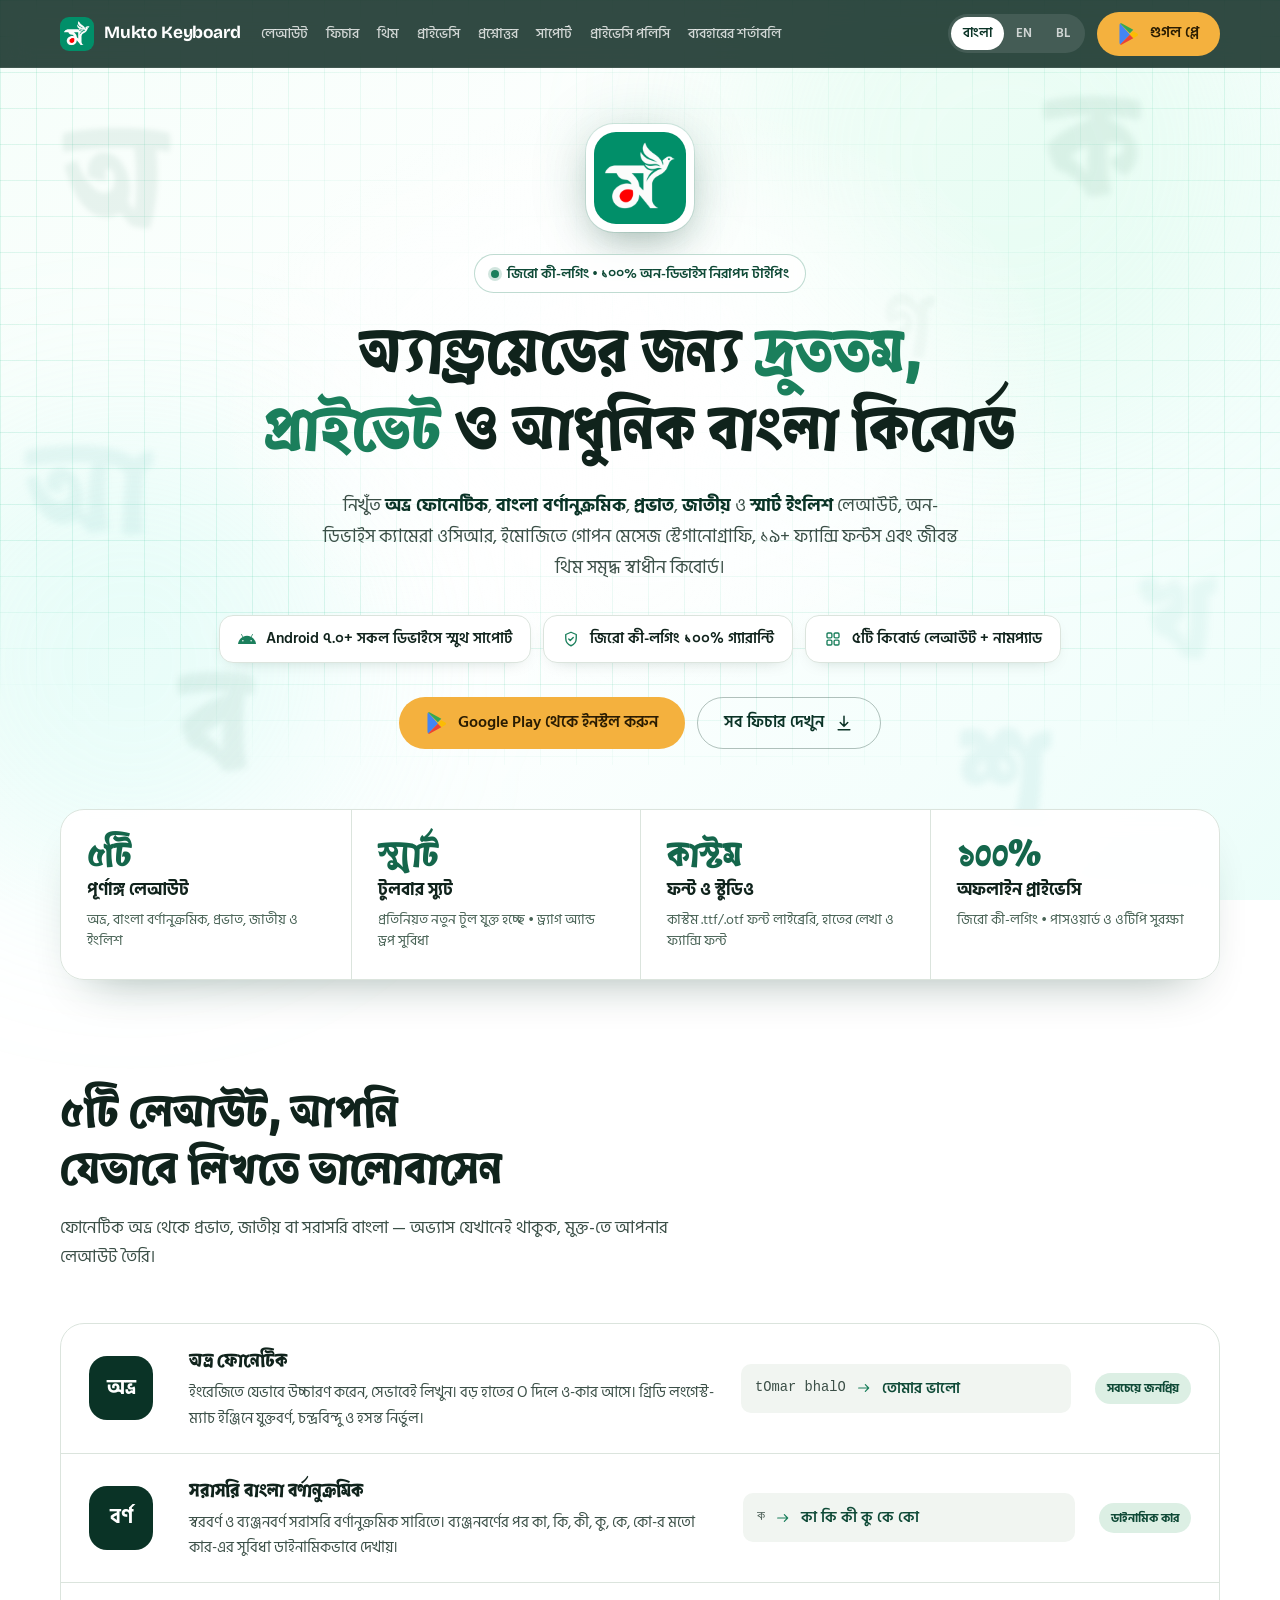
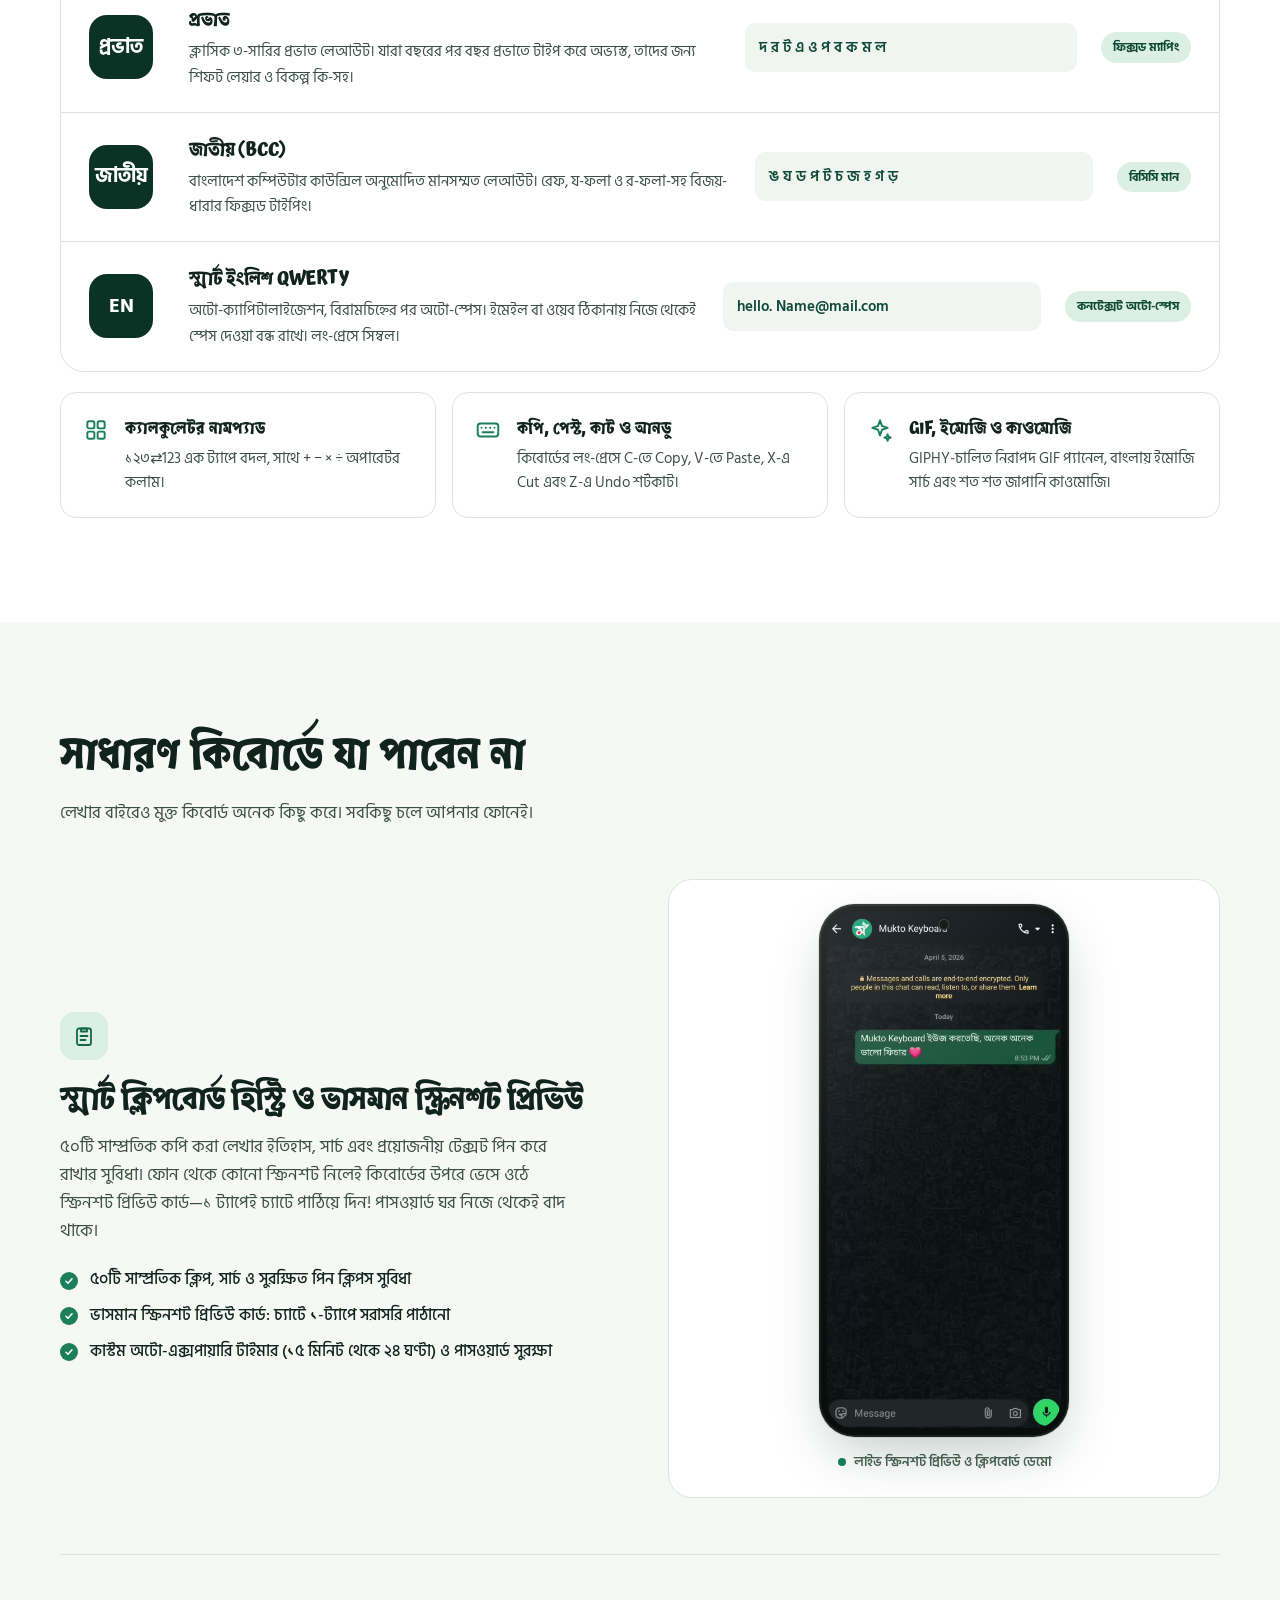
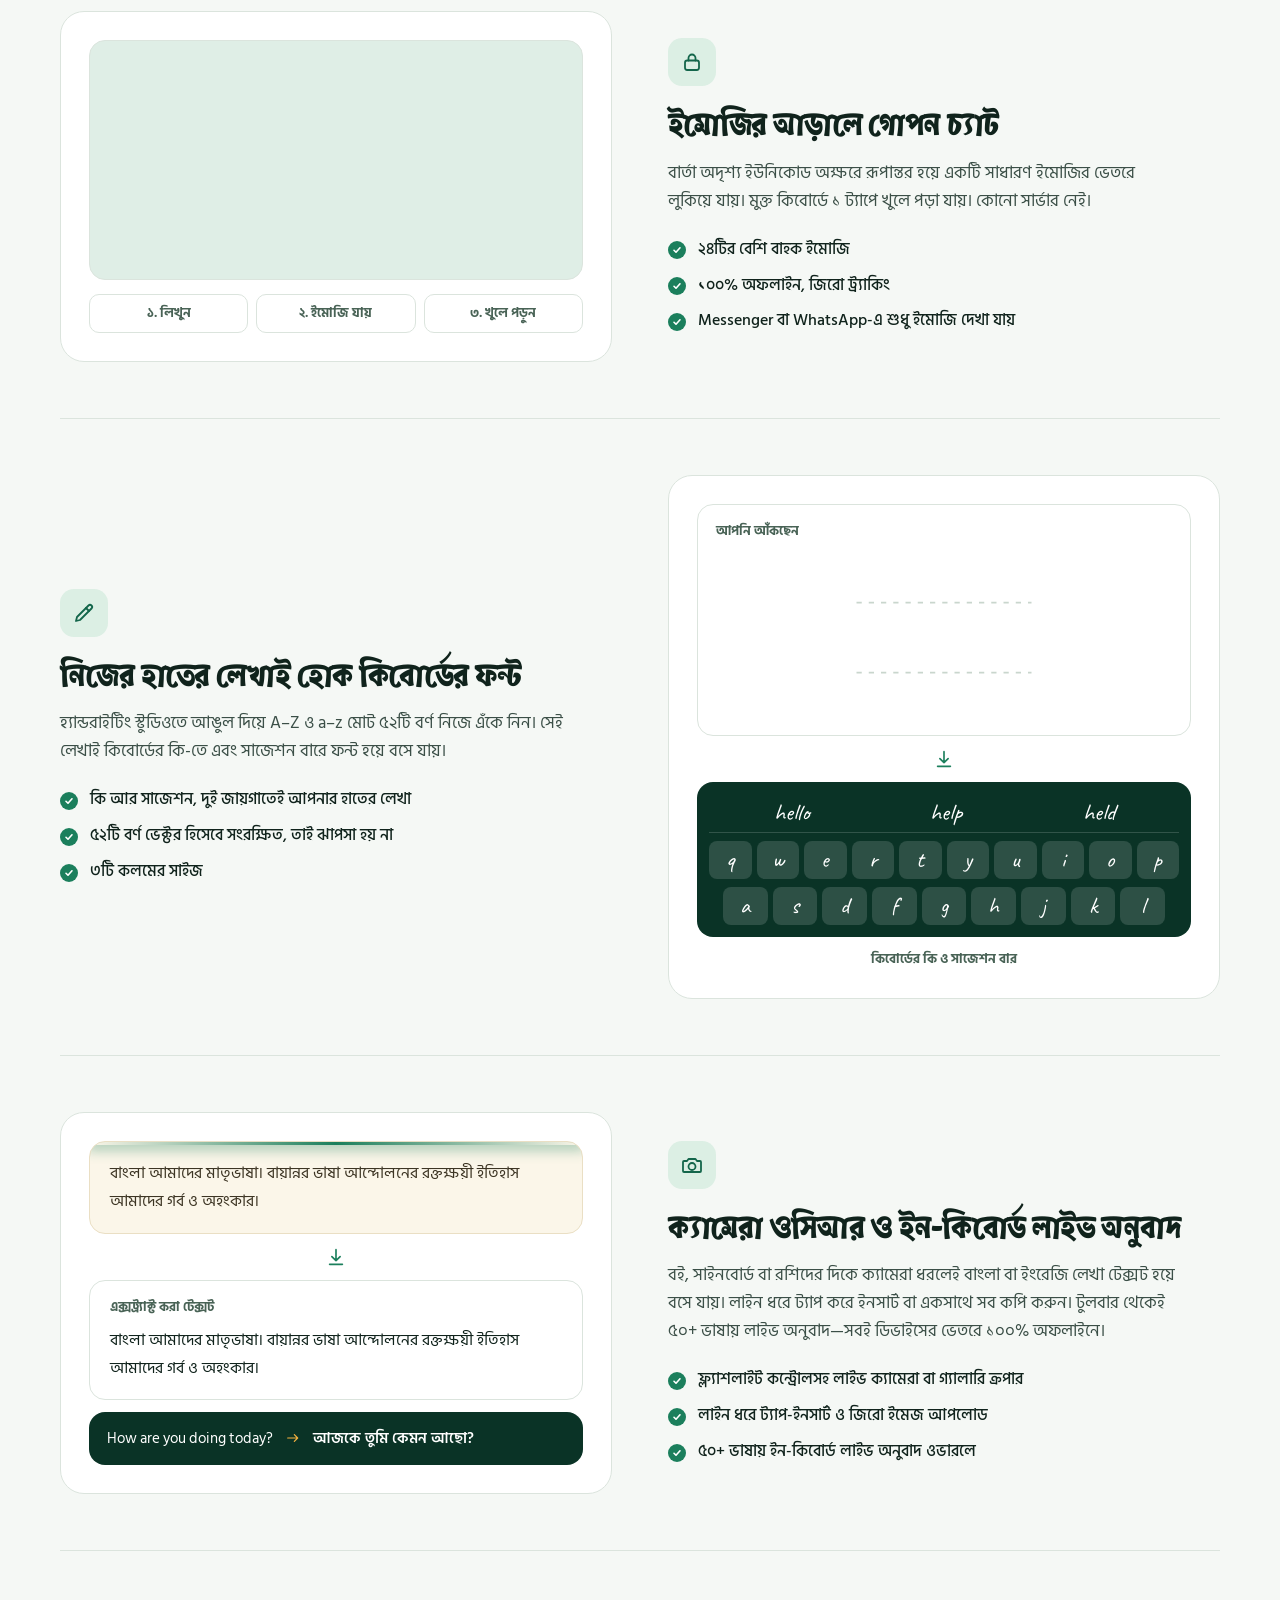
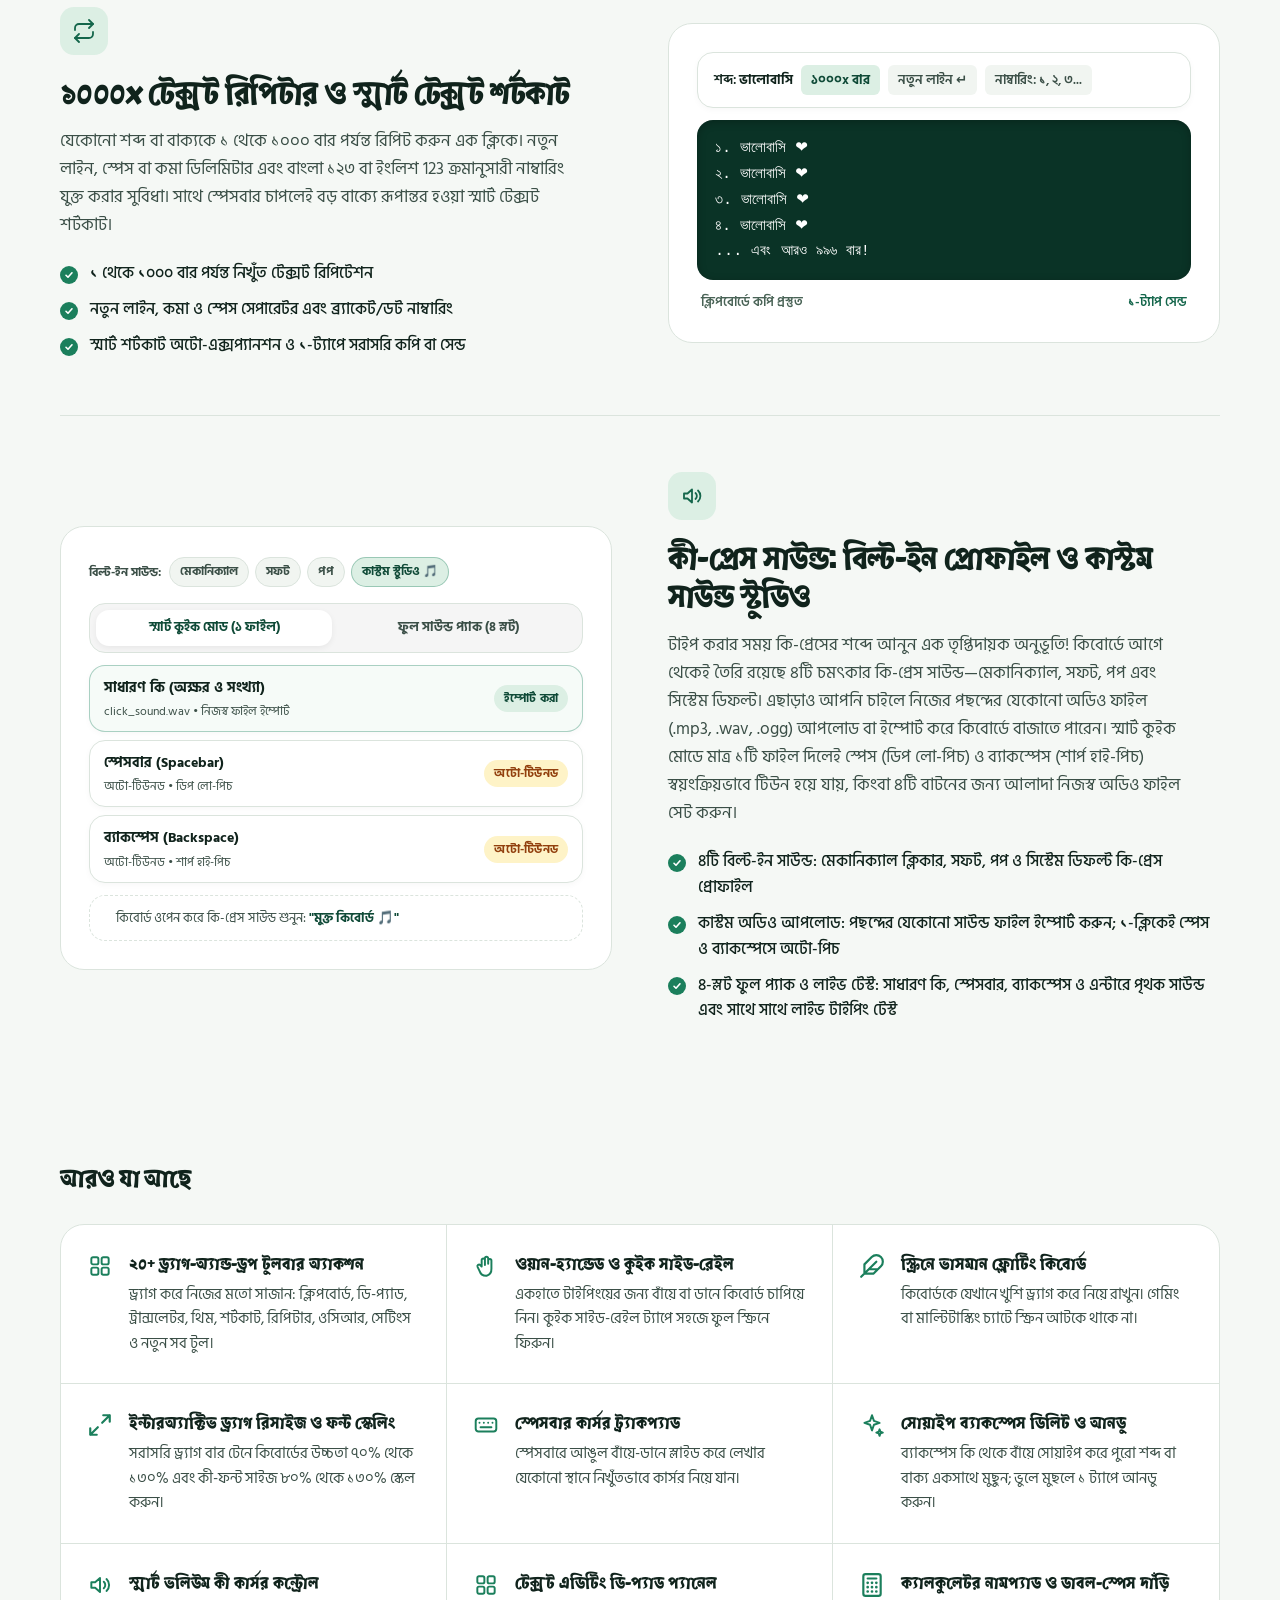
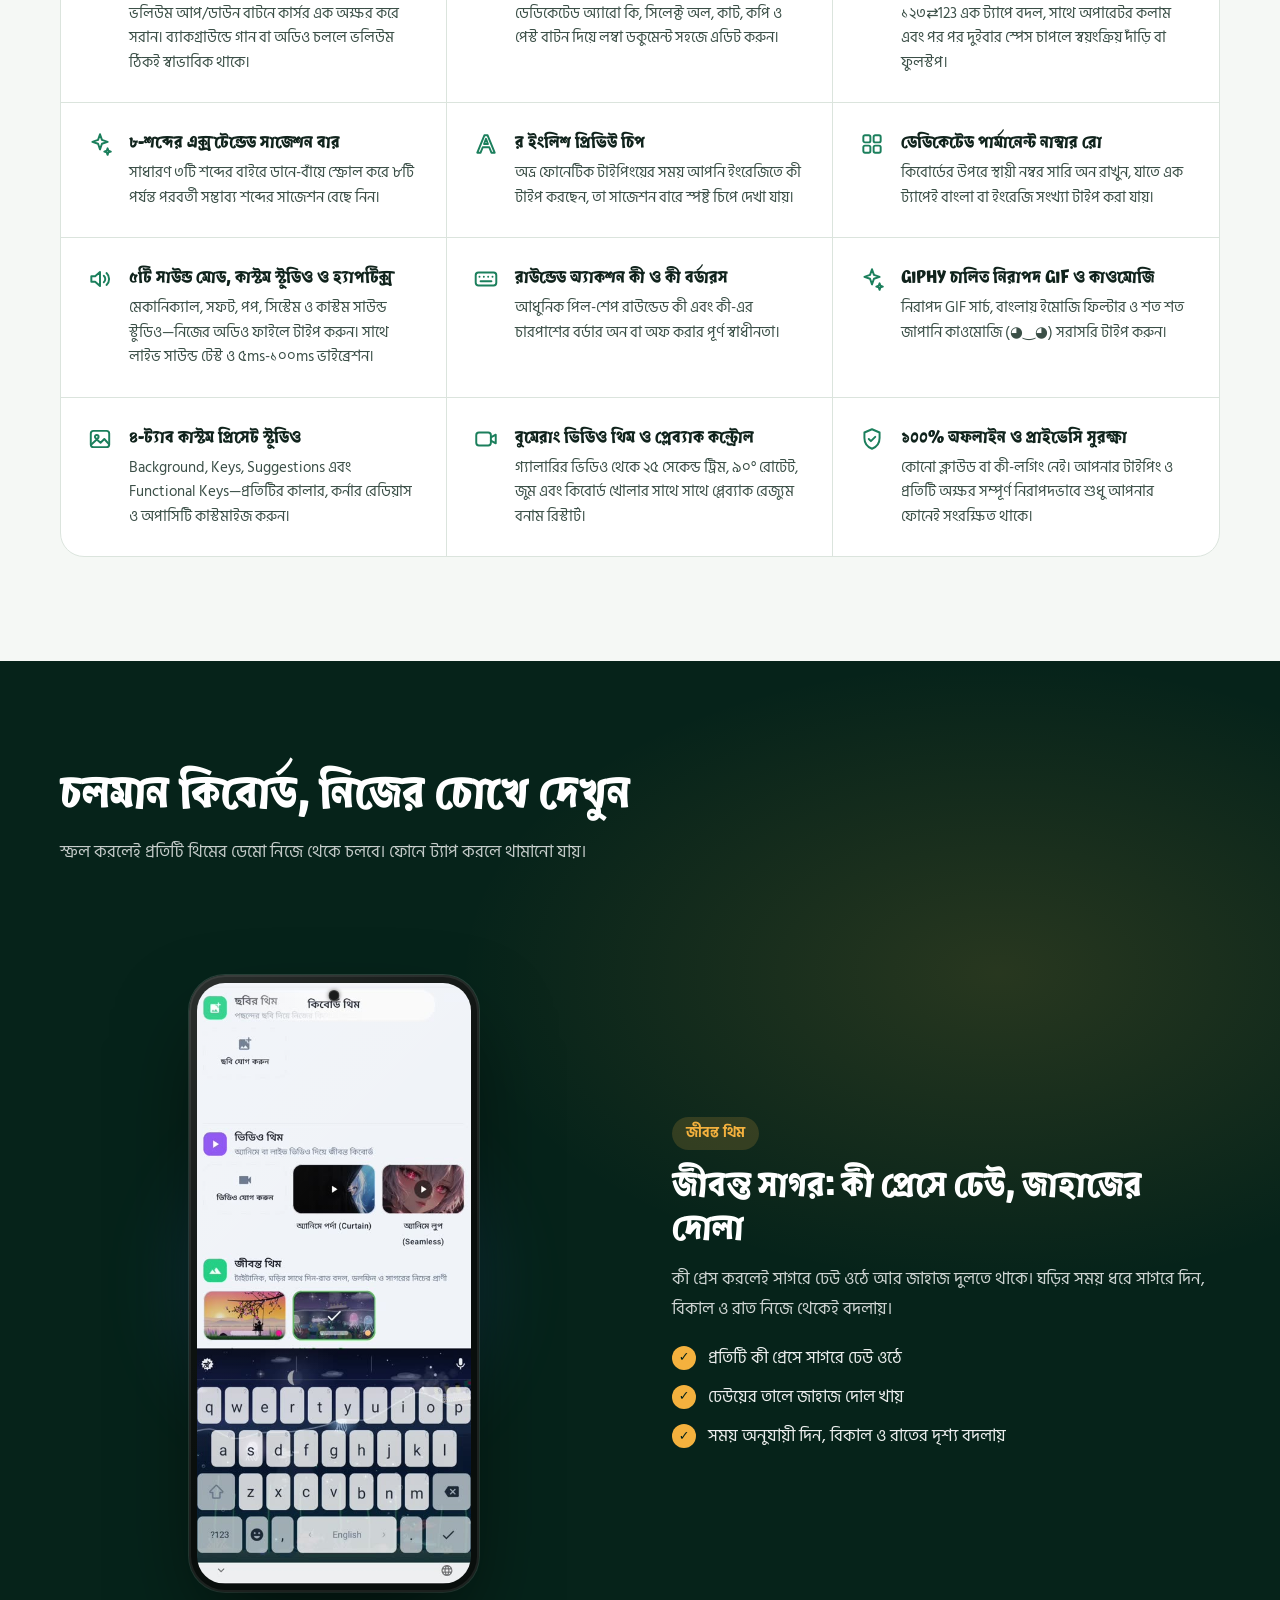
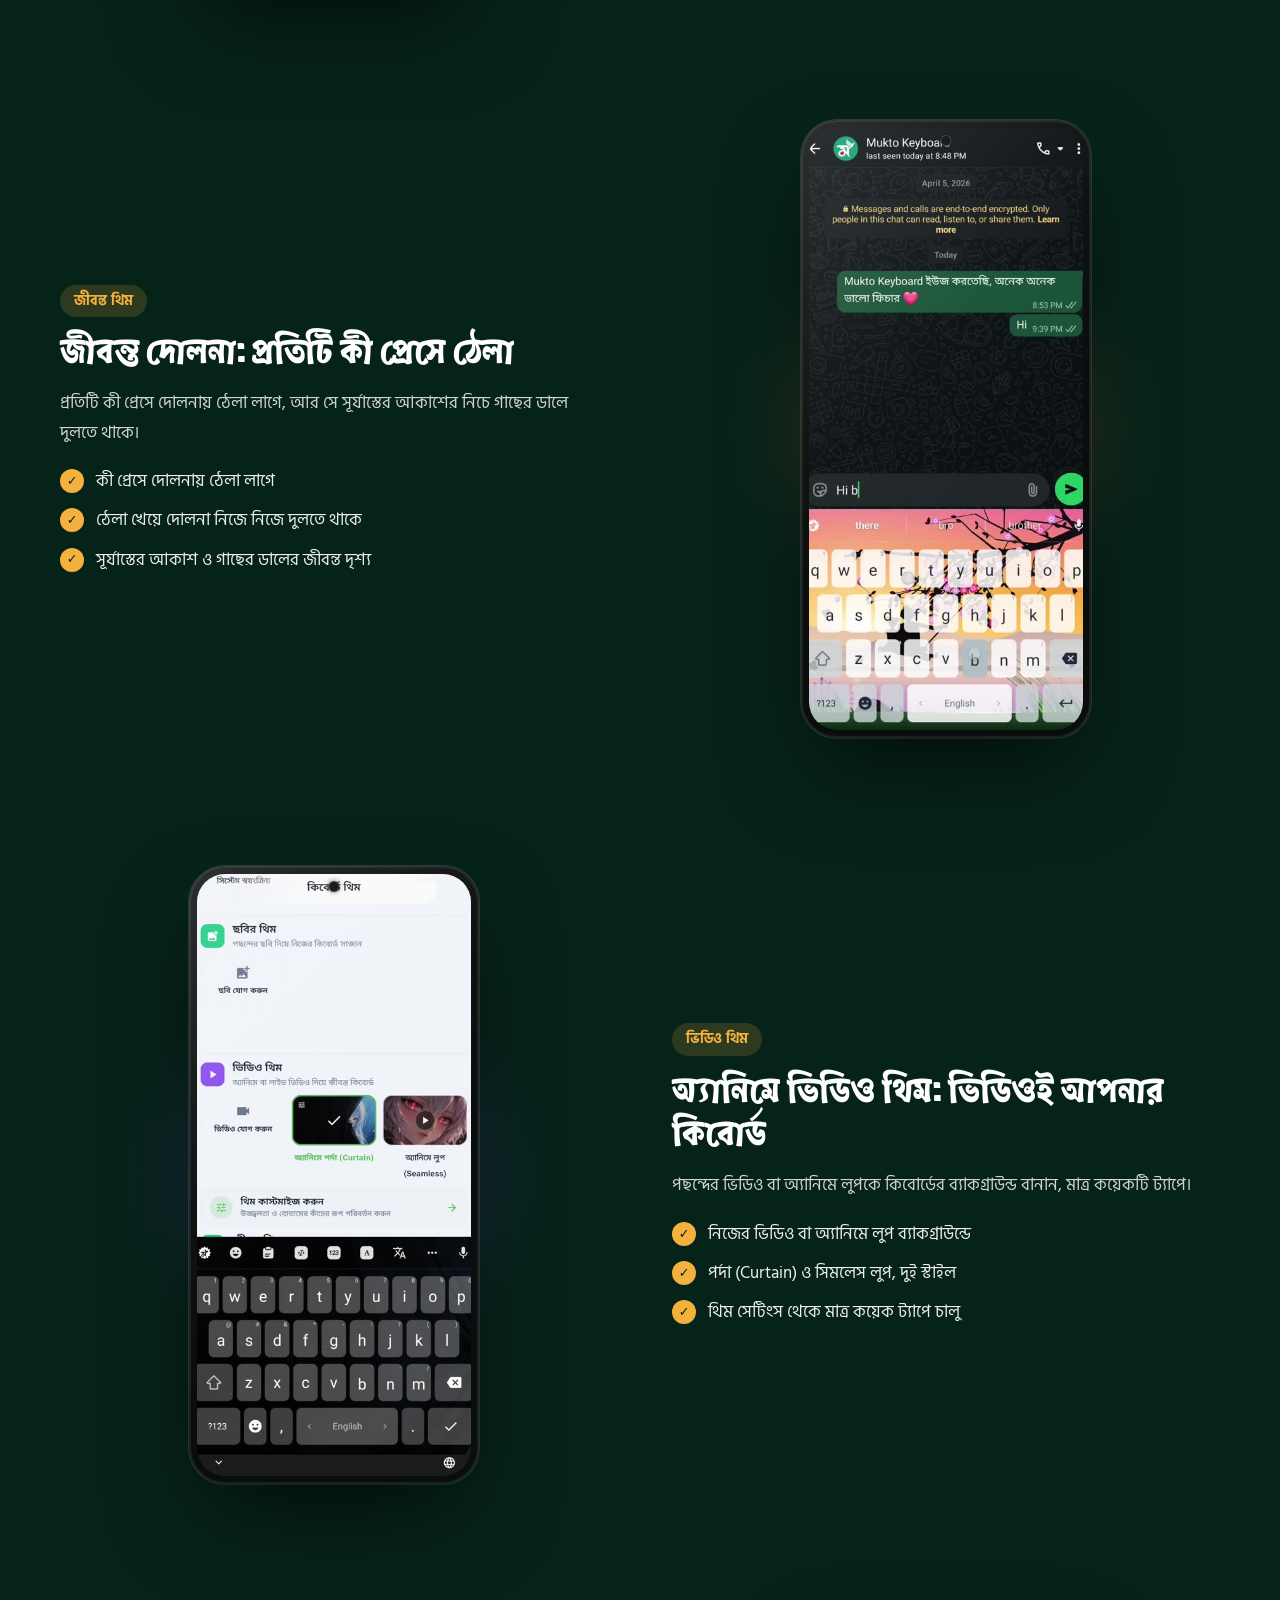
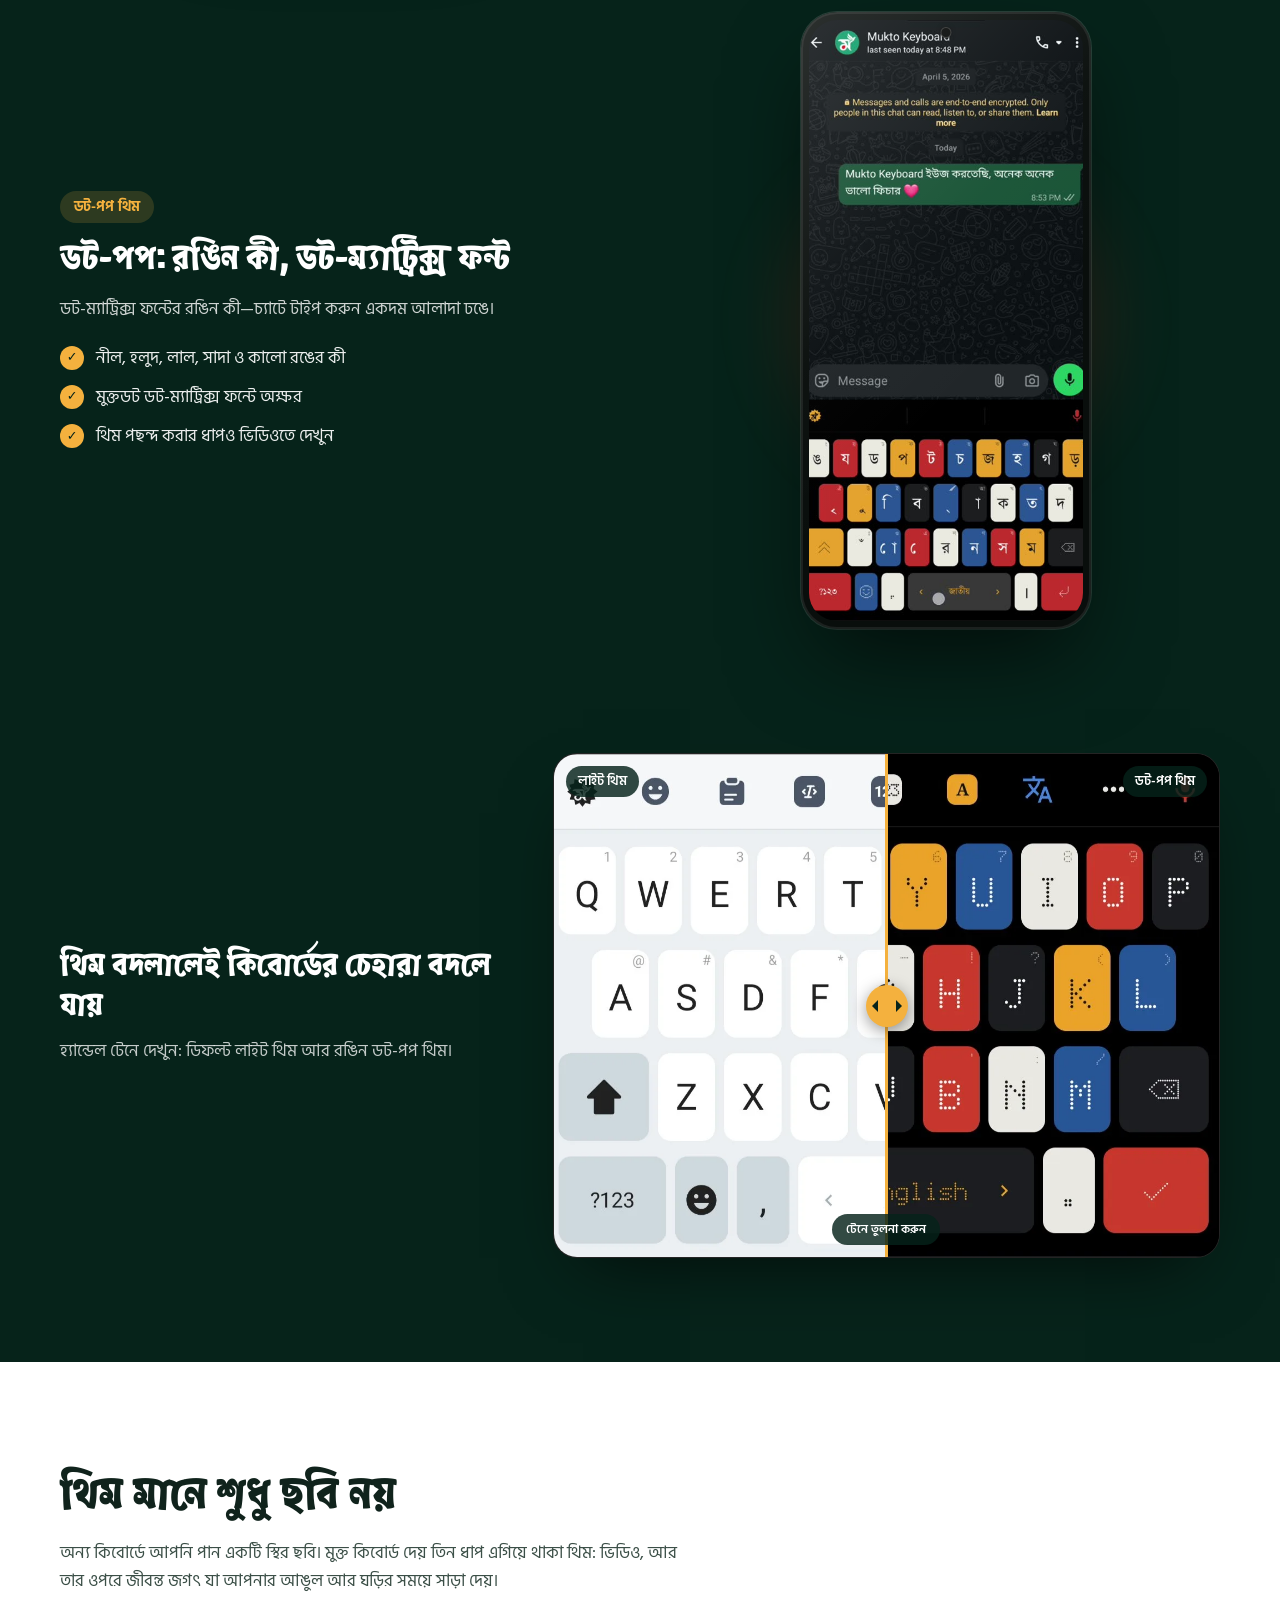
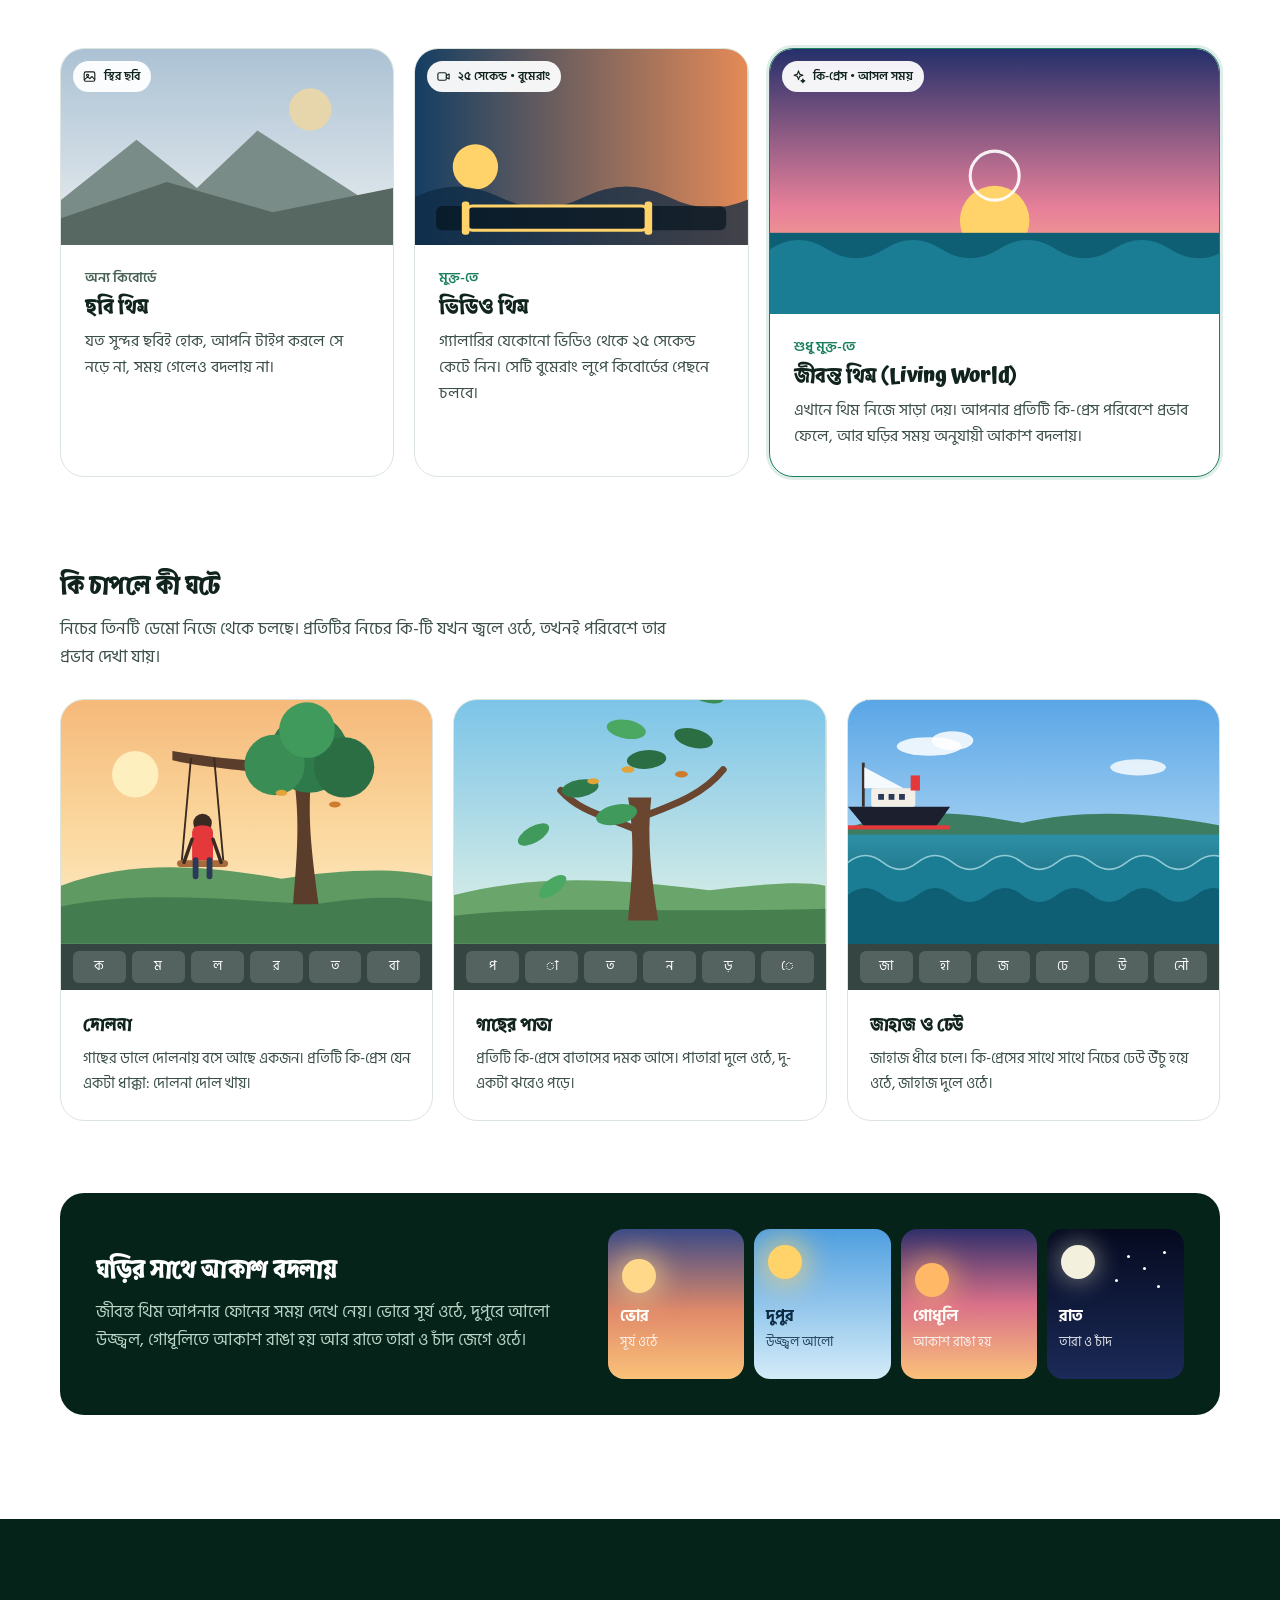
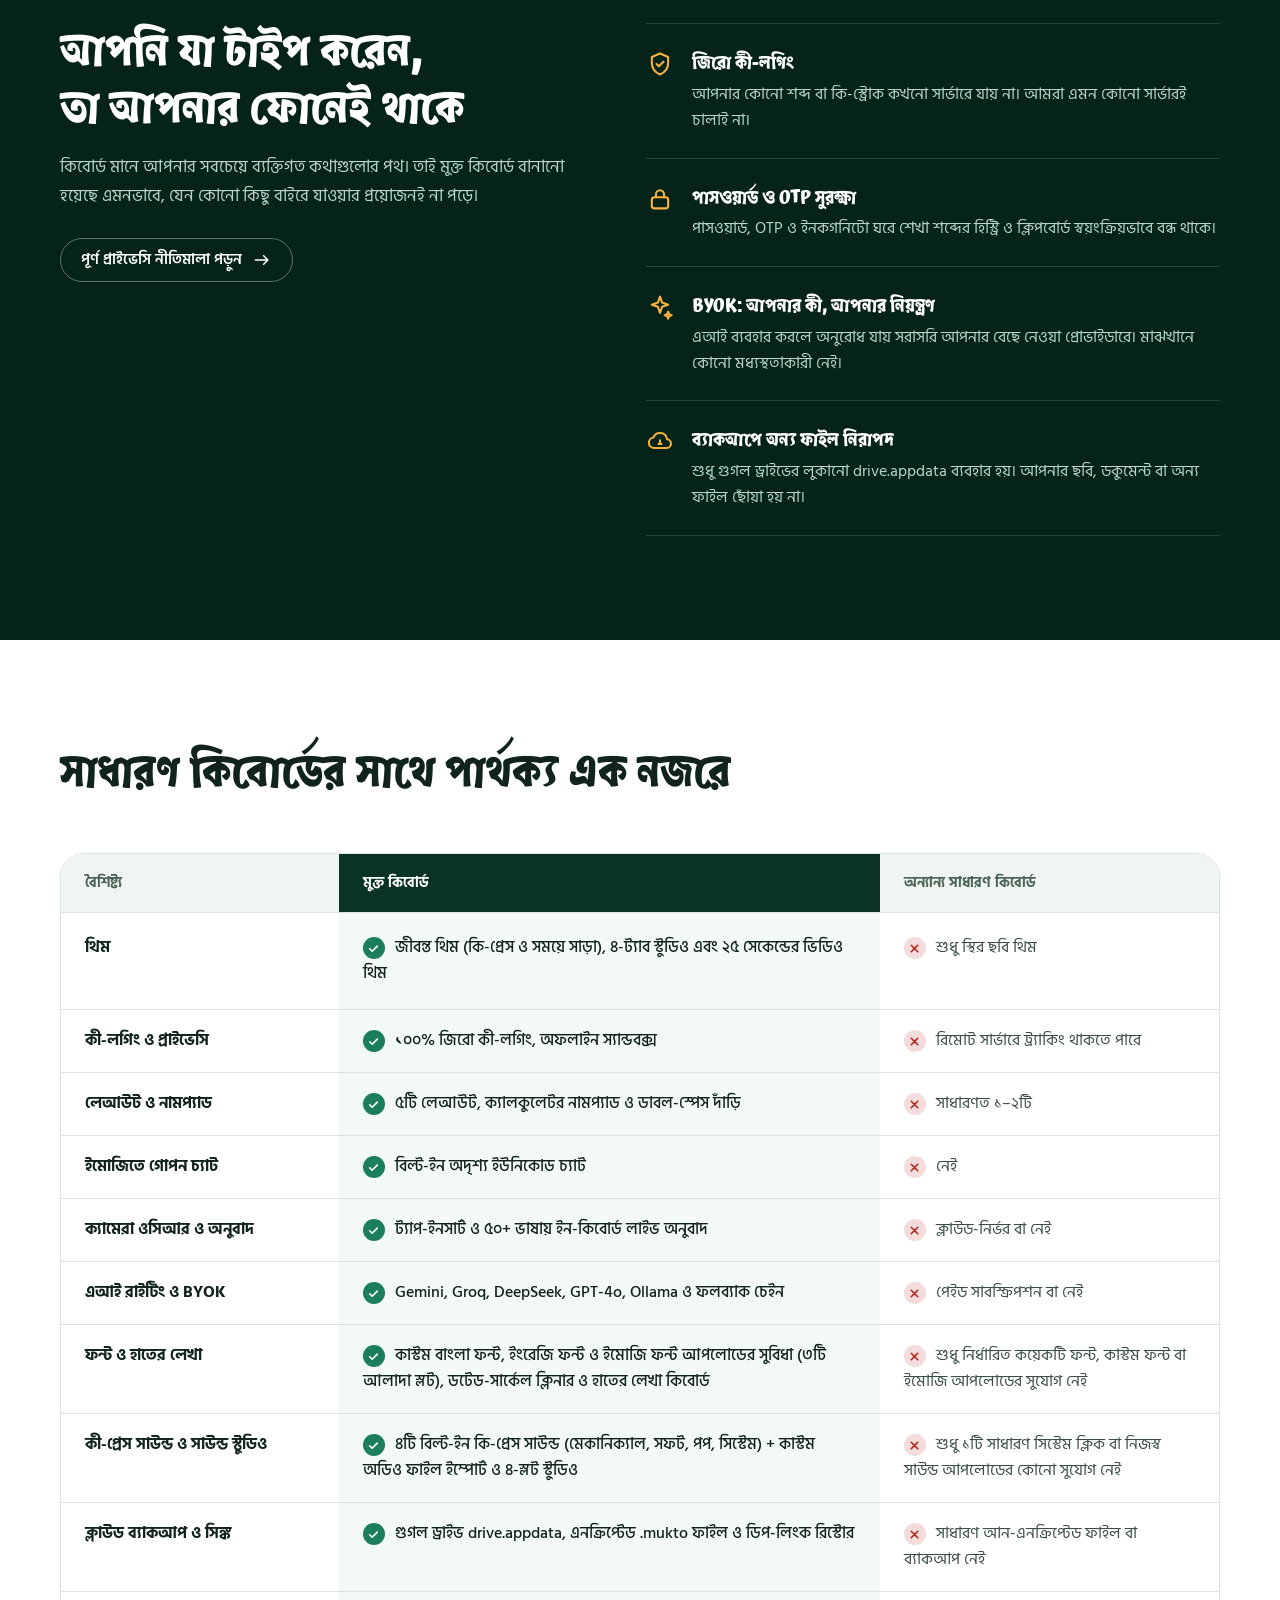
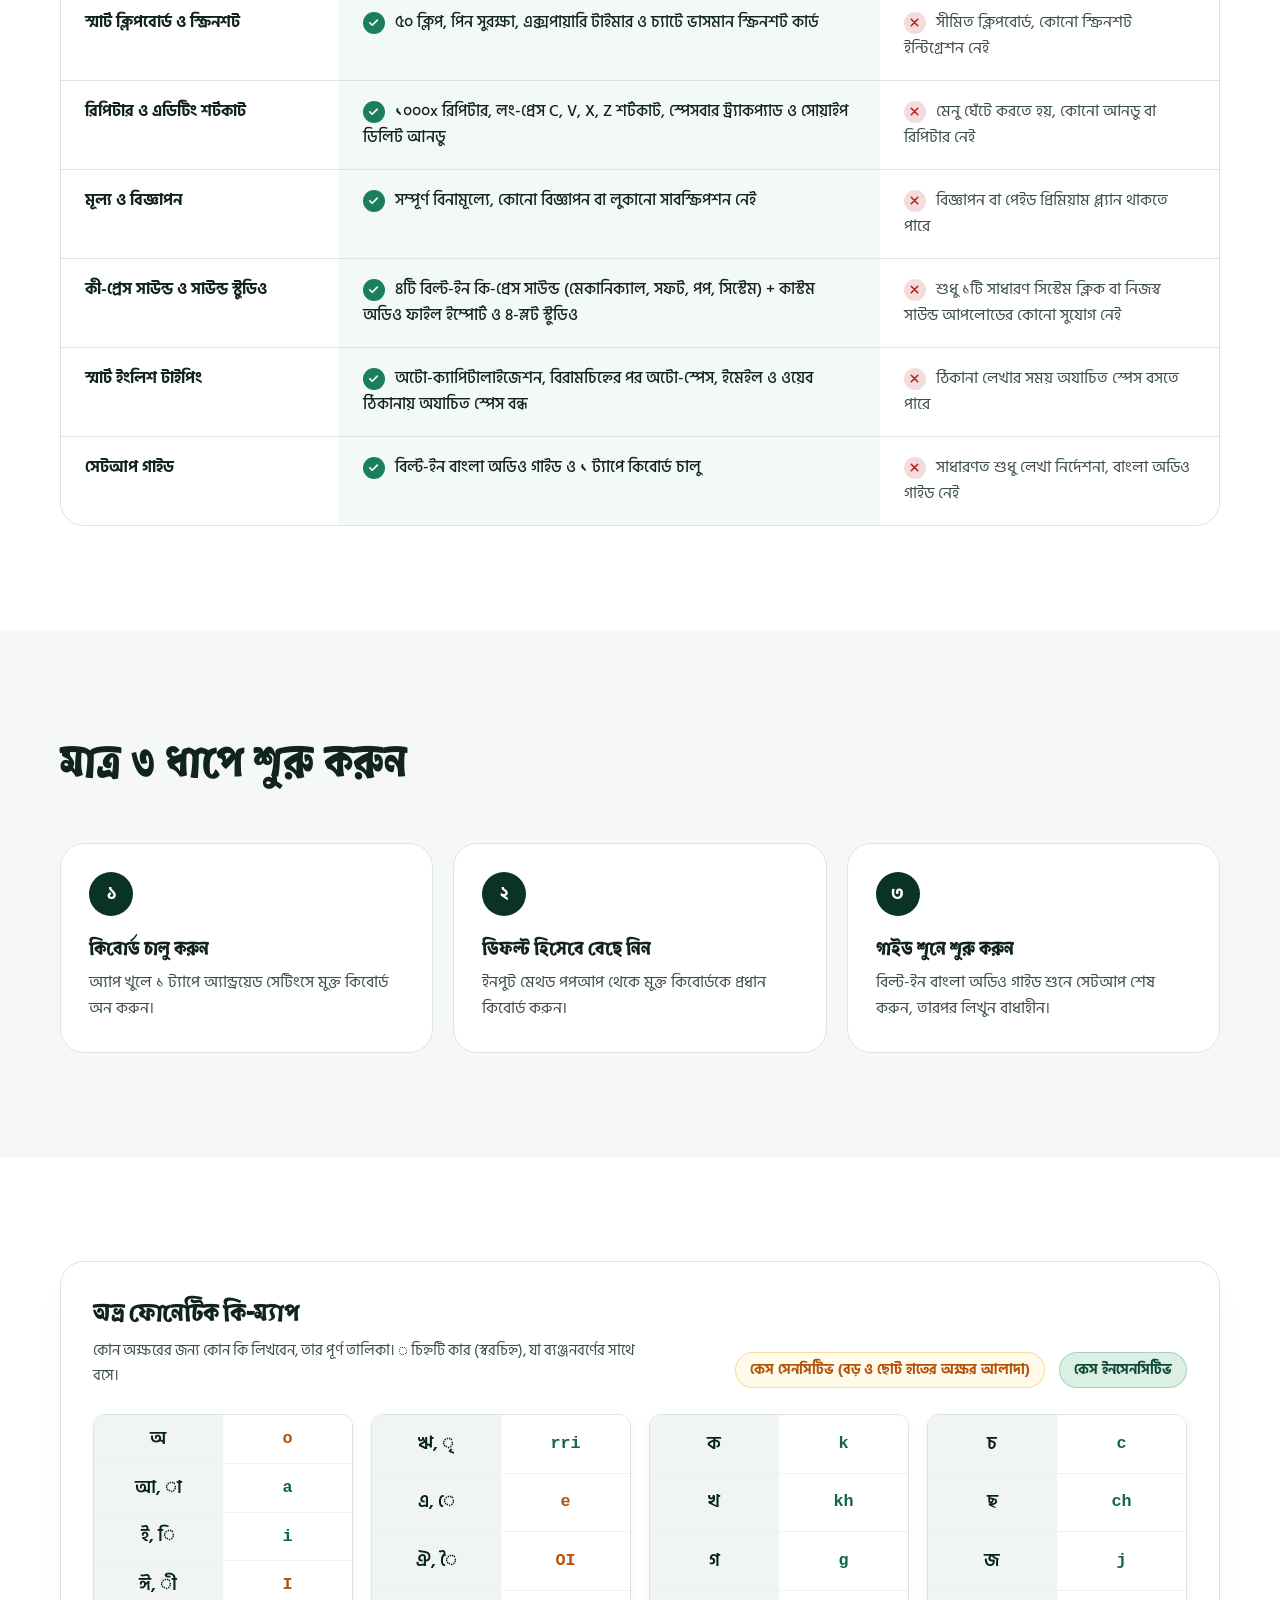
==== index.html @ de5d24ef "fix(mobile): prevent button text overflow on mobile screens" ====
<!DOCTYPE html>
<html lang="bn" data-lang="bn">

<head>
    <meta charset="UTF-8" />
    <meta name="viewport" content="width=device-width, initial-scale=1.0" />
    <title>Mukto Keyboard (মুক্ত কিবোর্ড) — অফিশিয়াল মুক্ত অ্যাপ (Mukto App / Mukto BD)</title>
    <meta name="description"
        content="মুক্ত কিবোর্ড — অ্যান্ড্রয়েডের জন্য অফিশিয়াল মুক্ত অ্যাপ (Mukto App / Mukto BD)। জিরো কী-লগিং, নিখুঁত অভ্র ফোনেটিক, ৫টি লেআউট, অন-ডিভাইস ক্যামেরা ওসিআর ও জীবন্ত থিম সমৃদ্ধ স্বাধীন বাংলা কিবোর্ড।" />
    <meta name="keywords"
        content="Mukto App, মুক্ত অ্যাপ, Mukto BD, মুক্ত বিডি, mukto.bd, Mukto, মুক্ত, Mukto Keyboard, মুক্ত কিবোর্ড, Bangla Keyboard, Avro Keyboard Android, Living World theme, video theme keyboard, Probhat, Jatiya, Offline OCR Keyboard, Zero Keylogging" />
    <meta name="author" content="Md Mobassher Ahmed Sowrov — JS Organization" />
    <meta name="robots" content="index, follow, max-snippet:-1, max-image-preview:large" />
    <meta name="theme-color" content="#0a3326" />
    <link rel="canonical" href="https://mukto.bd/" />

    <meta property="og:type" content="website" />
    <meta property="og:site_name" content="Mukto Keyboard" />
    <meta property="og:locale" content="bn_BD" />
    <meta property="og:locale:alternate" content="en_US" />
    <meta property="og:title" content="Mukto Keyboard (মুক্ত কিবোর্ড) — দ্রুততম ও ১০০% প্রাইভেট বাংলা কিবোর্ড" />
    <meta property="og:description"
        content="নিখুঁত অভ্র ফোনেটিক, ৫টি পূর্ণাঙ্গ লেআউট, অন-ডিভাইস ক্যামেরা ওসিআর, গোপন চ্যাট ও জিরো কী-লগিং — আপনার ফোনেই, ১০০% প্রাইভেট।" />
    <meta property="og:url" content="https://mukto.bd/" />
    <meta property="og:image" content="https://mukto.bd/assets/logo.png" />
    <meta property="og:image:type" content="image/png" />
    <meta property="og:image:width" content="512" />
    <meta property="og:image:height" content="512" />
    <meta property="og:image:alt" content="Mukto Keyboard Logo — মুক্ত কিবোর্ড" />
    <meta name="twitter:card" content="summary_large_image" />
    <meta name="twitter:title" content="Mukto Keyboard (মুক্ত কিবোর্ড)" />
    <meta name="twitter:description"
        content="The fast, smart and 100% private Bengali keyboard for Android: Avro phonetic, 5 layouts, on-device OCR, secret chat and Living World themes." />
    <meta name="twitter:image" content="https://mukto.bd/assets/logo.png" />
    <meta name="twitter:image:alt" content="Mukto Keyboard Logo — মুক্ত কিবোর্ড" />

    <link rel="icon" type="image/png" href="assets/logo.png" />
    <link rel="apple-touch-icon" href="assets/logo.png" />
    <link rel="manifest" href="manifest.json" />
    <link rel="preconnect" href="https://fonts.googleapis.com" />
    <link rel="preconnect" href="https://fonts.gstatic.com" crossorigin />
    <link
        href="https://fonts.googleapis.com/css2?family=Atma:wght@300;400;500;600;700&amp;family=Bricolage+Grotesque:opsz,wght@12..96,400..800&amp;family=Hind+Siliguri:wght@400;500;600;700&amp;family=Caveat:wght@600&amp;display=swap"
        rel="stylesheet" />
    <link rel="stylesheet" href="style.css?v=20261107v4" />

    <script type="application/json" id="page-meta">
    {
      "bn": { "title": "Mukto Keyboard (মুক্ত কিবোর্ড) — অফিশিয়াল মুক্ত অ্যাপ (Mukto App / Mukto BD)",
              "description": "মুক্ত কিবোর্ড — অ্যান্ড্রয়েডের জন্য অফিশিয়াল মুক্ত অ্যাপ (Mukto App / Mukto BD)। জিরো কী-লগিং, নিখুঁত অভ্র ফোনেটিক, ৫টি লেআউট, অন-ডিভাইস ক্যামেরা ওসিআর ও জীবন্ত থিম সমৃদ্ধ স্বাধীন বাংলা কিবোর্ড।" },
      "en": { "title": "Mukto Keyboard (Mukto App) — Fast, Smart & 100% Private Bengali Keyboard | mukto.bd",
              "description": "Official Mukto App (Mukto BD / mukto.bd) for Android: authentic Avro phonetic, 5 full layouts, on-device Camera OCR, secret chat, 19+ fancy fonts and Living World themes. Zero keylogging." },
      "bl": { "title": "Mukto Keyboard (Mukto App / Mukto BD) — Fast, Smart o 100% Private Bangla Keyboard",
              "description": "Android-er jonno official Mukto App (Mukto BD / mukto.bd): nikhut Avro phonetic, 5-ti layout, on-device Camera OCR, gopon chat, 19+ fancy font ebong Living World theme. Zero keylogging." }
    }
    </script>

    <script type="application/ld+json">
    {
  "@context": "https://schema.org",
  "@graph": [
    {
      "@type": "SoftwareApplication",
      "name": "Mukto Keyboard",
      "alternateName": ["Mukto App", "মুক্ত অ্যাপ", "Mukto BD", "মুক্ত বিডি", "Mukto", "মুক্ত", "মুক্ত কিবোর্ড"],
      "applicationCategory": "UtilitiesApplication",
      "operatingSystem": "Android",
      "offers": {
        "@type": "Offer",
        "price": "0",
        "priceCurrency": "BDT"
      },
      "url": "https://mukto.bd/",
      "image": "https://mukto.bd/assets/logo.png",
      "description": "Private Bengali and English Android keyboard with Living World themes that react to key presses and the time of day, video themes, Avro phonetic engine, on-device OCR, BYOK AI writer and secret chat.",
      "author": {
        "@type": "Person",
        "name": "Md Mobassher Ahmed Sowrov"
      },
      "publisher": {
        "@type": "Organization",
        "name": "JS Organization",
        "email": "jsorganization.official@gmail.com",
        "sameAs": ["https://www.facebook.com/profile.php?id=61596055357784", "https://www.facebook.com/groups/1678428126970058", "https://t.me/JSOrganization", "https://youtube.com/channel/UCpMq9ITrRfIGK2dxVv5R_kw"],
        "contactPoint": {
          "@type": "ContactPoint",
          "contactType": "customer support",
          "email": "jsorganization.official@gmail.com",
          "url": "https://t.me/MuktoKeyboard",
          "availableLanguage": ["bn", "en"]
        }
      }
    },
    {
      "@type": "WebSite",
      "name": "Mukto BD",
      "alternateName": ["Mukto", "Mukto App", "মুক্ত", "মুক্ত অ্যাপ", "মুক্ত বিডি", "Mukto Keyboard", "মুক্ত কিবোর্ড"],
      "url": "https://mukto.bd/"
    },
    {
      "@type": "FAQPage",
      "mainEntity": [
        {
          "@type": "Question",
          "name": "অভ্র ফোনেটিক মোডে ও/ো-কার কীভাবে টাইপ করব?",
          "acceptedAnswer": {
            "@type": "Answer",
            "text": "বড় হাতের O চাপলে ও/ো-কার পাওয়া যায়। যেমন: tOmar লিখলে 'তোমার', sOnar লিখলে 'সোনার', bhalO লিখলে 'ভালো'।"
          }
        },
        {
          "@type": "Question",
          "name": "মুক্ত কিবোর্ড কি ব্যবহারকারীর ব্যক্তিগত টাইপিং বা পাসওয়ার্ড ট্র্যাক করে?",
          "acceptedAnswer": {
            "@type": "Answer",
            "text": "না, মুক্ত কিবোর্ড জিরো কী-লগিং নীতিতে চলে। পাসওয়ার্ড, ওটিপি ও ক্রেডিট কার্ডের ঘরে শেখা শব্দের হিস্ট্রি স্বয়ংক্রিয়ভাবে বন্ধ থাকে এবং কোনো কি-স্ট্রোক সার্ভারে যায় না।"
          }
        },
        {
          "@type": "Question",
          "name": "ক্যামেরা ওসিআর (OCR) কি ইন্টারনেট ছাড়া অফলাইনে চলে?",
          "acceptedAnswer": {
            "@type": "Answer",
            "text": "হ্যাঁ, ক্যামেরা ওসিআর ও ইন-কিবোর্ড অনুবাদক সম্পূর্ণ অন-ডিভাইসে চলে। ছবি বা টেক্সট আপলোড হয় না।"
          }
        },
        {
          "@type": "Question",
          "name": "জীবন্ত থিম (Living World) কী, আর ভিডিও থিম থেকে আলাদা কোথায়?",
          "acceptedAnswer": {
            "@type": "Answer",
            "text": "ভিডিও থিম আপনার বেছে নেওয়া একটি ক্লিপ ঘুরিয়ে চালায়। জীবন্ত থিম সাড়া দেয়: কি-প্রেসে দোলনা দোলে, পাতা নড়ে, জাহাজের নিচে ঢেউ ওঠে, আর ঘড়ির সময় অনুযায়ী দিন-রাত বদলায়।"
          }
        }
      ]
    }
  ]
}
    </script>
</head>

<body class="lang-bn">

    <div class="bg-grid-pattern" aria-hidden="true"></div>

    <div class="glyphs-layer" aria-hidden="true">
        <span class="glyph glyph-1 float-glyph-1">অ</span>
        <span class="glyph glyph-2 float-glyph-2">আ</span>
        <span class="glyph glyph-3 float-glyph-3">ক</span>
        <span class="glyph glyph-4 float-glyph-1">খ</span>
        <span class="glyph glyph-5 float-glyph-4">গ</span>
        <span class="glyph glyph-6 float-glyph-2">ব</span>
        <span class="glyph glyph-7 float-glyph-3">শ</span>
    </div>

    <div class="ambient-glow-1" aria-hidden="true"></div>
    <div class="ambient-glow-2" aria-hidden="true"></div>

    <svg width="0" height="0" style="position:absolute" aria-hidden="true" focusable="false">
        <defs>
            <symbol id="i-shield" viewBox="0 0 24 24">
                <path d="M12 3l7 3v5c0 4.6-3 8.4-7 10-4-1.6-7-5.4-7-10V6l7-3z" />
                <path d="M9 12l2 2 4-4" />
            </symbol>
            <symbol id="i-keyboard" viewBox="0 0 24 24">
                <rect x="2.5" y="6" width="19" height="12" rx="2.5" />
                <path d="M6 10h.01M10 10h.01M14 10h.01M18 10h.01M7 14h10" />
            </symbol>
            <symbol id="i-camera" viewBox="0 0 24 24">
                <path d="M4 8h3l1.5-2h7L17 8h3a1 1 0 011 1v9a1 1 0 01-1 1H4a1 1 0 01-1-1V9a1 1 0 011-1z" />
                <circle cx="12" cy="13.5" r="3.5" />
            </symbol>
            <symbol id="i-spark" viewBox="0 0 24 24">
                <path d="M12 3l1.8 5.2L19 10l-5.2 1.8L12 17l-1.8-5.2L5 10l5.2-1.8L12 3z" />
                <path d="M19 16l.8 2.2L22 19l-2.2.8L19 22l-.8-2.2L16 19l2.2-.8L19 16z" />
            </symbol>
            <symbol id="i-pen" viewBox="0 0 24 24">
                <path d="M4 20l1-4L16.5 4.5a2.1 2.1 0 013 3L8 19l-4 1z" />
                <path d="M14 7l3 3" />
            </symbol>
            <symbol id="i-grid" viewBox="0 0 24 24">
                <rect x="4" y="4" width="6.5" height="6.5" rx="1.5" />
                <rect x="13.5" y="4" width="6.5" height="6.5" rx="1.5" />
                <rect x="4" y="13.5" width="6.5" height="6.5" rx="1.5" />
                <rect x="13.5" y="13.5" width="6.5" height="6.5" rx="1.5" />
            </symbol>
            <symbol id="i-clip" viewBox="0 0 24 24">
                <rect x="5" y="4.5" width="14" height="16.5" rx="2" />
                <path d="M9 4.5h6v3H9z" />
                <path d="M8.5 12h7M8.5 16h5" />
            </symbol>
            <symbol id="i-cloud" viewBox="0 0 24 24">
                <path d="M7 18a4.5 4.5 0 01-.6-8.96A6 6 0 0118 10.5 3.75 3.75 0 0117.25 18H7z" />
                <path d="M12 11.5v3M10.8 14.5h2.4" />
            </symbol>
            <symbol id="i-hand" viewBox="0 0 24 24">
                <path
                    d="M8 12V6.5a1.5 1.5 0 013 0V11m0-1.5V5a1.5 1.5 0 013 0v5m0-3a1.5 1.5 0 013 0v7.5A6.5 6.5 0 0112.5 21 6.5 6.5 0 016 16.5L4.2 12.8a1.5 1.5 0 012.4-1.7L8 12.5" />
            </symbol>
            <symbol id="i-brain" viewBox="0 0 24 24">
                <path
                    d="M9 4a3 3 0 00-3 3 3 3 0 00-2 2.8A3 3 0 005 15a3 3 0 004 3 3 3 0 006 0 3 3 0 004-3 3 3 0 001-5.2A3 3 0 0018 7a3 3 0 00-3-3 3 3 0 00-3 1.5A3 3 0 009 4z" />
                <path d="M12 5.5V19" />
            </symbol>
            <symbol id="i-wave" viewBox="0 0 24 24">
                <path
                    d="M3 9c2.2-2.4 4.4-2.4 6.5 0s4.3 2.4 6.5 0 3-1.6 5-.2M3 15c2.2-2.4 4.4-2.4 6.5 0s4.3 2.4 6.5 0 3-1.6 5-.2" />
            </symbol>
            <symbol id="i-image" viewBox="0 0 24 24">
                <rect x="3.5" y="4.5" width="17" height="15" rx="2.5" />
                <circle cx="9" cy="10" r="1.7" />
                <path d="M4 17l5-4.5 3.5 3L16 12l4 4.5" />
            </symbol>
            <symbol id="i-video" viewBox="0 0 24 24">
                <rect x="3" y="6" width="13.5" height="12" rx="2.5" />
                <path d="M16.5 10.5L21 8v8l-4.5-2.5" />
            </symbol>
            <symbol id="i-sound" viewBox="0 0 24 24">
                <path d="M4 9.5v5h3.5L12 18.5v-13L7.5 9.5H4z" />
                <path d="M15.5 9a4 4 0 010 6M18 6.5a7.5 7.5 0 010 11" />
            </symbol>
            <symbol id="i-lock" viewBox="0 0 24 24">
                <rect x="5" y="10.5" width="14" height="9.5" rx="2.2" />
                <path d="M8.5 10.5V8a3.5 3.5 0 017 0v2.5" />
            </symbol>
            <symbol id="i-play" viewBox="0 0 24 24">
                <path d="M6 4.5l13 7.5-13 7.5v-15z" fill="currentColor" stroke="none" />
            </symbol>
            <symbol id="i-down" viewBox="0 0 24 24">
                <path d="M12 4v12m0 0l-4.5-4.5M12 16l4.5-4.5M5 20h14" />
            </symbol>
            <symbol id="i-chev" viewBox="0 0 24 24">
                <path d="M6 9l6 6 6-6" />
            </symbol>
            <symbol id="i-check" viewBox="0 0 24 24">
                <path d="M5 12.5l4.5 4.5L19 7.5" />
            </symbol>
            <symbol id="i-x" viewBox="0 0 24 24">
                <path d="M6 6l12 12M18 6L6 18" />
            </symbol>
            <symbol id="i-menu" viewBox="0 0 24 24">
                <path d="M4 7h16M4 12h16M4 17h16" />
            </symbol>
            <symbol id="i-arrow" viewBox="0 0 24 24">
                <path d="M4 12h15m0 0l-5-5m5 5l-5 5" />
            </symbol>
            <symbol id="i-mic" viewBox="0 0 24 24">
                <rect x="9" y="3" width="6" height="11" rx="3" />
                <path d="M5.5 11.5a6.5 6.5 0 0013 0M12 18v3" />
            </symbol>
            <symbol id="i-sun" viewBox="0 0 24 24">
                <circle cx="12" cy="12" r="4" />
                <path
                    d="M12 3v2.2M12 18.8V21M3 12h2.2M18.8 12H21M5.6 5.6l1.6 1.6M16.8 16.8l1.6 1.6M18.4 5.6l-1.6 1.6M7.2 16.8l-1.6 1.6" />
            </symbol>
            <symbol id="i-moon" viewBox="0 0 24 24">
                <path d="M20 14.5A8 8 0 019.5 4a8 8 0 1010.5 10.5z" />
            </symbol>
            <symbol id="i-fb" viewBox="0 0 24 24">
                <path d="M18 2h-3a5 5 0 00-5 5v3H7v4h3v8h4v-8h3l1-4h-4V7a1 1 0 011-1h3z" />
            </symbol>
            <symbol id="i-tg" viewBox="0 0 24 24">
                <path d="M22 2L11 13M22 2l-7 20-4-9-9-4 20-7z" />
            </symbol>
            <symbol id="i-bell" viewBox="0 0 24 24">
                <path d="M18 8A6 6 0 006 8c0 7-3 9-3 9h18s-3-2-3-9M13.73 21a2 2 0 01-3.46 0" />
            </symbol>
            <symbol id="i-yt" viewBox="0 0 24 24">
                <rect x="2" y="5" width="20" height="14" rx="4" />
                <path d="M10 9l5 3-5 3z" />
            </symbol>
            <symbol id="i-mail" viewBox="0 0 24 24">
                <rect x="3" y="5" width="18" height="14" rx="2" />
                <path d="M3 7l9 6 9-6" />
            </symbol>
            <symbol id="i-users" viewBox="0 0 24 24">
                <path d="M17 21v-2a4 4 0 00-4-4H5a4 4 0 00-4 4v2" />
                <circle cx="9" cy="7" r="4" />
                <path d="M23 21v-2a4 4 0 00-3-3.87M16 3.13a4 4 0 010 7.75" />
            </symbol>
            <symbol id="i-android" viewBox="0 0 24 24">
                <path fill="currentColor" stroke="none"
                    d="M17.5 15.3a1 1 0 110-2 1 1 0 010 2m-11 0a1 1 0 110-2 1 1 0 010 2m11.4-6l2-3.46a.42.42 0 00-.72-.42l-2.03 3.5a12.4 12.4 0 00-10.3 0L4.82 5.43a.42.42 0 00-.72.42l2 3.46C2.69 11.19.34 14.66 0 18.76h24c-.34-4.1-2.69-7.57-6.1-9.45" />
            </symbol>
            <symbol id="i-play-store" viewBox="0 0 512 512">
                <path fill="#4285F4"
                    d="M48.7 13.9c-9.2 9.9-14.5 24.7-14.5 42.5v399.2c0 17.8 5.3 32.6 14.5 42.5l2.4 2.3L275.6 275.9v-5.8L51.1 11.6l-2.4 2.3z" />
                <path fill="#FBBC04"
                    d="M353.4 353.8l-77.8-77.9v-5.8l77.8-77.9 1.8 1 92.1 52.3c26.3 14.9 26.3 39.4 0 54.4l-92.1 52.3-1.8 1.6z" />
                <path fill="#EA4335" d="M355.2 352.2L275.6 273 51.1 497.5c8.7 9.2 23 10.3 39.1 1.2l265-146.5" />
                <path fill="#34A853" d="M355.2 159.8L90.2 13.3c-16.1-9.1-30.4-8-39.1 1.2L275.6 239l79.6-79.2z" />
            </symbol>
            <symbol id="i-repeat" viewBox="0 0 24 24">
                <path d="M17 1l4 4-4 4" />
                <path d="M3 11V9a4 4 0 014-4h14" />
                <path d="M7 23l-4-4 4-4" />
                <path d="M21 13v2a4 4 0 01-4 4H3" />
            </symbol>
            <symbol id="i-sync" viewBox="0 0 24 24">
                <path d="M21.5 2v6h-6M21.34 15.57a10 10 0 11-.57-8.38l5.67-5.19" />
            </symbol>
            <symbol id="i-chart" viewBox="0 0 24 24">
                <path d="M18 20V10M12 20V4M6 20v-6" />
            </symbol>
            <symbol id="i-font" viewBox="0 0 24 24">
                <path d="M4 20h3l2-5h6l2 5h3L13.5 4h-3L4 20zM10.2 12L12 7.2l1.8 4.8h-3.6z" />
            </symbol>
            <symbol id="i-feather" viewBox="0 0 24 24">
                <path d="M20.24 12.24a6 6 0 0 0-8.49-8.49L5 10.5V19h8.5zM16 8 2 22M17.5 15H9" fill="none"
                    stroke="currentColor" stroke-width="2" stroke-linecap="round" stroke-linejoin="round" />
            </symbol>
            <symbol id="i-resize" viewBox="0 0 24 24">
                <path d="M15 3h6v6M9 21H3v-6M21 3l-7 7M3 21l7-7" fill="none" stroke="currentColor" stroke-width="2"
                    stroke-linecap="round" stroke-linejoin="round" />
            </symbol>
            <symbol id="i-bolt" viewBox="0 0 24 24">
                <polygon points="13 2 3 14 12 14 11 22 21 10 12 10 13 2" fill="none" stroke="currentColor"
                    stroke-width="2" stroke-linecap="round" stroke-linejoin="round" />
            </symbol>
            <symbol id="i-calc" viewBox="0 0 24 24">
                <rect x="4" y="2" width="16" height="20" rx="2" fill="none" stroke="currentColor" stroke-width="2" />
                <line x1="8" y1="6" x2="16" y2="6" stroke="currentColor" stroke-width="2" stroke-linecap="round" />
                <path d="M8 10h.01M12 10h.01M16 10h.01M8 14h.01M12 14h.01M16 14h.01M8 18h.01M12 18h.01M16 18h.01"
                    stroke="currentColor" stroke-width="2.5" stroke-linecap="round" />
            </symbol>
        </defs>
    </svg>

    <a class="skip-link" href="#main" data-i18n="nav.skip">মূল কনটেন্টে যান</a>

    <header class="nav" id="top">
        <div class="wrap nav-inner">
            <a class="brand" href="#top" aria-label="Mukto Keyboard">
                <img src="assets/logo.png" alt="Mukto Keyboard Logo" width="34" height="34" />
                <span class="brand-name">Mukto Keyboard</span>
            </a>

            <nav class="nav-links" id="navLinks" aria-label="Primary">
                <a href="#layouts" data-i18n="nav.layouts">লেআউট</a>
                <a href="#features" data-i18n="nav.features">ফিচার</a>
                <a href="#themes" data-i18n="nav.living">থিম</a>
                <a href="#privacy" data-i18n="nav.privacy">প্রাইভেসি</a>
                <a href="#faq" data-i18n="nav.faq">প্রশ্নোত্তর</a>
                <a href="#support" data-i18n="nav.support">সাপোর্ট</a>
                <a href="privacy-policy.html" data-i18n="nav.privacyPolicy">প্রাইভেসি পলিসি</a>
                <a href="terms-of-use.html" data-i18n="nav.terms">ব্যবহারের শর্তাবলি</a>
            </nav>

            <div class="nav-tools">
                <div class="lang-switch" role="group" data-i18n-attr="aria-label:lang.label" aria-label="ভাষা">
                    <button type="button" data-lang-btn="bn" class="font-bn">বাংলা</button>
                    <button type="button" data-lang-btn="en">EN</button>
                    <button type="button" data-lang-btn="bl">BL</button>
                </div>
                <a class="btn btn-sun nav-cta" href="https://play.google.com/store/apps/details?id=com.mukto.keyboard" target="_blank" rel="noopener noreferrer"><svg class="ic ic-fill"><use href="#i-play-store" /></svg> <span class="lang-bn">গুগল প্লে</span><span class="lang-en">Google Play</span><span class="lang-bl">Google Play</span></a>
                <button type="button" class="nav-burger" id="navBurger" aria-expanded="false" aria-controls="navLinks"
                    data-i18n-attr="aria-label:nav.menu" aria-label="মেনু">
                    <svg class="ic">
                        <use href="#i-menu" />
                    </svg>
                </button>
            </div>
        </div>
    </header>

    <main id="main">

        <section class="hero">
            <div class="hero-center-spotlight" aria-hidden="true"></div>
            <div class="wrap hero-inner">
                <div class="hero-logo"><img src="assets/logo.png" alt="Mukto Keyboard" width="112" height="112" /></div>
                <p class="hero-badge"><span class="dot"></span><span data-i18n="hero.badge">জিরো কী-লগিং • ১০০%
                        অন-ডিভাইস নিরাপদ টাইপিং</span></p>
                <h1 data-i18n="hero.title">অ্যান্ড্রয়েডের জন্য <span class="accent">দ্রুততম, প্রাইভেট</span> ও আধুনিক
                    বাংলা কিবোর্ড</h1>
                <p class="hero-sub" data-i18n="hero.sub">নিখুঁত <strong>অভ্র ফোনেটিক</strong>, <strong>বাংলা
                        বর্ণানুক্রমিক</strong>, <strong>প্রভাত</strong>, <strong>জাতীয়</strong> ও <strong>স্মার্ট
                        ইংলিশ</strong> লেআউট, অন-ডিভাইস ক্যামেরা ওসিআর, ইমোজিতে গোপন মেসেজ স্টেগানোগ্রাফি, ১৯+ ফ্যান্সি
                    ফন্টস এবং জীবন্ত থিম সমৃদ্ধ স্বাধীন কিবোর্ড।</p>
                <ul class="hero-pills">
                    <li><svg class="ic">
                            <use href="#i-android" />
                        </svg><span data-i18n="hero.pill1">Android ৭.০+ সকল ডিভাইসে স্মুথ সাপোর্ট</span></li>
                    <li><svg class="ic">
                            <use href="#i-shield" />
                        </svg><span data-i18n="hero.pill2">জিরো কী-লগিং ১০০% গ্যারান্টি</span></li>
                    <li><svg class="ic">
                            <use href="#i-grid" />
                        </svg><span data-i18n="hero.pill3">৫টি কিবোর্ড লেআউট + নামপ্যাড</span></li>
                </ul>
                <div class="hero-actions">
                    <a class="btn btn-sun btn-lg"
                        href="https://play.google.com/store/apps/details?id=com.mukto.keyboard" target="_blank"
                        rel="noopener noreferrer">
                        <svg class="ic ic-fill">
                            <use href="#i-play-store" />
                        </svg>
                        <span class="lang-bn">Google Play থেকে ইনস্টল করুন</span>
                        <span class="lang-en">Get it on Google Play</span>
                        <span class="lang-bl">Google Play theke nin</span>
                    </a>
                    <a class="btn btn-outline btn-lg" href="#features"><span data-i18n="hero.more">সব ফিচার
                            দেখুন</span><svg class="ic">
                            <use href="#i-down" />
                        </svg></a>
                </div>
            </div>
        </section>

        <section class="stats-wrap" aria-label="Highlights">
            <div class="wrap">
                <ul class="stats">
                    <li><strong data-i18n="s1.n">৫টি</strong><span data-i18n="s1.t">পূর্ণাঙ্গ লেআউট</span><em
                            data-i18n="s1.d">অভ্র, বাংলা বর্ণানুক্রমিক, প্রভাত, জাতীয় ও ইংলিশ</em></li>
                    <li><strong data-i18n="s2.n">স্মার্ট</strong><span data-i18n="s2.t">টুলবার স্যুট</span><em
                            data-i18n="s2.d">প্রতিনিয়ত নতুন টুল যুক্ত হচ্ছে • ড্র্যাগ অ্যান্ড ড্রপ সুবিধা</em></li>
                    <li><strong data-i18n="s3.n">কাস্টম</strong><span data-i18n="s3.t">ফন্ট ও স্টুডিও</span><em
                            data-i18n="s3.d">কাস্টম .ttf/.otf ফন্ট লাইব্রেরি, হাতের লেখা ও ফ্যান্সি ফন্ট</em></li>
                    <li><strong data-i18n="s4.n">১০০%</strong><span data-i18n="s4.t">অফলাইন প্রাইভেসি</span><em
                            data-i18n="s4.d">জিরো কী-লগিং • পাসওয়ার্ড ও ওটিপি সুরক্ষা</em></li>
                </ul>
            </div>
        </section>

        <section class="section" id="layouts">
            <div class="wrap">
                <header class="section-head">
                    <h2 data-i18n="lay.title">৫টি লেআউট, আপনি যেভাবে লিখতে ভালোবাসেন</h2>
                    <p data-i18n="lay.lead">ফোনেটিক অভ্র থেকে প্রভাত, জাতীয় বা সরাসরি বাংলা — অভ্যাস যেখানেই থাকুক,
                        মুক্ত-তে আপনার লেআউট তৈরি।</p>
                </header>

                <ul class="layout-list">
                    <li>
                        <span class="lk font-bn">অভ্র</span>
                        <div class="l-body">
                            <h3 data-i18n="lay.1.t">অভ্র ফোনেটিক</h3>
                            <p data-i18n="lay.1.d">ইংরেজিতে যেভাবে উচ্চারণ করেন, সেভাবেই লিখুন। বড় হাতের O দিলে ও-কার
                                আসে। গ্রিডি লংগেস্ট-ম্যাচ ইঞ্জিনে যুক্তবর্ণ, চন্দ্রবিন্দু ও হসন্ত নির্ভুল।</p>
                        </div>
                        <div class="l-sample">
                            <span class="s-in">tOmar bhalO</span><svg class="ic">
                                <use href="#i-arrow" />
                            </svg><span class="s-out font-bn">তোমার ভালো</span>
                        </div>
                        <span class="l-tag" data-i18n="lay.1.tag">সবচেয়ে জনপ্রিয়</span>
                    </li>
                    <li>
                        <span class="lk font-bn">বর্ণ</span>
                        <div class="l-body">
                            <h3 data-i18n="lay.2.t">সরাসরি বাংলা বর্ণানুক্রমিক</h3>
                            <p data-i18n="lay.2.d">স্বরবর্ণ ও ব্যঞ্জনবর্ণ সরাসরি বর্ণানুক্রমিক সারিতে। ব্যঞ্জনবর্ণের পর
                                কা, কি, কী, কু, কে, কো-র মতো কার-এর সুবিধা ডাইনামিকভাবে দেখায়।</p>
                        </div>
                        <div class="l-sample">
                            <span class="s-in font-bn">ক</span><svg class="ic">
                                <use href="#i-arrow" />
                            </svg><span class="s-out font-bn">কা কি কী কু কে কো</span>
                        </div>
                        <span class="l-tag" data-i18n="lay.2.tag">ডাইনামিক কার</span>
                    </li>
                    <li>
                        <span class="lk font-bn">প্রভাত</span>
                        <div class="l-body">
                            <h3 data-i18n="lay.3.t">প্রভাত</h3>
                            <p data-i18n="lay.3.d">ক্লাসিক ৩-সারির প্রভাত লেআউট। যারা বছরের পর বছর প্রভাতে টাইপ করে
                                অভ্যস্ত, তাদের জন্য শিফট লেয়ার ও বিকল্প কি-সহ।</p>
                        </div>
                        <div class="l-sample">
                            <span class="s-out font-bn">দ র ট এ ও প ব ক ম ল</span>
                        </div>
                        <span class="l-tag" data-i18n="lay.3.tag">ফিক্সড ম্যাপিং</span>
                    </li>
                    <li>
                        <span class="lk font-bn">জাতীয়</span>
                        <div class="l-body">
                            <h3 data-i18n="lay.4.t">জাতীয় (BCC)</h3>
                            <p data-i18n="lay.4.d">বাংলাদেশ কম্পিউটার কাউন্সিল অনুমোদিত মানসম্মত লেআউট। রেফ, য-ফলা ও
                                র-ফলা-সহ বিজয়-ধারার ফিক্সড টাইপিং।</p>
                        </div>
                        <div class="l-sample">
                            <span class="s-out font-bn">ঙ য ড প ট চ জ হ গ ড়</span>
                        </div>
                        <span class="l-tag" data-i18n="lay.4.tag">বিসিসি মান</span>
                    </li>
                    <li>
                        <span class="lk">EN</span>
                        <div class="l-body">
                            <h3 data-i18n="lay.5.t">স্মার্ট ইংলিশ QWERTY</h3>
                            <p data-i18n="lay.5.d">অটো-ক্যাপিটালাইজেশন, বিরামচিহ্নের পর অটো-স্পেস। ইমেইল বা ওয়েব
                                ঠিকানায় নিজে থেকেই স্পেস দেওয়া বন্ধ রাখে। লং-প্রেসে সিম্বল।</p>
                        </div>
                        <div class="l-sample">
                            <span class="s-out">hello. Name@mail.com</span>
                        </div>
                        <span class="l-tag" data-i18n="lay.5.tag">কনটেক্সট অটো-স্পেস</span>
                    </li>
                </ul>

                <div class="panel-row">
                    <div class="panel-item">
                        <svg class="ic">
                            <use href="#i-grid" />
                        </svg>
                        <div>
                            <h3 data-i18n="pan.1.t">ক্যালকুলেটর নামপ্যাড</h3>
                            <p data-i18n="pan.1.d">১২৩⇄123 এক ট্যাপে বদল, সাথে + − × ÷ অপারেটর কলাম।</p>
                        </div>
                    </div>
                    <div class="panel-item">
                        <svg class="ic">
                            <use href="#i-keyboard" />
                        </svg>
                        <div>
                            <h3 data-i18n="pan.2.t">কপি, পেস্ট, কাট ও আনডু</h3>
                            <p data-i18n="pan.2.d">কিবোর্ডের লং-প্রেসে C-তে Copy, V-তে Paste, X-এ Cut এবং Z-এ Undo
                                শর্টকাট।</p>
                        </div>
                    </div>
                    <div class="panel-item">
                        <svg class="ic">
                            <use href="#i-spark" />
                        </svg>
                        <div>
                            <h3 data-i18n="pan.3.t">GIF, ইমোজি ও কাওমোজি</h3>
                            <p data-i18n="pan.3.d">GIPHY-চালিত নিরাপদ GIF প্যানেল, বাংলায় ইমোজি সার্চ এবং শত শত জাপানি
                                কাওমোজি।</p>
                        </div>
                    </div>
                </div>
            </div>
        </section>

        <section class="section section-tint" id="features">
            <div class="wrap">
                <header class="section-head">
                    <h2 data-i18n="feat.title">সাধারণ কিবোর্ডে যা পাবেন না</h2>
                    <p data-i18n="feat.lead">লেখার বাইরেও মুক্ত কিবোর্ড অনেক কিছু করে। সবকিছু চলে আপনার ফোনেই।</p>
                </header>

                <article class="band">
                    <div class="band-text">
                        <span class="band-ic"><svg class="ic">
                                <use href="#i-clip" />
                            </svg></span>
                        <h3 data-i18n="b6.t">স্মার্ট ক্লিপবোর্ড হিস্ট্রি ও ভাসমান স্ক্রিনশট প্রিভিউ</h3>
                        <p data-i18n="b6.d">৫০টি সাম্প্রতিক কপি করা লেখার ইতিহাস, সার্চ এবং প্রয়োজনীয় টেক্সট পিন করে
                            রাখার সুবিধা। ফোন থেকে কোনো স্ক্রিনশট নিলেই কিবোর্ডের উপরে ভেসে ওঠে স্ক্রিনশট প্রিভিউ
                            কার্ড—১ ট্যাপেই চ্যাটে পাঠিয়ে দিন! পাসওয়ার্ড ঘর নিজে থেকেই বাদ থাকে।</p>
                        <ul class="ticks">
                            <li data-i18n="b6.l1">৫০টি সাম্প্রতিক ক্লিপ, সার্চ ও সুরক্ষিত পিন ক্লিপস সুবিধা</li>
                            <li data-i18n="b6.l2">ভাসমান স্ক্রিনশট প্রিভিউ কার্ড: চ্যাটে ১-ট্যাপে সরাসরি পাঠানো</li>
                            <li data-i18n="b6.l3">কাস্টম অটো-এক্সপায়ারি টাইমার (১৫ মিনিট থেকে ২৪ ঘণ্টা) ও পাসওয়ার্ড
                                সুরক্ষা</li>
                        </ul>
                    </div>
                    <div class="band-demo demo-clip" role="region" data-i18n-attr="aria-label:b6.alt"
                        aria-label="স্মার্ট ক্লিপবোর্ড ও ভাসমান স্ক্রিনশট প্রিভিউ ডেমো">
                        <div class="phone-mockup" title="ট্যাপ করে প্লে বা পজ করুন">
                            <div class="phone-camera-dot" aria-hidden="true"></div>
                            <video class="phone-video" src="assets/MPsLUi.mp4" poster="assets/clip-demo-poster.jpg"
                                autoplay loop muted playsinline preload="metadata" data-i18n-attr="aria-label:b6.alt"
                                aria-label="স্মার্ট ক্লিপবোর্ড ও ভাসমান স্ক্রিনশট প্রিভিউ ডেমো"></video>
                            <div class="phone-reflection" aria-hidden="true"></div>
                            <div class="phone-play-badge" aria-hidden="true"><svg class="ic" viewBox="0 0 24 24">
                                    <polygon points="6 4 20 12 6 20 6 4" fill="currentColor" />
                                </svg></div>
                        </div>
                        <div class="phone-caption">
                            <span class="live-dot" aria-hidden="true"></span>
                            <span data-i18n="b6.cap">লাইভ স্ক্রিনশট প্রিভিউ ও ক্লিপবোর্ড ডেমো</span>
                        </div>
                    </div>
                </article>

                <article class="band band-flip">
                    <div class="band-text">
                        <span class="band-ic"><svg class="ic">
                                <use href="#i-lock" />
                            </svg></span>
                        <h3 data-i18n="b1.t">ইমোজির আড়ালে গোপন চ্যাট</h3>
                        <p data-i18n="b1.d">বার্তা অদৃশ্য ইউনিকোড অক্ষরে রূপান্তর হয়ে একটি সাধারণ ইমোজির ভেতরে লুকিয়ে
                            যায়। মুক্ত কিবোর্ডে ১ ট্যাপে খুলে পড়া যায়। কোনো সার্ভার নেই।</p>
                        <ul class="ticks">
                            <li data-i18n="b1.l1">২৪টির বেশি বাহক ইমোজি</li>
                            <li data-i18n="b1.l2">১০০% অফলাইন, জিরো ট্র্যাকিং</li>
                            <li data-i18n="b1.l3">Messenger বা WhatsApp-এ শুধু ইমোজি দেখা যায়</li>
                        </ul>
                    </div>
                    <div class="band-demo demo-chat" role="img" data-i18n-attr="aria-label:b1.alt"
                        aria-label="গোপন চ্যাটের ডেমো: মুক্ত কিবোর্ডে বার্তা পড়া যায়, অন্য অ্যাপে শুধু একটি ইমোজি দেখা যায়">
                        <div class="sc-stage" aria-hidden="true">
                            <div class="sc-pane sc-p1">
                                <div class="sc-tabs"><b data-i18n="sc2.enc">এনকোড</b><i data-i18n="sc2.dec">ডিকোড</i>
                                </div>
                                <div class="sc-carriers"><em data-i18n="sc2.carrier">বাহক:</em><span>🙂</span><span
                                        class="on">😎</span><span>🥰</span><span>😂</span><span>🤔</span></div>
                                <div class="sc-field"><span class="sc-typed font-bn" data-i18n="sc2.msg">কালকে দেখা
                                        হবে</span><span class="sc-caret"></span><span class="sc-send"><svg class="ic"
                                            viewBox="0 0 24 24">
                                            <path d="M3 11.5 21 3l-8.5 18-2-7.5z" />
                                        </svg></span></div>
                            </div>
                            <div class="sc-pane sc-p2">
                                <p class="sc-app" data-i18n="sc2.app">যেকোনো মেসেজিং অ্যাপ</p>
                                <div class="sc-msg sc-out"><span>😎</span></div>
                                <p class="sc-note" data-i18n="sc2.only">অন্যরা শুধু একটি ইমোজি দেখে</p>
                            </div>
                            <div class="sc-pane sc-p3">
                                <div class="sc-tabs"><i data-i18n="sc2.enc">এনকোড</i><b data-i18n="sc2.dec">ডিকোড</b>
                                </div>
                                <div class="sc-found"><span class="sc-found-h"><svg class="ic">
                                            <use href="#i-lock" />
                                        </svg><span data-i18n="sc2.found">গোপন বার্তা পাওয়া গেছে</span></span>
                                    <div class="sc-found-b"><small data-i18n="sc2.secret">গোপন বার্তা:</small><strong
                                            class="font-bn" data-i18n="sc2.msg">কালকে দেখা হবে</strong></div>
                                    <small class="sc-found-c"><span data-i18n="sc2.car">বাহক:</span> 😎</small>
                                </div>
                            </div>
                        </div>
                        <ol class="sc-steps" aria-hidden="true">
                            <li class="s1"><span data-i18n="sc2.s1">১. লিখুন</span></li>
                            <li class="s2"><span data-i18n="sc2.s2">২. ইমোজি যায়</span></li>
                            <li class="s3"><span data-i18n="sc2.s3">৩. খুলে পড়ুন</span></li>
                        </ol>
                    </div>
                </article>

                <article class="band" id="handwriting">
                    <div class="band-text">
                        <span class="band-ic"><svg class="ic">
                                <use href="#i-pen" />
                            </svg></span>
                        <h3 data-i18n="hw.t">নিজের হাতের লেখাই হোক কিবোর্ডের ফন্ট</h3>
                        <p data-i18n="hw.d">হ্যান্ডরাইটিং স্টুডিওতে আঙুল দিয়ে A–Z ও a–z মোট ৫২টি বর্ণ নিজে এঁকে নিন।
                            সেই লেখাই কিবোর্ডের কি-তে এবং সাজেশন বারে ফন্ট হয়ে বসে যায়।</p>
                        <ul class="ticks">
                            <li data-i18n="hw.l1">কি আর সাজেশন, দুই জায়গাতেই আপনার হাতের লেখা</li>
                            <li data-i18n="hw.l2">৫২টি বর্ণ ভেক্টর হিসেবে সংরক্ষিত, তাই ঝাপসা হয় না</li>
                            <li data-i18n="hw.l3">৩টি কলমের সাইজ</li>
                        </ul>
                    </div>
                    <div class="band-demo demo-hand" role="img" data-i18n-attr="aria-label:hw.alt"
                        aria-label="হ্যান্ডরাইটিং ডেমো: আঙুলে আঁকা অক্ষর কিবোর্ডের কি ও সাজেশনে নিজের হাতের লেখা হয়ে বসছে">
                        <div class="hand-pad">
                            <p class="demo-cap" data-i18n="hw.draw">আপনি আঁকছেন</p>
                            <svg viewBox="0 0 120 100" class="hand-svg" aria-hidden="true">
                                <path d="M10 70H110M10 30H110" stroke="#c9d6cd" stroke-width="1"
                                    stroke-dasharray="3 4" />
                                <path class="hand-stroke"
                                    d="M80 38 C68 28 44 34 42 58 C41 80 66 86 79 66 C81 58 81 48 80 38 M80 40 C80 56 80 68 86 76"
                                    fill="none" stroke="#10231c" stroke-width="5" stroke-linecap="round"
                                    stroke-linejoin="round" />
                            </svg>
                        </div>
                        <svg class="ic demo-arrow" aria-hidden="true">
                            <use href="#i-down" />
                        </svg>
                        <div class="hand-kb" aria-hidden="true">
                            <div class="hand-sugg"><span>hello</span><span>help</span><span>held</span></div>
                            <div class="hand-keys">
                                <i>q</i><i>w</i><i>e</i><i>r</i><i>t</i><i>y</i><i>u</i><i>i</i><i>o</i><i>p</i>
                            </div>
                            <div class="hand-keys hand-keys-2">
                                <i>a</i><i>s</i><i>d</i><i>f</i><i>g</i><i>h</i><i>j</i><i>k</i><i>l</i>
                            </div>
                        </div>
                        <p class="demo-cap demo-cap-end" data-i18n="hw.keys">কিবোর্ডের কি ও সাজেশন বার</p>
                    </div>
                </article>

                <article class="band band-flip">
                    <div class="band-text">
                        <span class="band-ic"><svg class="ic">
                                <use href="#i-camera" />
                            </svg></span>
                        <h3 data-i18n="b2.t">ক্যামেরা ওসিআর ও ইন-কিবোর্ড লাইভ অনুবাদ</h3>
                        <p data-i18n="b2.d">বই, সাইনবোর্ড বা রশিদের দিকে ক্যামেরা ধরলেই বাংলা বা ইংরেজি লেখা টেক্সট হয়ে
                            বসে যায়। লাইন ধরে ট্যাপ করে ইনসার্ট বা একসাথে সব কপি করুন। টুলবার থেকেই ৫০+ ভাষায় লাইভ
                            অনুবাদ—সবই ডিভাইসের ভেতরে ১০০% অফলাইনে।</p>
                        <ul class="ticks">
                            <li data-i18n="b2.l1">ফ্ল্যাশলাইট কন্ট্রোলসহ লাইভ ক্যামেরা বা গ্যালারি ক্রপার</li>
                            <li data-i18n="b2.l2">লাইন ধরে ট্যাপ-ইনসার্ট ও জিরো ইমেজ আপলোড</li>
                            <li data-i18n="b2.l3">৫০+ ভাষায় ইন-কিবোর্ড লাইভ অনুবাদ ওভারলে</li>
                        </ul>
                    </div>
                    <div class="band-demo demo-ocr" role="img" data-i18n-attr="aria-label:b2.alt"
                        aria-label="ওসিআর ডেমো: বইয়ের পাতার বাংলা লেখা স্ক্যান হয়ে টেক্সট হয়ে যাচ্ছে, এবং ইংরেজি বাক্যের বাংলা অনুবাদ">
                        <div class="ocr-page">
                            <span class="scanline"></span>
                            <p class="font-bn">বাংলা আমাদের মাতৃভাষা। বায়ান্নর ভাষা আন্দোলনের রক্তক্ষয়ী ইতিহাস আমাদের
                                গর্ব ও অহংকার।</p>
                        </div>
                        <svg class="ic demo-arrow">
                            <use href="#i-down" />
                        </svg>
                        <div class="ocr-out">
                            <p class="demo-cap" data-i18n="b2.out">এক্সট্র্যাক্ট করা টেক্সট</p>
                            <p class="font-bn">বাংলা আমাদের মাতৃভাষা। বায়ান্নর ভাষা আন্দোলনের রক্তক্ষয়ী ইতিহাস আমাদের
                                গর্ব ও অহংকার।</p>
                        </div>
                        <div class="trans-row">
                            <span>How are you doing today?</span><svg class="ic">
                                <use href="#i-arrow" />
                            </svg><span class="font-bn">আজকে তুমি কেমন আছো?</span>
                        </div>
                    </div>
                </article>

                <article class="band">
                    <div class="band-text">
                        <span class="band-ic"><svg class="ic">
                                <use href="#i-repeat" />
                            </svg></span>
                        <h3 data-i18n="b7.t">১০০০x টেক্সট রিপিটার ও স্মার্ট টেক্সট শর্টকাট</h3>
                        <p data-i18n="b7.d">যেকোনো শব্দ বা বাক্যকে ১ থেকে ১০০০ বার পর্যন্ত রিপিট করুন এক ক্লিকে। নতুন
                            লাইন, স্পেস বা কমা ডিলিমিটার এবং বাংলা ১২৩ বা ইংলিশ 123 ক্রমানুসারী নাম্বারিং যুক্ত করার
                            সুবিধা। সাথে স্পেসবার চাপলেই বড় বাক্যে রূপান্তর হওয়া স্মার্ট টেক্সট শর্টকাট।</p>
                        <ul class="ticks">
                            <li data-i18n="b7.l1">১ থেকে ১০০০ বার পর্যন্ত নিখুঁত টেক্সট রিপিটেশন</li>
                            <li data-i18n="b7.l2">নতুন লাইন, কমা ও স্পেস সেপারেটর এবং ব্র্যাকেট/ডট নাম্বারিং</li>
                            <li data-i18n="b7.l3">স্মার্ট শর্টকাট অটো-এক্সপ্যানশন ও ১-ট্যাপে সরাসরি কপি বা সেন্ড</li>
                        </ul>
                    </div>
                    <div class="band-demo demo-repeat" role="img" data-i18n-attr="aria-label:b7.alt"
                        aria-label="টেক্সট রিপিটার ও শর্টকাট ডেমো">
                        <div class="repeat-controls">
                            <span>শব্দ: <strong>ভালোবাসি</strong></span>
                            <span class="repeat-count-chip">১০০০x বার</span>
                            <span class="repeat-sep-chip">নতুন লাইন ↵</span>
                            <span class="repeat-sep-chip">নাম্বারিং: ১, ২, ৩...</span>
                        </div>
                        <div class="repeat-chat-box font-bn">
                            ১. ভালোবাসি ❤️<br>
                            ২. ভালোবাসি ❤️<br>
                            ৩. ভালোবাসি ❤️<br>
                            ৪. ভালোবাসি ❤️<br>
                            ... এবং আরও ৯৯৬ বার!
                        </div>
                        <div class="repeat-footer">
                            <span>ক্লিপবোর্ডে কপি প্রস্তুত</span>
                            <span style="color:var(--green-700);">১-ট্যাপ সেন্ড</span>
                        </div>
                    </div>
                </article>

                <article class="band band-flip" id="sound-studio">
                    <div class="band-text">
                        <span class="band-ic"><svg class="ic">
                                <use href="#i-sound" />
                            </svg></span>
                        <h3 data-i18n="b8.t">কী-প্রেস সাউন্ড: বিল্ট-ইন প্রোফাইল ও কাস্টম সাউন্ড স্টুডিও</h3>
                        <p data-i18n="b8.d">টাইপ করার সময় কি-প্রেসের শব্দে আনুন এক তৃপ্তিদায়ক অনুভূতি! কিবোর্ডে আগে
                            থেকেই তৈরি রয়েছে ৪টি চমৎকার কি-প্রেস সাউন্ড—মেকানিক্যাল, সফট, পপ এবং সিস্টেম ডিফল্ট। এছাড়াও
                            আপনি চাইলে নিজের পছন্দের যেকোনো অডিও ফাইল (.mp3, .wav, .ogg) আপলোড বা ইম্পোর্ট করে কিবোর্ডে
                            বাজাতে পারেন। স্মার্ট কুইক মোডে মাত্র ১টি ফাইল দিলেই স্পেস (ডিপ লো-পিচ) ও ব্যাকস্পেস (শার্প
                            হাই-পিচ) স্বয়ংক্রিয়ভাবে টিউন হয়ে যায়, কিংবা ৪টি বাটনের জন্য আলাদা নিজস্ব অডিও ফাইল সেট করুন।
                        </p>
                        <ul class="ticks">
                            <li data-i18n="b8.l1">৪টি বিল্ট-ইন সাউন্ড: মেকানিক্যাল ক্লিকার, সফট, পপ ও সিস্টেম ডিফল্ট
                                কি-প্রেস প্রোফাইল</li>
                            <li data-i18n="b8.l2">কাস্টম অডিও আপলোড: পছন্দের যেকোনো সাউন্ড ফাইল ইম্পোর্ট করুন; ১-ক্লিকেই
                                স্পেস ও ব্যাকস্পেসে অটো-পিচ</li>
                            <li data-i18n="b8.l3">৪-স্লট ফুল প্যাক ও লাইভ টেস্ট: সাধারণ কি, স্পেসবার, ব্যাকস্পেস ও
                                এন্টারে পৃথক সাউন্ড এবং সাথে সাথে লাইভ টাইপিং টেস্ট</li>
                        </ul>
                    </div>
                    <div class="band-demo demo-sound" role="img" data-i18n-attr="aria-label:b8.alt"
                        aria-label="কী-প্রেস সাউন্ড প্রোফাইল, কাস্টম সাউন্ড ইম্পোর্ট ও লাইভ সাউন্ড টেস্ট ডেমো">
                        <div class="sound-studio-box">
                            <div class="sound-presets-bar">
                                <span class="preset-label">বিল্ট-ইন সাউন্ড:</span>
                                <span class="preset-chip">মেকানিক্যাল</span>
                                <span class="preset-chip">সফট</span>
                                <span class="preset-chip">পপ</span>
                                <span class="preset-chip active">কাস্টম স্টুডিও 🎵</span>
                            </div>
                            <div class="sound-mode-switch">
                                <span class="active">স্মার্ট কুইক মোড (১ ফাইল)</span>
                                <span>ফুল সাউন্ড প্যাক (৪ স্লট)</span>
                            </div>
                            <div class="sound-slot-list">
                                <div class="sound-slot active">
                                    <div class="slot-info">
                                        <strong>সাধারণ কি (অক্ষর ও সংখ্যা)</strong>
                                        <small>click_sound.wav • নিজস্ব ফাইল ইম্পোর্ট</small>
                                    </div>
                                    <span class="slot-badge ready">ইম্পোর্ট করা</span>
                                </div>
                                <div class="sound-slot auto">
                                    <div class="slot-info">
                                        <strong>স্পেসবার (Spacebar)</strong>
                                        <small>অটো-টিউনড • ডিপ লো-পিচ</small>
                                    </div>
                                    <span class="slot-badge auto">অটো-টিউনড</span>
                                </div>
                                <div class="sound-slot auto">
                                    <div class="slot-info">
                                        <strong>ব্যাকস্পেস (Backspace)</strong>
                                        <small>অটো-টিউনড • শার্প হাই-পিচ</small>
                                    </div>
                                    <span class="slot-badge auto">অটো-টিউনড</span>
                                </div>
                            </div>
                            <div class="sound-test-bar">
                                <span class="live-dot" aria-hidden="true"></span>
                                <span>কিবোর্ড ওপেন করে কি-প্রেস সাউন্ড শুনুন: <em>"মুক্ত কিবোর্ড 🎵"</em></span>
                            </div>
                        </div>
                    </div>
                </article>

                <h3 class="subhead" data-i18n="more.title">আরও যা আছে</h3>
                <ul class="more-grid">
                    <li><svg class="ic">
                            <use href="#i-grid" />
                        </svg>
                        <div>
                            <h4 data-i18n="m1.t">২০+ ড্র্যাগ-অ্যান্ড-ড্রপ টুলবার অ্যাকশন</h4>
                            <p data-i18n="m1.d">ড্র্যাগ করে নিজের মতো সাজান: ক্লিপবোর্ড, ডি-প্যাড, ট্রান্সলেটর, থিম,
                                শর্টকাট, রিপিটার, ওসিআর, সেটিংস ও নতুন সব টুল।</p>
                        </div>
                    </li>
                    <li><svg class="ic">
                            <use href="#i-hand" />
                        </svg>
                        <div>
                            <h4 data-i18n="m2.t">ওয়ান-হ্যান্ডেড ও কুইক সাইড-রেইল</h4>
                            <p data-i18n="m2.d">একহাতে টাইপিংয়ের জন্য বাঁয়ে বা ডানে কিবোর্ড চাপিয়ে নিন। কুইক সাইড-রেইল
                                ট্যাপে সহজে ফুল স্ক্রিনে ফিরুন।</p>
                        </div>
                    </li>
                    <li><svg class="ic">
                            <use href="#i-feather" />
                        </svg>
                        <div>
                            <h4 data-i18n="m3.t">স্ক্রিনে ভাসমান ফ্লোটিং কিবোর্ড</h4>
                            <p data-i18n="m3.d">কিবোর্ডকে যেখানে খুশি ড্র্যাগ করে নিয়ে রাখুন। গেমিং বা মাল্টিটাস্কিং
                                চ্যাটে স্ক্রিন আটকে থাকে না।</p>
                        </div>
                    </li>
                    <li><svg class="ic">
                            <use href="#i-resize" />
                        </svg>
                        <div>
                            <h4 data-i18n="m4.t">ইন্টারঅ্যাক্টিভ ড্র্যাগ রিসাইজ ও ফন্ট স্কেলিং</h4>
                            <p data-i18n="m4.d">সরাসরি ড্র্যাগ বার টেনে কিবোর্ডের উচ্চতা ৭০% থেকে ১৩০% এবং কী-ফন্ট সাইজ
                                ৮০% থেকে ১৩০% স্কেল করুন।</p>
                        </div>
                    </li>
                    <li><svg class="ic">
                            <use href="#i-keyboard" />
                        </svg>
                        <div>
                            <h4 data-i18n="m5.t">স্পেসবার কার্সর ট্র্যাকপ্যাড</h4>
                            <p data-i18n="m5.d">স্পেসবারে আঙুল বাঁয়ে-ডানে স্লাইড করে লেখার যেকোনো স্থানে নিখুঁতভাবে
                                কার্সর নিয়ে যান।</p>
                        </div>
                    </li>
                    <li><svg class="ic">
                            <use href="#i-spark" />
                        </svg>
                        <div>
                            <h4 data-i18n="m6.t">সোয়াইপ ব্যাকস্পেস ডিলিট ও আনডু</h4>
                            <p data-i18n="m6.d">ব্যাকস্পেস কি থেকে বাঁয়ে সোয়াইপ করে পুরো শব্দ বা বাক্য একসাথে মুছুন;
                                ভুলে মুছলে ১ ট্যাপে আনডু করুন।</p>
                        </div>
                    </li>
                    <li><svg class="ic">
                            <use href="#i-sound" />
                        </svg>
                        <div>
                            <h4 data-i18n="m7.t">স্মার্ট ভলিউম কী কার্সর কন্ট্রোল</h4>
                            <p data-i18n="m7.d">ভলিউম আপ/ডাউন বাটনে কার্সর এক অক্ষর করে সরান। ব্যাকগ্রাউন্ডে গান বা অডিও
                                চললে ভলিউম ঠিকই স্বাভাবিক থাকে।</p>
                        </div>
                    </li>
                    <li><svg class="ic">
                            <use href="#i-grid" />
                        </svg>
                        <div>
                            <h4 data-i18n="m8.t">টেক্সট এডিটিং ডি-প্যাড প্যানেল</h4>
                            <p data-i18n="m8.d">ডেডিকেটেড অ্যারো কি, সিলেক্ট অল, কাট, কপি ও পেস্ট বাটন দিয়ে লম্বা
                                ডকুমেন্ট সহজে এডিট করুন।</p>
                        </div>
                    </li>
                    <li><svg class="ic">
                            <use href="#i-calc" />
                        </svg>
                        <div>
                            <h4 data-i18n="m9.t">ক্যালকুলেটর নামপ্যাড ও ডাবল-স্পেস দাঁড়ি</h4>
                            <p data-i18n="m9.d">১২৩⇄123 এক ট্যাপে বদল, সাথে অপারেটর কলাম এবং পর পর দুইবার স্পেস চাপলে
                                স্বয়ংক্রিয় দাঁড়ি বা ফুলস্টপ।</p>
                        </div>
                    </li>
                    <li><svg class="ic">
                            <use href="#i-spark" />
                        </svg>
                        <div>
                            <h4 data-i18n="m10.t">৮-শব্দের এক্সটেন্ডেড সাজেশন বার</h4>
                            <p data-i18n="m10.d">সাধারণ ৩টি শব্দের বাইরে ডানে-বাঁয়ে স্ক্রোল করে ৮টি পর্যন্ত পরবর্তী
                                সম্ভাব্য শব্দের সাজেশন বেছে নিন।</p>
                        </div>
                    </li>
                    <li><svg class="ic">
                            <use href="#i-font" />
                        </svg>
                        <div>
                            <h4 data-i18n="m11.t">র ইংলিশ প্রিভিউ চিপ</h4>
                            <p data-i18n="m11.d">অভ্র ফোনেটিক টাইপিংয়ের সময় আপনি ইংরেজিতে কী টাইপ করছেন, তা সাজেশন বারে
                                স্পষ্ট চিপে দেখা যায়।</p>
                        </div>
                    </li>
                    <li><svg class="ic">
                            <use href="#i-grid" />
                        </svg>
                        <div>
                            <h4 data-i18n="m12.t">ডেডিকেটেড পার্মানেন্ট নাম্বার রো</h4>
                            <p data-i18n="m12.d">কিবোর্ডের উপরে স্থায়ী নম্বর সারি অন রাখুন, যাতে এক ট্যাপেই বাংলা বা
                                ইংরেজি সংখ্যা টাইপ করা যায়।</p>
                        </div>
                    </li>
                    <li><svg class="ic">
                            <use href="#i-sound" />
                        </svg>
                        <div>
                            <h4 data-i18n="m13.t">৫টি সাউন্ড মোড, কাস্টম স্টুডিও ও হ্যাপটিক্স</h4>
                            <p data-i18n="m13.d">মেকানিক্যাল, সফট, পপ, সিস্টেম ও কাস্টম সাউন্ড স্টুডিও—নিজের অডিও ফাইলে
                                টাইপ করুন। সাথে লাইভ সাউন্ড টেস্ট ও ৫ms-১০০ms ভাইব্রেশন।</p>
                        </div>
                    </li>
                    <li><svg class="ic">
                            <use href="#i-keyboard" />
                        </svg>
                        <div>
                            <h4 data-i18n="m14.t">রাউন্ডেড অ্যাকশন কী ও কী বর্ডারস</h4>
                            <p data-i18n="m14.d">আধুনিক পিল-শেপ রাউন্ডেড কী এবং কী-এর চারপাশের বর্ডার অন বা অফ করার
                                পূর্ণ স্বাধীনতা।</p>
                        </div>
                    </li>
                    <li><svg class="ic">
                            <use href="#i-spark" />
                        </svg>
                        <div>
                            <h4 data-i18n="m15.t">GIPHY চালিত নিরাপদ GIF ও কাওমোজি</h4>
                            <p data-i18n="m15.d">নিরাপদ GIF সার্চ, বাংলায় ইমোজি ফিল্টার ও শত শত জাপানি কাওমোজি (◕‿◕)
                                সরাসরি টাইপ করুন।</p>
                        </div>
                    </li>
                    <li><svg class="ic">
                            <use href="#i-image" />
                        </svg>
                        <div>
                            <h4 data-i18n="m16.t">৪-ট্যাব কাস্টম প্রিসেট স্টুডিও</h4>
                            <p data-i18n="m16.d">Background, Keys, Suggestions এবং Functional Keys—প্রতিটির কালার,
                                কর্নার রেডিয়াস ও অপাসিটি কাস্টমাইজ করুন।</p>
                        </div>
                    </li>
                    <li><svg class="ic">
                            <use href="#i-video" />
                        </svg>
                        <div>
                            <h4 data-i18n="m17.t">বুমেরাং ভিডিও থিম ও প্লেব্যাক কন্ট্রোল</h4>
                            <p data-i18n="m17.d">গ্যালারির ভিডিও থেকে ২৫ সেকেন্ড ট্রিম, ৯০° রোটেট, জুম এবং কিবোর্ড খোলার
                                সাথে সাথে প্লেব্যাক রেজ্যুম বনাম রিস্টার্ট।</p>
                        </div>
                    </li>
                    <li><svg class="ic">
                            <use href="#i-shield" />
                        </svg>
                        <div>
                            <h4 data-i18n="m18.t">১০০% অফলাইন ও প্রাইভেসি সুরক্ষা</h4>
                            <p data-i18n="m18.d">কোনো ক্লাউড বা কী-লগিং নেই। আপনার টাইপিং ও প্রতিটি অক্ষর সম্পূর্ণ
                                নিরাপদভাবে শুধু আপনার ফোনেই সংরক্ষিত থাকে।</p>
                        </div>
                    </li>
                </ul>
            </div>
        </section>

        <section class="section demo-show" id="showcase" aria-labelledby="showTitle">
            <div class="wrap">
                <header class="section-head">
                    <h2 id="showTitle" data-i18n="sh.title">চলমান কিবোর্ড, নিজের চোখে দেখুন</h2>
                    <p data-i18n="sh.lead">স্ক্রল করলেই প্রতিটি থিমের ডেমো নিজে থেকে চলবে। ফোনে ট্যাপ করলে থামানো যায়।
                    </p>
                </header>
                <article class="vrow" style="--g:#2f7fd8">
                    <div class="show-stage">
                        <div class="show-glow" aria-hidden="true"></div>
                        <div class="phone-mockup show-phone" title="ট্যাপ করে প্লে বা পজ করুন">
                            <div class="phone-camera-dot" aria-hidden="true"></div>
                            <video class="show-video" poster="assets/web/ocean.jpg" data-src="assets/web/ocean.mp4"
                                muted loop playsinline preload="none"
                                aria-label="জীবন্ত সাগর: কী প্রেসে ঢেউ, জাহাজের দোলা"></video>
                            <div class="phone-reflection" aria-hidden="true"></div>
                            <div class="phone-play-badge" aria-hidden="true"><svg class="ic" viewBox="0 0 24 24">
                                    <polygon points="6 4 20 12 6 20 6 4" fill="currentColor" />
                                </svg></div>
                        </div>
                    </div>
                    <div class="vp-text"><span class="vp-kick" data-i18n="sh.k1">জীবন্ত থিম</span>
                        <h3 data-i18n="sh.t1">জীবন্ত সাগর: কী প্রেসে ঢেউ, জাহাজের দোলা</h3>
                        <p data-i18n="sh.p1">কী প্রেস করলেই সাগরে ঢেউ ওঠে আর জাহাজ দুলতে থাকে। ঘড়ির সময় ধরে সাগরে দিন,
                            বিকাল ও রাত নিজে থেকেই বদলায়।</p>
                        <ul class="vp-list">
                            <li data-i18n="sh.b1a">প্রতিটি কী প্রেসে সাগরে ঢেউ ওঠে</li>
                            <li data-i18n="sh.b1b">ঢেউয়ের তালে জাহাজ দোল খায়</li>
                            <li data-i18n="sh.b1c">সময় অনুযায়ী দিন, বিকাল ও রাতের দৃশ্য বদলায়</li>
                        </ul>
                    </div>
                </article>
                <article class="vrow rev" style="--g:#f08a4b">
                    <div class="show-stage">
                        <div class="show-glow" aria-hidden="true"></div>
                        <div class="phone-mockup show-phone" title="ট্যাপ করে প্লে বা পজ করুন">
                            <div class="phone-camera-dot" aria-hidden="true"></div>
                            <video class="show-video" poster="assets/web/swing.jpg" data-src="assets/web/swing.mp4"
                                muted loop playsinline preload="none"
                                aria-label="জীবন্ত দোলনা: প্রতিটি কী প্রেসে ঠেলা"></video>
                            <div class="phone-reflection" aria-hidden="true"></div>
                            <div class="phone-play-badge" aria-hidden="true"><svg class="ic" viewBox="0 0 24 24">
                                    <polygon points="6 4 20 12 6 20 6 4" fill="currentColor" />
                                </svg></div>
                        </div>
                    </div>
                    <div class="vp-text"><span class="vp-kick" data-i18n="sh.k2">জীবন্ত থিম</span>
                        <h3 data-i18n="sh.t2">জীবন্ত দোলনা: প্রতিটি কী প্রেসে ঠেলা</h3>
                        <p data-i18n="sh.p2">প্রতিটি কী প্রেসে দোলনায় ঠেলা লাগে, আর সে সূর্যাস্তের আকাশের নিচে গাছের
                            ডালে দুলতে থাকে।</p>
                        <ul class="vp-list">
                            <li data-i18n="sh.b2a">কী প্রেসে দোলনায় ঠেলা লাগে</li>
                            <li data-i18n="sh.b2b">ঠেলা খেয়ে দোলনা নিজে নিজে দুলতে থাকে</li>
                            <li data-i18n="sh.b2c">সূর্যাস্তের আকাশ ও গাছের ডালের জীবন্ত দৃশ্য</li>
                        </ul>
                    </div>
                </article>
                <article class="vrow" style="--g:#8b5cf6">
                    <div class="show-stage">
                        <div class="show-glow" aria-hidden="true"></div>
                        <div class="phone-mockup show-phone" title="ট্যাপ করে প্লে বা পজ করুন">
                            <div class="phone-camera-dot" aria-hidden="true"></div>
                            <video class="show-video" poster="assets/web/anime.jpg" data-src="assets/web/anime.mp4"
                                muted loop playsinline preload="none"
                                aria-label="অ্যানিমে ভিডিও থিম: ভিডিওই আপনার কিবোর্ড"></video>
                            <div class="phone-reflection" aria-hidden="true"></div>
                            <div class="phone-play-badge" aria-hidden="true"><svg class="ic" viewBox="0 0 24 24">
                                    <polygon points="6 4 20 12 6 20 6 4" fill="currentColor" />
                                </svg></div>
                        </div>
                    </div>
                    <div class="vp-text"><span class="vp-kick" data-i18n="sh.k3">ভিডিও থিম</span>
                        <h3 data-i18n="sh.t3">অ্যানিমে ভিডিও থিম: ভিডিওই আপনার কিবোর্ড</h3>
                        <p data-i18n="sh.p3">পছন্দের ভিডিও বা অ্যানিমে লুপকে কিবোর্ডের ব্যাকগ্রাউন্ড বানান, মাত্র
                            কয়েকটি ট্যাপে।</p>
                        <ul class="vp-list">
                            <li data-i18n="sh.b3a">নিজের ভিডিও বা অ্যানিমে লুপ ব্যাকগ্রাউন্ডে</li>
                            <li data-i18n="sh.b3b">পর্দা (Curtain) ও সিমলেস লুপ, দুই স্টাইল</li>
                            <li data-i18n="sh.b3c">থিম সেটিংস থেকে মাত্র কয়েক ট্যাপে চালু</li>
                        </ul>
                    </div>
                </article>
                <article class="vrow rev" style="--g:#e0412f">
                    <div class="show-stage">
                        <div class="show-glow" aria-hidden="true"></div>
                        <div class="phone-mockup show-phone" title="ট্যাপ করে প্লে বা পজ করুন">
                            <div class="phone-camera-dot" aria-hidden="true"></div>
                            <video class="show-video" poster="assets/web/dotpop.jpg" data-src="assets/web/dotpop.mp4"
                                muted loop playsinline preload="none"
                                aria-label="ডট-পপ: রঙিন কী, ডট-ম্যাট্রিক্স ফন্ট"></video>
                            <div class="phone-reflection" aria-hidden="true"></div>
                            <div class="phone-play-badge" aria-hidden="true"><svg class="ic" viewBox="0 0 24 24">
                                    <polygon points="6 4 20 12 6 20 6 4" fill="currentColor" />
                                </svg></div>
                        </div>
                    </div>
                    <div class="vp-text"><span class="vp-kick" data-i18n="sh.k4">ডট-পপ থিম</span>
                        <h3 data-i18n="sh.t4">ডট-পপ: রঙিন কী, ডট-ম্যাট্রিক্স ফন্ট</h3>
                        <p data-i18n="sh.p4">ডট-ম্যাট্রিক্স ফন্টের রঙিন কী—চ্যাটে টাইপ করুন একদম আলাদা ঢঙে।</p>
                        <ul class="vp-list">
                            <li data-i18n="sh.b4a">নীল, হলুদ, লাল, সাদা ও কালো রঙের কী</li>
                            <li data-i18n="sh.b4b">মুক্তডট ডট-ম্যাট্রিক্স ফন্টে অক্ষর</li>
                            <li data-i18n="sh.b4c">থিম পছন্দ করার ধাপও ভিডিওতে দেখুন</li>
                        </ul>
                    </div>
                </article>
                <div class="mkc">
                    <div class="mkc-text">
                        <h3 data-i18n="sh.cmp.t">থিম বদলালেই কিবোর্ডের চেহারা বদলে যায়</h3>
                        <p data-i18n="sh.cmp.d">হ্যান্ডেল টেনে দেখুন: ডিফল্ট লাইট থিম আর রঙিন ডট-পপ থিম।</p>
                    </div>
                    <div class="mkc-box" style="--pos:50%">
                        <img src="assets/web/dotpop-keys.webp" alt="" width="1220" height="923" loading="lazy"
                            decoding="async" />
                        <img class="mkc-top" src="assets/web/default-light-theme.webp" alt="" width="1220" height="906"
                            loading="lazy" decoding="async" />
                        <span class="mkc-tag mkc-a" data-i18n="sh.cmp.a">লাইট থিম</span>
                        <span class="mkc-tag mkc-b" data-i18n="sh.cmp.b">ডট-পপ থিম</span>
                        <span class="mkc-line" aria-hidden="true"><b></b></span>
                        <span class="mkc-hint" aria-hidden="true" data-i18n="sh.cmp.hint">টেনে তুলনা করুন</span>
                        <input type="range" min="0" max="100" value="50" aria-label="লাইট থিম ও ডট-পপ থিম তুলনা"
                            data-i18n-attr="aria-label:sh.cmp.aria" />
                    </div>
                </div>
            </div>
        </section>

        <section class="section" id="themes">
            <div class="wrap">
                <header class="section-head">
                    <h2 data-i18n="liv.title">থিম মানে শুধু ছবি নয়</h2>
                    <p data-i18n="liv.lead">অন্য কিবোর্ডে আপনি পান একটি স্থির ছবি। মুক্ত কিবোর্ড দেয় তিন ধাপ এগিয়ে
                        থাকা থিম: ভিডিও, আর তার ওপরে জীবন্ত জগৎ যা আপনার আঙুল আর ঘড়ির সময়ে সাড়া দেয়।</p>
                </header>

                <ol class="ladder">
                    <li class="rung">
                        <div class="rung-art art-image" aria-hidden="true">
                            <svg viewBox="0 0 220 130">
                                <defs>
                                    <linearGradient id="lgImg" x1="0" y1="0" x2="0" y2="1">
                                        <stop offset="0" stop-color="#9cc5e6" />
                                        <stop offset="1" stop-color="#e6eef2" />
                                    </linearGradient>
                                </defs>
                                <rect width="220" height="130" fill="url(#lgImg)" />
                                <circle cx="165" cy="40" r="14" fill="#f4d58a" />
                                <path d="M0 100 L50 60 L90 92 L130 54 L220 112 V130 H0Z" fill="#6f8f86" />
                                <path d="M0 112 L70 88 L140 108 L220 92 V130 H0Z" fill="#4c6b62" />
                            </svg>
                            <span class="art-label"><svg class="ic">
                                    <use href="#i-image" />
                                </svg><span data-i18n="liv.r1.tag">স্থির ছবি</span></span>
                        </div>
                        <div class="rung-body">
                            <p class="rung-who" data-i18n="liv.r1.who">অন্য কিবোর্ডে</p>
                            <h3 data-i18n="liv.r1.t">ছবি থিম</h3>
                            <p data-i18n="liv.r1.d">যত সুন্দর ছবিই হোক, আপনি টাইপ করলে সে নড়ে না, সময় গেলেও বদলায় না।
                            </p>
                        </div>
                    </li>
                    <li class="rung">
                        <div class="rung-art art-video" aria-hidden="true">
                            <svg viewBox="0 0 220 130">
                                <defs>
                                    <linearGradient id="lgVid" x1="0" y1="0" x2="1" y2="0">
                                        <stop offset="0" stop-color="#143e63" />
                                        <stop offset="1" stop-color="#e48a57" />
                                    </linearGradient>
                                </defs>
                                <rect width="220" height="130" fill="url(#lgVid)" />
                                <circle class="boom-sun" cx="40" cy="78" r="15" fill="#ffd36a" />
                                <path d="M0 98 q28 -14 56 0 t56 0 t56 0 t56 0 V130 H0Z" fill="#0c2a44" opacity=".75" />
                                <rect x="14" y="104" width="192" height="16" rx="4" fill="#06141f" opacity=".7" />
                                <rect x="34" y="104" width="120" height="16" rx="4" fill="none" stroke="#ffd36a"
                                    stroke-width="2" />
                                <rect x="31" y="101" width="5" height="22" rx="2" fill="#ffd36a" />
                                <rect x="152" y="101" width="5" height="22" rx="2" fill="#ffd36a" />
                            </svg>
                            <span class="art-label"><svg class="ic">
                                    <use href="#i-video" />
                                </svg><span data-i18n="liv.r2.tag">২৫ সেকেন্ড • বুমেরাং</span></span>
                        </div>
                        <div class="rung-body">
                            <p class="rung-who rung-mukto" data-i18n="liv.r2.who">মুক্ত-তে</p>
                            <h3 data-i18n="liv.r2.t">ভিডিও থিম</h3>
                            <p data-i18n="liv.r2.d">গ্যালারির যেকোনো ভিডিও থেকে ২৫ সেকেন্ড কেটে নিন। সেটি বুমেরাং লুপে
                                কিবোর্ডের পেছনে চলবে।</p>
                        </div>
                    </li>
                    <li class="rung rung-top">
                        <div class="rung-art art-live" aria-hidden="true">
                            <svg viewBox="0 0 220 130">
                                <defs>
                                    <linearGradient id="lgLive" x1="0" y1="0" x2="0" y2="1">
                                        <stop offset="0" stop-color="#25306a" />
                                        <stop offset=".6" stop-color="#e8809a" />
                                        <stop offset="1" stop-color="#fbc279" />
                                    </linearGradient>
                                </defs>
                                <rect width="220" height="130" fill="url(#lgLive)" />
                                <circle cx="110" cy="84" r="17" fill="#ffd36a" />
                                <rect y="90" width="220" height="40" fill="#0f5f74" />
                                <g class="live-ring">
                                    <circle cx="110" cy="62" r="12" fill="none" stroke="#fff" stroke-width="1.5"
                                        opacity=".9" />
                                </g>
                                <path d="M0 98 q14 -9 28 0 t28 0 t28 0 t28 0 t28 0 t28 0 t28 0 t28 0 V130 H0Z"
                                    fill="#1a7d93" />
                            </svg>
                            <span class="art-label"><svg class="ic">
                                    <use href="#i-spark" />
                                </svg><span data-i18n="liv.r3.tag">কি-প্রেস • আসল সময়</span></span>
                        </div>
                        <div class="rung-body">
                            <p class="rung-who rung-mukto" data-i18n="liv.r3.who">শুধু মুক্ত-তে</p>
                            <h3 data-i18n="liv.r3.t">জীবন্ত থিম (Living World)</h3>
                            <p data-i18n="liv.r3.d">এখানে থিম নিজে সাড়া দেয়। আপনার প্রতিটি কি-প্রেস পরিবেশে প্রভাব
                                ফেলে, আর ঘড়ির সময় অনুযায়ী আকাশ বদলায়।</p>
                        </div>
                    </li>
                </ol>

                <div class="scene-head">
                    <h3 data-i18n="sc.title">কি চাপলে কী ঘটে</h3>
                    <p data-i18n="sc.lead">নিচের তিনটি ডেমো নিজে থেকে চলছে। প্রতিটির নিচের কি-টি যখন জ্বলে ওঠে, তখনই
                        পরিবেশে তার প্রভাব দেখা যায়।</p>
                </div>

                <div class="scene-grid">
                    <article class="scene-card">
                        <div class="scene-frame">
                            <svg class="scene scene-card-svg" viewBox="0 0 320 210" preserveAspectRatio="xMidYMid slice"
                                role="img" data-i18n-attr="aria-label:sc.swing.alt"
                                aria-label="গাছের ডালে বাঁধা দোলনায় বসে থাকা শিশু, কি-প্রেসে দোল খাচ্ছে">
                                <defs>
                                    <linearGradient id="swSky" x1="0" y1="0" x2="0" y2="1">
                                        <stop offset="0" stop-color="#f5b97a" />
                                        <stop offset=".55" stop-color="#fbd9a0" />
                                        <stop offset="1" stop-color="#fdeccb" />
                                    </linearGradient>
                                </defs>
                                <rect width="320" height="210" fill="url(#swSky)" />
                                <circle cx="64" cy="64" r="20" fill="#fff3c4" opacity=".9" />
                                <path d="M0 160 C60 138 120 142 190 154 C240 146 290 144 320 152 V210 H0Z"
                                    fill="#5f9a62" />
                                <path d="M0 178 C70 164 140 172 220 176 C270 168 300 170 320 174 V210 H0Z"
                                    fill="#437d4f" />
                                <path d="M200 176 C204 130 206 100 200 62 L216 62 C212 100 216 132 222 176Z"
                                    fill="#5a3d2b" />
                                <path d="M205 66 C170 62 120 58 96 52 L96 44 C130 50 180 54 214 56Z" fill="#5a3d2b" />
                                <g class="canopy sway-slow">
                                    <circle cx="214" cy="46" r="34" fill="#2f7a4a" />
                                    <circle cx="184" cy="56" r="26" fill="#3a8d55" />
                                    <circle cx="244" cy="58" r="26" fill="#2b6e43" />
                                    <circle cx="212" cy="26" r="24" fill="#3f9a5c" />
                                </g>
                                <g class="swing-g">
                                    <line x1="112" y1="50" x2="104" y2="140" stroke="#3b2a1e" stroke-width="1.6" />
                                    <line x1="132" y1="50" x2="140" y2="140" stroke="#3b2a1e" stroke-width="1.6" />
                                    <rect x="100" y="138" width="44" height="6" rx="3" fill="#a76a3a" />
                                    <g class="kid">
                                        <circle cx="122" cy="106" r="8" fill="#3a2a22" />
                                        <path d="M113 138 v-24 q0 -6 9 -6 q9 0 9 6 v24z" fill="#e5383b" />
                                        <path d="M113 120 L106 140 M131 120 L138 140" stroke="#3a2a22" stroke-width="3"
                                            stroke-linecap="round" fill="none" />
                                        <path class="legs" d="M116 138 v14 M128 138 v14" stroke="#2a3a58"
                                            stroke-width="5" stroke-linecap="round" />
                                    </g>
                                </g>
                                <g class="fall-leaf l1" fill="#e0a43a">
                                    <ellipse cx="190" cy="80" rx="5" ry="2.6" />
                                </g>
                                <g class="fall-leaf l2" fill="#cf7b2e">
                                    <ellipse cx="236" cy="90" rx="5" ry="2.6" />
                                </g>
                            </svg>
                            <div class="mini-kb" aria-hidden="true"><i>ক</i><i>ম</i><i
                                    class="hit">ল</i><i>র</i><i>ত</i><i>বা</i></div>
                        </div>
                        <div class="scene-text">
                            <h4 data-i18n="sc.swing.t">দোলনা</h4>
                            <p data-i18n="sc.swing.d">গাছের ডালে দোলনায় বসে আছে একজন। প্রতিটি কি-প্রেস যেন একটা ধাক্কা:
                                দোলনা দোল খায়।</p>
                        </div>
                    </article>

                    <article class="scene-card">
                        <div class="scene-frame">
                            <svg class="scene scene-card-svg" viewBox="0 0 320 210" preserveAspectRatio="xMidYMid slice"
                                role="img" data-i18n-attr="aria-label:sc.leaf.alt"
                                aria-label="গাছের পাতা, কি-প্রেসে বাতাসে দুলছে আর ঝরে পড়ছে">
                                <defs>
                                    <linearGradient id="lfSky" x1="0" y1="0" x2="0" y2="1">
                                        <stop offset="0" stop-color="#7cc4e8" />
                                        <stop offset="1" stop-color="#e3f3e6" />
                                    </linearGradient>
                                </defs>
                                <rect width="320" height="210" fill="url(#lfSky)" />
                                <path d="M0 168 C80 148 150 156 220 164 C270 158 300 156 320 160 V210 H0Z"
                                    fill="#6aa66c" />
                                <path d="M0 186 C90 176 170 184 320 180 V210 H0Z" fill="#477f4e" />
                                <path d="M150 190 C154 150 156 120 150 84 L170 84 C166 120 170 152 176 190Z"
                                    fill="#6a4630" />
                                <path d="M158 112 C130 100 108 96 92 78 M164 100 C190 90 214 82 232 60" stroke="#6a4630"
                                    stroke-width="6" stroke-linecap="round" fill="none" />
                                <g class="gust">
                                    <g class="leaf" style="--d:0s">
                                        <ellipse cx="90" cy="70" rx="15" ry="7" transform="rotate(-30 90 70)"
                                            fill="#3f9a5c" />
                                    </g>
                                    <g class="leaf" style="--d:.3s">
                                        <ellipse cx="116" cy="58" rx="16" ry="7.5" transform="rotate(-10 116 58)"
                                            fill="#2f7a4a" />
                                    </g>
                                    <g class="leaf" style="--d:.15s">
                                        <ellipse cx="140" cy="46" rx="17" ry="8" transform="rotate(10 140 46)"
                                            fill="#4aa862" />
                                    </g>
                                    <g class="leaf" style="--d:.45s">
                                        <ellipse cx="168" cy="38" rx="17" ry="8" transform="rotate(-5 168 38)"
                                            fill="#2b6e43" />
                                    </g>
                                    <g class="leaf" style="--d:.1s">
                                        <ellipse cx="196" cy="48" rx="16" ry="7.5" transform="rotate(18 196 48)"
                                            fill="#3a8d55" />
                                    </g>
                                    <g class="leaf" style="--d:.35s">
                                        <ellipse cx="222" cy="60" rx="15" ry="7" transform="rotate(32 222 60)"
                                            fill="#4aa862" />
                                    </g>
                                    <g class="leaf" style="--d:.2s">
                                        <ellipse cx="236" cy="80" rx="13" ry="6.5" transform="rotate(48 236 80)"
                                            fill="#2f7a4a" />
                                    </g>
                                    <g class="leaf" style="--d:.5s">
                                        <ellipse cx="150" cy="70" rx="18" ry="8.5" transform="rotate(-12 150 70)"
                                            fill="#3f9a5c" />
                                    </g>
                                    <g class="leaf" style="--d:.25s">
                                        <ellipse cx="186" cy="72" rx="17" ry="8" transform="rotate(14 186 72)"
                                            fill="#2b6e43" />
                                    </g>
                                    <g class="leaf" style="--d:.4s">
                                        <ellipse cx="112" cy="84" rx="14" ry="6.5" transform="rotate(-38 112 84)"
                                            fill="#4aa862" />
                                    </g>
                                </g>
                                <g class="fall-leaf l1" fill="#e0a43a">
                                    <ellipse cx="150" cy="60" rx="5.5" ry="2.8" />
                                </g>
                                <g class="fall-leaf l2" fill="#cf7b2e">
                                    <ellipse cx="196" cy="64" rx="5.5" ry="2.8" />
                                </g>
                                <g class="fall-leaf l3" fill="#e0a43a">
                                    <ellipse cx="120" cy="70" rx="5" ry="2.6" />
                                </g>
                            </svg>
                            <div class="mini-kb" aria-hidden="true"><i>প</i><i
                                    class="hit">া</i><i>ত</i><i>ন</i><i>ড়</i><i>ে</i></div>
                        </div>
                        <div class="scene-text">
                            <h4 data-i18n="sc.leaf.t">গাছের পাতা</h4>
                            <p data-i18n="sc.leaf.d">প্রতিটি কি-প্রেসে বাতাসের দমক আসে। পাতারা দুলে ওঠে, দু-একটা ঝরেও
                                পড়ে।</p>
                        </div>
                    </article>

                    <article class="scene-card">
                        <div class="scene-frame">
                            <svg class="scene scene-card-svg" viewBox="0 0 320 210" preserveAspectRatio="xMidYMid slice"
                                role="img" data-i18n-attr="aria-label:sc.ship.alt"
                                aria-label="নদীতে চলমান জাহাজ, কি-প্রেসে নিচের ঢেউ উঁচু হয়ে ওঠে">
                                <defs>
                                    <linearGradient id="shSky" x1="0" y1="0" x2="0" y2="1">
                                        <stop offset="0" stop-color="#5aa6e6" />
                                        <stop offset="1" stop-color="#d6eefa" />
                                    </linearGradient>
                                    <linearGradient id="shSea" x1="0" y1="0" x2="0" y2="1">
                                        <stop offset="0" stop-color="#2d90a6" />
                                        <stop offset="1" stop-color="#0d4d5e" />
                                    </linearGradient>
                                </defs>
                                <rect width="320" height="210" fill="url(#shSky)" />
                                <ellipse cx="70" cy="40" rx="28" ry="8" fill="#fff" opacity=".85" />
                                <ellipse cx="90" cy="35" rx="18" ry="8" fill="#fff" opacity=".85" />
                                <ellipse cx="250" cy="58" rx="24" ry="7" fill="#fff" opacity=".8" />
                                <path d="M0 110 C50 92 100 96 150 106 C200 94 260 96 320 108 V130 H0Z" fill="#3d7d62" />
                                <rect y="116" width="320" height="100" fill="url(#shSea)" />
                                <g class="ship-run-card">
                                    <g class="ship-bob">
                                        <path d="M0 0 h88 l-13 18 h-60 z" fill="#1b1f2e" transform="translate(0,92)" />
                                        <rect x="0" y="108" width="88" height="3.5" fill="#e5383b" />
                                        <rect x="20" y="76" width="38" height="16" rx="2" fill="#f4efe6" />
                                        <rect x="26" y="81" width="5" height="5" fill="#2a3a58" />
                                        <rect x="35" y="81" width="5" height="5" fill="#2a3a58" />
                                        <rect x="44" y="81" width="5" height="5" fill="#2a3a58" />
                                        <rect x="54" y="65" width="8" height="13" fill="#e5383b" />
                                        <rect x="12" y="54" width="2.4" height="38" fill="#3a2f2a" />
                                        <path d="M14 58 L48 76 L14 76 Z" fill="#fff" opacity=".92" />
                                    </g>
                                </g>
                                <g class="bird b3" fill="none" stroke="#2a3a48" stroke-width="1.5"
                                    stroke-linecap="round">
                                    <path class="flap" d="M0 0 q4 -4 8 0 q4 -4 8 0" />
                                </g>
                                <g class="wave-lift-card">
                                    <g class="slide-fast">
                                        <path
                                            d="M-60 140 q15 -12 30 0 t30 0 t30 0 t30 0 t30 0 t30 0 t30 0 t30 0 t30 0 t30 0 t30 0 t30 0 t30 0 V220 H-60Z"
                                            fill="#1a7d93" />
                                        <path
                                            d="M-60 140 q15 -12 30 0 t30 0 t30 0 t30 0 t30 0 t30 0 t30 0 t30 0 t30 0 t30 0 t30 0 t30 0 t30 0"
                                            fill="none" stroke="#bfeaf1" stroke-width="1.4" opacity=".7" />
                                    </g>
                                </g>
                                <g class="wave-lift-card-2">
                                    <g class="slide-fast-2">
                                        <path
                                            d="M-60 168 q15 -12 30 0 t30 0 t30 0 t30 0 t30 0 t30 0 t30 0 t30 0 t30 0 t30 0 t30 0 t30 0 t30 0 V220 H-60Z"
                                            fill="#0f5f74" />
                                    </g>
                                </g>
                            </svg>
                            <div class="mini-kb" aria-hidden="true"><i>জা</i><i>হা</i><i
                                    class="hit">জ</i><i>ঢে</i><i>উ</i><i>নৌ</i></div>
                        </div>
                        <div class="scene-text">
                            <h4 data-i18n="sc.ship.t">জাহাজ ও ঢেউ</h4>
                            <p data-i18n="sc.ship.d">জাহাজ ধীরে চলে। কি-প্রেসের সাথে সাথে নিচের ঢেউ উঁচু হয়ে ওঠে, জাহাজ
                                দুলে ওঠে।</p>
                        </div>
                    </article>
                </div>

                <div class="day-block">
                    <div class="day-text">
                        <h3 data-i18n="day.title">ঘড়ির সাথে আকাশ বদলায়</h3>
                        <p data-i18n="day.lead">জীবন্ত থিম আপনার ফোনের সময় দেখে নেয়। ভোরে সূর্য ওঠে, দুপুরে আলো
                            উজ্জ্বল, গোধূলিতে আকাশ রাঙা হয় আর রাতে তারা ও চাঁদ জেগে ওঠে।</p>
                    </div>
                    <ul class="day-strip">
                        <li class="d-dawn"><span class="d-orb"></span><strong data-i18n="day.dawn">ভোর</strong><em
                                data-i18n="day.dawn.t">সূর্য ওঠে</em></li>
                        <li class="d-noon"><span class="d-orb"></span><strong data-i18n="day.noon">দুপুর</strong><em
                                data-i18n="day.noon.t">উজ্জ্বল আলো</em></li>
                        <li class="d-dusk"><span class="d-orb"></span><strong data-i18n="day.dusk">গোধূলি</strong><em
                                data-i18n="day.dusk.t">আকাশ রাঙা হয়</em></li>
                        <li class="d-night"><span class="d-orb"></span><strong data-i18n="day.night">রাত</strong><em
                                data-i18n="day.night.t">তারা ও চাঁদ</em></li>
                    </ul>
                </div>
            </div>
        </section>

        <section class="section section-dark" id="privacy">
            <div class="wrap privacy-grid">
                <header class="section-head">
                    <h2 data-i18n="pr.title">আপনি যা টাইপ করেন, তা আপনার ফোনেই থাকে</h2>
                    <p data-i18n="pr.lead">কিবোর্ড মানে আপনার সবচেয়ে ব্যক্তিগত কথাগুলোর পথ। তাই মুক্ত কিবোর্ড বানানো
                        হয়েছে এমনভাবে, যেন কোনো কিছু বাইরে যাওয়ার প্রয়োজনই না পড়ে।</p>
                    <a class="btn btn-ghost-light" href="privacy-policy.html"><span data-i18n="pr.link">পূর্ণ প্রাইভেসি
                            নীতিমালা পড়ুন</span><svg class="ic">
                            <use href="#i-arrow" />
                        </svg></a>
                </header>
                <ul class="pr-list">
                    <li><svg class="ic">
                            <use href="#i-shield" />
                        </svg>
                        <div>
                            <h3 data-i18n="pr.1.t">জিরো কী-লগিং</h3>
                            <p data-i18n="pr.1.d">আপনার কোনো শব্দ বা কি-স্ট্রোক কখনো সার্ভারে যায় না। আমরা এমন কোনো
                                সার্ভারই চালাই না।</p>
                        </div>
                    </li>
                    <li><svg class="ic">
                            <use href="#i-lock" />
                        </svg>
                        <div>
                            <h3 data-i18n="pr.2.t">পাসওয়ার্ড ও OTP সুরক্ষা</h3>
                            <p data-i18n="pr.2.d">পাসওয়ার্ড, OTP ও ইনকগনিটো ঘরে শেখা শব্দের হিস্ট্রি ও ক্লিপবোর্ড
                                স্বয়ংক্রিয়ভাবে বন্ধ থাকে।</p>
                        </div>
                    </li>
                    <li><svg class="ic">
                            <use href="#i-spark" />
                        </svg>
                        <div>
                            <h3 data-i18n="pr.3.t">BYOK: আপনার কী, আপনার নিয়ন্ত্রণ</h3>
                            <p data-i18n="pr.3.d">এআই ব্যবহার করলে অনুরোধ যায় সরাসরি আপনার বেছে নেওয়া প্রোভাইডারে।
                                মাঝখানে কোনো মধ্যস্থতাকারী নেই।</p>
                        </div>
                    </li>
                    <li><svg class="ic">
                            <use href="#i-cloud" />
                        </svg>
                        <div>
                            <h3 data-i18n="pr.4.t">ব্যাকআপে অন্য ফাইল নিরাপদ</h3>
                            <p data-i18n="pr.4.d">শুধু গুগল ড্রাইভের লুকানো drive.appdata ব্যবহার হয়। আপনার ছবি,
                                ডকুমেন্ট বা অন্য ফাইল ছোঁয়া হয় না।</p>
                        </div>
                    </li>
                </ul>
            </div>
        </section>

        <section class="section" id="compare">
            <div class="wrap">
                <header class="section-head">
                    <h2 data-i18n="cmp.title">সাধারণ কিবোর্ডের সাথে পার্থক্য এক নজরে</h2>
                </header>
                <div class="table-scroll" tabindex="0" role="region" data-i18n-attr="aria-label:cmp.region"
                    aria-label="তুলনার টেবিল">
                    <table class="cmp">
                        <thead>
                            <tr>
                                <th scope="col" data-i18n="cmp.h0">বৈশিষ্ট্য</th>
                                <th scope="col" class="cmp-mukto" data-i18n="cmp.h1">মুক্ত কিবোর্ড</th>
                                <th scope="col" data-i18n="cmp.h2">অন্যান্য সাধারণ কিবোর্ড</th>
                            </tr>
                        </thead>
                        <tbody>
                            <tr class="cmp-key">
                                <th scope="row" data-i18n="cmp.r1">থিম</th>
                                <td class="cmp-mukto"><span class="yes"><svg class="ic">
                                            <use href="#i-check" />
                                        </svg></span><span data-i18n="cmp.r1a">জীবন্ত থিম (কি-প্রেস ও সময়ে সাড়া),
                                        ৪-ট্যাব স্টুডিও এবং ২৫ সেকেন্ডের ভিডিও থিম</span></td>
                                <td><span class="no"><svg class="ic">
                                            <use href="#i-x" />
                                        </svg></span><span data-i18n="cmp.r1b">শুধু স্থির ছবি থিম</span></td>
                            </tr>
                            <tr>
                                <th scope="row" data-i18n="cmp.r2">কী-লগিং ও প্রাইভেসি</th>
                                <td class="cmp-mukto"><span class="yes"><svg class="ic">
                                            <use href="#i-check" />
                                        </svg></span><span data-i18n="cmp.r2a">১০০% জিরো কী-লগিং, অফলাইন
                                        স্যান্ডবক্স</span></td>
                                <td><span class="no"><svg class="ic">
                                            <use href="#i-x" />
                                        </svg></span><span data-i18n="cmp.r2b">রিমোট সার্ভারে ট্র্যাকিং থাকতে
                                        পারে</span></td>
                            </tr>
                            <tr>
                                <th scope="row" data-i18n="cmp.r3">লেআউট ও নামপ্যাড</th>
                                <td class="cmp-mukto"><span class="yes"><svg class="ic">
                                            <use href="#i-check" />
                                        </svg></span><span data-i18n="cmp.r3a">৫টি লেআউট, ক্যালকুলেটর নামপ্যাড ও
                                        ডাবল-স্পেস দাঁড়ি</span></td>
                                <td><span class="no"><svg class="ic">
                                            <use href="#i-x" />
                                        </svg></span><span data-i18n="cmp.r3b">সাধারণত ১–২টি</span></td>
                            </tr>
                            <tr>
                                <th scope="row" data-i18n="cmp.r4">ইমোজিতে গোপন চ্যাট</th>
                                <td class="cmp-mukto"><span class="yes"><svg class="ic">
                                            <use href="#i-check" />
                                        </svg></span><span data-i18n="cmp.r4a">বিল্ট-ইন অদৃশ্য ইউনিকোড চ্যাট</span></td>
                                <td><span class="no"><svg class="ic">
                                            <use href="#i-x" />
                                        </svg></span><span data-i18n="cmp.r4b">নেই</span></td>
                            </tr>
                            <tr>
                                <th scope="row" data-i18n="cmp.r5">ক্যামেরা ওসিআর ও অনুবাদ</th>
                                <td class="cmp-mukto"><span class="yes"><svg class="ic">
                                            <use href="#i-check" />
                                        </svg></span><span data-i18n="cmp.r5a">ট্যাপ-ইনসার্ট ও ৫০+ ভাষায় ইন-কিবোর্ড লাইভ
                                        অনুবাদ</span></td>
                                <td><span class="no"><svg class="ic">
                                            <use href="#i-x" />
                                        </svg></span><span data-i18n="cmp.r5b">ক্লাউড-নির্ভর বা নেই</span></td>
                            </tr>
                            <tr>
                                <th scope="row" data-i18n="cmp.r6">এআই রাইটিং ও BYOK</th>
                                <td class="cmp-mukto"><span class="yes"><svg class="ic">
                                            <use href="#i-check" />
                                        </svg></span><span data-i18n="cmp.r6a">Gemini, Groq, DeepSeek, GPT-4o, Ollama ও
                                        ফলব্যাক চেইন</span></td>
                                <td><span class="no"><svg class="ic">
                                            <use href="#i-x" />
                                        </svg></span><span data-i18n="cmp.r6b">পেইড সাবস্ক্রিপশন বা নেই</span></td>
                            </tr>
                            <tr>
                                <th scope="row" data-i18n="cmp.r8">ফন্ট ও হাতের লেখা</th>
                                <td class="cmp-mukto"><span class="yes"><svg class="ic">
                                            <use href="#i-check" />
                                        </svg></span><span data-i18n="cmp.r8a">কাস্টম বাংলা ফন্ট, ইংরেজি ফন্ট ও ইমোজি
                                        ফন্ট আপলোডের সুবিধা (৩টি আলাদা স্লট), ডটেড-সার্কেল ক্লিনার ও হাতের লেখা
                                        কিবোর্ড</span></td>
                                <td><span class="no"><svg class="ic">
                                            <use href="#i-x" />
                                        </svg></span><span data-i18n="cmp.r8b">শুধু নির্ধারিত কয়েকটি ফন্ট, কাস্টম ফন্ট
                                        বা ইমোজি আপলোডের সুযোগ নেই</span></td>
                            </tr>
                            <tr>
                                <th scope="row" data-i18n="cmp.sound">কী-প্রেস সাউন্ড ও সাউন্ড স্টুডিও</th>
                                <td class="cmp-mukto"><span class="yes"><svg class="ic">
                                            <use href="#i-check" />
                                        </svg></span><span data-i18n="cmp.sound.a">৪টি বিল্ট-ইন কি-প্রেস সাউন্ড
                                        (মেকানিক্যাল, সফট, পপ, সিস্টেম) + কাস্টম অডিও ফাইল ইম্পোর্ট ও ৪-স্লট
                                        স্টুডিও</span></td>
                                <td><span class="no"><svg class="ic">
                                            <use href="#i-x" />
                                        </svg></span><span data-i18n="cmp.sound.b">শুধু ১টি সাধারণ সিস্টেম ক্লিক বা
                                        নিজস্ব সাউন্ড আপলোডের কোনো সুযোগ নেই</span></td>
                            </tr>
                            <tr>
                                <th scope="row" data-i18n="cmp.r7">ক্লাউড ব্যাকআপ ও সিঙ্ক</th>
                                <td class="cmp-mukto"><span class="yes"><svg class="ic">
                                            <use href="#i-check" />
                                        </svg></span><span data-i18n="cmp.r7a">গুগল ড্রাইভ drive.appdata, এনক্রিপ্টেড
                                        .mukto
                                        ফাইল ও ডিপ-লিংক রিস্টোর</span></td>
                                <td><span class="no"><svg class="ic">
                                            <use href="#i-x" />
                                        </svg></span><span data-i18n="cmp.r7b">সাধারণ আন-এনক্রিপ্টেড ফাইল বা ব্যাকআপ
                                        নেই</span></td>
                            </tr>
                            <tr>
                                <th scope="row" data-i18n="cmp.r10">স্মার্ট ক্লিপবোর্ড ও স্ক্রিনশট</th>
                                <td class="cmp-mukto"><span class="yes"><svg class="ic">
                                            <use href="#i-check" />
                                        </svg></span><span data-i18n="cmp.r10a">৫০ ক্লিপ, পিন সুরক্ষা, এক্সপায়ারি
                                        টাইমার ও চ্যাটে ভাসমান স্ক্রিনশট কার্ড</span></td>
                                <td><span class="no"><svg class="ic">
                                            <use href="#i-x" />
                                        </svg></span><span data-i18n="cmp.r10b">সীমিত ক্লিপবোর্ড, কোনো স্ক্রিনশট
                                        ইন্টিগ্রেশন নেই</span></td>
                            </tr>
                            <tr>
                                <th scope="row" data-i18n="cmp.r9">রিপিটার ও এডিটিং শর্টকাট</th>
                                <td class="cmp-mukto"><span class="yes"><svg class="ic">
                                            <use href="#i-check" />
                                        </svg></span><span data-i18n="cmp.r9a">১০০০x রিপিটার, লং-প্রেস C, V, X, Z
                                        শর্টকাট, স্পেসবার ট্র্যাকপ্যাড ও সোয়াইপ ডিলিট আনডু</span></td>
                                <td><span class="no"><svg class="ic">
                                            <use href="#i-x" />
                                        </svg></span><span data-i18n="cmp.r9b">মেনু ঘেঁটে করতে হয়, কোনো আনডু বা রিপিটার
                                        নেই</span></td>
                            </tr>
                            <tr>
                                <th scope="row" data-i18n="cmp.r11">মূল্য ও বিজ্ঞাপন</th>
                                <td class="cmp-mukto"><span class="yes"><svg class="ic">
                                            <use href="#i-check" />
                                        </svg></span><span data-i18n="cmp.r11a">সম্পূর্ণ বিনামূল্যে, কোনো বিজ্ঞাপন বা
                                        লুকানো সাবস্ক্রিপশন নেই</span></td>
                                <td><span class="no"><svg class="ic">
                                            <use href="#i-x" />
                                        </svg></span><span data-i18n="cmp.r11b">বিজ্ঞাপন বা পেইড প্রিমিয়াম প্ল্যান
                                        থাকতে পারে</span></td>
                            </tr>
                            <tr>
                                <th scope="row" data-i18n="cmp.sound">বাংলা টাইপিং ইঞ্জিন</th>
                                <td class="cmp-mukto"><span class="yes"><svg class="ic">
                                            <use href="#i-check" />
                                        </svg></span><span data-i18n="cmp.sound.a">অভ্র ফোনেটিক, প্রভাত ও জাতীয় (BCC)
                                        লেআউট, যুক্তাক্ষর, চন্দ্রবিন্দু ও হসন্ত নির্ভুল</span></td>
                                <td><span class="no"><svg class="ic">
                                            <use href="#i-x" />
                                        </svg></span><span data-i18n="cmp.sound.b">সীমিত বাংলা লেআউট, জটিল যুক্তাক্ষরে
                                        ঝামেলা হতে পারে</span></td>
                            </tr>
                            <tr>
                                <th scope="row" data-i18n="cmp.r13">স্মার্ট ইংলিশ টাইপিং</th>
                                <td class="cmp-mukto"><span class="yes"><svg class="ic">
                                            <use href="#i-check" />
                                        </svg></span><span data-i18n="cmp.r13a">অটো-ক্যাপিটালাইজেশন, বিরামচিহ্নের পর
                                        অটো-স্পেস, ইমেইল ও ওয়েব ঠিকানায় অযাচিত স্পেস বন্ধ</span></td>
                                <td><span class="no"><svg class="ic">
                                            <use href="#i-x" />
                                        </svg></span><span data-i18n="cmp.r13b">ঠিকানা লেখার সময় অযাচিত স্পেস বসতে
                                        পারে</span></td>
                            </tr>
                            <tr>
                                <th scope="row" data-i18n="cmp.r14">সেটআপ গাইড</th>
                                <td class="cmp-mukto"><span class="yes"><svg class="ic">
                                            <use href="#i-check" />
                                        </svg></span><span data-i18n="cmp.r14a">বিল্ট-ইন বাংলা অডিও গাইড ও ১ ট্যাপে
                                        কিবোর্ড চালু</span></td>
                                <td><span class="no"><svg class="ic">
                                            <use href="#i-x" />
                                        </svg></span><span data-i18n="cmp.r14b">সাধারণত শুধু লেখা নির্দেশনা, বাংলা অডিও
                                        গাইড নেই</span></td>
                            </tr>
                        </tbody>
                    </table>
                </div>
            </div>
        </section>

        <section class="section section-tint" id="start">
            <div class="wrap">
                <header class="section-head">
                    <h2 data-i18n="st.title">মাত্র ৩ ধাপে শুরু করুন</h2>
                </header>
                <ol class="steps">
                    <li><span class="step-n" aria-hidden="true"></span>
                        <h3 data-i18n="st.1.t">কিবোর্ড চালু করুন</h3>
                        <p data-i18n="st.1.d">অ্যাপ খুলে ১ ট্যাপে অ্যান্ড্রয়েড সেটিংসে মুক্ত কিবোর্ড অন করুন।</p>
                    </li>
                    <li><span class="step-n" aria-hidden="true"></span>
                        <h3 data-i18n="st.2.t">ডিফল্ট হিসেবে বেছে নিন</h3>
                        <p data-i18n="st.2.d">ইনপুট মেথড পপআপ থেকে মুক্ত কিবোর্ডকে প্রধান কিবোর্ড করুন।</p>
                    </li>
                    <li><span class="step-n" aria-hidden="true"></span>
                        <h3 data-i18n="st.3.t">গাইড শুনে শুরু করুন</h3>
                        <p data-i18n="st.3.d">বিল্ট-ইন বাংলা অডিও গাইড শুনে সেটআপ শেষ করুন, তারপর লিখুন বাধাহীন।</p>
                    </li>
                </ol>
            </div>
        </section>

        <section class="section" id="avro-keymap">
            <div class="wrap">
                <div class="keymap" id="avro-map" style="margin-top: 0;">
                    <div class="km-head">
                        <div>
                            <h3 data-i18n="km.title">অভ্র ফোনেটিক কি-ম্যাপ</h3>
                            <p data-i18n="km.lead">কোন অক্ষরের জন্য কোন কি লিখবেন, তার পূর্ণ তালিকা। ◌ চিহ্নটি কার
                                (স্বরচিহ্ন), যা ব্যঞ্জনবর্ণের সাথে বসে।</p>
                        </div>
                        <p class="km-legend"><span class="km-key k-o" data-i18n="km.sens">কেস সেনসিটিভ (বড় ও ছোট হাতের
                                অক্ষর আলাদা)</span><span class="km-key k-g" data-i18n="km.insens">কেস ইনসেনসিটিভ</span>
                        </p>
                    </div>
                    <div class="km-grid font-bn-keys">
                        <table class="km-table">
                            <tbody>
                                <tr>
                                    <th scope="row" class="font-bn">অ</th>
                                    <td class="k-o">o</td>
                                </tr>
                                <tr>
                                    <th scope="row" class="font-bn">আ, ◌া</th>
                                    <td class="k-g">a</td>
                                </tr>
                                <tr>
                                    <th scope="row" class="font-bn">ই, ◌ি</th>
                                    <td class="k-g">i</td>
                                </tr>
                                <tr>
                                    <th scope="row" class="font-bn">ঈ, ◌ী</th>
                                    <td class="k-o">I</td>
                                </tr>
                                <tr>
                                    <th scope="row" class="font-bn">উ, ◌ু</th>
                                    <td class="k-g">u</td>
                                </tr>
                                <tr>
                                    <th scope="row" class="font-bn">ঊ, ◌ূ</th>
                                    <td class="k-o">U</td>
                                </tr>
                            </tbody>
                        </table>
                        <table class="km-table">
                            <tbody>
                                <tr>
                                    <th scope="row" class="font-bn">ঋ, ◌ৃ</th>
                                    <td class="k-g">rri</td>
                                </tr>
                                <tr>
                                    <th scope="row" class="font-bn">এ, ◌ে</th>
                                    <td class="k-o">e</td>
                                </tr>
                                <tr>
                                    <th scope="row" class="font-bn">ঐ, ◌ৈ</th>
                                    <td class="k-o">OI</td>
                                </tr>
                                <tr>
                                    <th scope="row" class="font-bn">ও, ◌ো</th>
                                    <td class="k-o">O</td>
                                </tr>
                                <tr>
                                    <th scope="row" class="font-bn">ঔ, ◌ৌ</th>
                                    <td class="k-o">OU</td>
                                </tr>
                            </tbody>
                        </table>
                        <table class="km-table">
                            <tbody>
                                <tr>
                                    <th scope="row" class="font-bn">ক</th>
                                    <td class="k-g">k</td>
                                </tr>
                                <tr>
                                    <th scope="row" class="font-bn">খ</th>
                                    <td class="k-g">kh</td>
                                </tr>
                                <tr>
                                    <th scope="row" class="font-bn">গ</th>
                                    <td class="k-g">g</td>
                                </tr>
                                <tr>
                                    <th scope="row" class="font-bn">ঘ</th>
                                    <td class="k-g">gh</td>
                                </tr>
                                <tr>
                                    <th scope="row" class="font-bn">ঙ</th>
                                    <td class="k-o">Ng</td>
                                </tr>
                            </tbody>
                        </table>
                        <table class="km-table">
                            <tbody>
                                <tr>
                                    <th scope="row" class="font-bn">চ</th>
                                    <td class="k-g">c</td>
                                </tr>
                                <tr>
                                    <th scope="row" class="font-bn">ছ</th>
                                    <td class="k-g">ch</td>
                                </tr>
                                <tr>
                                    <th scope="row" class="font-bn">জ</th>
                                    <td class="k-g">j</td>
                                </tr>
                                <tr>
                                    <th scope="row" class="font-bn">ঝ</th>
                                    <td class="k-o">jh</td>
                                </tr>
                                <tr>
                                    <th scope="row" class="font-bn">ঞ</th>
                                    <td class="k-o">NG</td>
                                </tr>
                            </tbody>
                        </table>
                        <table class="km-table">
                            <tbody>
                                <tr>
                                    <th scope="row" class="font-bn">ট</th>
                                    <td class="k-o">T</td>
                                </tr>
                                <tr>
                                    <th scope="row" class="font-bn">ঠ</th>
                                    <td class="k-o">Th</td>
                                </tr>
                                <tr>
                                    <th scope="row" class="font-bn">ড</th>
                                    <td class="k-o">D</td>
                                </tr>
                                <tr>
                                    <th scope="row" class="font-bn">ঢ</th>
                                    <td class="k-o">Dh</td>
                                </tr>
                                <tr>
                                    <th scope="row" class="font-bn">ণ</th>
                                    <td class="k-o">N</td>
                                </tr>
                            </tbody>
                        </table>
                        <table class="km-table">
                            <tbody>
                                <tr>
                                    <th scope="row" class="font-bn">ত</th>
                                    <td class="k-g">t</td>
                                </tr>
                                <tr>
                                    <th scope="row" class="font-bn">থ</th>
                                    <td class="k-g">th</td>
                                </tr>
                                <tr>
                                    <th scope="row" class="font-bn">দ</th>
                                    <td class="k-g">d</td>
                                </tr>
                                <tr>
                                    <th scope="row" class="font-bn">ধ</th>
                                    <td class="k-g">dh</td>
                                </tr>
                                <tr>
                                    <th scope="row" class="font-bn">ন</th>
                                    <td class="k-g">n</td>
                                </tr>
                            </tbody>
                        </table>
                        <table class="km-table">
                            <tbody>
                                <tr>
                                    <th scope="row" class="font-bn">প</th>
                                    <td class="k-g">p</td>
                                </tr>
                                <tr>
                                    <th scope="row" class="font-bn">ফ</th>
                                    <td class="k-g">f, ph</td>
                                </tr>
                                <tr>
                                    <th scope="row" class="font-bn">ব</th>
                                    <td class="k-g">b</td>
                                </tr>
                                <tr>
                                    <th scope="row" class="font-bn">ভ</th>
                                    <td class="k-g">v, bh</td>
                                </tr>
                                <tr>
                                    <th scope="row" class="font-bn">ম</th>
                                    <td class="k-g">m</td>
                                </tr>
                            </tbody>
                        </table>
                        <table class="km-table">
                            <tbody>
                                <tr>
                                    <th scope="row" class="font-bn">য</th>
                                    <td class="k-g">z</td>
                                </tr>
                                <tr>
                                    <th scope="row" class="font-bn">র</th>
                                    <td class="k-g">r</td>
                                </tr>
                                <tr>
                                    <th scope="row" class="font-bn">ল</th>
                                    <td class="k-g">l</td>
                                </tr>
                                <tr>
                                    <th scope="row" class="font-bn">শ</th>
                                    <td class="k-o">S, sh</td>
                                </tr>
                                <tr>
                                    <th scope="row" class="font-bn">ষ</th>
                                    <td class="k-o">Sh</td>
                                </tr>
                            </tbody>
                        </table>
                        <table class="km-table">
                            <tbody>
                                <tr>
                                    <th scope="row" class="font-bn">স</th>
                                    <td class="k-o">s</td>
                                </tr>
                                <tr>
                                    <th scope="row" class="font-bn">হ</th>
                                    <td class="k-g">h</td>
                                </tr>
                                <tr>
                                    <th scope="row" class="font-bn">ড়</th>
                                    <td class="k-o">R</td>
                                </tr>
                                <tr>
                                    <th scope="row" class="font-bn">ঢ়</th>
                                    <td class="k-o">Rh</td>
                                </tr>
                                <tr>
                                    <th scope="row" class="font-bn">য়</th>
                                    <td class="k-g">y</td>
                                </tr>
                            </tbody>
                        </table>
                        <table class="km-table">
                            <tbody>
                                <tr>
                                    <th scope="row" class="font-bn">ৎ</th>
                                    <td class="k-o">TH</td>
                                </tr>
                                <tr>
                                    <th scope="row" class="font-bn">ং</th>
                                    <td class="k-g">ng</td>
                                </tr>
                                <tr>
                                    <th scope="row" class="font-bn">ঃ</th>
                                    <td class="k-o">HH</td>
                                </tr>
                                <tr>
                                    <th scope="row" class="font-bn">◌ঁ</th>
                                    <td class="k-g">qq, cb</td>
                                </tr>
                                <tr>
                                    <th scope="row" class="font-bn">◌্</th>
                                    <td class="k-g">hs</td>
                                </tr>
                            </tbody>
                        </table>
                        <table class="km-table">
                            <tbody>
                                <tr>
                                    <th scope="row" class="font-bn">ক্ষ</th>
                                    <td class="k-g">kkh</td>
                                </tr>
                                <tr>
                                    <th scope="row" class="font-bn">জ্ঞ</th>
                                    <td class="k-g">gg</td>
                                </tr>
                            </tbody>
                        </table>
                    </div>
                </div>
            </div>
        </section>

        <section class="section" id="faq">
            <div class="wrap faq-wrap">
                <header class="section-head">
                    <h2 data-i18n="faq.title">সাধারণ প্রশ্নোত্তর</h2>
                </header>
                <div class="faq-list">
                    <div class="faq-item open">
                        <button type="button" class="faq-q" aria-expanded="true"><span data-i18n="faq.3.q">অভ্র ফোনেটিক
                                মোডে ও/ো-কার কীভাবে টাইপ করব?</span><svg class="ic">
                                <use href="#i-chev" />
                            </svg></button>
                        <div class="faq-a">
                            <p data-i18n="faq.3.a">বড় হাতের O চাপলে ও/ো-কার পাওয়া যায়। যেমন: <code>tOmar</code> →
                                তোমার, <code>sOnar</code> → সোনার, <code>bhalO</code> → ভালো।</p>
                        </div>
                    </div>
                    <div class="faq-item">
                        <button type="button" class="faq-q" aria-expanded="false"><span data-i18n="faq.4.q">মুক্ত
                                কিবোর্ড কি সত্যিই কী-লগিং করে না?</span><svg class="ic">
                                <use href="#i-chev" />
                            </svg></button>
                        <div class="faq-a">
                            <p data-i18n="faq.4.a">না। কিবোর্ড পুরোপুরি আপনার ফোনের লোকাল স্যান্ডবক্সে কাজ করে এবং আমরা
                                ব্যবহারকারীর লেখা জমা রাখার মতো কোনো সার্ভারই চালাই না। পাসওয়ার্ড, OTP ও কার্ডের ঘরে
                                হিস্ট্রি স্বয়ংক্রিয়ভাবে বন্ধ থাকে।</p>
                        </div>
                    </div>
                    <div class="faq-item">
                        <button type="button" class="faq-q" aria-expanded="false"><span data-i18n="faq.5.q">ইমোজিতে গোপন
                                মেসেজ কীভাবে কাজ করে?</span><svg class="ic">
                                <use href="#i-chev" />
                            </svg></button>
                        <div class="faq-a">
                            <p data-i18n="faq.5.a">মুক্ত কিবোর্ড আপনার বার্তাকে অদৃশ্য ইউনিকোড অক্ষরে (Variation
                                Selectors) বদলে একটি সাধারণ বাহক ইমোজির ভেতরে জুড়ে দেয়। অন্য অ্যাপে শুধু ইমোজিটি দেখা
                                যায়। মুক্ত কিবোর্ডে ১ ট্যাপে আসল বার্তা খুলে যায়।</p>
                        </div>
                    </div>
                    <div class="faq-item">
                        <button type="button" class="faq-q" aria-expanded="false"><span data-i18n="faq.6.q">গুগল ড্রাইভ
                                ব্যাকআপে কি আমার অন্য ফাইল ঝুঁকিতে পড়ে?</span><svg class="ic">
                                <use href="#i-chev" />
                            </svg></button>
                        <div class="faq-a">
                            <p data-i18n="faq.6.a">না। মুক্ত কিবোর্ড শুধু গুগল ড্রাইভের লুকানো drive.appdata স্কোপ
                                ব্যবহার করে। তাই আপনার ব্যক্তিগত ছবি, ডকুমেন্ট বা অন্য কোনো ফাইল দেখা বা বদলানো যায় না।
                            </p>
                        </div>
                    </div>
                    <div class="faq-item">
                        <button type="button" class="faq-q" aria-expanded="false"><span data-i18n="faq.1.q">জীবন্ত থিম
                                (Living World) কী, আর ভিডিও থিম থেকে আলাদা কোথায়?</span><svg class="ic">
                                <use href="#i-chev" />
                            </svg></button>
                        <div class="faq-a">
                            <p data-i18n="faq.1.a">ভিডিও থিম আপনার বেছে নেওয়া একটি ক্লিপ ঘুরিয়ে চালায়। জীবন্ত থিম
                                সাড়া দেয়: কি-প্রেসে দোলনা দোলে, পাতা নড়ে, জাহাজের নিচে ঢেউ ওঠে, আর ঘড়ির সময়
                                অনুযায়ী দিন-রাত বদলায়।</p>
                        </div>
                    </div>
                    <div class="faq-item">
                        <button type="button" class="faq-q" aria-expanded="false"><span data-i18n="faq.2.q">নিজের ভিডিও
                                থিম কীভাবে বানাব?</span><svg class="ic">
                                <use href="#i-chev" />
                            </svg></button>
                        <div class="faq-a">
                            <p data-i18n="faq.2.a">ফোনের গ্যালারি থেকে যেকোনো ভিডিও বেছে ২৫ সেকেন্ড কেটে নিন। সেটি
                                বুমেরাং (সামনে-পিছনে) লুপে কিবোর্ডের পেছনে চলবে।</p>
                        </div>
                    </div>
                    <div class="faq-item">
                        <button type="button" class="faq-q" aria-expanded="false"><span data-i18n="faq.7.q">কিবোর্ডের
                                ভেতরে এআই ব্যবহারের জন্য কোন প্রোভাইডার কাজ করে?</span><svg class="ic">
                                <use href="#i-chev" />
                            </svg></button>
                        <div class="faq-a">
                            <p data-i18n="faq.7.a">মুক্ত কিবোর্ডে BYOK মডেলের মাধ্যমে Gemini (1.5/2.0), Groq (Llama 3.3
                                70B), DeepSeek, OpenAI (GPT-4o) এবং লোকাল Ollama/vLLM সাপোর্ট করে। একাধিক কী যোগ করলে
                                একটিতে রেট-লিমিট এলে স্বয়ংক্রিয় ফলব্যাক চেইন পরেরটিতে রিকোয়েস্ট পাঠায়।</p>
                        </div>
                    </div>
                    <div class="faq-item">
                        <button type="button" class="faq-q" aria-expanded="false"><span data-i18n="faq.8.q">.mukto
                                ব্যাকআপ ফাইল কি অন্য ফোনে ট্রান্সফার করা যায়?</span><svg class="ic">
                                <use href="#i-chev" />
                            </svg></button>
                        <div class="faq-a">
                            <p data-i18n="faq.8.a">হ্যাঁ! ব্যাকআপ মেনু থেকে অফলাইন এনক্রিপ্টেড .mukto ফাইল
                                এক্সপোর্ট করুন। WhatsApp বা Telegram-এ নতুন ফোনে পাঠিয়ে ফাইলে ক্লিক করলেই সরাসরি মুক্ত
                                কিবোর্ড ওপেন হয়ে নিখুঁতভাবে রিস্টোর হবে।</p>
                        </div>
                    </div>
                    <div class="faq-item">
                        <button type="button" class="faq-q" aria-expanded="false"><span data-i18n="faq.9.q">ক্যামেরা
                                ওসিআর কি ইন্টারনেট ছাড়া বই বা কাগজ পড়তে পারে?</span><svg class="ic">
                                <use href="#i-chev" />
                            </svg></button>
                        <div class="faq-a">
                            <p data-i18n="faq.9.a">হ্যাঁ! Google MLKit অন-ডিভাইস ভিশন ইঞ্জিনের মাধ্যমে কোনো ছবি ক্লাউডে
                                আপলোড ছাড়াই সম্পূর্ণ অফলাইনে বাংলা ও ইংরেজি টেক্সট তাৎক্ষণিকভাবে স্ক্যান হয়। লাইন ধরে
                                ট্যাপ-ইনসার্ট সুবিধাও রয়েছে।</p>
                        </div>
                    </div>
                    <div class="faq-item">
                        <button type="button" class="faq-q" aria-expanded="false"><span data-i18n="faq.10.q">কাস্টম ফন্ট
                                স্টুডিওতে কি ধরনের ফাইল ব্যবহার করা যায়?</span><svg class="ic">
                                <use href="#i-chev" />
                            </svg></button>
                        <div class="faq-a">
                            <p data-i18n="faq.10.a">যেকোনো কাস্টম .ttf, .otf কিংবা .zip ফাইল সরাসরি আপলোড ও ইমপোর্ট করতে
                                পারবেন। কাস্টম বাংলা ফন্ট, কাস্টম ইংরেজি ফন্ট এবং কাস্টম ইমোজি ফন্ট—তিনটির জন্যই রয়েছে
                                সম্পূর্ণ আলাদা ও স্বাধীন আপলোড স্লট। ভাঙা অক্ষরের ক্ষেত্রে অটোমেটিক ডটেড-সার্কেল (◌)
                                ক্লিনার যুক্তাক্ষর সুন্দর রাখে।</p>
                        </div>
                    </div>
                    <div class="faq-item">
                        <button type="button" class="faq-q" aria-expanded="false"><span data-i18n="faq.11.q">১০০০x
                                টেক্সট রিপিটার দিয়ে কী কী সুবিধা পাওয়া যায়?</span><svg class="ic">
                                <use href="#i-chev" />
                            </svg></button>
                        <div class="faq-a">
                            <p data-i18n="faq.11.a">যেকোনো শব্দ বা বাক্যকে ১ থেকে ১০০০ বার পর্যন্ত রিপিট করা যায়। নতুন
                                লাইন, স্পেস বা কমা সেপারেটর এবং বাংলা (১, ২, ৩) বা ইংরেজি (1, 2, 3) নাম্বারিং যোগ করে
                                ১-ট্যাপে সরাসরি কপি বা পাঠানো যায়।</p>
                        </div>
                    </div>

                </div>
            </div>
        </section>

        <section class="section section-tint" id="support">
            <div class="wrap">
                <header class="section-head">
                    <h2 data-i18n="sup.title">কমিউনিটি ও সাপোর্ট</h2>
                    <p data-i18n="sup.lead">সাহায্য দরকার, মতামত দিতে চান বা নতুন কিছু জানতে চান? আমাদের অফিশিয়াল
                        চ্যানেলগুলোর যেকোনোটিতে যুক্ত হোন।</p>
                </header>
                <div class="support-grid">
                    <a class="sup-card" href="https://t.me/MuktoKeyboard" target="_blank" rel="noopener noreferrer">
                        <span class="sup-ic sup-tg"><svg class="ic" aria-hidden="true">
                                <use href="#i-tg" />
                            </svg></span>
                        <span class="sup-body">
                            <h3 data-i18n="sup.tg.t">টেলিগ্রাম সাপোর্ট গ্রুপ</h3>
                            <p data-i18n="sup.tg.d">সেটআপ বা ব্যবহারে সমস্যা? সরাসরি গ্রুপে জানান, দ্রুত সহায়তা পান।
                            </p>
                            <span class="sup-handle">@MuktoKeyboard</span>
                        </span>
                    </a>
                    <a class="sup-card" href="mailto:jsorganization.official@gmail.com">
                        <span class="sup-ic sup-mail"><svg class="ic" aria-hidden="true">
                                <use href="#i-mail" />
                            </svg></span>
                        <span class="sup-body">
                            <h3 data-i18n="sup.mail.t">সাপোর্ট ইমেইল</h3>
                            <p data-i18n="sup.mail.d">ব্যক্তিগত, ব্যবসায়িক বা আনুষ্ঠানিক যেকোনো বিষয়ে সরাসরি ইমেইল
                                করুন।</p>
                            <span class="sup-handle">jsorganization.official@gmail.com</span>
                        </span>
                    </a>
                    <a class="sup-card" href="https://www.facebook.com/groups/1678428126970058" target="_blank"
                        rel="noopener noreferrer">
                        <span class="sup-ic sup-fb"><svg class="ic" aria-hidden="true">
                                <use href="#i-users" />
                            </svg></span>
                        <span class="sup-body">
                            <h3 data-i18n="sup.fbg.t">ফেসবুক কমিউনিটি গ্রুপ</h3>
                            <p data-i18n="sup.fbg.d">ফিডব্যাক, আইডিয়া ও আলোচনার জন্য ব্যবহারকারীদের অফিশিয়াল কমিউনিটি।
                            </p>
                            <span class="sup-handle">Mukto Keyboard Community</span>
                        </span>
                    </a>
                    <a class="sup-card" href="https://www.facebook.com/profile.php?id=61596055357784" target="_blank"
                        rel="noopener noreferrer">
                        <span class="sup-ic sup-fb"><svg class="ic" aria-hidden="true">
                                <use href="#i-fb" />
                            </svg></span>
                        <span class="sup-body">
                            <h3 data-i18n="sup.fbp.t">ফেসবুক পেজ</h3>
                            <p data-i18n="sup.fbp.d">অ্যাপের অফিশিয়াল পেজ: নতুন আপডেট ও ঘোষণা সবার আগে এখানে।</p>
                            <span class="sup-handle">Mukto Keyboard</span>
                        </span>
                    </a>
                    <a class="sup-card" href="https://t.me/JSOrganization" target="_blank" rel="noopener noreferrer">
                        <span class="sup-ic sup-tg"><svg class="ic" aria-hidden="true">
                                <use href="#i-bell" />
                            </svg></span>
                        <span class="sup-body">
                            <h3 data-i18n="sup.ch.t">টেলিগ্রাম আপডেট চ্যানেল</h3>
                            <p data-i18n="sup.ch.d">অফিশিয়াল আপডেট, রিলিজ নোট ও গুরুত্বপূর্ণ নোটিশ।</p>
                            <span class="sup-handle">@JSOrganization</span>
                        </span>
                    </a>
                    <a class="sup-card" href="https://youtube.com/channel/UCpMq9ITrRfIGK2dxVv5R_kw" target="_blank"
                        rel="noopener noreferrer">
                        <span class="sup-ic sup-yt"><svg class="ic" aria-hidden="true">
                                <use href="#i-yt" />
                            </svg></span>
                        <span class="sup-body">
                            <h3 data-i18n="sup.yt.t">ইউটিউব চ্যানেল</h3>
                            <p data-i18n="sup.yt.d">টিউটোরিয়াল, ফিচার ডেমো ও অফিশিয়াল ভিডিও।</p>
                            <span class="sup-handle">JS Organization</span>
                        </span>
                    </a>
                </div>
                <p class="sup-note" data-i18n="sup.note">দ্রুত সহায়তার জন্য টেলিগ্রাম সাপোর্ট গ্রুপ সবচেয়ে কার্যকর।
                    ব্যক্তিগত বিষয়ে ইমেইল করুন।</p>
            </div>
        </section>

        <section class="section section-end" id="download">
            <div class="wrap">
                <div class="cta">
                    <div class="cta-text">
                        <h2 data-i18n="cta.title">স্বাধীন ও নিরাপদ টাইপিংয়ে যোগ দিন</h2>
                        <p data-i18n="cta.lead">এখনই গুগল প্লে স্টোর থেকে মুক্ত কিবোর্ড ইনস্টল করুন। সম্পূর্ণ বিনামূল্যে, ১০০% অফলাইন ও কোনো লুকানো বিজ্ঞাপন বা ট্র্যাকিং ছাড়া।</p>
                    </div>
                    <div class="cta-actions">
                        <a class="btn btn-sun btn-lg"
                            href="https://play.google.com/store/apps/details?id=com.mukto.keyboard" target="_blank"
                            rel="noopener noreferrer"><svg class="ic ic-fill">
                                <use href="#i-play-store" />
                            </svg><span data-i18n="cta.apk">Google Play থেকে ডাউনলোড করুন</span></a>
                    </div>
                    <p class="cta-meta">Package: <code>com.mukto.keyboard</code> · <code>mukto.bd</code></p>
                </div>
            </div>
        </section>

    </main>

    <footer class="footer">
        <div class="wrap footer-inner">
            <div class="footer-brand">
                <img src="assets/logo.png" alt="Mukto Keyboard" width="28" height="28" />
                <span>Mukto Keyboard</span>
            </div>
            <nav class="footer-links" aria-label="Footer">
                <a href="download.html"><span class="lang-bn">ডাউনলোড নির্দেশিকা</span><span class="lang-en">Download Info</span><span class="lang-bl">Download Info</span></a>
                <a href="privacy-policy.html" data-i18n="ft.privacy">গোপনীয়তা নীতিমালা</a>
                <a href="terms-of-use.html" data-i18n="ft.terms">ব্যবহারের শর্তাবলি</a>
                <a href="#support" data-i18n="ft.community">কমিউনিটি ও সাপোর্ট</a>
                <a href="https://www.facebook.com/profile.php?id=61596055357784" target="_blank"
                    rel="noopener noreferrer">Facebook</a>
                <a href="https://t.me/MuktoKeyboard" target="_blank" rel="noopener noreferrer">Telegram</a>
                <a href="https://youtube.com/channel/UCpMq9ITrRfIGK2dxVv5R_kw" target="_blank"
                    rel="noopener noreferrer">YouTube</a>
                <a href="mailto:jsorganization.official@gmail.com" data-i18n="ft.contact">সাপোর্ট ইমেইল</a>
            </nav>
            <p class="footer-copy" data-i18n="ft.copy">© ২০২৬ <strong>জেএস অর্গানাইজেশন</strong> • নির্মাণে <strong>মোঃ
                    মোবাশ্বের আহমেদ সৌরভ</strong>। সর্বস্বত্ব সংরক্ষিত।</p>
        </div>
    </footer>

    <button id="backToTop" type="button" class="to-top" data-i18n-attr="aria-label:ft.top" aria-label="উপরে যান"><svg
            class="ic" style="transform:rotate(180deg)">
            <use href="#i-chev" />
        </svg></button>

    <script src="i18n.js?v=20261107v2"></script>
    <script src="lang.js?v=20261107v2"></script>
    <script src="main.js?v=20261107v2"></script>
    <script src="countdown.js?v=20261107v2"></script>
</body>

</html>
---- style.css ----
:root {
    --ink: #10231c;
    --ink-2: #3b4f47;
    --mute: #496356;
    --paper: #ffffff;
    --mist: #f1f5f1;
    --line: #dbe4dd;
    --green-950: #06231a;
    --green-900: #0a3326;
    --green-800: #0f4a37;
    --green-700: #14664b;
    --green-600: #1b7f5c;
    --green-100: #dcefe4;
    --sun: #f4b13e;
    --sun-600: #e39b22;
    --flag: #e5383b;
    --night: #0b1330;

    --font-latin: 'Bricolage Grotesque', system-ui, -apple-system, 'Segoe UI', Roboto, sans-serif;
    --font-bn: 'Hind Siliguri', 'Bricolage Grotesque', system-ui, sans-serif;
    --font-title-bn: 'Atma', 'Hind Siliguri', 'Bricolage Grotesque', system-ui, sans-serif;

    --r-sm: 10px;
    --r-md: 16px;
    --r-lg: 24px;
    --wrap: 1160px;
    --gutter: 24px;
    --nav-h: 68px;
    color-scheme: light;
}

*, *::before, *::after { box-sizing: border-box; }
html { scroll-behavior: smooth; scroll-padding-top: calc(var(--nav-h) + 16px); -webkit-text-size-adjust: 100%; }
body {
    margin: 0;
    font-family: var(--font-latin);
    font-size: 17px;
    line-height: 1.65;
    color: var(--ink);
    background: linear-gradient(135deg, rgba(236, 253, 245, 0.5) 0%, #ffffff 48%, rgba(204, 251, 241, 0.38) 100%);
    background-attachment: fixed;
    -webkit-font-smoothing: antialiased;
    overflow-x: hidden;
    position: relative;
    min-height: 100vh;
}
body.lang-bn { font-family: var(--font-bn); }
.font-bn { font-family: var(--font-bn); }
body:not(.lang-en) .lang-en,
body:not(.lang-bn) .lang-bn,
body:not(.lang-bl) .lang-bl {
    display: none !important;
}
img, svg { display: block; max-width: 100%; }
a { color: inherit; }
code { font-family: ui-monospace, SFMono-Regular, Menlo, Consolas, monospace; font-size: .88em; background: var(--green-100); color: var(--green-900); padding: .1em .45em; border-radius: 6px; }
h1, h2, h3, h4, h5, h6, p, ul, ol { margin: 0; }
h1, h2, h3, h4, h5, h6 { font-family: var(--font-latin); }

/* Titles and large display text for Bengali */
html[data-lang="bn"] h1,
html[data-lang="bn"] h2,
html[data-lang="bn"] h3,
html[data-lang="bn"] h4,
html[data-lang="bn"] h5,
html[data-lang="bn"] h6,
body.lang-bn h1,
body.lang-bn h2,
body.lang-bn h3,
body.lang-bn h4,
body.lang-bn h5,
body.lang-bn h6,
.font-title-bn,
h1 .lang-bn,
h2 .lang-bn,
h3 .lang-bn,
h4 .lang-bn,
html[data-lang="bn"] .stats strong,
body.lang-bn .stats strong,
html[data-lang="bn"] .ps-unit b,
body.lang-bn .ps-unit b {
    font-family: var(--font-title-bn);
}
ul, ol { padding: 0; list-style: none; }
button { font: inherit; color: inherit; cursor: pointer; }

.ic { width: 20px; height: 20px; flex: none; fill: none; stroke: currentColor; stroke-width: 1.8; stroke-linecap: round; stroke-linejoin: round; }
.ic-fill { fill: initial; stroke: none; width: 22px; height: 22px; }

.wrap { width: 100%; max-width: calc(var(--wrap) + var(--gutter) * 2); margin: 0 auto; padding: 0 var(--gutter); }

.skip-link { position: absolute; left: 12px; top: -60px; z-index: 200; background: var(--ink); color: #fff; padding: 10px 16px; border-radius: 8px; text-decoration: none; }
.skip-link:focus { top: 12px; }

:focus-visible { outline: 3px solid var(--sun); outline-offset: 3px; border-radius: 6px; }

.btn {
    display: inline-flex; align-items: center; justify-content: center; gap: 10px;
    min-height: 44px; padding: 10px 20px; border-radius: 999px; border: 1.5px solid transparent;
    font-weight: 600; font-size: .95rem; line-height: 1.2; text-decoration: none; white-space: nowrap;
    transition: background-color .18s, border-color .18s, color .18s, transform .18s;
}
.btn-lg { min-height: 52px; padding: 12px 26px; font-size: 1rem; }
.btn-sun { background: var(--sun); color: #2a1c02; }
.btn-sun:hover { background: #ffc15a; }
.btn-dark { background: var(--green-900); color: #fff; }
.btn-dark:hover { background: var(--green-800); }
.btn-outline { background: transparent; color: var(--green-900); border-color: rgba(10,51,38,.3); }
.btn-outline:hover { background: rgba(10,51,38,.06); border-color: var(--green-900); }
.btn-ghost { background: transparent; color: #fff; border-color: rgba(255,255,255,.4); }
.btn-ghost:hover { background: rgba(255,255,255,.1); border-color: rgba(255,255,255,.7); }
.btn-ghost-light { background: transparent; color: #fff; border-color: rgba(255,255,255,.35); }
.btn-ghost-light:hover { background: rgba(255,255,255,.1); border-color: rgba(255,255,255,.7); }
.btn:active { transform: translateY(1px); }

.nav { position: fixed; inset: 0 0 auto 0; z-index: 100; height: var(--nav-h); background: rgba(6,35,26,.82); backdrop-filter: blur(14px); -webkit-backdrop-filter: blur(14px); border-bottom: 1px solid rgba(255,255,255,.08); transition: background-color .2s; }
.nav-inner { height: 100%; display: flex; align-items: center; gap: 28px; }
.brand { display: flex; align-items: center; gap: 10px; text-decoration: none; color: #fff; }
.brand img { border-radius: 9px; }
.brand { flex-shrink: 0; }
.brand-name { white-space: nowrap; font-family: var(--font-latin); font-weight: 700; font-size: 1.08rem; letter-spacing: -.01em; }
.nav-links { display: flex; align-items: center; gap: 4px; margin-left: 8px; }
.nav-links a { white-space: nowrap; color: rgba(255,255,255,.78); text-decoration: none; font-weight: 500; font-size: .95rem; padding: 8px 12px; border-radius: 999px; transition: color .15s, background-color .15s; }
.nav-links a:hover { color: #fff; background: rgba(255,255,255,.08); }
.nav-tools { margin-left: auto; display: flex; align-items: center; gap: 12px; }
.lang-switch { display: inline-flex; padding: 3px; border-radius: 999px; background: rgba(255,255,255,.1); }
.lang-switch button { border: 0; background: transparent; color: rgba(255,255,255,.75); font-size: .82rem; font-weight: 600; padding: 6px 12px; border-radius: 999px; min-height: 32px; transition: background-color .15s, color .15s; }
.lang-switch button:hover { color: #fff; }
.lang-switch button.active { background: #fff; color: var(--green-900); }
.nav-burger { display: none; width: 44px; height: 44px; border: 0; border-radius: 12px; background: rgba(255,255,255,.1); color: #fff; align-items: center; justify-content: center; }

.bg-grid-pattern {
    position: absolute;
    top: 0;
    left: 0;
    right: 0;
    height: clamp(650px, 85vh, 920px);
    pointer-events: none;
    z-index: 0;
    background-size: 36px 36px;
    background-image:
        linear-gradient(to right, rgba(16, 185, 129, 0.14) 1px, transparent 1px),
        linear-gradient(to bottom, rgba(16, 185, 129, 0.14) 1px, transparent 1px);
    mask-image: radial-gradient(ellipse 95% 580px at 50% 240px, rgba(0, 0, 0, 0.1) 0%, rgba(0, 0, 0, 0.35) 26%, rgba(0, 0, 0, 0.9) 56%, black 72%, transparent 96%);
    -webkit-mask-image: radial-gradient(ellipse 95% 580px at 50% 240px, rgba(0, 0, 0, 0.1) 0%, rgba(0, 0, 0, 0.35) 26%, rgba(0, 0, 0, 0.9) 56%, black 72%, transparent 96%);
}

.glyphs-layer {
    position: fixed;
    inset: 0;
    pointer-events: none;
    z-index: 1;
    overflow: hidden;
    user-select: none;
    -webkit-user-select: none;
}

.glyph {
    position: absolute;
    font-family: var(--font-title-bn);
    font-weight: 700;
    line-height: 1;
    pointer-events: none;
    will-change: transform;
}

.glyph-1 { top: 7rem; left: 5%; font-size: clamp(5.5rem, 11vw, 9.5rem); color: rgba(6, 78, 59, 0.07); filter: blur(2.5px); }
.glyph-2 { top: 48%; left: 2%; font-size: clamp(4.5rem, 9.5vw, 8.5rem); color: rgba(13, 148, 136, 0.07); filter: blur(3px); }
.glyph-3 { top: 5rem; right: 11%; font-size: clamp(5.5rem, 11vw, 9.5rem); color: rgba(6, 78, 59, 0.07); filter: blur(3px); }
.glyph-4 { top: 62%; right: 5%; font-size: clamp(4.5rem, 9.5vw, 8rem); color: rgba(13, 148, 136, 0.06); filter: blur(3.5px); }
.glyph-5 { top: 31%; right: 27%; font-size: clamp(3.8rem, 7.5vw, 6.5rem); font-weight: 600; color: rgba(6, 78, 59, 0.06); filter: blur(2px); }
.glyph-6 { bottom: 6.5rem; left: 14%; font-size: clamp(5.5rem, 11vw, 9.5rem); color: rgba(6, 78, 59, 0.07); filter: blur(3px); }
.glyph-7 { bottom: 3.5rem; right: 18%; font-size: clamp(5rem, 10.5vw, 8.8rem); color: rgba(13, 148, 136, 0.07); filter: blur(3px); }

@keyframes floatGlyph1 {
    0%, 100% { transform: translateY(0) rotate(0deg); }
    50% { transform: translateY(-20px) rotate(3deg); }
}
@keyframes floatGlyph2 {
    0%, 100% { transform: translateY(0) rotate(0deg); }
    50% { transform: translateY(22px) rotate(-4deg); }
}
@keyframes floatGlyph3 {
    0%, 100% { transform: translateY(0) rotate(0deg); }
    50% { transform: translateY(-16px) rotate(2.5deg); }
}
@keyframes floatGlyph4 {
    0%, 100% { transform: translateY(0) rotate(0deg); }
    50% { transform: translateY(18px) rotate(-3deg); }
}

.float-glyph-1 { animation: floatGlyph1 18s ease-in-out infinite; }
.float-glyph-2 { animation: floatGlyph2 22s ease-in-out infinite; }
.float-glyph-3 { animation: floatGlyph3 20s ease-in-out infinite; }
.float-glyph-4 { animation: floatGlyph4 25s ease-in-out infinite; }

.ambient-glow-1 {
    position: fixed;
    top: -120px;
    right: 0;
    width: clamp(360px, 45vw, 550px);
    height: clamp(360px, 45vw, 550px);
    background: rgba(167, 243, 208, 0.22);
    border-radius: 50%;
    filter: blur(90px);
    pointer-events: none;
    z-index: 0;
    animation: subtlePulse 12s ease-in-out infinite;
}

.ambient-glow-2 {
    position: fixed;
    top: 48%;
    left: -100px;
    width: clamp(320px, 38vw, 460px);
    height: clamp(320px, 38vw, 460px);
    background: rgba(153, 246, 228, 0.2);
    border-radius: 50%;
    filter: blur(90px);
    pointer-events: none;
    z-index: 0;
}

@keyframes subtlePulse {
    0%, 100% { opacity: 0.6; transform: scale(1); }
    50% { opacity: 0.9; transform: scale(1.08); }
}

.hero-center-spotlight {
    position: absolute;
    top: 45%;
    left: 50%;
    transform: translate(-50%, -50%);
    width: clamp(380px, 65vw, 860px);
    height: clamp(300px, 48vw, 580px);
    background: radial-gradient(ellipse at center, rgba(255, 255, 255, 0.9) 0%, rgba(255, 255, 255, 0.48) 48%, transparent 75%);
    border-radius: 50%;
    pointer-events: none;
    z-index: 0;
}

.hero { position: relative; overflow: hidden; text-align: center; padding: calc(var(--nav-h) + 56px) 0 132px; background: transparent; }
.hero-inner { position: relative; display: flex; flex-direction: column; align-items: center; z-index: 1; }
.hero-logo { display: inline-flex; align-items: center; justify-content: center; padding: 8px; border-radius: 28px; background: #fff; box-shadow: 0 0 0 1px rgba(27,127,92,.14), 0 16px 40px -12px rgba(10,51,38,.35), 0 0 60px rgba(27,127,92,.16); transition: transform 0.25s ease; }
.hero-logo:hover { transform: translateY(-2px) scale(1.02); }
.hero-logo img { width: 92px; height: 92px; aspect-ratio: 1 / 1; object-fit: cover; display: block; border-radius: 22px; }
.hero-badge { display: inline-flex; align-items: center; gap: 8px; margin-top: 22px; padding: 7px 16px; border-radius: 999px; background: rgba(255,255,255,.75); backdrop-filter: blur(8px); -webkit-backdrop-filter: blur(8px); border: 1px solid rgba(27,127,92,.28); color: var(--green-800); font-size: .88rem; font-weight: 600; white-space: nowrap; max-width: 100%; }
.hero-badge .dot { width: 8px; height: 8px; flex-shrink: 0; border-radius: 50%; background: var(--green-600); box-shadow: 0 0 0 3px rgba(27,127,92,.2); }
.hero h1 { margin-top: 22px; max-width: 18em; font-size: clamp(2.2rem, 5vw, 3.7rem); line-height: 1.1; font-weight: 800; letter-spacing: -.03em; text-wrap: balance; }
html[data-lang="bn"] .hero h1 { line-height: 1.3; letter-spacing: 0; font-weight: 700; }
.hero h1 .accent { color: var(--green-600); }
.hero-sub { margin-top: 22px; max-width: 40rem; font-size: 1.1rem; line-height: 1.75; color: var(--ink-2); }
.hero-sub strong { color: var(--green-900); font-weight: 700; }
.hero-pills { display: flex; flex-wrap: wrap; justify-content: center; gap: 12px; margin-top: 32px; }
.hero-pills li { display: inline-flex; align-items: center; gap: 10px; padding: 10px 18px; border-radius: 14px; background: #fff; border: 1px solid var(--line); font-weight: 600; font-size: .95rem; box-shadow: 0 6px 18px -12px rgba(10,51,38,.35); }
.hero-pills .ic { width: 18px; height: 18px; color: var(--green-600); }
.hero-actions { display: flex; flex-wrap: wrap; justify-content: center; gap: 12px; margin-top: 34px; }

.stats-wrap { position: relative; margin-top: -72px; z-index: 2; }
.stats { display: grid; grid-template-columns: repeat(4, minmax(0, 1fr)); border: 1px solid var(--line); border-radius: var(--r-lg); background: rgba(255, 255, 255, 0.94); backdrop-filter: blur(12px); -webkit-backdrop-filter: blur(12px); box-shadow: 0 24px 50px -30px rgba(10,51,38,.45); overflow: hidden; }
.stats li { display: flex; flex-direction: column; gap: 2px; padding: 26px 26px 28px; }
.stats li + li { border-left: 1px solid var(--line); }
.stats strong { font-size: 2.1rem; line-height: 1.15; font-weight: 800; letter-spacing: -.02em; color: var(--green-700); }
.stats span { font-weight: 700; }
.stats em { margin-top: 4px; font-style: normal; font-size: .88rem; line-height: 1.45; color: var(--mute); }

#main { position: relative; z-index: 1; }

.section { padding: 104px 0; position: relative; z-index: 1; }
.section-tint { background: rgba(241, 245, 241, 0.72); backdrop-filter: blur(8px); -webkit-backdrop-filter: blur(8px); }
.section-dark { background: var(--green-950); color: #fff; position: relative; z-index: 1; }
.section-end { padding-top: 0; }
.section-head { max-width: 46rem; margin-bottom: 52px; }
.section-head h2 { font-size: clamp(1.8rem, 3.4vw, 2.7rem); line-height: 1.16; font-weight: 800; letter-spacing: -.025em; text-wrap: balance; }
html[data-lang="bn"] .section-head h2 { line-height: 1.32; letter-spacing: 0; font-weight: 700; }
.section-head p { margin-top: 16px; font-size: 1.08rem; color: var(--ink-2); max-width: 40rem; }
.section-dark .section-head p { color: #b9d4c7; }
.subhead { font-size: 1.5rem; font-weight: 800; letter-spacing: -.02em; margin: 80px 0 24px; }

.ladder { display: grid; grid-template-columns: 1fr 1fr 1.35fr; gap: 20px; align-items: stretch; counter-reset: rung; }
.rung { display: flex; flex-direction: column; border: 1px solid var(--line); border-radius: var(--r-lg); overflow: hidden; background: var(--paper); }
.rung-top { border-color: var(--green-600); box-shadow: 0 0 0 3px rgba(27,127,92,.14); }
.rung-art { position: relative; aspect-ratio: 220 / 130; background: var(--mist); }
.rung-art svg { width: 100%; height: 100%; }
.art-image svg { filter: saturate(.55); }
.art-label { position: absolute; left: 12px; top: 12px; display: inline-flex; align-items: center; gap: 7px; padding: 5px 11px 5px 9px; border-radius: 999px; background: rgba(255,255,255,.94); color: var(--ink); font-size: .78rem; font-weight: 600; }
.art-label .ic { width: 15px; height: 15px; }
.rung-body { padding: 22px 24px 26px; }
.rung-who { font-size: .85rem; font-weight: 600; color: var(--mute); margin-bottom: 4px; }
.rung-mukto { color: var(--green-600); }
.rung h3 { font-size: 1.3rem; font-weight: 800; letter-spacing: -.015em; line-height: 1.3; }
.rung-body p:last-child { margin-top: 8px; color: var(--ink-2); font-size: .98rem; }

.scene-head { margin: 88px 0 28px; max-width: 40rem; }
.scene-head h3 { font-size: 1.6rem; font-weight: 800; letter-spacing: -.02em; }
.scene-head p { margin-top: 8px; color: var(--ink-2); }

.scene-grid { display: grid; grid-template-columns: repeat(3, 1fr); gap: 20px; }
.scene-card { border: 1px solid var(--line); border-radius: var(--r-lg); overflow: hidden; background: var(--paper); display: flex; flex-direction: column; }
.scene-frame { position: relative; aspect-ratio: 320 / 250; background: #cfe3ea; }
.scene-frame .scene-card-svg { height: 84%; top: 0; }
.mini-kb { position: absolute; left: 0; right: 0; bottom: 0; height: 16%; display: flex; gap: 6px; padding: 7px 12px; background: rgba(10,25,20,.78); }
.mini-kb i { flex: 1; display: grid; place-items: center; border-radius: 6px; background: rgba(255,255,255,.16); color: #fff; font-style: normal; font-size: .8rem; font-family: var(--font-bn); }
.mini-kb i.hit { animation: key-hit-card 1.6s ease-out infinite; }
.scene-card:nth-child(2) .mini-kb i.hit { animation-duration: 2.4s; }
.scene-card:nth-child(3) .mini-kb i.hit { animation-duration: 2.4s; }
.scene-text { padding: 20px 22px 24px; }
.scene-text h4 { font-size: 1.12rem; font-weight: 800; letter-spacing: -.01em; }
.scene-text p { margin-top: 6px; font-size: .96rem; color: var(--ink-2); }

.day-block { margin-top: 72px; display: grid; grid-template-columns: minmax(0, .9fr) minmax(0, 1.1fr); gap: 40px; align-items: center; padding: 36px; border-radius: var(--r-lg); background: var(--green-950); color: #fff; }
.day-text h3 { font-size: 1.6rem; font-weight: 800; letter-spacing: -.02em; line-height: 1.25; }
.day-text p { margin-top: 12px; color: #b9d4c7; }
.day-strip { display: grid; grid-template-columns: repeat(4, 1fr); gap: 10px; }
.day-strip li { position: relative; overflow: hidden; border-radius: var(--r-md); padding: 74px 12px 14px; display: flex; flex-direction: column; gap: 2px; min-height: 150px; }
.day-strip strong { font-size: 1rem; font-weight: 800; }
.day-strip em { font-style: normal; font-size: .82rem; opacity: .85; }
.d-orb { position: absolute; left: 14px; top: 16px; width: 34px; height: 34px; border-radius: 50%; }
.d-dawn { background: linear-gradient(to top, #fbc279 0%, #e08a6a 45%, #3b4a86 100%); }
.d-dawn .d-orb { background: #ffd88a; top: 30px; box-shadow: 0 0 26px 8px rgba(255,216,138,.55); }
.d-noon { background: linear-gradient(to top, #d4ecf8, #4f9fe0); color: #0a2a42; }
.d-noon .d-orb { background: #ffd36a; box-shadow: 0 0 26px 8px rgba(255,211,106,.6); }
.d-dusk { background: linear-gradient(to top, #fbc279 0%, #d9708a 50%, #2f2f6b 100%); }
.d-dusk .d-orb { background: #ffb866; top: 34px; box-shadow: 0 0 26px 8px rgba(255,184,102,.5); }
.d-night { background: linear-gradient(to top, #1b2a58, #050a1f); }
.d-night .d-orb { background: #f3f1de; box-shadow: 0 0 22px 5px rgba(243,241,222,.35); }
.d-night::after { content: ""; position: absolute; right: 18px; top: 22px; width: 3px; height: 3px; border-radius: 50%; background: #fff; box-shadow: -20px 16px 0 #fff, -36px 4px 0 #fff, -6px 34px 0 #fff, -48px 28px 0 #fff; }

.layout-list { border: 1px solid var(--line); border-radius: var(--r-lg); background: var(--paper); overflow: hidden; }
.layout-list li { display: grid; grid-template-columns: 76px minmax(0, 1.6fr) minmax(0, 1fr) auto; gap: 24px; align-items: center; padding: 22px 28px; }
.layout-list li + li { border-top: 1px solid var(--line); }
.lk { display: grid; place-items: center; width: 64px; height: 64px; border-radius: 18px; background: var(--green-900); color: #fff; font-weight: 800; font-size: 1.25rem; }
.l-body h3 { font-size: 1.15rem; font-weight: 800; letter-spacing: -.01em; }
.l-body p { margin-top: 4px; font-size: .95rem; color: var(--ink-2); }
.l-sample { display: flex; align-items: center; flex-wrap: wrap; gap: 8px 10px; padding: 12px 14px; border-radius: var(--r-sm); background: var(--mist); font-size: .95rem; }
.l-sample .ic { width: 16px; height: 16px; color: var(--green-600); }
.s-in { font-family: ui-monospace, SFMono-Regular, Menlo, monospace; font-size: .86rem; color: var(--ink-2); }
.s-out { font-weight: 600; color: var(--green-800); }
.l-tag { justify-self: end; padding: 5px 12px; border-radius: 999px; background: var(--green-100); color: var(--green-800); font-size: .78rem; font-weight: 700; white-space: nowrap; }

.panel-row { display: grid; grid-template-columns: repeat(3, 1fr); gap: 16px; margin-top: 20px; }
.panel-item { display: flex; gap: 16px; padding: 22px; border-radius: var(--r-md); border: 1px solid var(--line); background: var(--paper); }
.panel-item .ic { width: 26px; height: 26px; margin-top: 2px; color: var(--green-600); }
.panel-item h3 { font-size: 1.02rem; font-weight: 800; }
.panel-item p { margin-top: 4px; font-size: .93rem; color: var(--ink-2); }

.cheat { margin-top: 20px; border: 1px solid var(--line); border-radius: var(--r-md); background: var(--paper); }
.cheat summary { display: flex; align-items: center; justify-content: space-between; gap: 12px; padding: 16px 22px; font-weight: 700; cursor: pointer; list-style: none; border-radius: var(--r-md); }
.cheat summary::-webkit-details-marker { display: none; }
.cheat summary .ic { transition: transform .2s; }
.cheat[open] summary .ic { transform: rotate(180deg); }
.cheat-grid { display: grid; grid-template-columns: repeat(5, 1fr); gap: 10px; padding: 0 22px 22px; }
.cheat-grid div { display: flex; align-items: center; justify-content: space-between; gap: 10px; padding: 10px 14px; border-radius: var(--r-sm); background: var(--mist); }
.cheat-grid span { font-weight: 600; color: var(--green-800); }

.keymap {
    margin-top: 56px;
    padding: 32px;
    border-radius: var(--r-lg);
    background: rgba(255, 255, 255, 0.94);
    backdrop-filter: blur(12px);
    -webkit-backdrop-filter: blur(12px);
    border: 1px solid var(--line);
    box-shadow: 0 16px 42px -16px rgba(10, 51, 38, 0.08);
    color: var(--ink);
}
.km-head {
    display: flex;
    flex-wrap: wrap;
    align-items: flex-end;
    justify-content: space-between;
    gap: 18px 32px;
    margin-bottom: 26px;
}
.km-head h3 {
    font-size: 1.5rem;
    font-weight: 800;
    letter-spacing: -.02em;
    color: var(--ink);
}
.km-head p {
    margin-top: 6px;
    max-width: 34rem;
    color: var(--ink-2);
    font-size: .95rem;
    line-height: 1.6;
}
.km-head .km-legend {
    display: flex;
    flex-wrap: wrap;
    gap: 10px 14px;
    margin: 0;
    max-width: none;
}
.km-legend .km-key {
    display: inline-flex;
    align-items: center;
    gap: 8px;
    padding: 6px 14px;
    border-radius: 999px;
    font-weight: 700;
    font-size: .86rem;
    border: 1px solid var(--line);
}
.km-legend .k-o {
    background: #fffbeb;
    border-color: rgba(245, 158, 11, 0.35);
    color: #b45309;
}
.km-legend .k-g {
    background: var(--green-100);
    border-color: rgba(27, 127, 92, 0.28);
    color: var(--green-800);
}
.k-o {
    color: #b45309;
}
.k-g {
    color: var(--green-700);
}
.km-grid {
    display: grid;
    grid-template-columns: repeat(4, minmax(0, 1fr));
    gap: 18px;
}
.km-table {
    width: 100%;
    border-collapse: separate;
    border-spacing: 0;
    border: 1px solid var(--line);
    border-radius: 12px;
    background: #ffffff;
    box-shadow: 0 2px 8px rgba(10, 51, 38, 0.04);
    overflow: hidden;
    transition: transform 0.2s ease, box-shadow 0.2s ease, border-color 0.2s ease;
}
.km-table:hover {
    transform: translateY(-2px);
    box-shadow: 0 6px 16px rgba(10, 51, 38, 0.08);
    border-color: rgba(27, 127, 92, 0.32);
}
.km-table th, .km-table td {
    padding: 10px 12px;
    text-align: center;
    border-bottom: 1px solid #eef3ef;
}
.km-table tr:last-child > * {
    border-bottom: 0;
}
.km-table th {
    width: 50%;
    font-weight: 600;
    font-size: 1.15rem;
    line-height: 1.3;
    color: var(--green-950);
    background: var(--mist);
    border-right: 1px solid #eef3ef;
}
.km-table td {
    font-weight: 800;
    font-size: 1.05rem;
    font-family: ui-monospace, SFMono-Regular, Menlo, Consolas, monospace;
    background: #ffffff;
}

.band { display: grid; grid-template-columns: minmax(0, 1fr) minmax(0, 1fr); gap: 56px; align-items: center; padding: 56px 0; }
.section-head + .band { padding-top: 0; }
.band + .band { border-top: 1px solid var(--line); }
.band-flip .band-text { order: 2; }
.band-ic { display: grid; place-items: center; width: 48px; height: 48px; border-radius: 14px; background: var(--green-100); color: var(--green-700); margin-bottom: 20px; }
.band-ic .ic { width: 24px; height: 24px; }
.band-text h3 { font-size: clamp(1.5rem, 2.4vw, 1.95rem); font-weight: 800; letter-spacing: -.02em; line-height: 1.25; }
.band-text > p { margin-top: 14px; color: var(--ink-2); max-width: 32rem; }
.ticks { margin-top: 22px; display: grid; gap: 10px; }
.ticks li { position: relative; padding-left: 30px; font-weight: 500; font-size: .98rem; }
.ticks li::before { content: ""; position: absolute; left: 0; top: .3em; width: 18px; height: 18px; border-radius: 50%; background: var(--green-600) url("data:image/svg+xml,%3Csvg xmlns='http://www.w3.org/2000/svg' viewBox='0 0 24 24' fill='none' stroke='white' stroke-width='3.2' stroke-linecap='round' stroke-linejoin='round'%3E%3Cpath d='M6 12.5l4 4 8-9'/%3E%3C/svg%3E") center / 12px no-repeat; }

.section-tint .band-demo { background: #fff; }
.band-demo { border-radius: var(--r-lg); background: var(--mist); border: 1px solid var(--line); padding: 28px; }
.demo-cap { font-size: .8rem; font-weight: 700; color: var(--mute); margin-bottom: 8px; }

.demo-chat { display: grid; grid-template-columns: 1fr 1fr; gap: 16px; background: linear-gradient(160deg, #e9f3ec, #f4f8f4); }
.chat-who { display: flex; align-items: center; gap: 7px; font-size: .82rem; font-weight: 700; color: var(--green-700); margin-bottom: 12px; }
.chat-who .ic { width: 16px; height: 16px; }
.chat-who-other { color: var(--mute); }
.bubble { display: flex; flex-direction: column; align-items: flex-start; gap: 10px; padding: 16px 18px; border-radius: 18px 18px 18px 6px; background: #fff; border: 1px solid var(--line); box-shadow: 0 8px 20px -14px rgba(10,51,38,.4); }
.bubble .carrier { font-size: 2rem; line-height: 1; }
.bubble-out { background: var(--green-900); color: #fff; border-color: transparent; border-radius: 18px 18px 6px 18px; }
.bubble-out .secret { font-size: .98rem; line-height: 1.55; padding-top: 10px; border-top: 1px dashed rgba(255,255,255,.3); }

.demo-chat { display: block; }
.sc-stage { position: relative; height: 240px; border-radius: 16px; background: #dfeee6; border: 1px solid var(--line); overflow: hidden; }
.sc-pane { position: absolute; inset: 0; padding: 18px; display: flex; flex-direction: column; gap: 12px; opacity: 0; animation: sc-pane 12s infinite; }
.sc-p1 { animation-name: sc-p1; } .sc-p2 { animation-name: sc-p2; } .sc-p3 { animation-name: sc-p3; }
@keyframes sc-p1 { 0%,30% { opacity: 1; transform: none; } 34%,100% { opacity: 0; transform: translateY(-8px); } }
@keyframes sc-p2 { 0%,32% { opacity: 0; transform: translateY(8px); } 36%,63% { opacity: 1; transform: none; } 67%,100% { opacity: 0; transform: translateY(-8px); } }
@keyframes sc-p3 { 0%,65% { opacity: 0; transform: translateY(8px); } 69%,96% { opacity: 1; transform: none; } 100% { opacity: 0; } }
.sc-tabs { align-self: flex-start; display: inline-flex; padding: 3px; border-radius: 999px; background: #fff; font-size: .8rem; }
.sc-tabs b, .sc-tabs i { font-style: normal; padding: 5px 14px; border-radius: 999px; color: var(--mute); font-weight: 600; }
.sc-tabs b { background: var(--green-700); color: #fff; }
.sc-carriers { display: flex; align-items: center; gap: 8px; font-size: 1.25rem; }
.sc-carriers em { font-style: normal; font-size: .8rem; font-weight: 700; color: var(--ink-2); margin-right: 2px; }
.sc-carriers span { display: grid; place-items: center; width: 36px; height: 36px; border-radius: 50%; background: #fff; }
.sc-carriers span.on { box-shadow: 0 0 0 2px var(--green-600); animation: sc-pick 12s infinite; }
@keyframes sc-pick { 0%,4% { transform: scale(1); } 8% { transform: scale(1.18); } 12%,100% { transform: scale(1); } }
.sc-field { display: flex; align-items: center; gap: 4px; padding: 8px 8px 8px 16px; border-radius: 999px; background: #fff; border: 1px solid var(--line); font-size: 1rem; min-height: 52px; }
.sc-typed { display: inline-block; overflow: hidden; white-space: nowrap; max-width: 0; animation: sc-type 12s infinite; }
@keyframes sc-type { 0%,6% { max-width: 0; } 20%,100% { max-width: 16em; } }
.sc-caret { width: 2px; height: 1.2em; background: var(--green-700); animation: sc-blink 1s steps(1) infinite; }
@keyframes sc-blink { 50% { opacity: 0; } }
.sc-send { margin-left: auto; display: grid; place-items: center; width: 36px; height: 36px; border-radius: 50%; background: var(--green-700); color: #fff; animation: sc-tap 12s infinite; }
.sc-send .ic { width: 16px; height: 16px; fill: currentColor; stroke: none; }
@keyframes sc-tap { 0%,23% { transform: scale(1); } 26% { transform: scale(.82); } 29%,100% { transform: scale(1); } }
.sc-app { font-size: .78rem; font-weight: 700; color: var(--mute); text-align: center; }
.sc-msg { align-self: flex-end; padding: 10px 16px; border-radius: 18px 18px 6px 18px; background: var(--green-900); font-size: 2rem; line-height: 1; }
.sc-note { margin-top: auto; text-align: center; font-size: .85rem; font-weight: 700; color: var(--ink-2); }
.sc-found { padding: 14px; border-radius: 14px; background: #fff; display: flex; flex-direction: column; gap: 8px; }
.sc-found-h { display: flex; align-items: center; gap: 6px; font-size: .8rem; font-weight: 700; color: var(--green-700); }
.sc-found-h .ic { width: 15px; height: 15px; }
.sc-found-b { display: flex; flex-direction: column; gap: 2px; padding: 10px 12px; border-radius: 10px; background: #e6f3ec; }
.sc-found-b small, .sc-found-c { font-size: .75rem; color: var(--mute); }
.sc-found-b strong { font-size: 1.1rem; color: var(--green-900); }
.sc-steps { display: grid; grid-template-columns: repeat(3, 1fr); gap: 8px; margin-top: 14px; }
.sc-steps li { padding: 8px 6px; border-radius: 10px; background: #fff; border: 1px solid var(--line); text-align: center; font-size: .8rem; font-weight: 700; color: var(--mute); animation: sc-step 12s infinite; }
.sc-steps .s2 { animation-delay: 4s; } .sc-steps .s3 { animation-delay: 8s; }
@keyframes sc-step { 0%,30% { background: var(--green-700); color: #fff; border-color: var(--green-700); } 34%,100% { background: #fff; color: var(--mute); border-color: var(--line); } }

.demo-ocr { display: flex; flex-direction: column; gap: 12px; }
.ocr-page { position: relative; overflow: hidden; padding: 18px 20px; border-radius: var(--r-md); background: #fbf6e9; border: 1px solid #eadfc4; color: #3d3524; font-size: 1.02rem; line-height: 1.7; }
.scanline { position: absolute; left: 0; right: 0; top: 0; height: 3px; background: linear-gradient(to right, transparent, var(--green-600), transparent); box-shadow: 0 0 14px 4px rgba(27,127,92,.45); animation: scan 3.2s ease-in-out infinite; }
.demo-arrow { align-self: center; width: 22px; height: 22px; color: var(--green-600); }
.ocr-out { padding: 16px 20px; border-radius: var(--r-md); background: #fff; border: 1px solid var(--line); font-size: 1.02rem; line-height: 1.7; }
.trans-row { display: flex; align-items: center; flex-wrap: wrap; gap: 8px 12px; padding: 14px 18px; border-radius: var(--r-md); background: var(--green-900); color: #fff; font-size: .95rem; }
.trans-row .ic { width: 16px; height: 16px; color: var(--sun); }
.trans-row .font-bn { font-weight: 600; }

.demo-ai { display: flex; flex-direction: column; gap: 10px; }
.ai-box { padding: 16px 18px; border-radius: var(--r-md); font-size: 1.02rem; line-height: 1.7; }
.ai-before { background: #fff; border: 1px solid var(--line); color: var(--ink-2); }
.ai-after { background: var(--green-900); color: #fff; }
.ai-action { align-self: center; display: inline-flex; align-items: center; gap: 8px; padding: 7px 16px; border-radius: 999px; background: var(--sun); color: #2a1c02; font-size: .85rem; font-weight: 700; }
.ai-action .ic { width: 16px; height: 16px; }
.ai-providers { align-self: flex-end; margin-top: 4px; font-size: .8rem; font-weight: 600; color: var(--mute); }

.demo-fonts { display: grid; gap: 20px; }
.font-samples { display: grid; grid-template-columns: 1fr 1fr; gap: 10px; }
.font-samples li { display: flex; flex-direction: column; gap: 2px; padding: 12px 16px; border-radius: var(--r-sm); background: #fff; border: 1px solid var(--line); min-width: 0; }
.fs-name { font-size: .72rem; font-weight: 700; color: var(--mute); }
.fs-text { font-size: 1.02rem; font-family: 'Segoe UI Symbol', 'Noto Sans Math', 'Noto Sans Symbols 2', var(--font-latin), sans-serif; overflow-wrap: anywhere; }
.shortcuts { display: grid; gap: 8px; }
.shortcuts li { display: flex; align-items: center; gap: 12px; padding: 11px 16px; border-radius: var(--r-sm); background: var(--green-900); color: #fff; font-size: .95rem; }
.shortcuts code { background: rgba(255,255,255,.14); color: var(--sun); }
.shortcuts .ic { width: 16px; height: 16px; color: rgba(255,255,255,.6); }

/* Demo Backup & Sync */
.demo-backup { display: flex; flex-direction: column; gap: 14px; background: #f6faf7; }
.backup-card { padding: 16px 18px; border-radius: var(--r-md); background: #fff; border: 1px solid var(--line); display: flex; flex-direction: column; gap: 10px; box-shadow: 0 4px 14px rgba(10,51,38,.04); }
.backup-head { display: flex; align-items: center; justify-content: space-between; gap: 8px; }
.backup-pill { display: inline-flex; align-items: center; gap: 6px; padding: 4px 12px; border-radius: 999px; background: var(--green-100); color: var(--green-700); font-size: .8rem; font-weight: 700; }
.backup-pill .ic { width: 14px; height: 14px; }
.backup-date { font-size: .78rem; color: var(--mute); font-weight: 600; }
.backup-table { width: 100%; border-collapse: collapse; font-size: .86rem; margin-top: 4px; }
.backup-table td { padding: 7px 4px; border-bottom: 1px solid var(--line-faint, rgba(0,0,0,.06)); }
.backup-table tr:last-child td { border-bottom: 0; }
.backup-table .col-r { text-align: right; font-weight: 700; color: var(--green-700); }
.backup-cats { display: flex; flex-wrap: wrap; gap: 6px; margin-top: 4px; }
.backup-cat-chip { display: inline-flex; align-items: center; gap: 4px; padding: 4px 10px; border-radius: 6px; background: var(--mist); font-size: .78rem; font-weight: 600; color: var(--ink-2); }
.backup-archive { display: flex; align-items: center; justify-content: space-between; padding: 12px 16px; border-radius: var(--r-md); background: var(--green-900); color: #fff; font-size: .88rem; font-weight: 600; }
.backup-archive .badge-enc { display: inline-flex; align-items: center; gap: 6px; font-size: .76rem; padding: 3px 10px; border-radius: 999px; background: rgba(255,255,255,.16); color: var(--sun); }

/* Demo Clipboard & Live Video Showcase */
.demo-clip { display: flex; flex-direction: column; align-items: center; justify-content: center; background: #fbfdfc; padding: 24px 16px; min-height: 480px; }
.phone-mockup {
    position: relative;
    width: 100%;
    max-width: 250px;
    aspect-ratio: 864 / 1840;
    background: #090e0c;
    border-radius: 36px;
    padding: 8px;
    box-shadow: 0 22px 55px -12px rgba(10,51,38,.28), 0 0 0 1px rgba(10,51,38,.08), inset 0 0 0 2px rgba(255,255,255,.08);
    overflow: hidden;
    cursor: pointer;
    user-select: none;
    transition: transform .25s cubic-bezier(.16,1,.3,1), box-shadow .25s ease;
}
.phone-mockup:hover {
    transform: translateY(-4px);
    box-shadow: 0 28px 65px -12px rgba(10,51,38,.34), 0 0 0 1px rgba(10,51,38,.12);
}
.phone-video {
    width: 100%;
    height: 100%;
    object-fit: cover;
    border-radius: 28px;
    display: block;
    background: #000;
}
.phone-camera-dot {
    position: absolute;
    top: 15px;
    left: 50%;
    transform: translateX(-50%);
    width: 11px;
    height: 11px;
    border-radius: 50%;
    background: #050706;
    border: 1.5px solid rgba(255,255,255,.18);
    z-index: 4;
    pointer-events: none;
    box-shadow: 0 0 4px rgba(0,0,0,.6);
}
.phone-reflection {
    position: absolute;
    top: 0;
    right: 0;
    bottom: 0;
    left: 0;
    border-radius: 36px;
    background: linear-gradient(135deg, rgba(255,255,255,.14) 0%, rgba(255,255,255,.02) 40%, transparent 60%);
    pointer-events: none;
    z-index: 5;
}
.phone-play-badge {
    position: absolute;
    top: 50%;
    left: 50%;
    transform: translate(-50%, -50%) scale(.8);
    width: 52px;
    height: 52px;
    border-radius: 50%;
    background: rgba(10, 51, 38, .85);
    backdrop-filter: blur(8px);
    color: #fff;
    display: grid;
    place-items: center;
    opacity: 0;
    pointer-events: none;
    z-index: 6;
    transition: opacity .2s ease, transform .2s ease;
}
.phone-play-badge .ic {
    width: 24px;
    height: 24px;
    margin-left: 2px;
}
.phone-mockup.paused .phone-play-badge {
    opacity: 1;
    transform: translate(-50%, -50%) scale(1);
}
.phone-caption {
    margin-top: 14px;
    font-size: .84rem;
    font-weight: 600;
    color: var(--mute);
    display: inline-flex;
    align-items: center;
    gap: 8px;
}
.phone-caption .live-dot {
    width: 8px;
    height: 8px;
    border-radius: 50%;
    background: var(--green-600);
    display: inline-block;
    box-shadow: 0 0 8px var(--green-500);
    animation: pulse-dot 2s infinite ease-in-out;
}
@keyframes pulse-dot {
    0%, 100% { opacity: 1; transform: scale(1); }
    50% { opacity: .4; transform: scale(.8); }
}

/* Demo Text Repeater */
.demo-repeat { display: flex; flex-direction: column; gap: 12px; background: #fbfdfc; }
.repeat-controls { display: flex; flex-wrap: wrap; gap: 8px; align-items: center; padding: 12px 16px; border-radius: var(--r-md); background: #fff; border: 1px solid var(--line); font-size: .84rem; font-weight: 600; box-shadow: 0 2px 6px rgba(0,0,0,.03); }
.repeat-count-chip { padding: 4px 10px; border-radius: 6px; background: var(--green-100); color: var(--green-800); font-weight: 800; }
.repeat-sep-chip { padding: 4px 10px; border-radius: 6px; background: var(--mist); color: var(--ink-2); }
.repeat-chat-box { padding: 16px 18px; border-radius: var(--r-md); background: var(--green-900); color: #fff; font-size: .95rem; line-height: 1.7; max-height: 160px; overflow-y: auto; font-family: monospace, var(--font-latin), sans-serif; box-shadow: inset 0 2px 8px rgba(0,0,0,.25); }
.repeat-footer { display: flex; justify-content: space-between; align-items: center; font-size: .82rem; color: var(--mute); font-weight: 600; padding: 0 4px; }

/* Demo Custom Sound Studio */
.sound-presets-bar { display: flex; align-items: center; flex-wrap: wrap; gap: 6px; padding: 2px 0 4px; }
.preset-label { font-size: .78rem; font-weight: 700; color: var(--ink-2); margin-right: 2px; }
.preset-chip { font-size: .75rem; font-weight: 700; padding: 4px 10px; border-radius: 999px; background: var(--mist); color: var(--ink-2); border: 1px solid var(--line); }
.preset-chip.active { background: var(--green-100); color: var(--green-800); border-color: rgba(27,127,92,.35); }
.demo-sound { display: flex; flex-direction: column; gap: 14px; background: #fbfdfc; }
.sound-studio-box { display: flex; flex-direction: column; gap: 12px; width: 100%; }
.sound-mode-switch { display: flex; gap: 8px; padding: 6px; border-radius: var(--r-md); background: rgba(0,0,0,.04); border: 1px solid var(--line); font-size: .82rem; font-weight: 700; }
.sound-mode-switch span { flex: 1; text-align: center; padding: 7px 10px; border-radius: calc(var(--r-md) - 3px); color: var(--ink-2); transition: all .2s; }
.sound-mode-switch span.active { background: #fff; color: var(--green-800); box-shadow: 0 2px 6px rgba(0,0,0,.06); }
.sound-slot-list { display: flex; flex-direction: column; gap: 8px; }
.sound-slot { display: flex; align-items: center; justify-content: space-between; padding: 10px 14px; border-radius: var(--r-md); background: #fff; border: 1px solid var(--line); box-shadow: 0 2px 6px rgba(0,0,0,.03); }
.sound-slot.active { border-color: rgba(27,127,92,.35); background: #f6fbf8; }
.slot-info strong { display: block; font-size: .88rem; color: var(--ink); font-weight: 700; }
.slot-info small { display: block; font-size: .76rem; color: var(--ink-2); margin-top: 2px; }
.slot-badge { font-size: .72rem; font-weight: 700; padding: 4px 10px; border-radius: 999px; text-transform: uppercase; letter-spacing: .02em; }
.slot-badge.ready { background: var(--green-100); color: var(--green-800); }
.slot-badge.auto { background: #fef3c7; color: #92400e; }
.sound-test-bar { display: flex; align-items: center; gap: 10px; padding: 11px 16px; border-radius: var(--r-md); background: #fff; border: 1px dashed var(--line); font-size: .84rem; color: var(--ink-2); }
.sound-test-bar em { font-style: normal; color: var(--green-800); font-weight: 700; }


.more-grid { display: grid; grid-template-columns: repeat(3, 1fr); gap: 0; border: 1px solid var(--line); border-radius: var(--r-lg); overflow: hidden; background: var(--paper); }
.more-grid li { display: flex; gap: 16px; padding: 26px 26px 28px; border-right: 1px solid var(--line); border-bottom: 1px solid var(--line); }
.more-grid li:nth-child(3n) { border-right: 0; }
.more-grid li:nth-last-child(-n+3) { border-bottom: 0; }
.more-grid .ic { width: 26px; height: 26px; margin-top: 2px; color: var(--green-600); }
.more-grid h4 { font-size: 1.02rem; font-weight: 800; }
.more-grid p { margin-top: 4px; font-size: .93rem; color: var(--ink-2); }

.privacy-grid { display: grid; grid-template-columns: minmax(0, 1fr) minmax(0, 1.1fr); gap: 64px; align-items: start; }
.privacy-grid .section-head { margin-bottom: 0; }
.privacy-grid .section-head .btn { margin-top: 28px; }
.pr-list { display: grid; gap: 0; border-top: 1px solid rgba(255,255,255,.14); }
.pr-list li { display: flex; gap: 18px; padding: 24px 0; border-bottom: 1px solid rgba(255,255,255,.14); }
.pr-list .ic { width: 28px; height: 28px; margin-top: 2px; color: var(--sun); }
.pr-list h3 { font-size: 1.12rem; font-weight: 800; }
.pr-list p { margin-top: 4px; color: #b9d4c7; font-size: .98rem; }

.table-scroll { overflow-x: auto; border: 1px solid var(--line); border-radius: var(--r-lg); background: var(--paper); }
.cmp { width: 100%; border-collapse: collapse; min-width: 640px; }
.cmp th, .cmp td { padding: 18px 24px; text-align: left; vertical-align: top; border-bottom: 1px solid var(--line); font-size: .98rem; }
.cmp tbody tr:last-child > * { border-bottom: 0; }
.cmp thead th { font-size: .85rem; font-weight: 700; color: var(--mute); background: var(--mist); }
.cmp thead th.cmp-mukto { color: #fff; background: var(--green-900); }
.cmp tbody th { font-weight: 700; width: 24%; }
.cmp td { color: var(--ink-2); }
.cmp td > span { vertical-align: middle; }
.cmp td.cmp-mukto { background: #f3f9f5; color: var(--ink); font-weight: 500; }
.cmp td .yes, .cmp td .no { display: inline-grid; place-items: center; width: 22px; height: 22px; margin-right: 10px; border-radius: 50%; }
.cmp td .yes { background: var(--green-600); color: #fff; }
.cmp td .no { background: #f4dcdc; color: #b3261e; }
.cmp td .ic { width: 13px; height: 13px; stroke-width: 3; }
.cmp-key th, .cmp-key td { padding-top: 22px; padding-bottom: 22px; }

.steps { display: grid; grid-template-columns: repeat(3, 1fr); gap: 20px; counter-reset: step; }
.steps li { counter-increment: step; position: relative; padding: 28px 28px 30px; border-radius: var(--r-lg); background: var(--paper); border: 1px solid var(--line); }
.step-n { display: grid; place-items: center; width: 44px; height: 44px; margin-bottom: 18px; border-radius: 50%; background: var(--green-900); color: #fff; font-weight: 800; font-size: 1.1rem; }
.step-n::before { content: counter(step, decimal); }
html[data-lang="bn"] .step-n::before { content: counter(step, bengali); }
.steps h3 { font-size: 1.15rem; font-weight: 800; }
.steps p { margin-top: 6px; color: var(--ink-2); font-size: .98rem; }

.faq-wrap { max-width: 860px; }
.faq-list { border-top: 1px solid var(--line); }
.faq-item { border-bottom: 1px solid var(--line); }
.faq-q { width: 100%; display: flex; align-items: center; justify-content: space-between; gap: 20px; padding: 22px 0; border: 0; background: none; text-align: left; font-size: 1.08rem; font-weight: 700; line-height: 1.45; }
.faq-q .ic { transition: transform .2s; color: var(--mute); }
.faq-item.open .faq-q .ic { transform: rotate(180deg); color: var(--green-600); }
.faq-a { display: grid; grid-template-rows: 0fr; transition: grid-template-rows .25s ease; }
.faq-a > p { overflow: hidden; color: var(--ink-2); font-size: 1rem; max-width: 46rem; }
.faq-item.open .faq-a { grid-template-rows: 1fr; }
.faq-item.open .faq-a > p { padding-bottom: 24px; }

.cta { position: relative; overflow: hidden; display: grid; gap: 28px; padding: 56px; border-radius: 32px; background: radial-gradient(600px 300px at 90% 0%, rgba(244,177,62,.22), transparent 70%), var(--green-900); color: #fff; }
.cta h2 { font-size: clamp(1.8rem, 3.4vw, 2.6rem); font-weight: 800; line-height: 1.2; letter-spacing: -.025em; max-width: 24ch; }
html[data-lang="bn"] .cta h2 { line-height: 1.32; letter-spacing: 0; }
.cta-text p { margin-top: 14px; color: #cfe5da; max-width: 34rem; }
.cta-actions { display: flex; flex-wrap: wrap; gap: 12px; }
.cta-meta { font-size: .85rem; color: #9fc2b2; }
.cta-meta code { background: rgba(255,255,255,.12); color: #fff; }

.footer { border-top: 1px solid var(--line); padding: 36px 0 44px; background: rgba(255, 255, 255, 0.72); backdrop-filter: blur(8px); -webkit-backdrop-filter: blur(8px); position: relative; z-index: 1; }
.footer-inner { display: grid; gap: 18px; }
.footer-brand { display: flex; align-items: center; gap: 10px; font-weight: 700; }
.footer-brand img { border-radius: 8px; }
.footer-links { display: flex; flex-wrap: wrap; gap: 6px 24px; }
.footer-links a { color: var(--ink-2); text-decoration: none; font-size: .95rem; }
.footer-links a:hover { color: var(--green-700); text-decoration: underline; }
.footer-copy { font-size: .88rem; color: var(--mute); }

.to-top { position: fixed; right: 20px; bottom: 20px; z-index: 90; width: 46px; height: 46px; display: grid; place-items: center; border: 0; border-radius: 50%; background: var(--green-900); color: #fff; box-shadow: 0 10px 26px -8px rgba(0,0,0,.45); opacity: 0; transform: translateY(12px); pointer-events: none; transition: opacity .2s, transform .2s; }
.to-top.visible { opacity: 1; transform: none; pointer-events: auto; }

.scene *, .rung-art svg * { transform-box: fill-box; }

@keyframes key-hit {
    0%   { background: rgba(255,255,255,.7); transform: translateY(1px) scale(.96); color: #10231c; text-shadow: none; }
    35%  { background: rgba(255,255,255,.2); transform: none; color: #fff; }
    100% { background: rgba(255,255,255,.2); }
}
@keyframes key-hit-sun {
    0%   { background: var(--sun); border-color: var(--sun); transform: translateY(1px) scale(.95); color: #2a1c02; text-shadow: none; box-shadow: 0 0 18px rgba(244,177,62,.8); }
    40%  { background: rgba(255,255,255,.2); transform: none; box-shadow: none; color: #fff; }
    100% { background: rgba(255,255,255,.2); }
}
@keyframes key-hit-card {
    0%   { background: var(--sun); color: #2a1c02; transform: translateY(1px) scale(.94); box-shadow: 0 0 14px rgba(244,177,62,.8); }
    45%  { background: rgba(255,255,255,.16); color: #fff; transform: none; box-shadow: none; }
    100% { background: rgba(255,255,255,.16); }
}
@keyframes blink { 50% { opacity: 0; } }
@keyframes scan { 0% { top: 0; opacity: 0; } 10% { opacity: 1; } 90% { opacity: 1; } 100% { top: calc(100% - 3px); opacity: 0; } }

@keyframes slide-right { from { transform: translateX(0); } to { transform: translateX(60px); } }
.slide-slow   { animation: slide-right 9s linear infinite; }
.slide-fast   { animation: slide-right 4.5s linear infinite; }
.slide-fast-2 { animation: slide-right 6.5s linear infinite reverse; }
@keyframes bob { 0%,100% { transform: translateY(0) rotate(-1.2deg); } 50% { transform: translateY(2.5px) rotate(1.2deg); } }
.ship-bob { animation: bob 3.4s ease-in-out infinite; transform-box: view-box; transform-origin: 50% 60%; }
@keyframes lift { 0% { transform: translateY(0); } 14% { transform: translateY(-9px); } 45%, 100% { transform: translateY(0); } }
.wave-lift, .wave-lift-card { animation: lift 2.4s ease-in-out infinite; }
.wave-lift-2, .wave-lift-card-2 { animation: lift 2.4s ease-in-out .18s infinite; }
@keyframes flap { 0%,100% { transform: scaleY(1); } 50% { transform: scaleY(-.6); } }
.flap { animation: flap .9s ease-in-out infinite; transform-origin: center; }

.live-ring { animation: ring 2.4s ease-out infinite; transform-origin: center; }
@keyframes ring { 0% { transform: scale(.4); opacity: 1; } 100% { transform: scale(2.4); opacity: 0; } }
.boom-sun { animation: boom 3s ease-in-out infinite alternate; }
@keyframes boom { from { transform: translateX(0); } to { transform: translateX(120px); } }

.swing-g { transform-box: view-box; transform-origin: 122px 50px; animation: swing 3.2s ease-in-out infinite; }
@keyframes swing { 0%, 100% { transform: rotate(-20deg); } 50% { transform: rotate(20deg); } }
.legs { animation: legs 3.2s ease-in-out infinite; transform-box: fill-box; transform-origin: top center; }
@keyframes legs { 0%, 100% { transform: rotate(14deg); } 50% { transform: rotate(-14deg); } }
.sway-slow { animation: sway 4s ease-in-out infinite alternate; transform-origin: 50% 100%; }
@keyframes sway { from { transform: rotate(-1.2deg); } to { transform: rotate(1.2deg); } }

.gust { animation: gust 2.4s ease-in-out infinite; transform-box: view-box; transform-origin: 160px 110px; }
@keyframes gust { 0% { transform: rotate(0); } 18% { transform: rotate(2.6deg); } 40% { transform: rotate(-1.2deg); } 70%, 100% { transform: rotate(0); } }
.leaf { animation: leaf-flutter 2.4s ease-in-out infinite; animation-delay: var(--d, 0s); transform-origin: 50% 100%; }
@keyframes leaf-flutter { 0%, 100% { transform: rotate(0); } 20% { transform: rotate(9deg); } 45% { transform: rotate(-6deg); } 70% { transform: rotate(2deg); } }
.fall-leaf { animation: fall 7s ease-in infinite; }
.fall-leaf.l2 { animation-duration: 8.5s; animation-delay: 2.4s; }
.fall-leaf.l3 { animation-duration: 6.4s; animation-delay: 4.2s; }
@keyframes fall {
    0%   { transform: translate(0, 0) rotate(0); opacity: 0; }
    8%   { opacity: 1; }
    30%  { transform: translate(-18px, 38px) rotate(70deg); }
    55%  { transform: translate(14px, 82px) rotate(150deg); }
    80%  { transform: translate(-10px, 118px) rotate(230deg); opacity: 1; }
    100% { transform: translate(8px, 134px) rotate(290deg); opacity: 0; }
}

.ship-run-card { animation: sail-card 22s linear -7s infinite; }
@keyframes sail-card { from { transform: translateX(-100px); } to { transform: translateX(340px); } }
.b3 { animation: fly-c 16s linear infinite; }
@keyframes fly-c { from { transform: translate(-20px, 44px); } to { transform: translate(340px, 30px); } }

.demo-hand { display: flex; flex-direction: column; gap: 12px; }
.hand-pad { padding: 16px 18px 10px; border-radius: var(--r-md); background: #fff; border: 1px solid var(--line); }
.hand-svg { width: 100%; max-width: 210px; margin: 0 auto; }
.hand-stroke { stroke-dasharray: 260; stroke-dashoffset: 260; animation: draw 4.2s ease-in-out infinite; }
@keyframes draw { 0% { stroke-dashoffset: 260; } 55%, 85% { stroke-dashoffset: 0; } 100% { stroke-dashoffset: 0; opacity: 0; } }
.hand-kb { padding: 12px; border-radius: var(--r-md); background: var(--green-900); display: grid; gap: 8px; font-family: 'Caveat', 'Segoe Print', 'Bradley Hand', cursive; }
.hand-sugg { display: flex; justify-content: space-around; padding: 6px 4px 8px; border-bottom: 1px solid rgba(255,255,255,.16); color: #fff; font-size: 1.5rem; line-height: 1; }
.hand-keys { display: flex; gap: 5px; }
.hand-keys-2 { padding: 0 14px; }
.hand-keys i { flex: 1; min-width: 0; height: 38px; display: grid; place-items: center; border-radius: 8px; background: rgba(255,255,255,.14); color: #fff; font-style: normal; font-size: 1.45rem; line-height: 1; }
.demo-cap-end { margin: 0; text-align: center; }
@media (prefers-reduced-motion: reduce) { .hand-stroke { stroke-dashoffset: 0; opacity: 1; } }

@media (max-width: 1040px) {
    .km-grid { grid-template-columns: repeat(3, minmax(0, 1fr)); }
    .stats { grid-template-columns: repeat(2, minmax(0, 1fr)); }
    .stats li:nth-child(3) { border-left: 0; }
    .stats li:nth-child(n+3) { border-top: 1px solid var(--line); }
    .ladder { grid-template-columns: 1fr 1fr; }
    .rung-top { grid-column: 1 / -1; flex-direction: row; }
    .rung-top .rung-art { flex: 0 0 46%; aspect-ratio: auto; }
    .scene-grid { grid-template-columns: 1fr 1fr; }
    .scene-card:last-child { grid-column: 1 / -1; }
    .layout-list li { grid-template-columns: 64px minmax(0, 1fr) auto; }
    .l-sample { grid-column: 2 / 3; }
    .l-tag { grid-row: 1; grid-column: 3; }
    .band { grid-template-columns: 1fr; gap: 32px; }
    .band-flip .band-text { order: 0; }
    .privacy-grid { grid-template-columns: 1fr; gap: 40px; }
    .day-block { grid-template-columns: 1fr; }
    .more-grid { grid-template-columns: 1fr 1fr; }
    .more-grid li:nth-child(3n) { border-right: 1px solid var(--line); }
    .more-grid li:nth-child(2n) { border-right: 0; }
    .more-grid li:nth-last-child(-n+3) { border-bottom: 1px solid var(--line); }
    .more-grid li:nth-last-child(-n+2) { border-bottom: 0; }
    .cheat-grid { grid-template-columns: repeat(3, 1fr); }
}

@media (max-width: 1320px) and (min-width: 1101px) {
    .nav-inner { gap: 12px; }
    .nav-links { gap: 2px; margin-left: 0; }
    .nav-links a { padding: 6px 8px; font-size: .88rem; white-space: nowrap; }
}

@media (max-width: 1100px) {
    .nav-burger { display: inline-flex; }
    .nav-cta { display: none; }
    .nav-links { position: absolute; left: 0; right: 0; top: var(--nav-h); display: none; flex-direction: column; align-items: stretch; gap: 2px; margin: 0; padding: 12px var(--gutter) 20px; background: rgba(6,35,26,.97); border-bottom: 1px solid rgba(255,255,255,.1); }
    .nav-links.open { display: flex; }
    .nav-links a { padding: 14px 12px; font-size: 1.02rem; }
    .brand-name { font-size: 1rem; }
}

@media (max-width: 720px) {
    :root { --gutter: 20px; }
    body { font-size: 16px; }
    .section { padding: 72px 0; }
    .section-head { margin-bottom: 36px; }
    .hero { padding: calc(var(--nav-h) + 36px) 0 64px; }
    .hero { padding-bottom: 112px; }
    .glyphs-layer { z-index: 1; pointer-events: none; }
    .glyph {
        opacity: 1 !important;
        display: block !important;
        filter: blur(1.2px);
    }
    .glyph-1 { top: 5.2rem; left: 1%; font-size: clamp(4.2rem, 18vw, 6.5rem); color: rgba(6, 78, 59, 0.14); }
    .glyph-2 { top: 46%; left: 0%; font-size: clamp(3.8rem, 16vw, 5.8rem); color: rgba(13, 148, 136, 0.14); }
    .glyph-3 { top: 6.2rem; right: 1%; font-size: clamp(4.2rem, 18vw, 6.5rem); color: rgba(6, 78, 59, 0.14); }
    .glyph-4 { top: 64%; right: 1%; font-size: clamp(3.8rem, 16vw, 5.8rem); color: rgba(13, 148, 136, 0.13); }
    .glyph-5 { top: 31%; right: 6%; font-size: clamp(3rem, 13vw, 4.5rem); color: rgba(6, 78, 59, 0.12); }
    .glyph-6 { bottom: 10rem; left: 2%; font-size: clamp(4rem, 17vw, 6.2rem); color: rgba(6, 78, 59, 0.14); }
    .glyph-7 { bottom: 3.5rem; right: 3%; font-size: clamp(4rem, 17vw, 6.2rem); color: rgba(13, 148, 136, 0.14); }

    .hero-center-spotlight {
        width: 90vw;
        height: 60vw;
        background: radial-gradient(ellipse at center, rgba(255, 255, 255, 0.6) 0%, rgba(255, 255, 255, 0.2) 50%, transparent 75%);
    }
    .hero-logo {
        padding: 6px;
        border-radius: 22px;
    }
    .hero-logo img {
        width: 76px;
        height: 76px;
        border-radius: 17px;
    }
    .hero-badge {
        margin-top: 16px;
        padding: 6px 13px;
        gap: 6px;
        font-size: clamp(0.7rem, 3.1vw, 0.82rem);
        white-space: nowrap;
        max-width: 95vw;
        letter-spacing: -0.01em;
    }
    .hero-badge .dot {
        width: 7px;
        height: 7px;
    }
    .hero-actions .btn { flex: 1 1 100%; }
    .hero-pills li { width: 100%; justify-content: center; }
    .stats { grid-template-columns: 1fr 1fr; }
    .stats li:nth-child(3) { border-left: 0; }
    .stats li:nth-child(n+3) { border-top: 1px solid var(--line); }
    .stats li { padding: 20px 18px 22px; }
    .km-grid { grid-template-columns: 1fr 1fr; gap: 12px; }
    .keymap { padding: 20px 16px; }
    .ladder { grid-template-columns: 1fr; }
    .rung-top { flex-direction: column; }
    .rung-top .rung-art { flex: none; aspect-ratio: 220 / 130; }
    .scene-grid { grid-template-columns: 1fr; }
    .scene-card:last-child { grid-column: auto; }
    .scene-head { margin-top: 64px; }
    .day-block { padding: 24px; margin-top: 56px; }
    .day-strip { grid-template-columns: 1fr 1fr; }
    .layout-list li { grid-template-columns: 1fr; gap: 14px; padding: 22px 20px; }
    .lk { width: 56px; height: 56px; }
    .l-sample, .l-tag { grid-column: auto; grid-row: auto; justify-self: start; }
    .panel-row { grid-template-columns: 1fr; }
    .cheat-grid { grid-template-columns: 1fr 1fr; padding: 0 16px 16px; }
    .band { padding: 40px 0; }
    .band-demo { padding: 18px; }
    .font-samples { grid-template-columns: 1fr; }
    .more-grid { grid-template-columns: 1fr; }
    .more-grid li, .more-grid li:nth-child(n) { border-right: 0; border-bottom: 1px solid var(--line); }
    .more-grid li:last-child { border-bottom: 0; }
    .subhead { margin-top: 56px; }
    .steps { grid-template-columns: 1fr; }
    .cta { padding: 36px 24px; border-radius: 24px; }
    .cta-actions .btn { flex: 1 1 100%; }
    .cmp th, .cmp td { padding: 14px 16px; }
    .lang-switch button { padding: 6px 10px; }
}

@media (max-width: 480px) {
    .btn {
        white-space: normal;
        text-align: center;
        max-width: 100%;
    }
    .btn-lg {
        padding: 11px 16px;
        font-size: 0.92rem;
        min-height: 46px;
    }
    .nav-inner { gap: 8px; }
    .nav-tools { gap: 8px; }
    .brand { gap: 8px; }
    .brand-name { font-size: .92rem; }
    .lang-switch button { padding: 6px 8px; font-size: .76rem; }
    .nav-burger { width: 40px; height: 40px; }
    .sc-stage { height: 250px; }
    .hero-logo {
        padding: 5px;
        border-radius: 19px;
    }
    .hero-logo img {
        width: 68px;
        height: 68px;
        border-radius: 14px;
    }
    .hero-badge {
        padding: 5px 10px;
        gap: 5px;
        font-size: clamp(0.66rem, 2.85vw, 0.74rem);
    }
    .hero-badge .dot {
        width: 6px;
        height: 6px;
    }
    .km-grid { gap: 10px; }
    .km-table th, .km-table td { padding: 8px 6px; font-size: 0.95rem; }
    .km-table th { font-size: 1.05rem; }
    .km-legend .km-key { font-size: 0.78rem; padding: 5px 10px; }
}
@media (max-width: 350px) {
    .brand-name { display: none; }
    .hero-badge {
        font-size: 0.63rem;
        padding: 4px 8px;
    }
}

@media (prefers-reduced-motion: reduce) {
    html { scroll-behavior: auto; }
    *, *::before, *::after { animation-duration: .001ms !important; animation-iteration-count: 1 !important; animation-delay: 0s !important; transition-duration: .001ms !important; }
    .glyph { animation: none; }
    .ship-run-card { transform: translateX(110px); }
    .b3 { transform: translate(180px, 40px); }
    .fall-leaf { opacity: 0; }
    .scanline { opacity: 0; }
    .faq-a { transition: none; }
}

.dl-hero {
    padding-top: calc(var(--nav-h) + 40px);
    padding-bottom: 30px;
    text-align: center;
    position: relative;
    z-index: 2;
}
.dl-hero-inner {
    max-width: 860px;
    margin: 0 auto;
    display: flex;
    flex-direction: column;
    align-items: center;
    position: relative;
    z-index: 5;
}
.dl-version-badge {
    display: inline-flex;
    align-items: center;
    gap: 8px;
    padding: 7px 18px;
    border-radius: 999px;
    background: #ffffff;
    border: 1px solid rgba(27, 127, 92, 0.28);
    font-size: .88rem;
    font-weight: 700;
    color: var(--green-900);
    box-shadow: 0 2px 10px rgba(10,51,38,.08);
    margin-bottom: 20px;
}
.dl-version-badge .pulse-dot {
    width: 8px;
    height: 8px;
    border-radius: 50%;
    background: #10b981;
    box-shadow: 0 0 0 3px rgba(16,185,129,.25);
    flex-shrink: 0;
}
.dl-hero h1 {
    font-size: clamp(2.2rem, 4.4vw, 3.4rem);
    font-weight: 800;
    letter-spacing: -.025em;
    line-height: 1.25;
    color: var(--green-950);
    margin-bottom: 14px;
}
.dl-hero h1 .accent {
    color: var(--green-600);
}
.dl-hero p.lead {
    font-size: clamp(1.02rem, 1.8vw, 1.15rem);
    color: var(--ink-2);
    line-height: 1.65;
    max-width: 720px;
    margin: 0 auto 24px;
    font-weight: 500;
}
.dl-grid {
    display: grid;
    grid-template-columns: repeat(auto-fit, minmax(320px, 1fr));
    gap: 24px;
    margin-top: 10px;
    margin-bottom: 48px;
    position: relative;
    z-index: 2;
    max-width: 860px;
    margin-left: auto;
    margin-right: auto;
}
.dl-card {
    position: relative;
    display: flex;
    flex-direction: column;
    padding: 30px 24px;
    border-radius: var(--r-lg);
    background: #ffffff;
    border: 1px solid var(--line);
    box-shadow: 0 4px 18px rgba(10,51,38,.05);
    transition: transform .22s ease, box-shadow .22s ease, border-color .22s ease;
}
.dl-card:hover {
    transform: translateY(-4px);
    box-shadow: 0 14px 34px rgba(10,51,38,.1);
    border-color: rgba(27,127,92,.35);
}
.dl-card.featured {
    border-color: var(--green-600);
    border-width: 2px;
    background: linear-gradient(180deg, #f7fbf8 0%, #ffffff 100%);
    box-shadow: 0 8px 28px rgba(27,127,92,.12);
}
.dl-card-tag {
    align-self: flex-start;
    font-size: .75rem;
    font-weight: 800;
    text-transform: uppercase;
    letter-spacing: .04em;
    padding: 4px 12px;
    border-radius: 999px;
    margin-bottom: 16px;
    display: inline-flex;
    align-items: center;
    gap: 6px;
    line-height: 1.4;
}
.dl-card-tag .tag-ic {
    width: 13px;
    height: 13px;
    flex-shrink: 0;
}
.tag-recommended {
    background: var(--sun);
    color: #2a1c02;
}
.tag-fast {
    background: var(--green-100);
    color: var(--green-800);
}
.tag-light {
    background: #e6ece8;
    color: #2e4a3e;
}
.dl-card-header {
    display: flex;
    align-items: baseline;
    justify-content: space-between;
    gap: 8px;
    margin-bottom: 4px;
}
.dl-card-title {
    font-size: 1.35rem;
    font-weight: 800;
    letter-spacing: -.01em;
    color: var(--ink);
}
.dl-card-size {
    font-size: 1.15rem;
    font-weight: 800;
    color: var(--green-700);
    font-family: ui-monospace, SFMono-Regular, Menlo, Consolas, monospace;
}
.dl-card-arch {
    font-size: .84rem;
    font-weight: 700;
    color: var(--mute);
    font-family: ui-monospace, SFMono-Regular, Menlo, Consolas, monospace;
    margin-bottom: 14px;
}
.dl-card-desc {
    font-size: .93rem;
    color: var(--ink-2);
    line-height: 1.55;
    margin-bottom: 20px;
    flex-grow: 1;
}
.dl-card-specs {
    display: grid;
    gap: 6px;
    padding: 12px 14px;
    border-radius: var(--r-sm);
    background: var(--mist);
    font-size: .82rem;
    color: var(--ink-2);
    margin-bottom: 20px;
    border: 1px solid rgba(10,51,38,.04);
}
.dl-spec-row {
    display: flex;
    justify-content: space-between;
    gap: 8px;
}
.dl-spec-label {
    color: var(--mute);
    font-weight: 500;
}
.dl-spec-val {
    font-weight: 700;
    color: var(--ink);
}
.dl-card-btn {
    width: 100%;
    max-width: 480px;
    margin: 0 auto;
    justify-content: center;
    font-size: 1.04rem;
    padding: 13px 24px;
    white-space: normal;
    text-align: center;
    line-height: 1.35;
    box-sizing: border-box;
    word-break: normal;
    overflow-wrap: break-word;
}
.dl-hash-box {
    position: relative;
    background: #f8faf9;
    border: 1px dashed var(--line);
    border-radius: 8px;
    padding: 8px 10px;
    display: flex;
    flex-direction: column;
    gap: 4px;
}
.dl-hash-header {
    display: flex;
    align-items: center;
    justify-content: space-between;
    font-size: .72rem;
    font-weight: 700;
    color: var(--mute);
}
.dl-hash-code {
    font-family: ui-monospace, SFMono-Regular, Menlo, Consolas, monospace;
    font-size: .7rem;
    color: var(--ink-2);
    word-break: break-all;
    user-select: all;
    line-height: 1.35;
}
.dl-copy-btn {
    border: 0;
    background: transparent;
    color: var(--green-700);
    font-size: .72rem;
    font-weight: 700;
    cursor: pointer;
    padding: 2px 6px;
    border-radius: 4px;
    display: inline-flex;
    align-items: center;
    gap: 4px;
    transition: background .15s, color .15s;
}
.dl-copy-btn:hover {
    background: var(--green-100);
    color: var(--green-900);
}
.dl-guide {
    margin-top: 20px;
    margin-bottom: 48px;
    position: relative;
    z-index: 2;
}
.guide-steps-grid {
    display: grid;
    grid-template-columns: repeat(3, minmax(0, 1fr));
    gap: 20px;
    margin-top: 24px;
}
.guide-step-card {
    padding: 26px 22px;
    border-radius: var(--r-md);
    background: #ffffff;
    border: 1px solid var(--line);
    box-shadow: 0 2px 10px rgba(10,51,38,.04);
}
.guide-step-num {
    display: inline-grid;
    place-items: center;
    width: 38px;
    height: 38px;
    border-radius: 50%;
    background: var(--green-900);
    color: #ffffff;
    font-weight: 800;
    font-size: 1.1rem;
    margin-bottom: 14px;
}
.guide-step-card h3 {
    font-size: 1.12rem;
    font-weight: 800;
    margin-bottom: 8px;
    color: var(--ink);
}
.guide-step-card p {
    font-size: .92rem;
    color: var(--ink-2);
    line-height: 1.55;
}
.dl-play-banner {
    display: flex;
    align-items: center;
    justify-content: space-between;
    flex-wrap: wrap;
    gap: 24px;
    padding: 32px 36px;
    border-radius: var(--r-lg);
    background: linear-gradient(135deg, #0a3326 0%, #0f4a37 100%);
    color: #ffffff;
    margin-bottom: 48px;
    box-shadow: 0 10px 30px -10px rgba(10,51,38,.4);
    position: relative;
    z-index: 2;
}
.dl-play-text h3 {
    font-size: 1.4rem;
    font-weight: 800;
    margin-bottom: 6px;
}
.dl-play-text p {
    font-size: .95rem;
    color: rgba(255,255,255,.82);
    max-width: 580px;
}
.dl-verify-banner {
    background: #ffffff;
    border: 1px solid var(--line);
    border-radius: var(--r-lg);
    padding: 28px 30px;
    margin-bottom: 48px;
    position: relative;
    z-index: 2;
}
.dl-verify-title {
    font-size: 1.25rem;
    font-weight: 800;
    color: var(--ink);
    display: flex;
    align-items: center;
    gap: 8px;
}
.dl-verify-title .ic {
    width: 20px;
    height: 20px;
    color: var(--green-600);
}
.dl-verify-grid {
    display: grid;
    grid-template-columns: repeat(3, minmax(0, 1fr));
    gap: 20px;
    margin-top: 18px;
}
.dl-verify-item {
    display: flex;
    gap: 12px;
}
.dl-verify-icon {
    width: 36px;
    height: 36px;
    border-radius: 10px;
    background: var(--green-100);
    color: var(--green-700);
    display: grid;
    place-items: center;
    flex-shrink: 0;
}
.dl-verify-text h4 {
    font-size: .95rem;
    font-weight: 800;
    color: var(--ink);
    margin-bottom: 4px;
}
.dl-verify-text p {
    font-size: .84rem;
    color: var(--ink-2);
    line-height: 1.45;
}

@media (max-width: 900px) {
    .dl-grid {
        grid-template-columns: 1fr;
        max-width: 540px;
        margin-left: auto;
        margin-right: auto;
    }
    .guide-steps-grid {
        grid-template-columns: 1fr;
    }
    .dl-verify-grid {
        grid-template-columns: 1fr;
    }
    .dl-play-banner {
        padding: 24px 20px;
        flex-direction: column;
        align-items: flex-start;
    }
}

@media (max-width: 600px) {
    .dl-card {
        padding: 24px 16px 30px;
    }
    .dl-card-specs {
        padding: 10px 12px;
        font-size: 0.8rem;
        margin-bottom: 20px;
    }
    .dl-card-desc {
        font-size: 0.88rem;
        margin-bottom: 16px;
    }
    .dl-card-btn {
        padding: 12px 14px;
        font-size: 0.92rem;
        gap: 8px;
        min-height: 48px;
        border-radius: 999px;
    }
    .dl-card-btn .ic {
        width: 19px;
        height: 19px;
    }
}

.play-soon { position: relative; z-index: 2; width: 100%; max-width: 480px; margin: 22px auto 0; padding: 18px 18px 16px; display: grid; gap: 14px; text-align: center; border-radius: 22px; background: rgba(255,255,255,.88); border: 1px solid var(--line); box-shadow: 0 18px 40px -24px rgba(6,35,26,.38); backdrop-filter: blur(8px); -webkit-backdrop-filter: blur(8px); }
.ps-head { display: flex; align-items: center; justify-content: space-between; flex-wrap: wrap; gap: 10px; }
.ps-store { display: inline-flex; align-items: center; gap: 10px; padding: 8px 12px; border-radius: 14px; background: #f1f4f2; border: 1px dashed rgba(10,51,38,.28); color: var(--mute); cursor: not-allowed; user-select: none; }
.ps-store .ic-fill { filter: grayscale(1); opacity: .5; }
.ps-store-txt { display: grid; text-align: left; line-height: 1.15; }
.ps-store-txt small { font-size: .68rem; font-weight: 700; letter-spacing: .05em; text-transform: uppercase; color: var(--mute); }
.ps-store-txt strong { font-family: var(--font-latin); font-size: 1.02rem; font-weight: 700; color: var(--ink-2); }
.ps-lock { width: 16px; height: 16px; opacity: .7; }
.ps-tag { display: inline-flex; align-items: center; gap: 8px; padding: 6px 12px; border-radius: 999px; background: rgba(244,177,62,.16); color: #8a5a00; font-size: .8rem; font-weight: 700; }
.ps-dot { width: 8px; height: 8px; border-radius: 50%; background: var(--sun); animation: ps-pulse 1.8s ease-out infinite; }
@keyframes ps-pulse { 0% { box-shadow: 0 0 0 0 rgba(244,177,62,.6); } 70% { box-shadow: 0 0 0 9px rgba(244,177,62,0); } 100% { box-shadow: 0 0 0 0 rgba(244,177,62,0); } }
.ps-timer { display: flex; align-items: stretch; justify-content: center; gap: 6px; }
.ps-unit { flex: 1 1 0; min-width: 0; display: grid; gap: 6px; padding: 12px 4px 10px; border-radius: 14px; background: var(--green-900); color: #fff; box-shadow: inset 0 -3px 0 rgba(0,0,0,.18); }
.ps-unit b { font-family: var(--font-latin); font-size: clamp(1.5rem, 5vw, 2rem); font-weight: 800; line-height: 1; font-variant-numeric: tabular-nums; }
html[data-lang="bn"] .ps-unit b { font-family: var(--font-title-bn); }
.ps-unit > span { font-size: .72rem; font-weight: 600; letter-spacing: .02em; color: #a9cbbb; }
.ps-sep { align-self: center; font-style: normal; font-size: 1.4rem; font-weight: 800; color: var(--green-700); }
.ps-note { font-size: .85rem; color: var(--mute); }
.ps-note strong { color: var(--ink); }
.ps-live { display: none; }
.play-soon.is-live { padding: 0; background: none; border: 0; box-shadow: none; backdrop-filter: none; -webkit-backdrop-filter: none; }
.play-soon.is-live > :not(.ps-live) { display: none; }
.play-soon.is-live > .ps-live { display: inline-flex; }

.play-soon.ps-dark { max-width: 440px; margin: 0; background: rgba(255,255,255,.06); border-color: rgba(255,255,255,.14); box-shadow: none; }
.ps-dark .ps-store { background: rgba(255,255,255,.06); border-color: rgba(255,255,255,.28); }
.ps-dark .ps-store-txt small, .ps-dark .ps-lock { color: #9fc2b2; }
.ps-dark .ps-store-txt strong { color: #e6f2ec; }
.ps-dark .ps-tag { background: rgba(244,177,62,.18); color: var(--sun); }
.ps-dark .ps-unit { background: rgba(255,255,255,.1); border: 1px solid rgba(255,255,255,.12); box-shadow: none; }
.ps-dark .ps-sep { color: rgba(255,255,255,.35); }
.ps-dark .ps-note { color: #9fc2b2; }
.ps-dark .ps-note strong { color: #fff; }
.dl-play-banner .play-soon.ps-dark { flex: 0 1 420px; }

.play-soon.ps-nav { display: contents; }
.nav-cta-soon { background: rgba(255,255,255,.08); color: rgba(255,255,255,.72); border: 1px dashed rgba(255,255,255,.3); cursor: not-allowed; user-select: none; }
.nav-cta-soon .ic-fill { filter: grayscale(1); opacity: .6; }
.nav-cta-soon:active { transform: none; }

@media (max-width: 1100px) {
    .ps-nav .nav-cta { display: none !important; }
}
@media (max-width: 480px) {
    .play-soon { padding: 16px 14px 14px; }
    .ps-head { justify-content: center; }
    .ps-sep { display: none; }
    .ps-unit > span { font-size: .66rem; }
}
@media (prefers-reduced-motion: reduce) { .ps-dot { animation: none; } }

/* Theme showcase: scroll rows + compare slider */
.demo-show { background: radial-gradient(900px 520px at 78% 8%, rgba(244,177,62,.14), transparent 60%), var(--green-950); color: #fff; overflow: hidden; }
.demo-show .section-head h2 { color: #fff; }
.demo-show .section-head p { color: rgba(255,255,255,.76); }
.vrow { display: grid; grid-template-columns: minmax(0, 1fr) minmax(0, 1fr); gap: 64px; align-items: center; margin-top: 88px; }
.vrow.rev .show-stage { order: 2; }
.show-stage { position: relative; display: grid; place-items: center; padding: 20px 0; }
.show-glow { position: absolute; width: 380px; height: 380px; max-width: 90%; border-radius: 50%; background: radial-gradient(circle, var(--g, #f4b13e), transparent 68%); opacity: .5; filter: blur(34px); }
.show-phone { max-width: 290px; width: 100%; box-shadow: 0 40px 90px -20px rgba(0,0,0,.65), 0 0 0 1px rgba(255,255,255,.14), inset 0 0 0 2px rgba(255,255,255,.08); }
.show-video { width: 100%; height: 100%; object-fit: cover; border-radius: 28px; display: block; background: #000; }
.vp-kick { display: inline-block; padding: 5px 14px; border-radius: 999px; background: rgba(244,177,62,.16); color: var(--sun); font-size: .85rem; font-weight: 700; }
.vp-text h3 { margin-top: 14px; font-size: clamp(1.5rem, 3vw, 2.1rem); line-height: 1.3; color: #fff; }
.vp-text p { margin-top: 14px; color: rgba(255,255,255,.8); line-height: 1.75; }
.vp-list { margin: 20px 0 0; padding: 0; list-style: none; display: grid; gap: 12px; }
.vp-list li { position: relative; padding-left: 36px; line-height: 1.6; color: rgba(255,255,255,.92); }
.vp-list li::before { content: "\2713"; position: absolute; left: 0; top: 1px; width: 24px; height: 24px; display: grid; place-items: center; border-radius: 50%; background: var(--sun); color: var(--green-950); font-weight: 800; font-size: .8rem; }
.mkc { margin-top: 104px; display: grid; grid-template-columns: minmax(0, .8fr) minmax(0, 1.2fr); gap: 48px; align-items: center; }
.mkc-text h3 { font-size: clamp(1.4rem, 2.6vw, 1.9rem); line-height: 1.3; color: #fff; }
.mkc-text p { margin-top: 12px; color: rgba(255,255,255,.76); }
.mkc-box { position: relative; aspect-ratio: 1220 / 923; border-radius: var(--r-lg); overflow: hidden; border: 1px solid rgba(255,255,255,.14); box-shadow: 0 30px 70px -30px rgba(0,0,0,.7); background: #000; touch-action: pan-y; }
.mkc-box img { position: absolute; inset: 0; width: 100%; height: 100%; object-fit: cover; user-select: none; -webkit-user-drag: none; }
.mkc-top { clip-path: inset(0 calc(100% - var(--pos)) 0 0); }
.mkc-tag { position: absolute; top: 12px; padding: 5px 12px; border-radius: 999px; background: rgba(6,35,26,.82); color: #fff; font-size: .8rem; font-weight: 600; pointer-events: none; }
.mkc-a { left: 12px; } .mkc-b { right: 12px; }
.mkc-line { position: absolute; top: 0; bottom: 0; left: var(--pos); width: 3px; margin-left: -1.5px; background: var(--sun); pointer-events: none; }
.mkc-line b { position: absolute; top: 50%; left: 50%; width: 42px; height: 42px; margin: -21px 0 0 -21px; border-radius: 50%; background: var(--sun); box-shadow: 0 4px 16px rgba(0,0,0,.4); }
.mkc-line b::before, .mkc-line b::after { content: ""; position: absolute; top: 50%; width: 0; height: 0; margin-top: -6px; border: 6px solid transparent; }
.mkc-line b::before { left: 6px; border-right-color: var(--green-950); border-left-width: 0; }
.mkc-line b::after { right: 6px; border-left-color: var(--green-950); border-right-width: 0; }
.mkc-hint { position: absolute; bottom: 12px; left: 50%; transform: translateX(-50%); padding: 5px 14px; border-radius: 999px; background: rgba(6,35,26,.82); font-size: .78rem; font-weight: 600; pointer-events: none; transition: opacity .3s; }
.mkc-box.moved .mkc-hint { opacity: 0; }
.mkc-box input { position: absolute; inset: 0; width: 100%; height: 100%; margin: 0; opacity: 0; cursor: ew-resize; }
.mkc-box:focus-within { outline: 3px solid var(--sun); outline-offset: 3px; }
@media (max-width: 900px) {
    .vrow, .mkc { grid-template-columns: minmax(0, 1fr); gap: 28px; }
    .vrow { margin-top: 64px; }
    .vrow .show-stage, .vrow.rev .show-stage { order: -1; }
    .show-phone { max-width: 240px; }
    .show-glow { width: 300px; height: 300px; }
    .mkc { margin-top: 72px; }
}
@media (max-width: 480px) {
    .show-phone { max-width: 220px; }
    .vp-list li { padding-left: 32px; }
    .mkc-tag { top: 8px; padding: 4px 10px; font-size: .72rem; }
    .mkc-a { left: 8px; } .mkc-b { right: 8px; }
    .mkc-line b { width: 36px; height: 36px; margin: -18px 0 0 -18px; }
}
@media (prefers-reduced-motion: reduce) { .mkc-hint { transition: none; } }


/* ---------- Community & Support ---------- */
.support-grid { display: grid; grid-template-columns: repeat(3, minmax(0, 1fr)); gap: 18px; }
.sup-card { display: flex; align-items: flex-start; gap: 16px; padding: 22px; background: #fff; border: 1px solid var(--line); border-radius: var(--r-md); color: inherit; text-decoration: none; transition: transform .2s, border-color .2s, box-shadow .2s; }
.sup-card:hover { transform: translateY(-3px); border-color: var(--green-600); box-shadow: 0 14px 32px -16px rgba(10, 51, 38, .35); }
.sup-ic { flex: none; width: 48px; height: 48px; display: grid; place-items: center; border-radius: 14px; background: var(--green-100); color: var(--green-700); }
.sup-ic .ic { width: 24px; height: 24px; }
.sup-ic.sup-fb { background: #e7f0fe; color: #1877f2; }
.sup-ic.sup-tg { background: #e1f3fb; color: #1d8fc6; }
.sup-ic.sup-yt { background: #fdeaea; color: var(--flag); }
.sup-ic.sup-mail { background: var(--green-100); color: var(--green-700); }
.sup-body { min-width: 0; display: block; }
.sup-body h3 { font-size: 1.05rem; font-weight: 700; line-height: 1.35; }
.sup-body p { margin: 4px 0 10px; font-size: .93rem; line-height: 1.55; color: var(--ink-2); }
.sup-handle { display: inline-block; font-size: .86rem; font-weight: 700; color: var(--green-700); word-break: break-all; }
.sup-handle::after { content: " \2197"; }
.sup-note { margin-top: 28px; text-align: center; font-size: .96rem; color: var(--mute); }
@media (max-width: 960px) { .support-grid { grid-template-columns: repeat(2, minmax(0, 1fr)); } }
@media (max-width: 600px) { .support-grid { grid-template-columns: 1fr; } .sup-card { padding: 18px; } }
@media (prefers-reduced-motion: reduce) { .sup-card { transition: none; } .sup-card:hover { transform: none; } }
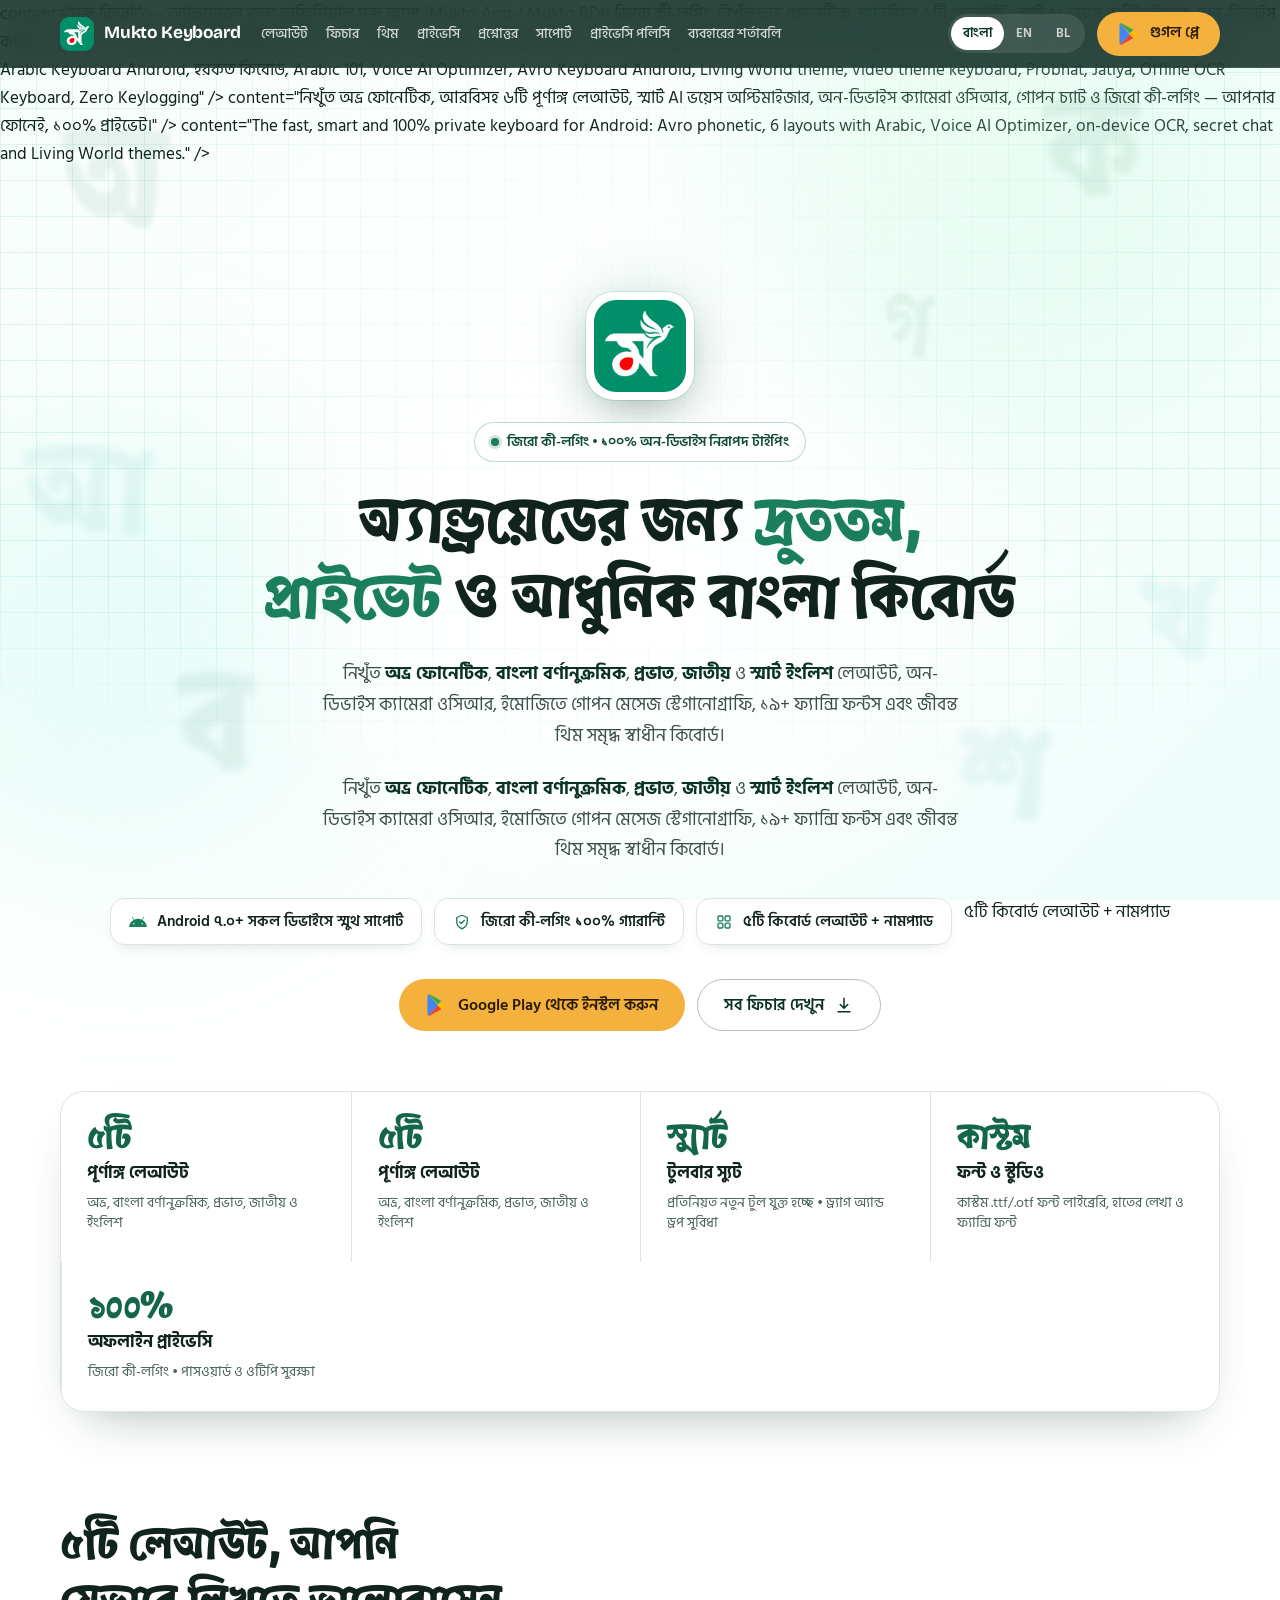
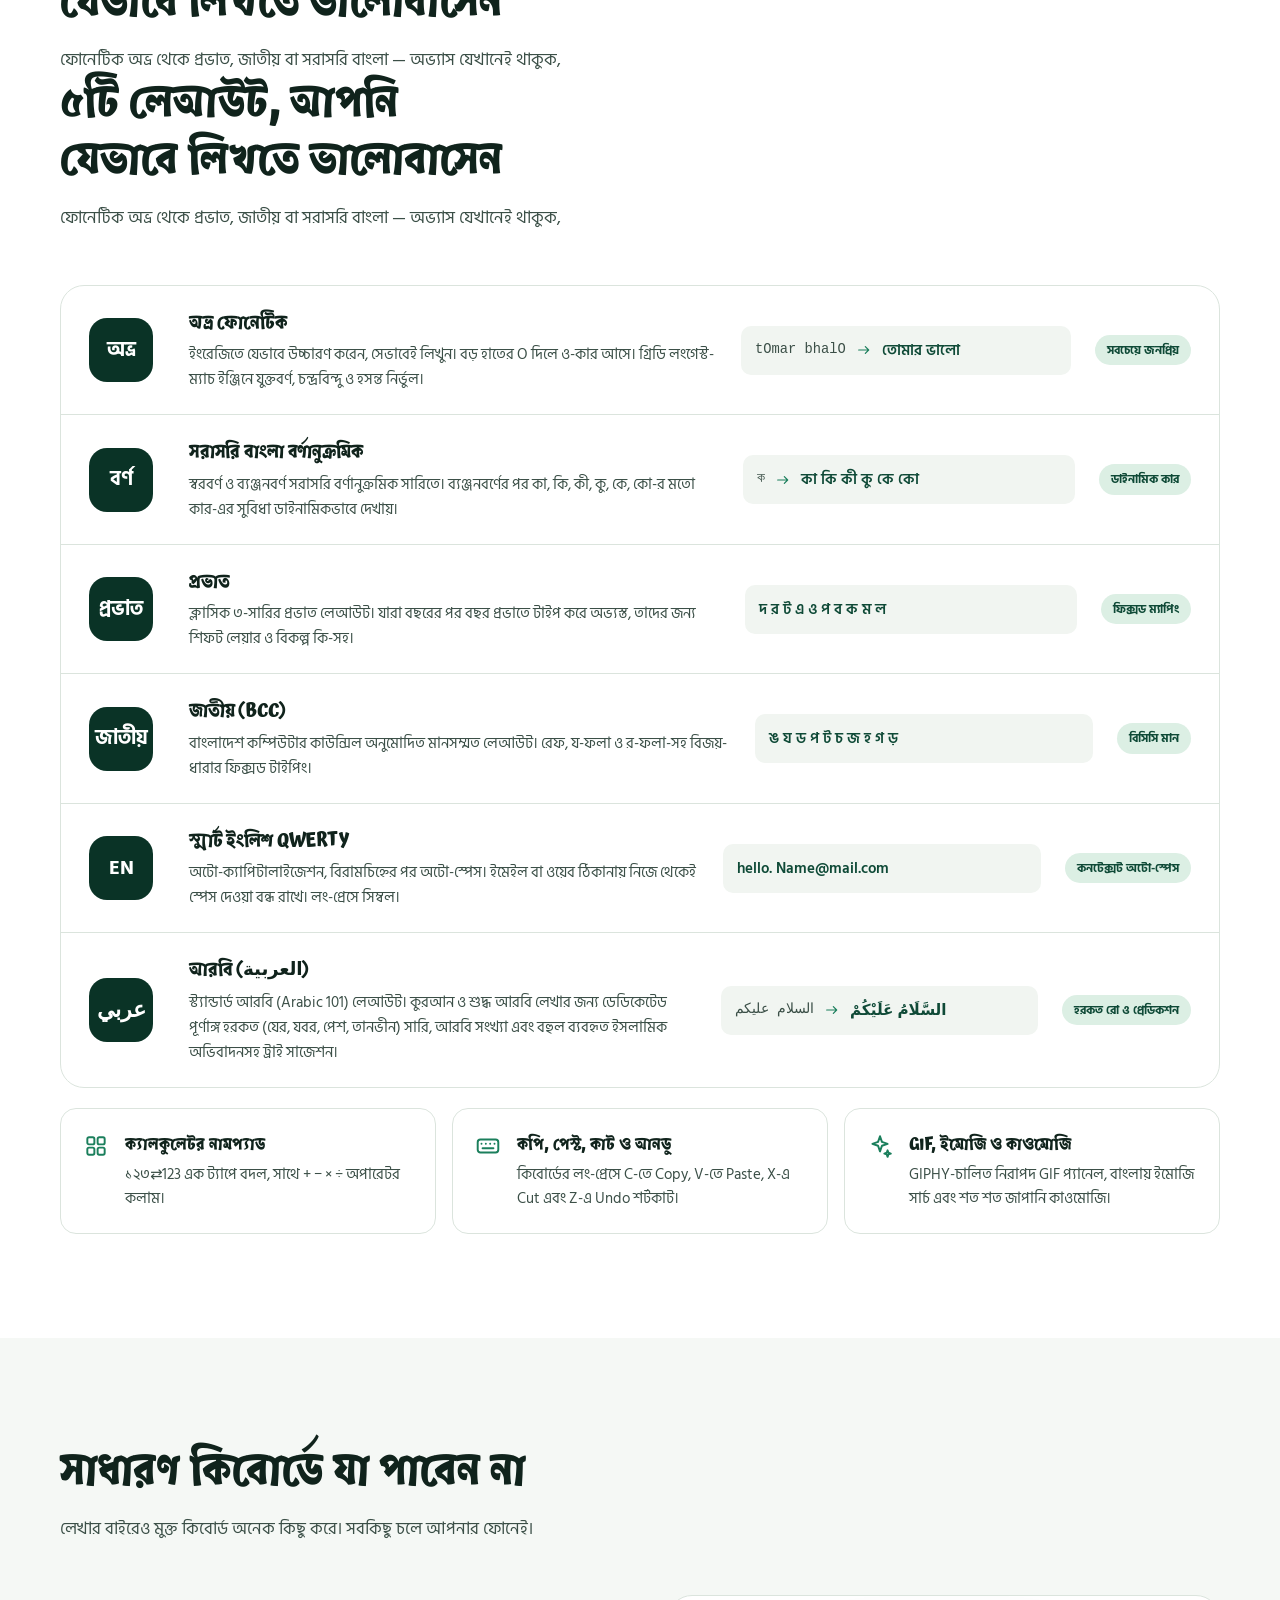
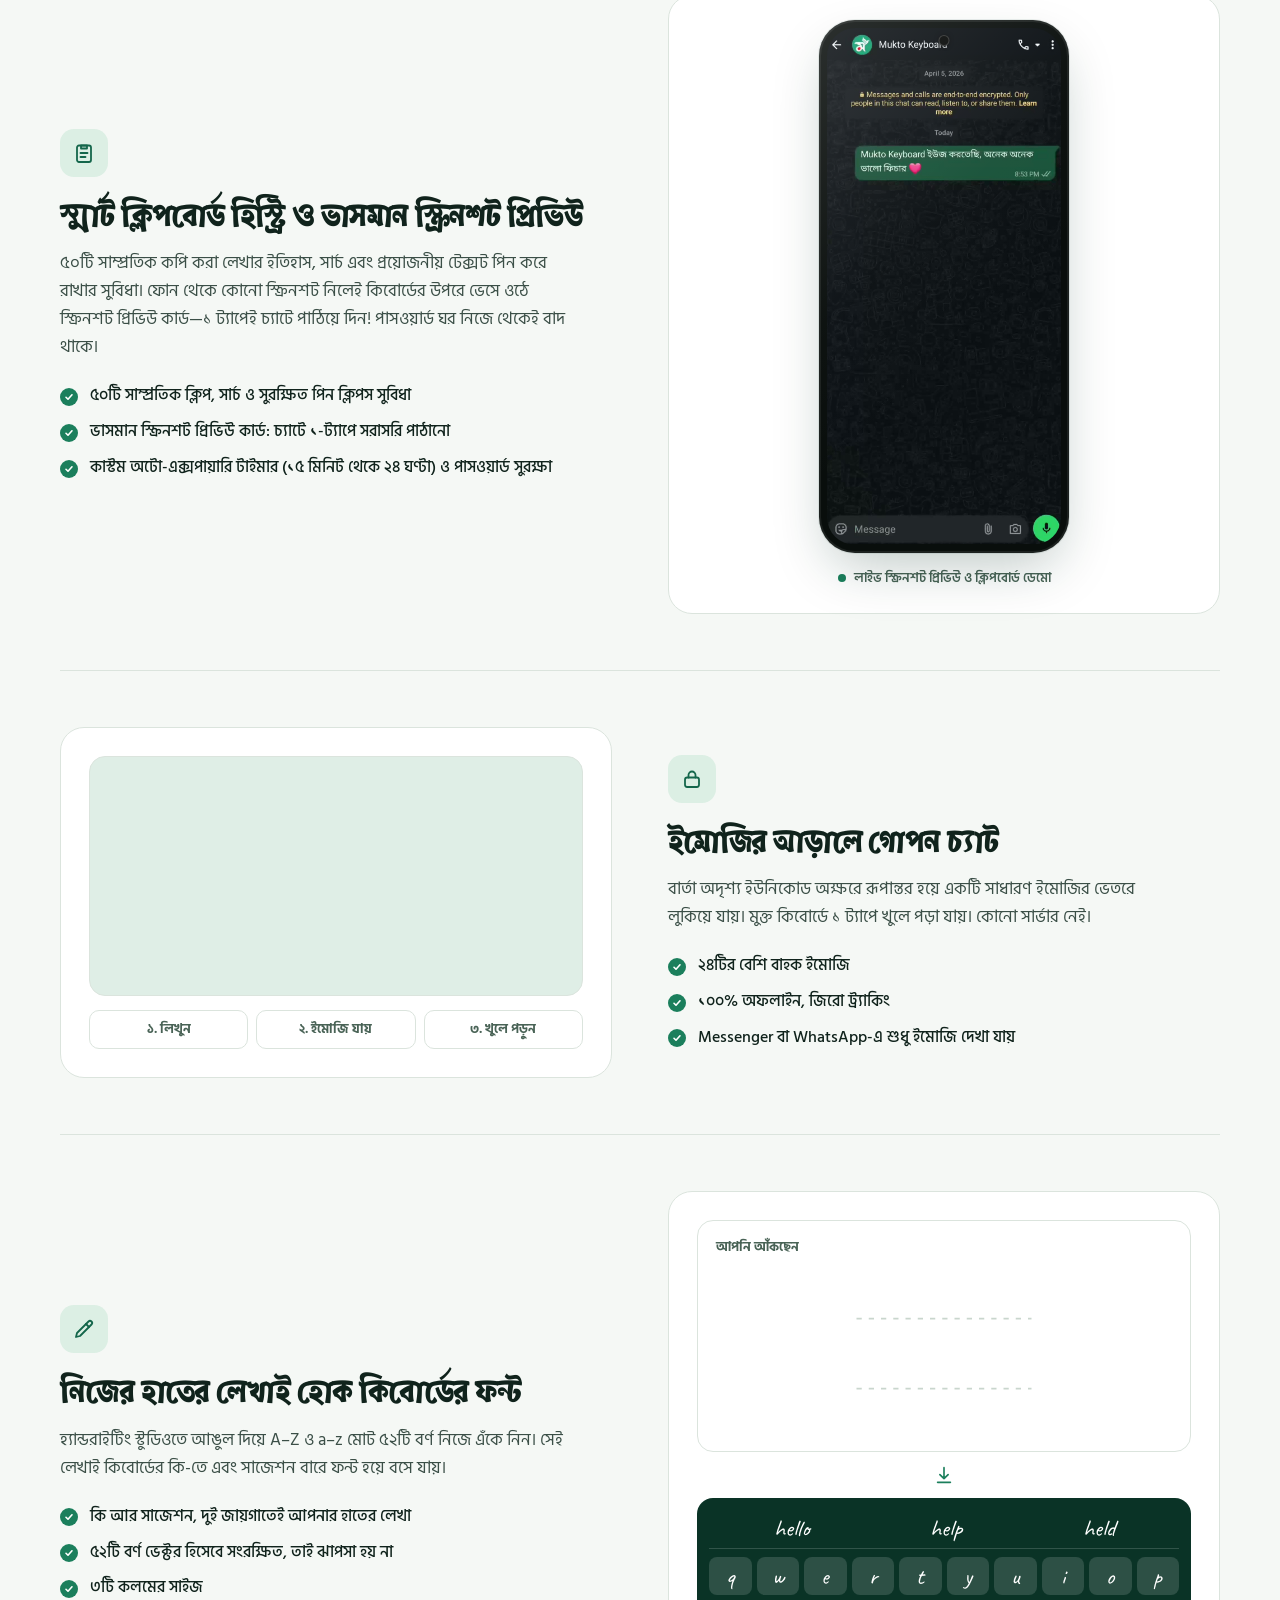
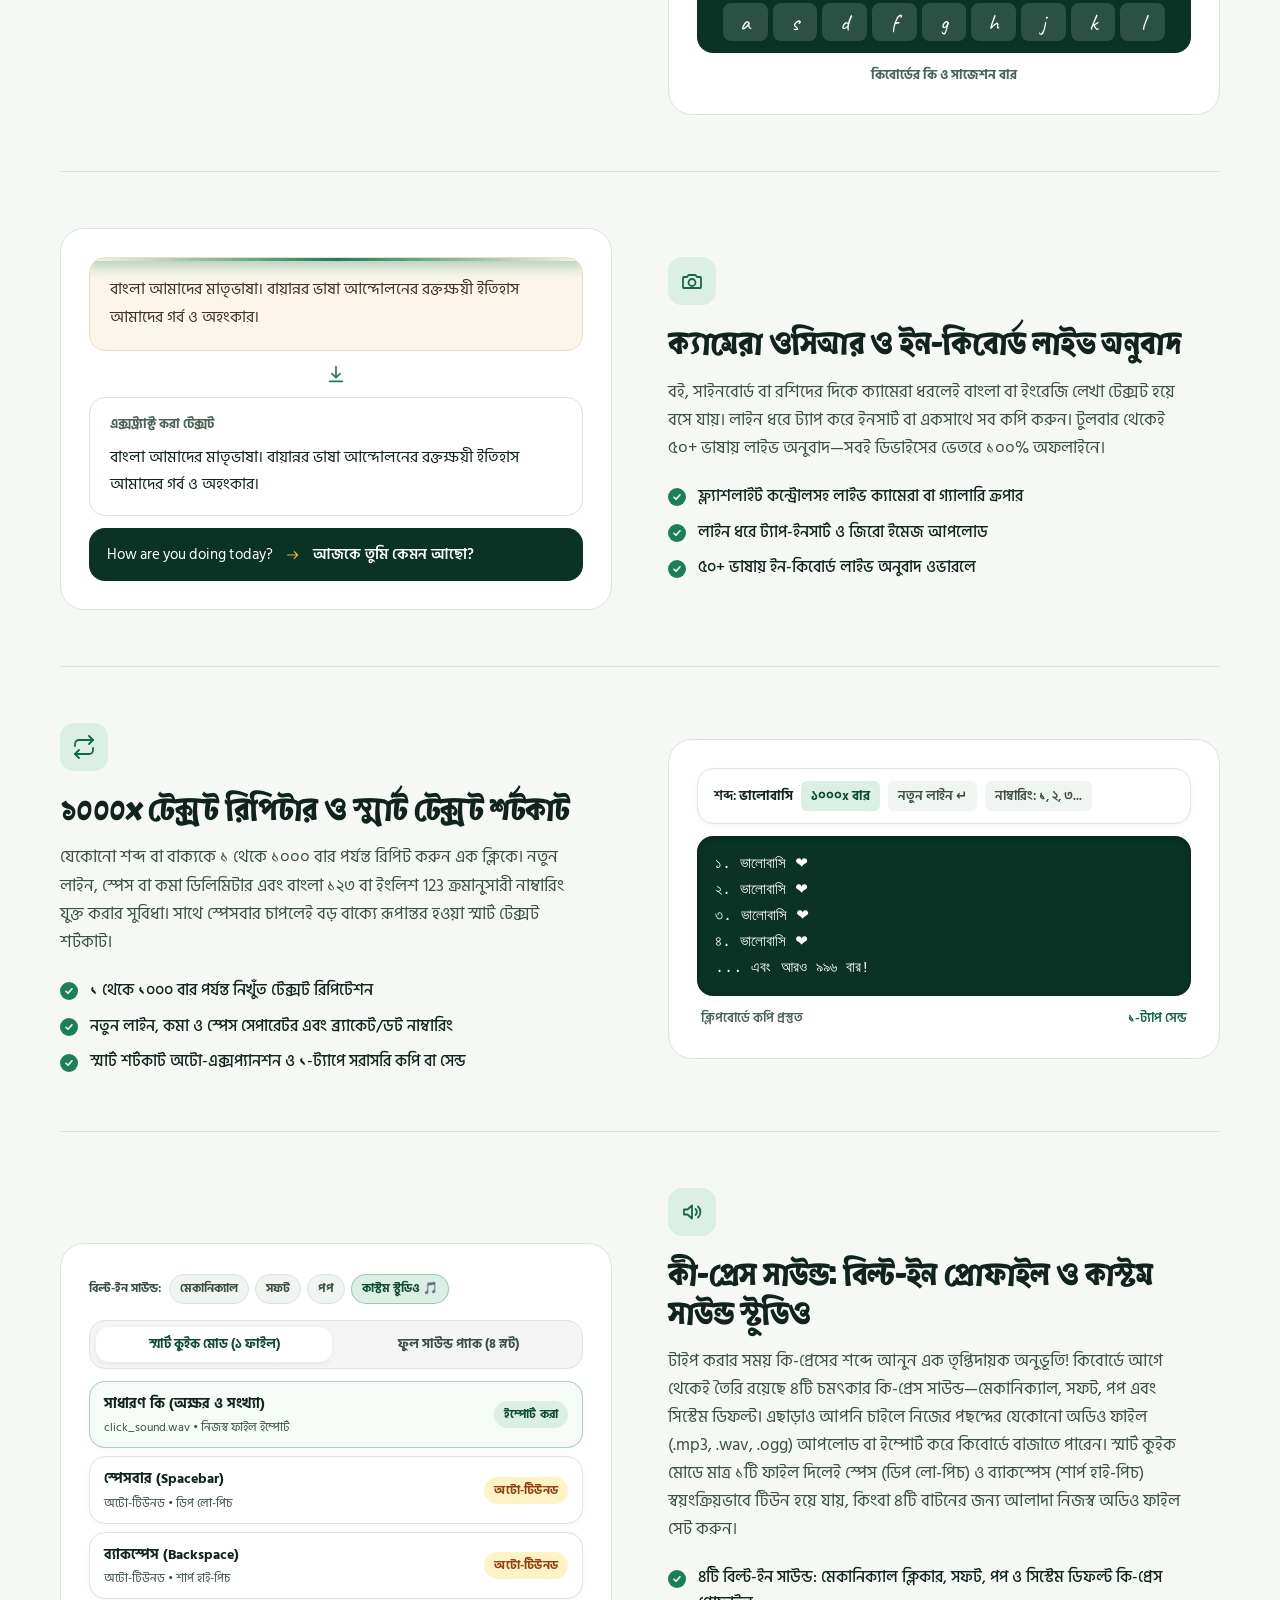
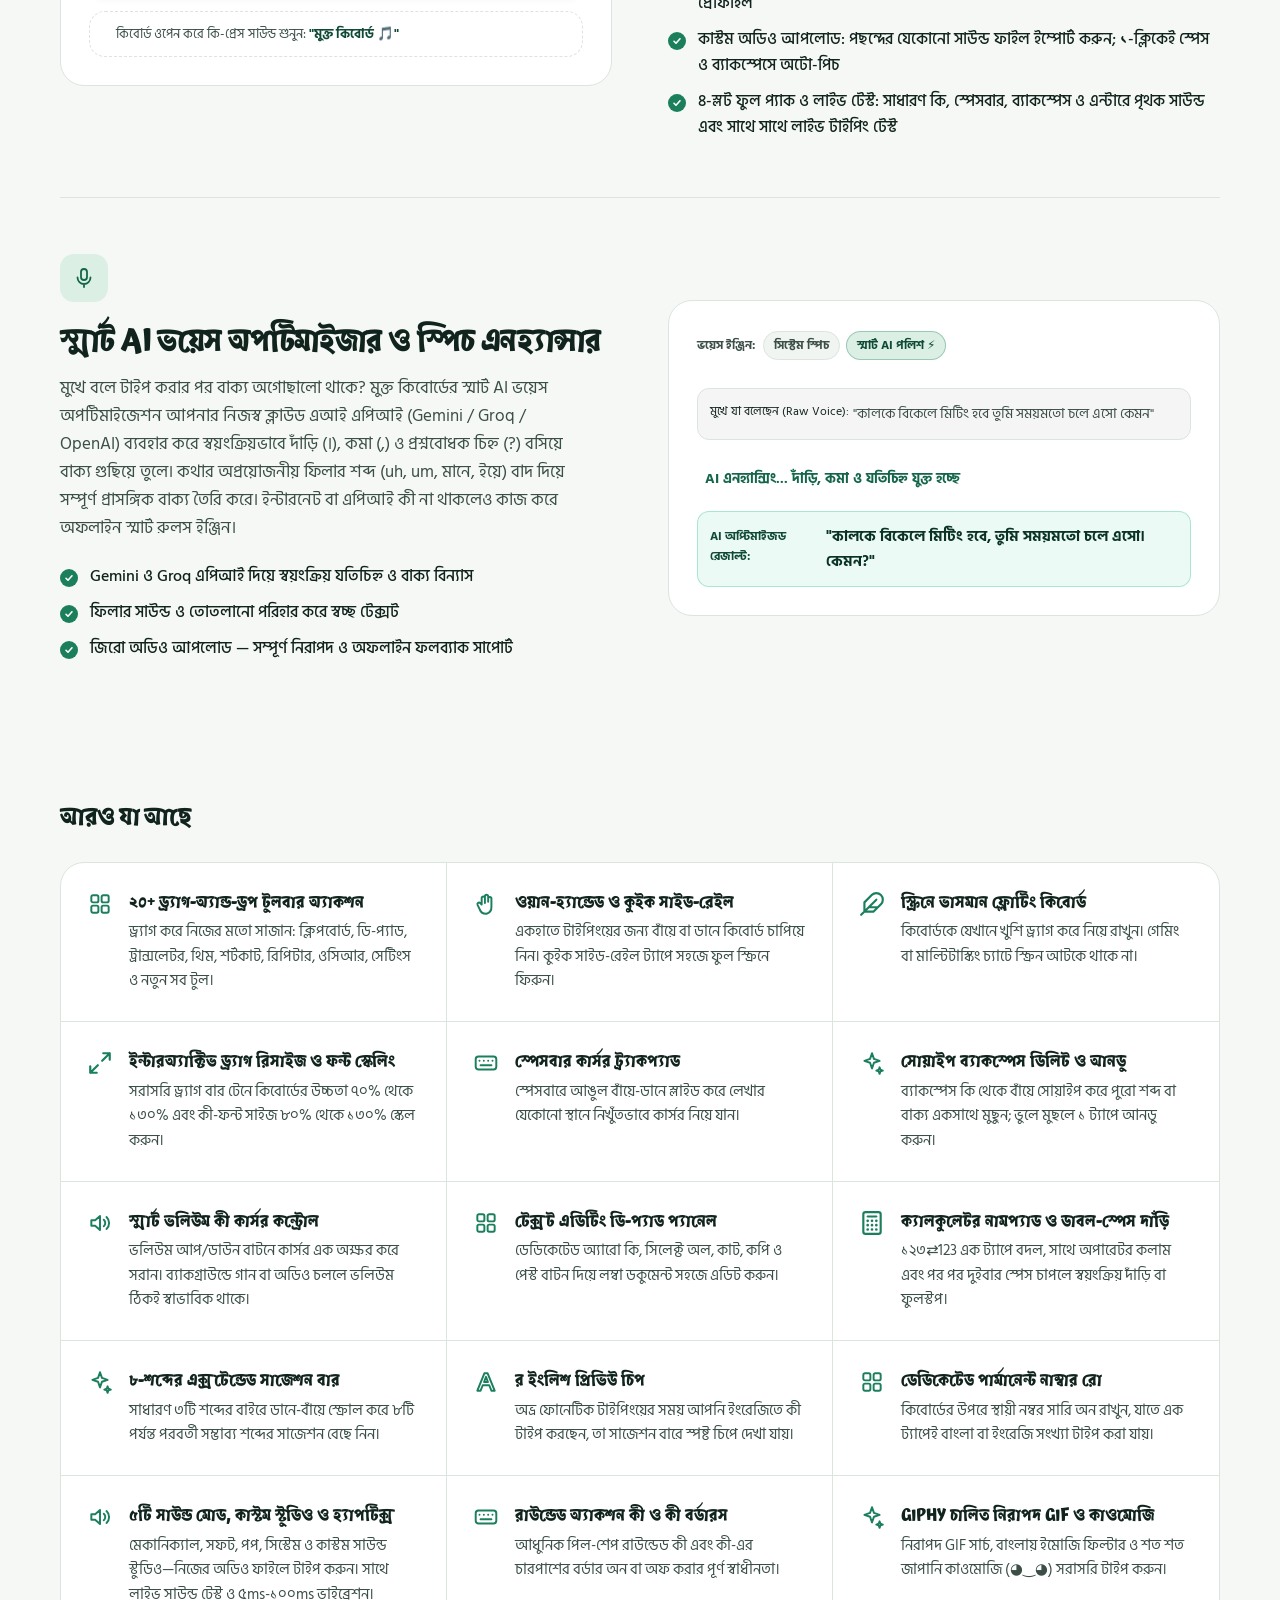
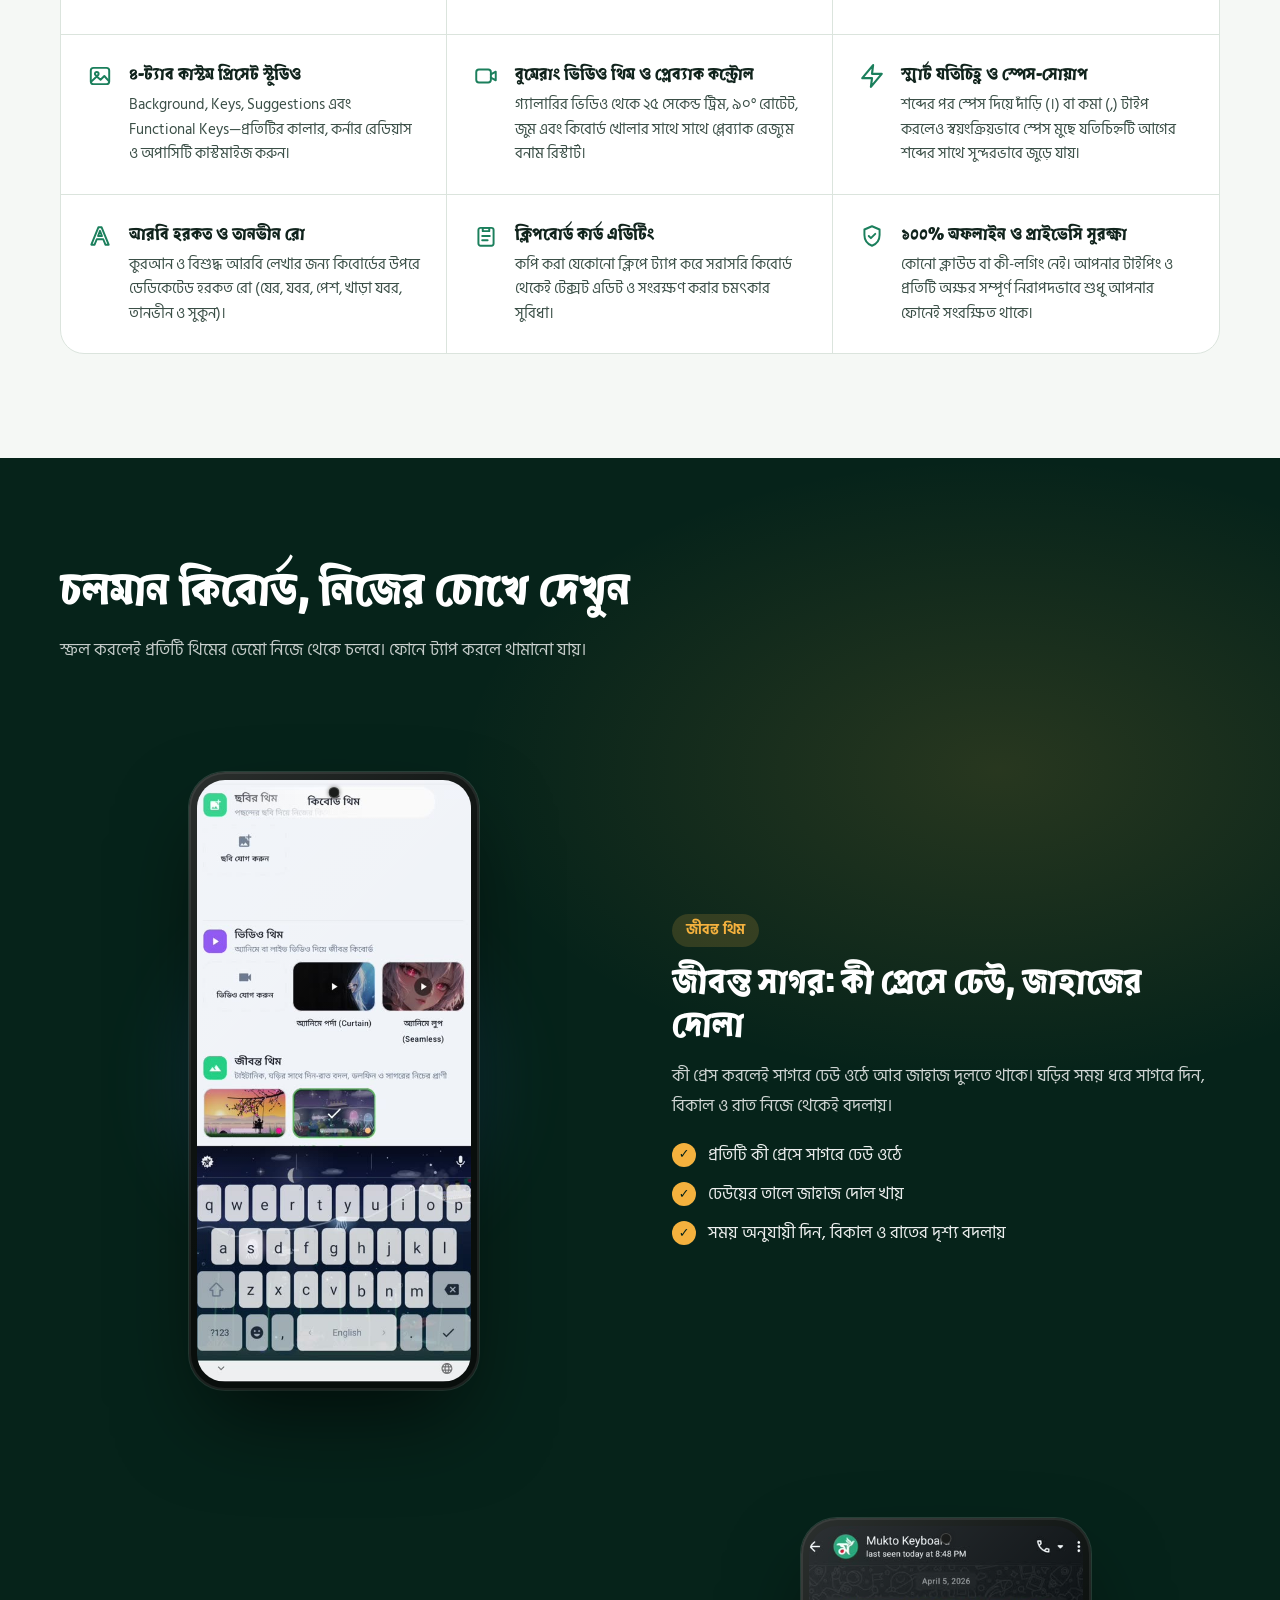
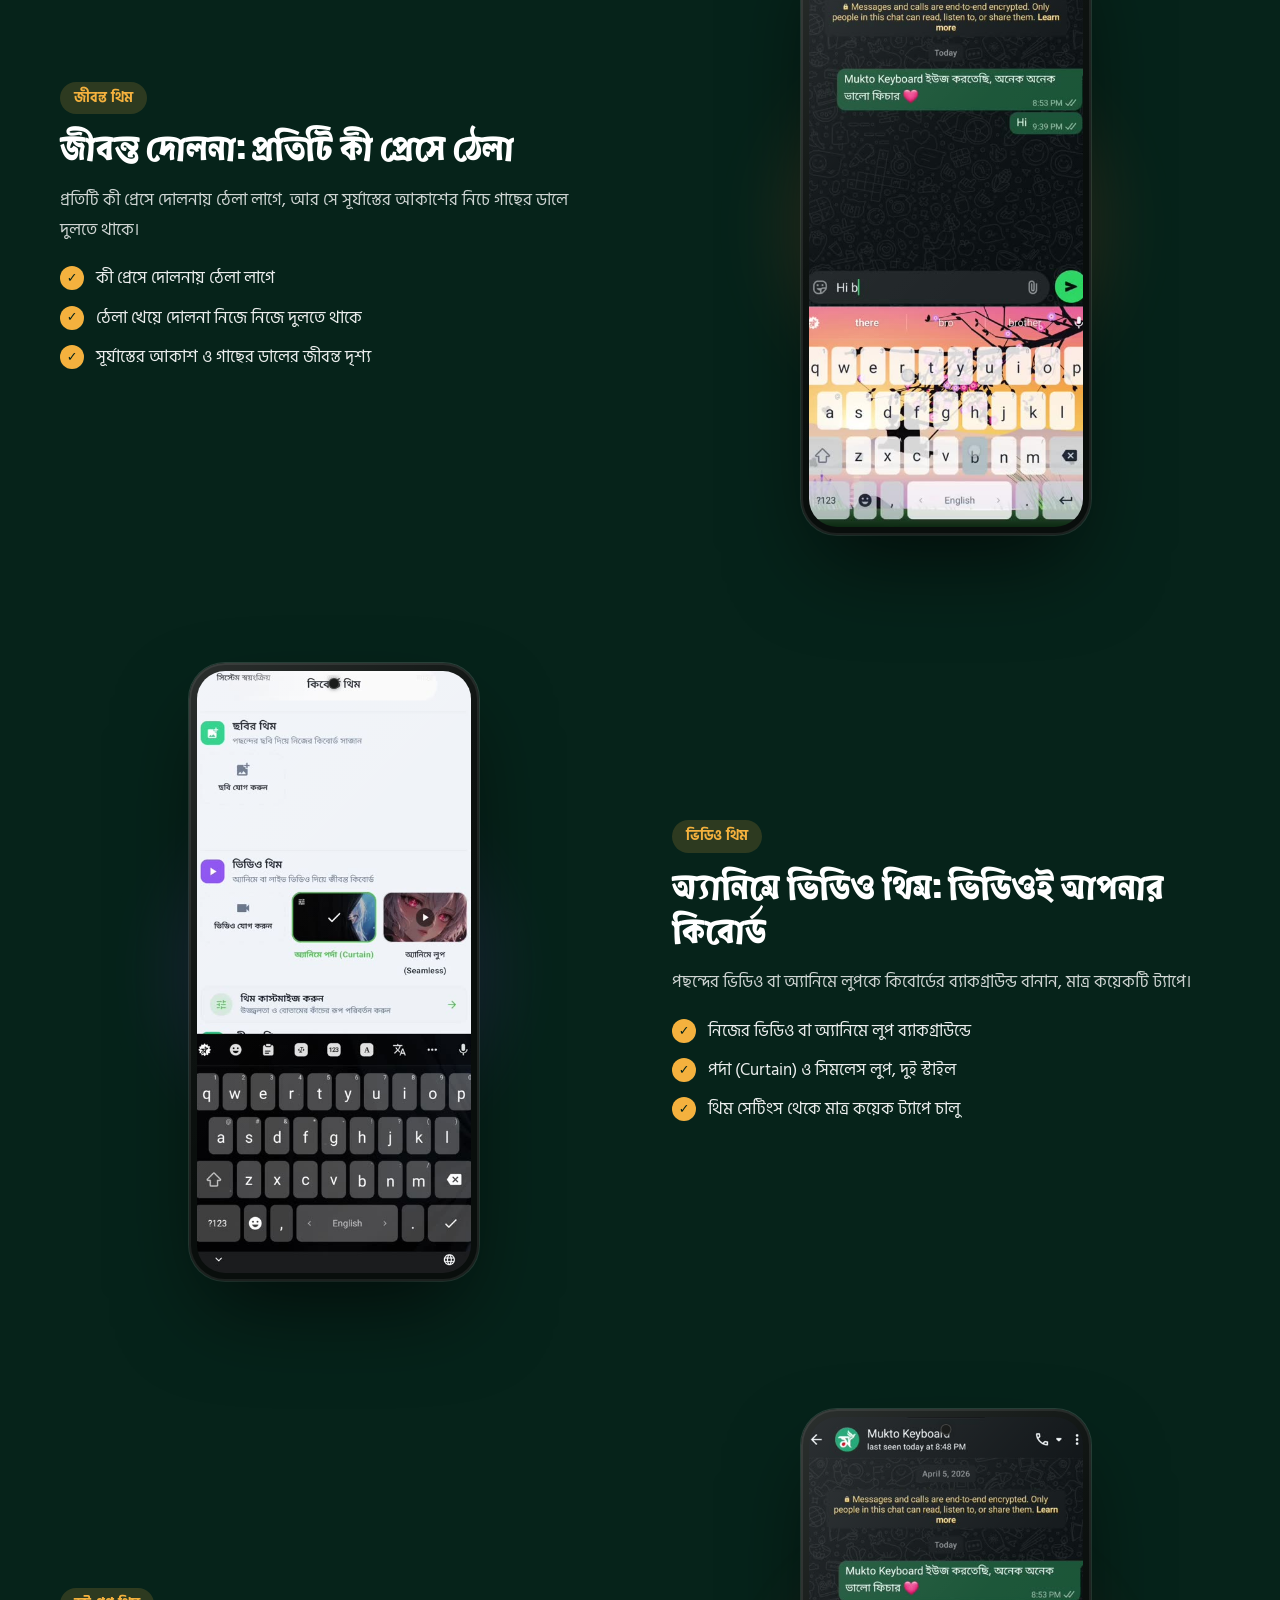
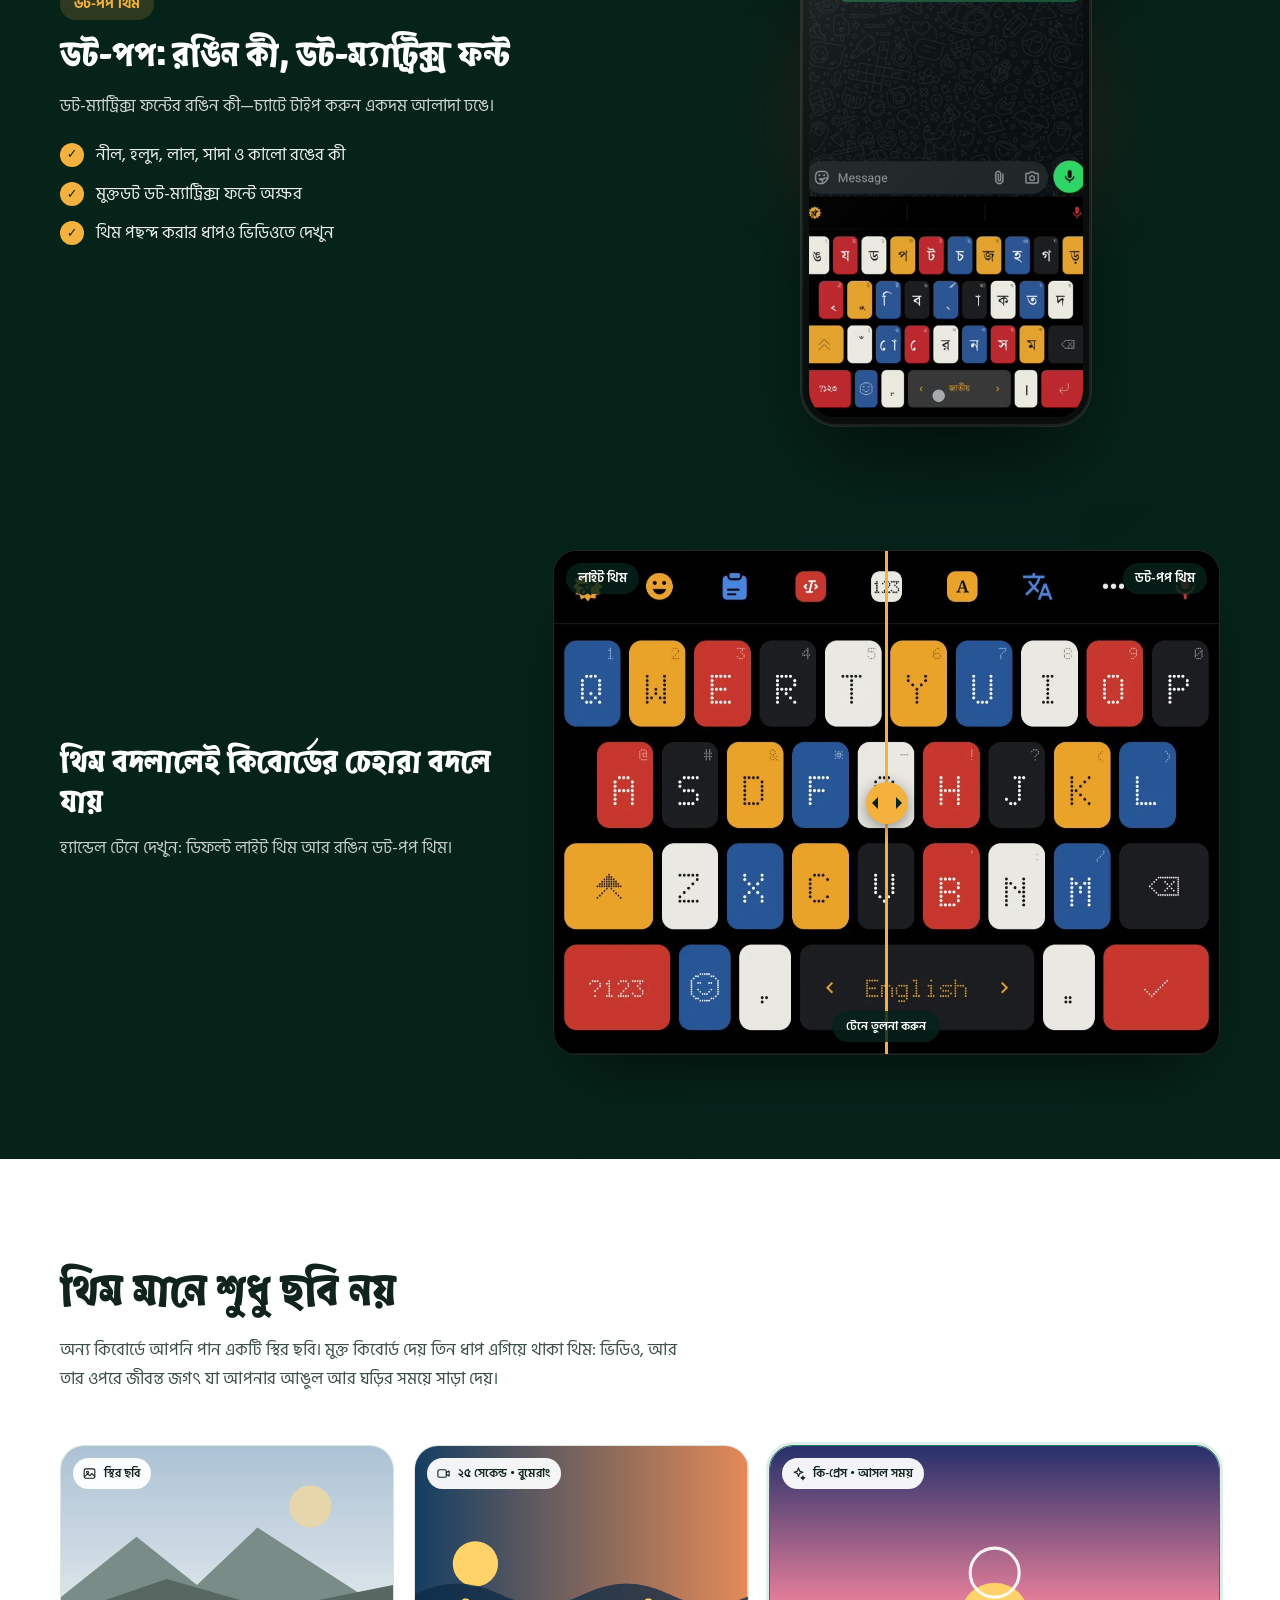
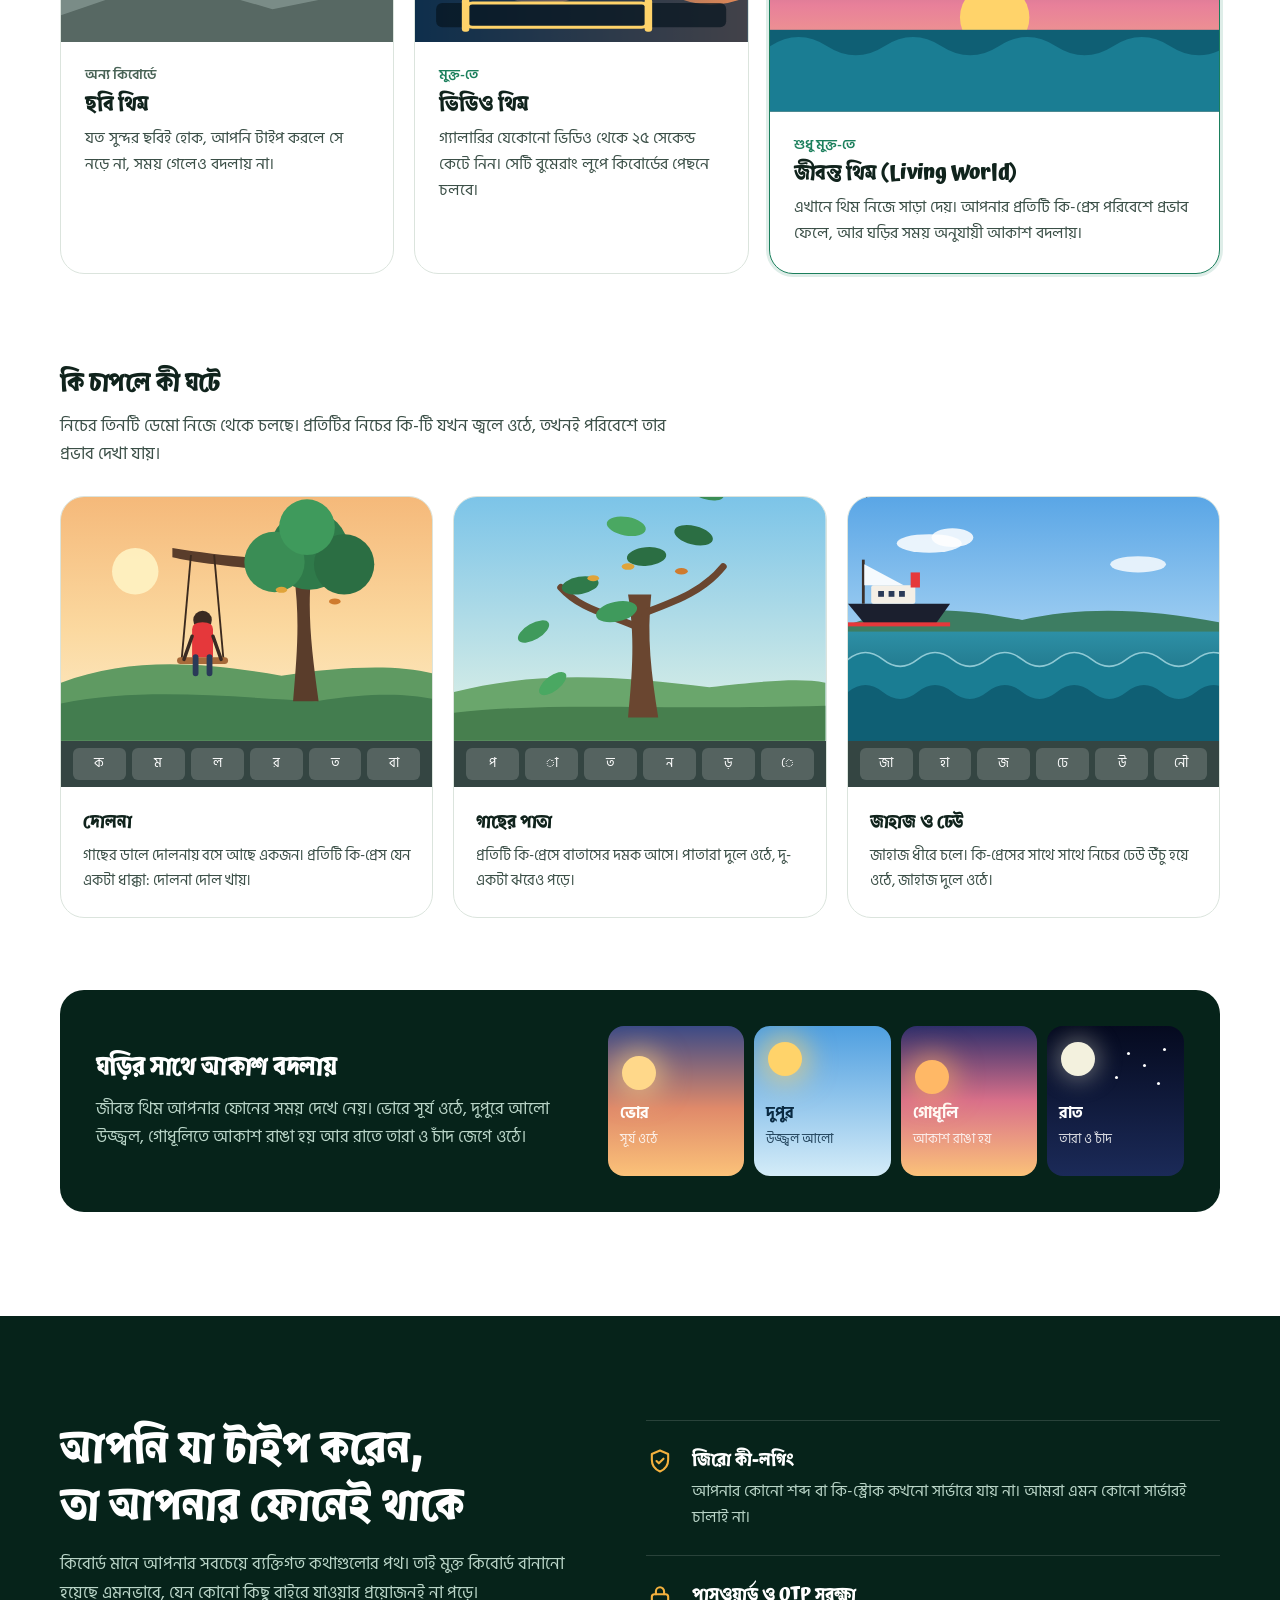
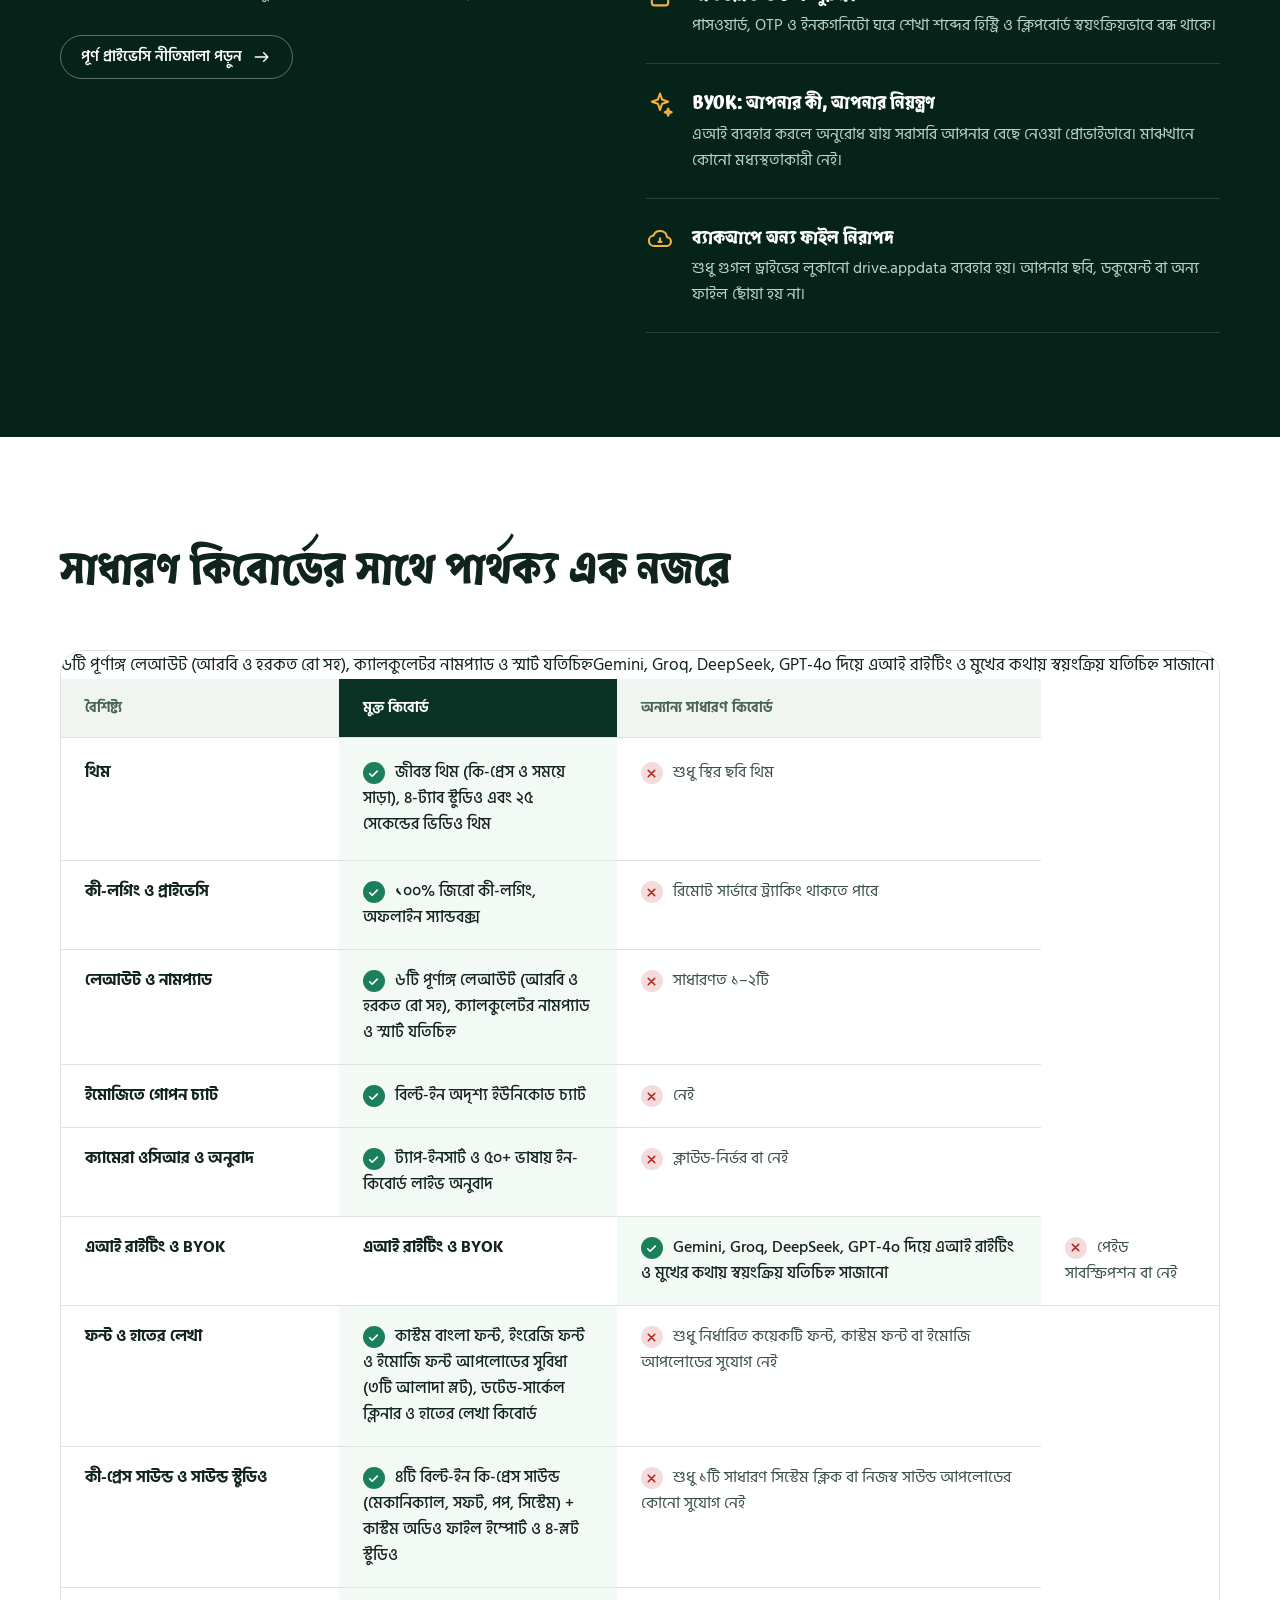
==== commit 9b5459b8: "feat: update Mukto Keyboard descriptions to reflect 6 layouts and AI Voice Optimizer Changed marketi" ====
--- a/index.html
+++ b/index.html
@@ -7,8 +7,14 @@
     <title>Mukto Keyboard (মুক্ত কিবোর্ড) — অফিশিয়াল মুক্ত অ্যাপ (Mukto App / Mukto BD)</title>
     <meta name="description"
         content="মুক্ত কিবোর্ড — অ্যান্ড্রয়েডের জন্য অফিশিয়াল মুক্ত অ্যাপ (Mukto App / Mukto BD)। জিরো কী-লগিং, নিখুঁত অভ্র ফোনেটিক, ৫টি লেআউট, অন-ডিভাইস ক্যামেরা ওসিআর ও জীবন্ত থিম সমৃদ্ধ স্বাধীন বাংলা কিবোর্ড।" />
+    content="মুক্ত কিবোর্ড — অ্যান্ড্রয়েডের জন্য অফিশিয়াল মুক্ত অ্যাপ (Mukto App / Mukto BD)। জিরো কী-লগিং, নিখুঁত
+    অভ্র ফোনেটিক, আরবিসহ ৬টি লেআউট, স্মার্ট AI ভয়েস অপ্টিমাইজার, অন-ডিভাইস ক্যামেরা ওসিআর ও জীবন্ত থিম সমৃদ্ধ স্বাধীন
+    কিবোর্ড।" />
     <meta name="keywords"
         content="Mukto App, মুক্ত অ্যাপ, Mukto BD, মুক্ত বিডি, mukto.bd, Mukto, মুক্ত, Mukto Keyboard, মুক্ত কিবোর্ড, Bangla Keyboard, Avro Keyboard Android, Living World theme, video theme keyboard, Probhat, Jatiya, Offline OCR Keyboard, Zero Keylogging" />
+    content="Mukto App, মুক্ত অ্যাপ, Mukto BD, মুক্ত বিডি, mukto.bd, Mukto, মুক্ত, Mukto Keyboard, মুক্ত কিবোর্ড, Bangla
+    Keyboard, Arabic Keyboard Android, হরকত কিবোর্ড, Arabic 101, Voice AI Optimizer, Avro Keyboard Android, Living World
+    theme, video theme keyboard, Probhat, Jatiya, Offline OCR Keyboard, Zero Keylogging" />
     <meta name="author" content="Md Mobassher Ahmed Sowrov — JS Organization" />
     <meta name="robots" content="index, follow, max-snippet:-1, max-image-preview:large" />
     <meta name="theme-color" content="#0a3326" />
@@ -19,8 +25,11 @@
     <meta property="og:locale" content="bn_BD" />
     <meta property="og:locale:alternate" content="en_US" />
     <meta property="og:title" content="Mukto Keyboard (মুক্ত কিবোর্ড) — দ্রুততম ও ১০০% প্রাইভেট বাংলা কিবোর্ড" />
+    <meta property="og:title" content="Mukto Keyboard (মুক্ত কিবোর্ড) — দ্রুততম ও ১০০% প্রাইভেট বাংলা ও আরবি কিবোর্ড" />
     <meta property="og:description"
         content="নিখুঁত অভ্র ফোনেটিক, ৫টি পূর্ণাঙ্গ লেআউট, অন-ডিভাইস ক্যামেরা ওসিআর, গোপন চ্যাট ও জিরো কী-লগিং — আপনার ফোনেই, ১০০% প্রাইভেট।" />
+    content="নিখুঁত অভ্র ফোনেটিক, আরবিসহ ৬টি পূর্ণাঙ্গ লেআউট, স্মার্ট AI ভয়েস অপ্টিমাইজার, অন-ডিভাইস ক্যামেরা ওসিআর,
+    গোপন চ্যাট ও জিরো কী-লগিং — আপনার ফোনেই, ১০০% প্রাইভেট।" />
     <meta property="og:url" content="https://mukto.bd/" />
     <meta property="og:image" content="https://mukto.bd/assets/logo.png" />
     <meta property="og:image:type" content="image/png" />
@@ -31,6 +40,8 @@
     <meta name="twitter:title" content="Mukto Keyboard (মুক্ত কিবোর্ড)" />
     <meta name="twitter:description"
         content="The fast, smart and 100% private Bengali keyboard for Android: Avro phonetic, 5 layouts, on-device OCR, secret chat and Living World themes." />
+    content="The fast, smart and 100% private keyboard for Android: Avro phonetic, 6 layouts with Arabic, Voice AI
+    Optimizer, on-device OCR, secret chat and Living World themes." />
     <meta name="twitter:image" content="https://mukto.bd/assets/logo.png" />
     <meta name="twitter:image:alt" content="Mukto Keyboard Logo — মুক্ত কিবোর্ড" />
 
@@ -52,6 +63,11 @@
               "description": "Official Mukto App (Mukto BD / mukto.bd) for Android: authentic Avro phonetic, 5 full layouts, on-device Camera OCR, secret chat, 19+ fancy fonts and Living World themes. Zero keylogging." },
       "bl": { "title": "Mukto Keyboard (Mukto App / Mukto BD) — Fast, Smart o 100% Private Bangla Keyboard",
               "description": "Android-er jonno official Mukto App (Mukto BD / mukto.bd): nikhut Avro phonetic, 5-ti layout, on-device Camera OCR, gopon chat, 19+ fancy font ebong Living World theme. Zero keylogging." }
+              "description": "মুক্ত কিবোর্ড — অ্যান্ড্রয়েডের জন্য অফিশিয়াল মুক্ত অ্যাপ (Mukto App / Mukto BD)। জিরো কী-লগিং, নিখুঁত অভ্র ফোনেটিক, আরবিসহ ৬টি লেআউট, স্মার্ট AI ভয়েস অপ্টিমাইজার, অন-ডিভাইস ক্যামেরা ওসিআর ও জীবন্ত থিম সমৃদ্ধ স্বাধীন কিবোর্ড।" },
+      "en": { "title": "Mukto Keyboard (Mukto App) — Fast, Smart & 100% Private Keyboard | mukto.bd",
+              "description": "Official Mukto App (Mukto BD / mukto.bd) for Android: authentic Avro phonetic, 6 full layouts with Arabic, Smart AI Voice Optimizer, on-device Camera OCR, secret chat, 19+ fancy fonts and Living World themes. Zero keylogging." },
+      "bl": { "title": "Mukto Keyboard (Mukto App / Mukto BD) — Fast, Smart o 100% Private Keyboard",
+              "description": "Android-er jonno official Mukto App (Mukto BD / mukto.bd): nikhut Avro phonetic, 6-ti layout (Arabic-shoho), Smart AI Voice Optimizer, on-device Camera OCR, gopon chat, 19+ fancy font ebong Living World theme. Zero keylogging." }
     }
     </script>
 
@@ -73,6 +89,7 @@
       "url": "https://mukto.bd/",
       "image": "https://mukto.bd/assets/logo.png",
       "description": "Private Bengali and English Android keyboard with Living World themes that react to key presses and the time of day, video themes, Avro phonetic engine, on-device OCR, BYOK AI writer and secret chat.",
+      "description": "Private Bengali, Arabic and English Android keyboard with Living World themes that react to key presses and the time of day, video themes, Avro phonetic engine, dedicated Arabic layout with full Harakat, Voice AI optimizer, on-device OCR, BYOK AI writer and secret chat.",
       "author": {
         "@type": "Person",
         "name": "Md Mobassher Ahmed Sowrov"
@@ -352,7 +369,11 @@
                     <button type="button" data-lang-btn="en">EN</button>
                     <button type="button" data-lang-btn="bl">BL</button>
                 </div>
-                <a class="btn btn-sun nav-cta" href="https://play.google.com/store/apps/details?id=com.mukto.keyboard" target="_blank" rel="noopener noreferrer"><svg class="ic ic-fill"><use href="#i-play-store" /></svg> <span class="lang-bn">গুগল প্লে</span><span class="lang-en">Google Play</span><span class="lang-bl">Google Play</span></a>
+                <a class="btn btn-sun nav-cta" href="https://play.google.com/store/apps/details?id=com.mukto.keyboard"
+                    target="_blank" rel="noopener noreferrer"><svg class="ic ic-fill">
+                        <use href="#i-play-store" />
+                    </svg> <span class="lang-bn">গুগল প্লে</span><span class="lang-en">Google Play</span><span
+                        class="lang-bl">Google Play</span></a>
                 <button type="button" class="nav-burger" id="navBurger" aria-expanded="false" aria-controls="navLinks"
                     data-i18n-attr="aria-label:nav.menu" aria-label="মেনু">
                     <svg class="ic">
@@ -377,6 +398,11 @@
                         বর্ণানুক্রমিক</strong>, <strong>প্রভাত</strong>, <strong>জাতীয়</strong> ও <strong>স্মার্ট
                         ইংলিশ</strong> লেআউট, অন-ডিভাইস ক্যামেরা ওসিআর, ইমোজিতে গোপন মেসেজ স্টেগানোগ্রাফি, ১৯+ ফ্যান্সি
                     ফন্টস এবং জীবন্ত থিম সমৃদ্ধ স্বাধীন কিবোর্ড।</p>
+                <p class="hero-sub" data-i18n="hero.sub">নিখুঁত <strong>অভ্র ফোনেটিক</strong>, <strong>বাংলা
+                        বর্ণানুক্রমিক</strong>, <strong>প্রভাত</strong>, <strong>জাতীয়</strong>, <strong>আরবি (হরকত রো
+                        সহ)</strong> ও <strong>স্মার্ট ইংলিশ</strong> লেআউট, স্মার্ট AI ভয়েস অপটিমাইজার, অন-ডিভাইস
+                    ক্যামেরা ওসিআর, ইমোজিতে গোপন মেসেজ স্টেগানোগ্রাফি, ১৯+ ফ্যান্সি ফন্টস এবং জীবন্ত থিম সমৃদ্ধ স্বাধীন
+                    কিবোর্ড।</p>
                 <ul class="hero-pills">
                     <li><svg class="ic">
                             <use href="#i-android" />
@@ -387,6 +413,7 @@
                     <li><svg class="ic">
                             <use href="#i-grid" />
                         </svg><span data-i18n="hero.pill3">৫টি কিবোর্ড লেআউট + নামপ্যাড</span></li>
+                    </svg><span data-i18n="hero.pill3">৬টি কিবোর্ড লেআউট + নামপ্যাড</span></li>
                 </ul>
                 <div class="hero-actions">
                     <a class="btn btn-sun btn-lg"
@@ -412,6 +439,8 @@
                 <ul class="stats">
                     <li><strong data-i18n="s1.n">৫টি</strong><span data-i18n="s1.t">পূর্ণাঙ্গ লেআউট</span><em
                             data-i18n="s1.d">অভ্র, বাংলা বর্ণানুক্রমিক, প্রভাত, জাতীয় ও ইংলিশ</em></li>
+                    <li><strong data-i18n="s1.n">৬টি</strong><span data-i18n="s1.t">পূর্ণাঙ্গ লেআউট</span><em
+                            data-i18n="s1.d">অভ্র, বর্ণানুক্রমিক, প্রভাত, জাতীয়, আরবি ও ইংলিশ</em></li>
                     <li><strong data-i18n="s2.n">স্মার্ট</strong><span data-i18n="s2.t">টুলবার স্যুট</span><em
                             data-i18n="s2.d">প্রতিনিয়ত নতুন টুল যুক্ত হচ্ছে • ড্র্যাগ অ্যান্ড ড্রপ সুবিধা</em></li>
                     <li><strong data-i18n="s3.n">কাস্টম</strong><span data-i18n="s3.t">ফন্ট ও স্টুডিও</span><em
@@ -427,6 +456,9 @@
                 <header class="section-head">
                     <h2 data-i18n="lay.title">৫টি লেআউট, আপনি যেভাবে লিখতে ভালোবাসেন</h2>
                     <p data-i18n="lay.lead">ফোনেটিক অভ্র থেকে প্রভাত, জাতীয় বা সরাসরি বাংলা — অভ্যাস যেখানেই থাকুক,
+                    <h2 data-i18n="lay.title">৬টি লেআউট, আপনি যেভাবে লিখতে ভালোবাসেন</h2>
+                    <p data-i18n="lay.lead">ফোনেটিক অভ্র থেকে প্রভাত, জাতীয়, সরাসরি বাংলা, আরবি বা স্মার্ট ইংলিশ —
+                        অভ্যাস যেখানেই থাকুক,
                         মুক্ত-তে আপনার লেআউট তৈরি।</p>
                 </header>
 
@@ -494,6 +526,21 @@
                             <span class="s-out">hello. Name@mail.com</span>
                         </div>
                         <span class="l-tag" data-i18n="lay.5.tag">কনটেক্সট অটো-স্পেস</span>
+                    </li>
+                    <li>
+                        <span class="lk" style="font-family:'Amiri',serif,sans-serif;font-size:1.4rem;">عربي</span>
+                        <div class="l-body">
+                            <h3 data-i18n="lay.6.t">আরবি (العربية)</h3>
+                            <p data-i18n="lay.6.d">স্ট্যান্ডার্ড আরবি (Arabic 101) লেআউট। কুরআন ও শুদ্ধ আরবি লেখার জন্য
+                                ডেডিকেটেড পূর্ণাঙ্গ হরকত (যের, যবর, পেশ, তানভীন) সারি, আরবি সংখ্যা এবং বহুল ব্যবহৃত
+                                ইসলামিক অভিবাদনসহ ট্রাই সাজেশন।</p>
+                        </div>
+                        <div class="l-sample">
+                            <span class="s-in" dir="rtl">السلام عليكم</span><svg class="ic">
+                                <use href="#i-arrow" />
+                            </svg><span class="s-out font-bn" dir="rtl">السَّلَامُ عَلَيْكُمْ</span>
+                        </div>
+                        <span class="l-tag" data-i18n="lay.6.tag">হরকত রো ও প্রেডিকশন</span>
                     </li>
                 </ul>
 
@@ -810,6 +857,56 @@
                     </div>
                 </article>
 
+                <article class="band" id="voice-ai">
+                    <div class="band-text">
+                        <span class="band-ic"><svg class="ic">
+                                <use href="#i-mic" />
+                            </svg></span>
+                        <h3 data-i18n="b9.t">স্মার্ট AI ভয়েস অপটিমাইজার ও স্পিচ এনহ্যান্সার</h3>
+                        <p data-i18n="b9.d">মুখে বলে টাইপ করার পর বাক্য অগোছালো থাকে? মুক্ত কিবোর্ডের স্মার্ট AI ভয়েস
+                            অপটিমাইজেশন আপনার নিজস্ব ক্লাউড এআই এপিআই (Gemini / Groq / OpenAI) ব্যবহার করে
+                            স্বয়ংক্রিয়ভাবে দাঁড়ি (।), কমা (,) ও প্রশ্নবোধক চিহ্ন (?) বসিয়ে বাক্য গুছিয়ে তুলে। কথার
+                            অপ্রয়োজনীয় ফিলার শব্দ (uh, um, মানে, ইয়ে) বাদ দিয়ে সম্পূর্ণ প্রাসঙ্গিক বাক্য তৈরি করে।
+                            ইন্টারনেট বা এপিআই কী না থাকলেও কাজ করে অফলাইন স্মার্ট রুলস ইঞ্জিন।</p>
+                        <ul class="ticks">
+                            <li data-i18n="b9.l1">Gemini ও Groq এপিআই দিয়ে স্বয়ংক্রিয় যতিচিহ্ন ও বাক্য বিন্যাস</li>
+                            <li data-i18n="b9.l2">ফিলার সাউন্ড ও তোতলানো পরিহার করে স্বচ্ছ টেক্সট</li>
+                            <li data-i18n="b9.l3">জিরো অডিও আপলোড — সম্পূর্ণ নিরাপদ ও অফলাইন ফলব্যাক সাপোর্ট</li>
+                        </ul>
+                    </div>
+                    <div class="band-demo demo-voice-ai" role="img" data-i18n-attr="aria-label:b9.alt"
+                        aria-label="স্মার্ট AI ভয়েস অপটিমাইজেশন ডেমো">
+                        <div class="sound-studio-box">
+                            <div class="sound-presets-bar">
+                                <span class="preset-label">ভয়েস ইঞ্জিন:</span>
+                                <span class="preset-chip">সিস্টেম স্পিচ</span>
+                                <span class="preset-chip active">স্মার্ট AI পলিশ ⚡</span>
+                            </div>
+                            <div class="sc-field"
+                                style="margin: 12px 0 8px; background: rgba(0,0,0,0.04); border-radius: 12px; padding: 12px;">
+                                <small
+                                    style="display:block; color:var(--ink-3); font-size:0.75rem; margin-bottom:4px;">মুখে
+                                    যা বলেছেন (Raw Voice):</small>
+                                <span class="font-bn" style="color:var(--ink-2); font-size:0.9rem;">"কালকে বিকেলে মিটিং
+                                    হবে তুমি সময়মতো চলে এসো কেমন"</span>
+                            </div>
+                            <div
+                                style="display:flex; align-items:center; gap:8px; margin: 8px 0; color:var(--green-700); font-weight:700; font-size:0.85rem;">
+                                <span class="live-dot" aria-hidden="true"></span>
+                                <span>AI এনহ্যান্সিং... দাঁড়ি, কমা ও যতিচিহ্ন যুক্ত হচ্ছে</span>
+                            </div>
+                            <div class="sc-field"
+                                style="background: rgba(16, 185, 129, 0.08); border:1px solid rgba(16, 185, 129, 0.3); border-radius: 12px; padding: 12px;">
+                                <small
+                                    style="display:block; color:var(--green-800); font-weight:700; font-size:0.75rem; margin-bottom:4px;">AI
+                                    অপ্টিমাইজড রেজাল্ট:</small>
+                                <strong class="font-bn" style="color:var(--green-900); font-size:0.95rem;">"কালকে বিকেলে
+                                    মিটিং হবে, তুমি সময়মতো চলে এসো। কেমন?"</strong>
+                            </div>
+                        </div>
+                    </div>
+                </article>
+
                 <h3 class="subhead" data-i18n="more.title">আরও যা আছে</h3>
                 <ul class="more-grid">
                     <li><svg class="ic">
@@ -963,6 +1060,33 @@
                             <h4 data-i18n="m17.t">বুমেরাং ভিডিও থিম ও প্লেব্যাক কন্ট্রোল</h4>
                             <p data-i18n="m17.d">গ্যালারির ভিডিও থেকে ২৫ সেকেন্ড ট্রিম, ৯০° রোটেট, জুম এবং কিবোর্ড খোলার
                                 সাথে সাথে প্লেব্যাক রেজ্যুম বনাম রিস্টার্ট।</p>
+                        </div>
+                    </li>
+                    <li><svg class="ic">
+                            <use href="#i-bolt" />
+                        </svg>
+                        <div>
+                            <h4>স্মার্ট যতিচিহ্ন ও স্পেস-সোয়াপ</h4>
+                            <p>শব্দের পর স্পেস দিয়ে দাঁড়ি (।) বা কমা (,) টাইপ করলেও স্বয়ংক্রিয়ভাবে স্পেস মুছে যতিচিহ্নটি
+                                আগের শব্দের সাথে সুন্দরভাবে জুড়ে যায়।</p>
+                        </div>
+                    </li>
+                    <li><svg class="ic">
+                            <use href="#i-font" />
+                        </svg>
+                        <div>
+                            <h4>আরবি হরকত ও তানভীন রো</h4>
+                            <p>কুরআন ও বিশুদ্ধ আরবি লেখার জন্য কিবোর্ডের উপরে ডেডিকেটেড হরকত রো (যের, যবর, পেশ, খাড়া
+                                যবর, তানভীন ও সুকুন)।</p>
+                        </div>
+                    </li>
+                    <li><svg class="ic">
+                            <use href="#i-clip" />
+                        </svg>
+                        <div>
+                            <h4>ক্লিপবোর্ড কার্ড এডিটিং</h4>
+                            <p>কপি করা যেকোনো ক্লিপে ট্যাপ করে সরাসরি কিবোর্ড থেকেই টেক্সট এডিট ও সংরক্ষণ করার চমৎকার
+                                সুবিধা।</p>
                         </div>
                     </li>
                     <li><svg class="ic">
@@ -1528,6 +1652,8 @@
                                             <use href="#i-check" />
                                         </svg></span><span data-i18n="cmp.r3a">৫টি লেআউট, ক্যালকুলেটর নামপ্যাড ও
                                         ডাবল-স্পেস দাঁড়ি</span></td>
+                                </svg></span><span data-i18n="cmp.r3a">৬টি পূর্ণাঙ্গ লেআউট (আরবি ও হরকত রো সহ),
+                                    ক্যালকুলেটর নামপ্যাড ও স্মার্ট যতিচিহ্ন</span></td>
                                 <td><span class="no"><svg class="ic">
                                             <use href="#i-x" />
                                         </svg></span><span data-i18n="cmp.r3b">সাধারণত ১–২টি</span></td>
@@ -1553,10 +1679,13 @@
                             </tr>
                             <tr>
                                 <th scope="row" data-i18n="cmp.r6">এআই রাইটিং ও BYOK</th>
+                                <th scope="row" data-i18n="cmp.r6">এআই রাইটিং, ভয়েস অপ্টিমাইজেশন ও BYOK</th>
                                 <td class="cmp-mukto"><span class="yes"><svg class="ic">
                                             <use href="#i-check" />
                                         </svg></span><span data-i18n="cmp.r6a">Gemini, Groq, DeepSeek, GPT-4o, Ollama ও
                                         ফলব্যাক চেইন</span></td>
+                                </svg></span><span data-i18n="cmp.r6a">Gemini, Groq, DeepSeek, GPT-4o দিয়ে এআই রাইটিং ও
+                                    মুখের কথায় স্বয়ংক্রিয় যতিচিহ্ন সাজানো</span></td>
                                 <td><span class="no"><svg class="ic">
                                             <use href="#i-x" />
                                         </svg></span><span data-i18n="cmp.r6b">পেইড সাবস্ক্রিপশন বা নেই</span></td>
@@ -2045,6 +2174,10 @@
                             <p data-i18n="faq.7.a">মুক্ত কিবোর্ডে BYOK মডেলের মাধ্যমে Gemini (1.5/2.0), Groq (Llama 3.3
                                 70B), DeepSeek, OpenAI (GPT-4o) এবং লোকাল Ollama/vLLM সাপোর্ট করে। একাধিক কী যোগ করলে
                                 একটিতে রেট-লিমিট এলে স্বয়ংক্রিয় ফলব্যাক চেইন পরেরটিতে রিকোয়েস্ট পাঠায়।</p>
+                            70B), DeepSeek, OpenAI (GPT-4o) এবং লোকাল Ollama/vLLM সাপোর্ট করে। আপনার সংরক্ষিত নিজস্ব
+                            এপিআই কী কিবোর্ডের ৯টি এআই রাইটিং অ্যাকশন এবং স্মার্ট AI ভয়েস অপটিমাইজার
+                            (দাঁড়ি-কমা-বিরামচিহ্ন ও ব্যাকরণ সংশোধন)—উভয় ক্ষেত্রেই কাজ করে। অফলাইন রুল ফলব্যাক থাকায়
+                            ইন্টারনেট বা এপিআই ছাড়াও ভয়েস টেক্সট সাজানো সম্ভব।</p>
                         </div>
                     </div>
                     <div class="faq-item">
@@ -2090,6 +2223,29 @@
                             <p data-i18n="faq.11.a">যেকোনো শব্দ বা বাক্যকে ১ থেকে ১০০০ বার পর্যন্ত রিপিট করা যায়। নতুন
                                 লাইন, স্পেস বা কমা সেপারেটর এবং বাংলা (১, ২, ৩) বা ইংরেজি (1, 2, 3) নাম্বারিং যোগ করে
                                 ১-ট্যাপে সরাসরি কপি বা পাঠানো যায়।</p>
+                        </div>
+                    </div>
+                    <div class="faq-item">
+                        <button type="button" class="faq-q" aria-expanded="false"><span data-i18n="faq.12.q">আরবি লেআউট
+                                ও হরকত রো কীভাবে ব্যবহার করব?</span><svg class="ic">
+                                <use href="#i-chev" />
+                            </svg></button>
+                        <div class="faq-a">
+                            <p data-i18n="faq.12.a">গ্লোব বাটন বা স্পেসবারে সোয়াইপ করে আরবি লেআউটে সুইচ করুন। এখানে
+                                পাবেন আন্তর্জাতিক স্ট্যান্ডার্ড Arabic 101 লেআউট, সরাসরি যের-যবর-পেশ, সুকুন ও তানভীনের
+                                জন্য ডেডিকেটেড হরকত রো, আরবি সংখ্যা এবং বহুল ব্যবহৃত ইসলামিক অভিবাদন ও বাক্যের
+                                স্বয়ংক্রিয় প্রেডিকশন।</p>
+                        </div>
+                    </div>
+                    <div class="faq-item">
+                        <button type="button" class="faq-q" aria-expanded="false"><span data-i18n="faq.13.q">স্মার্ট
+                                পাঙ্কচুয়েশন স্পেস-সোয়াপ কীভাবে কাজ করে?</span><svg class="ic">
+                                <use href="#i-chev" />
+                            </svg></button>
+                        <div class="faq-a">
+                            <p data-i18n="faq.13.a">কোনো শব্দ লেখার পর অনিচ্ছাকৃত স্পেস পড়ে গেলেও যদি দাঁড়ি (।) বা কমা
+                                (,) টাইপ করেন, মুক্ত কিবোর্ড স্বয়ংক্রিয়ভাবে বাড়তি স্পেস মুছে বিরামচিহ্নটিকে আগের শব্দের
+                                গায়ে নিখুঁতভাবে জুড়ে দেয়।</p>
                         </div>
                     </div>
 
@@ -2182,7 +2338,8 @@
                 <div class="cta">
                     <div class="cta-text">
                         <h2 data-i18n="cta.title">স্বাধীন ও নিরাপদ টাইপিংয়ে যোগ দিন</h2>
-                        <p data-i18n="cta.lead">এখনই গুগল প্লে স্টোর থেকে মুক্ত কিবোর্ড ইনস্টল করুন। সম্পূর্ণ বিনামূল্যে, ১০০% অফলাইন ও কোনো লুকানো বিজ্ঞাপন বা ট্র্যাকিং ছাড়া।</p>
+                        <p data-i18n="cta.lead">এখনই গুগল প্লে স্টোর থেকে মুক্ত কিবোর্ড ইনস্টল করুন। সম্পূর্ণ
+                            বিনামূল্যে, ১০০% অফলাইন ও কোনো লুকানো বিজ্ঞাপন বা ট্র্যাকিং ছাড়া।</p>
                     </div>
                     <div class="cta-actions">
                         <a class="btn btn-sun btn-lg"
@@ -2205,7 +2362,8 @@
                 <span>Mukto Keyboard</span>
             </div>
             <nav class="footer-links" aria-label="Footer">
-                <a href="download.html"><span class="lang-bn">ডাউনলোড নির্দেশিকা</span><span class="lang-en">Download Info</span><span class="lang-bl">Download Info</span></a>
+                <a href="download.html"><span class="lang-bn">ডাউনলোড নির্দেশিকা</span><span class="lang-en">Download
+                        Info</span><span class="lang-bl">Download Info</span></a>
                 <a href="privacy-policy.html" data-i18n="ft.privacy">গোপনীয়তা নীতিমালা</a>
                 <a href="terms-of-use.html" data-i18n="ft.terms">ব্যবহারের শর্তাবলি</a>
                 <a href="#support" data-i18n="ft.community">কমিউনিটি ও সাপোর্ট</a>
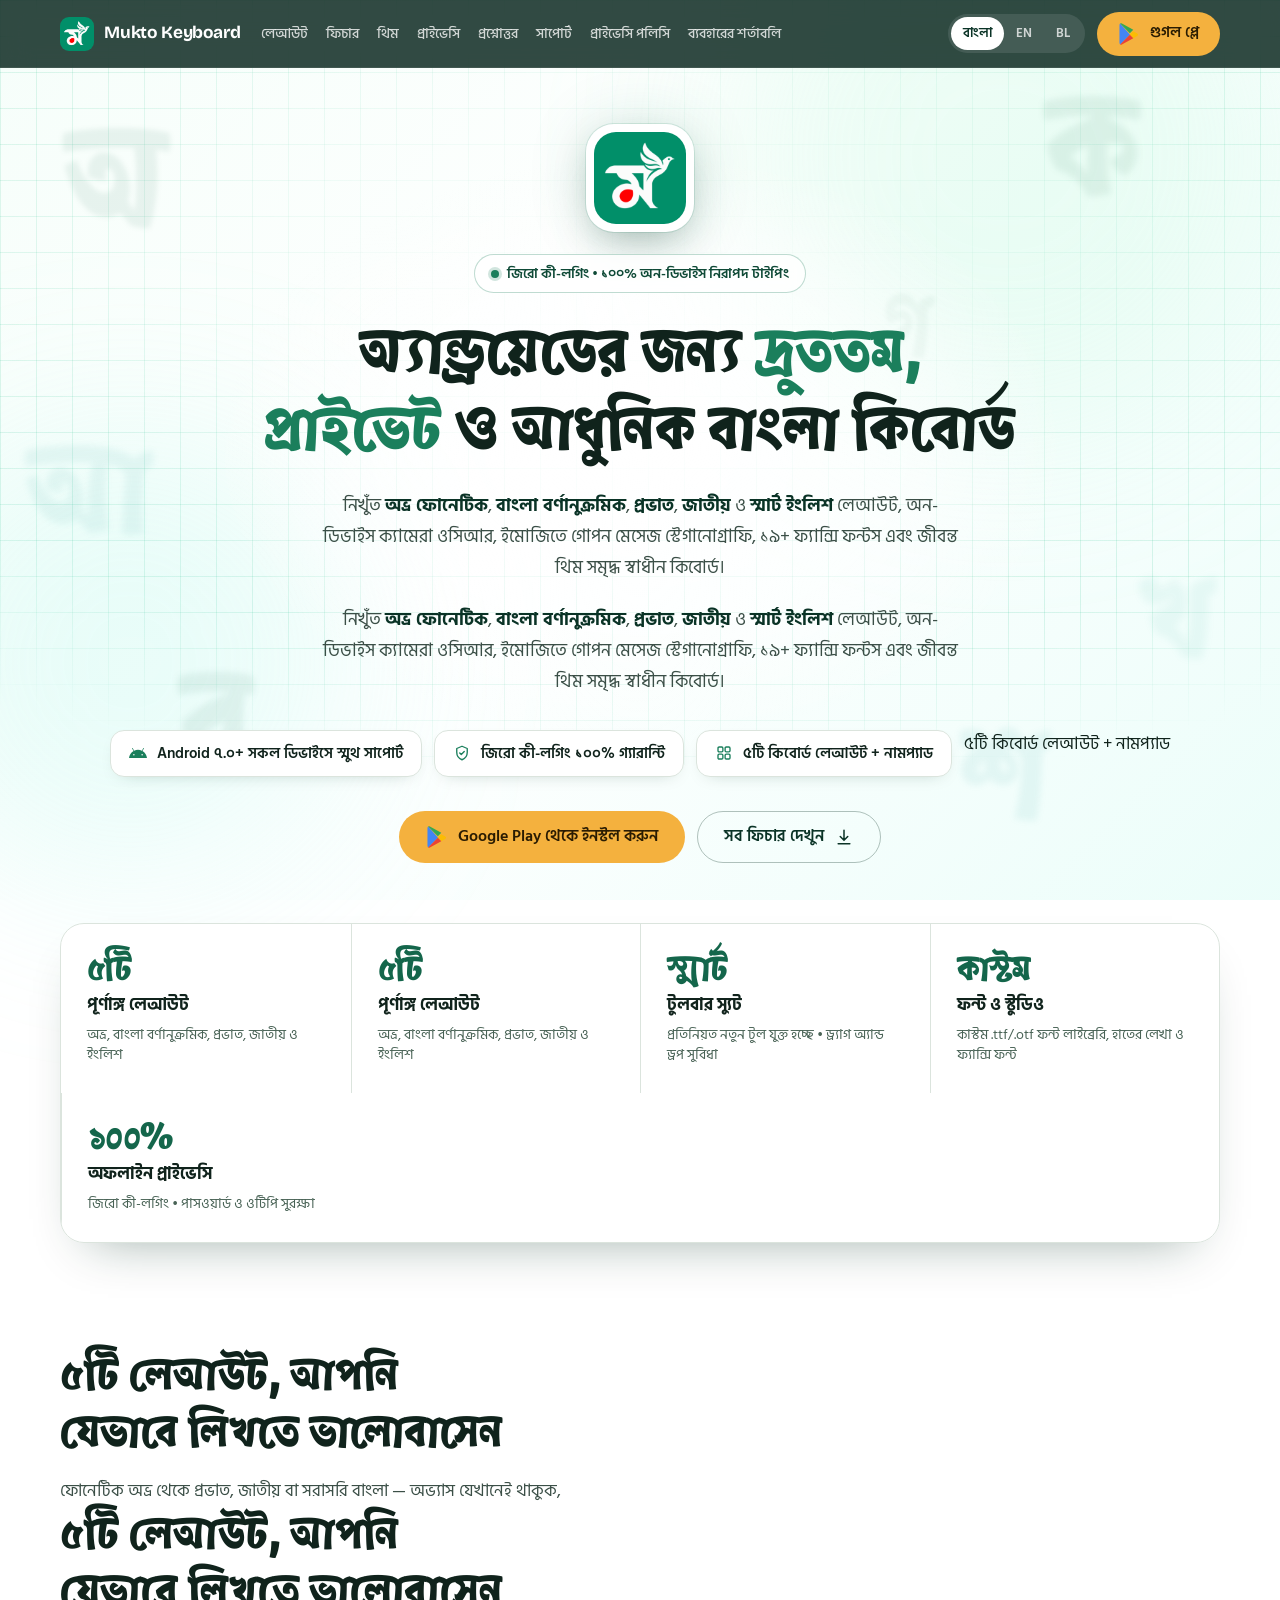
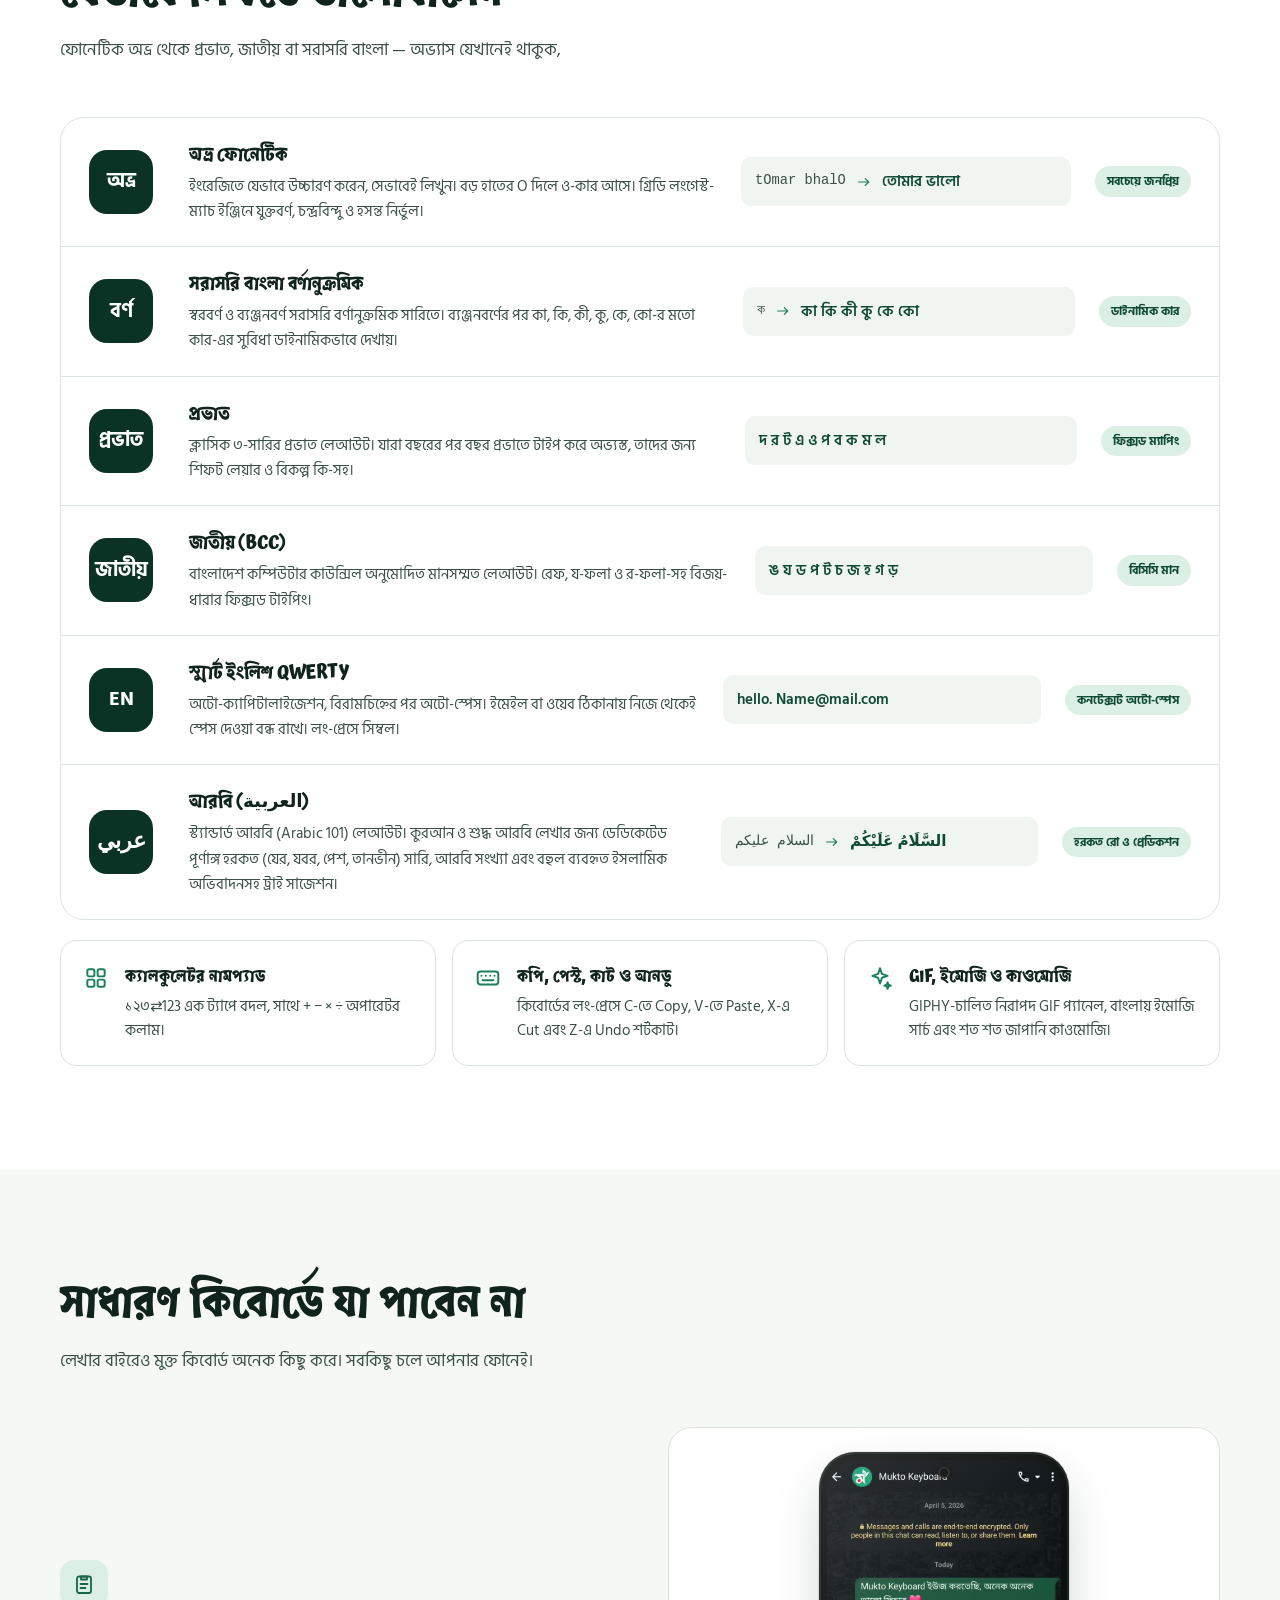
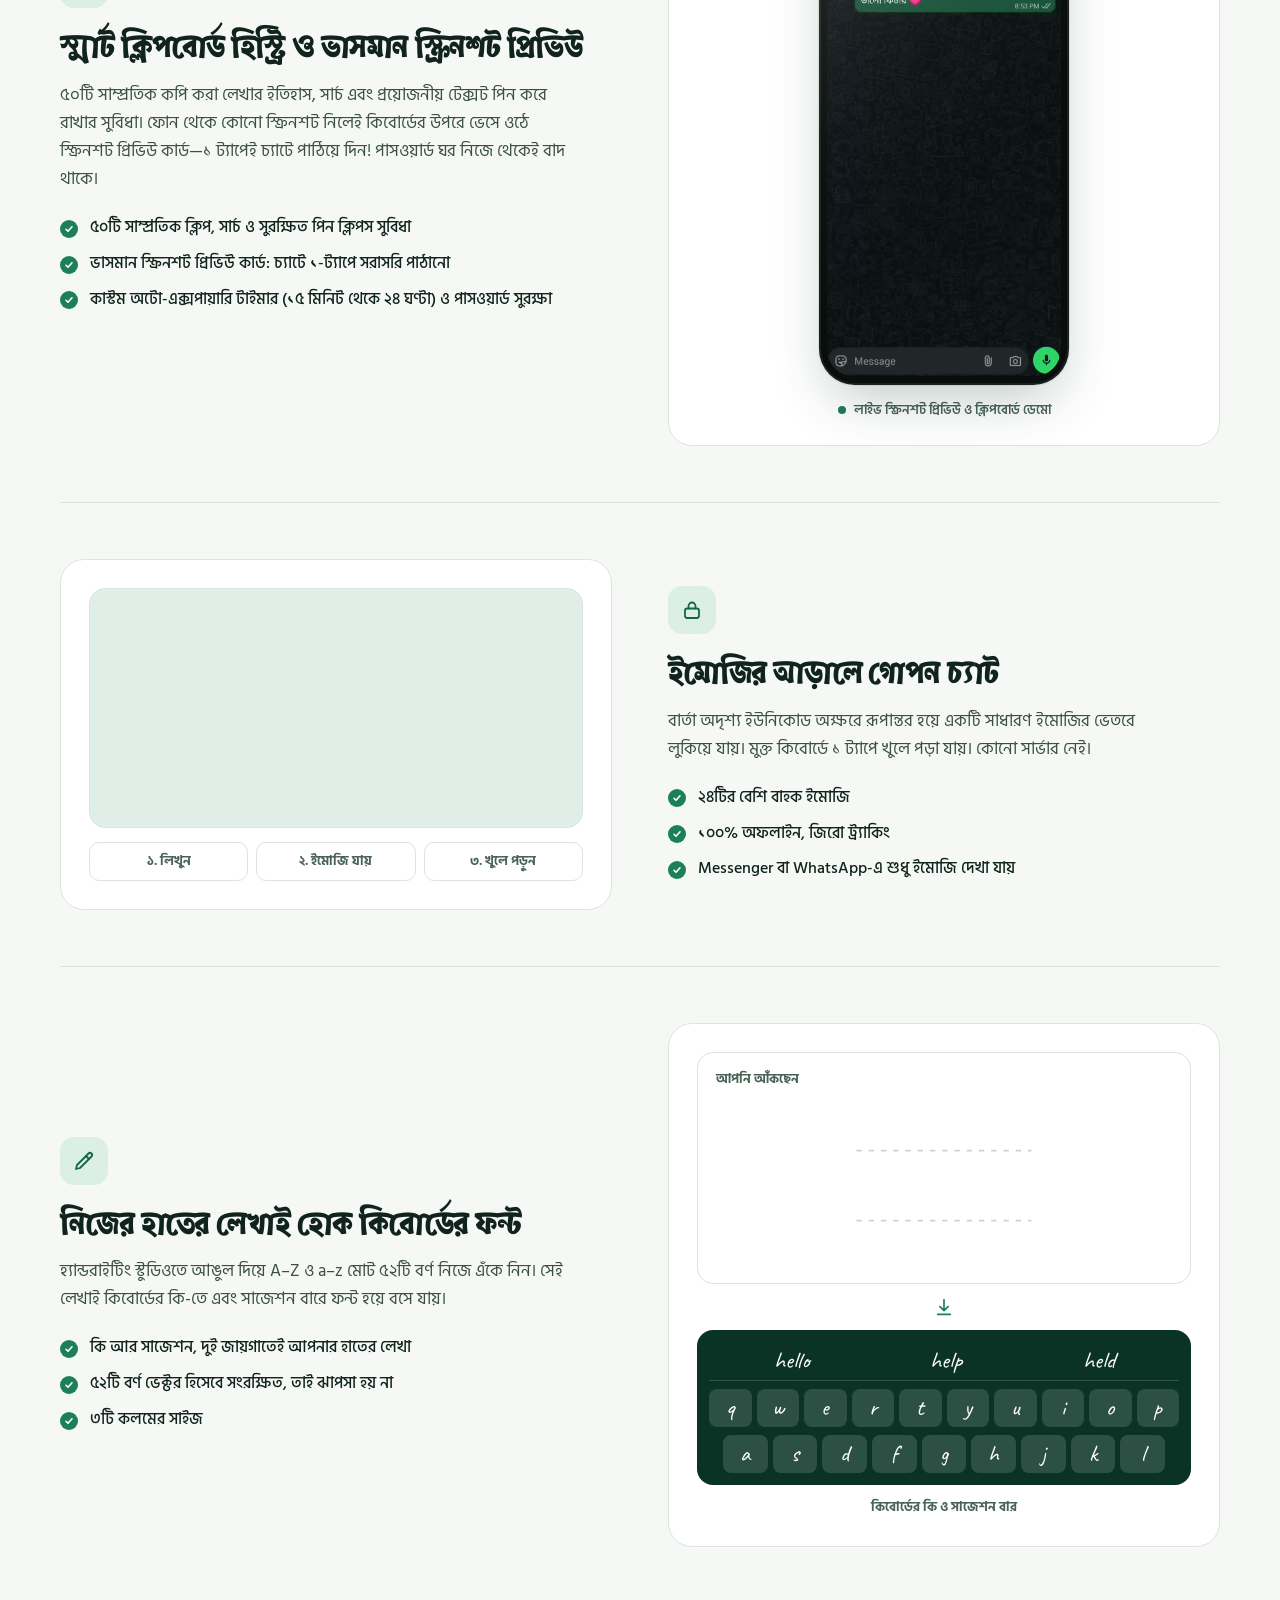
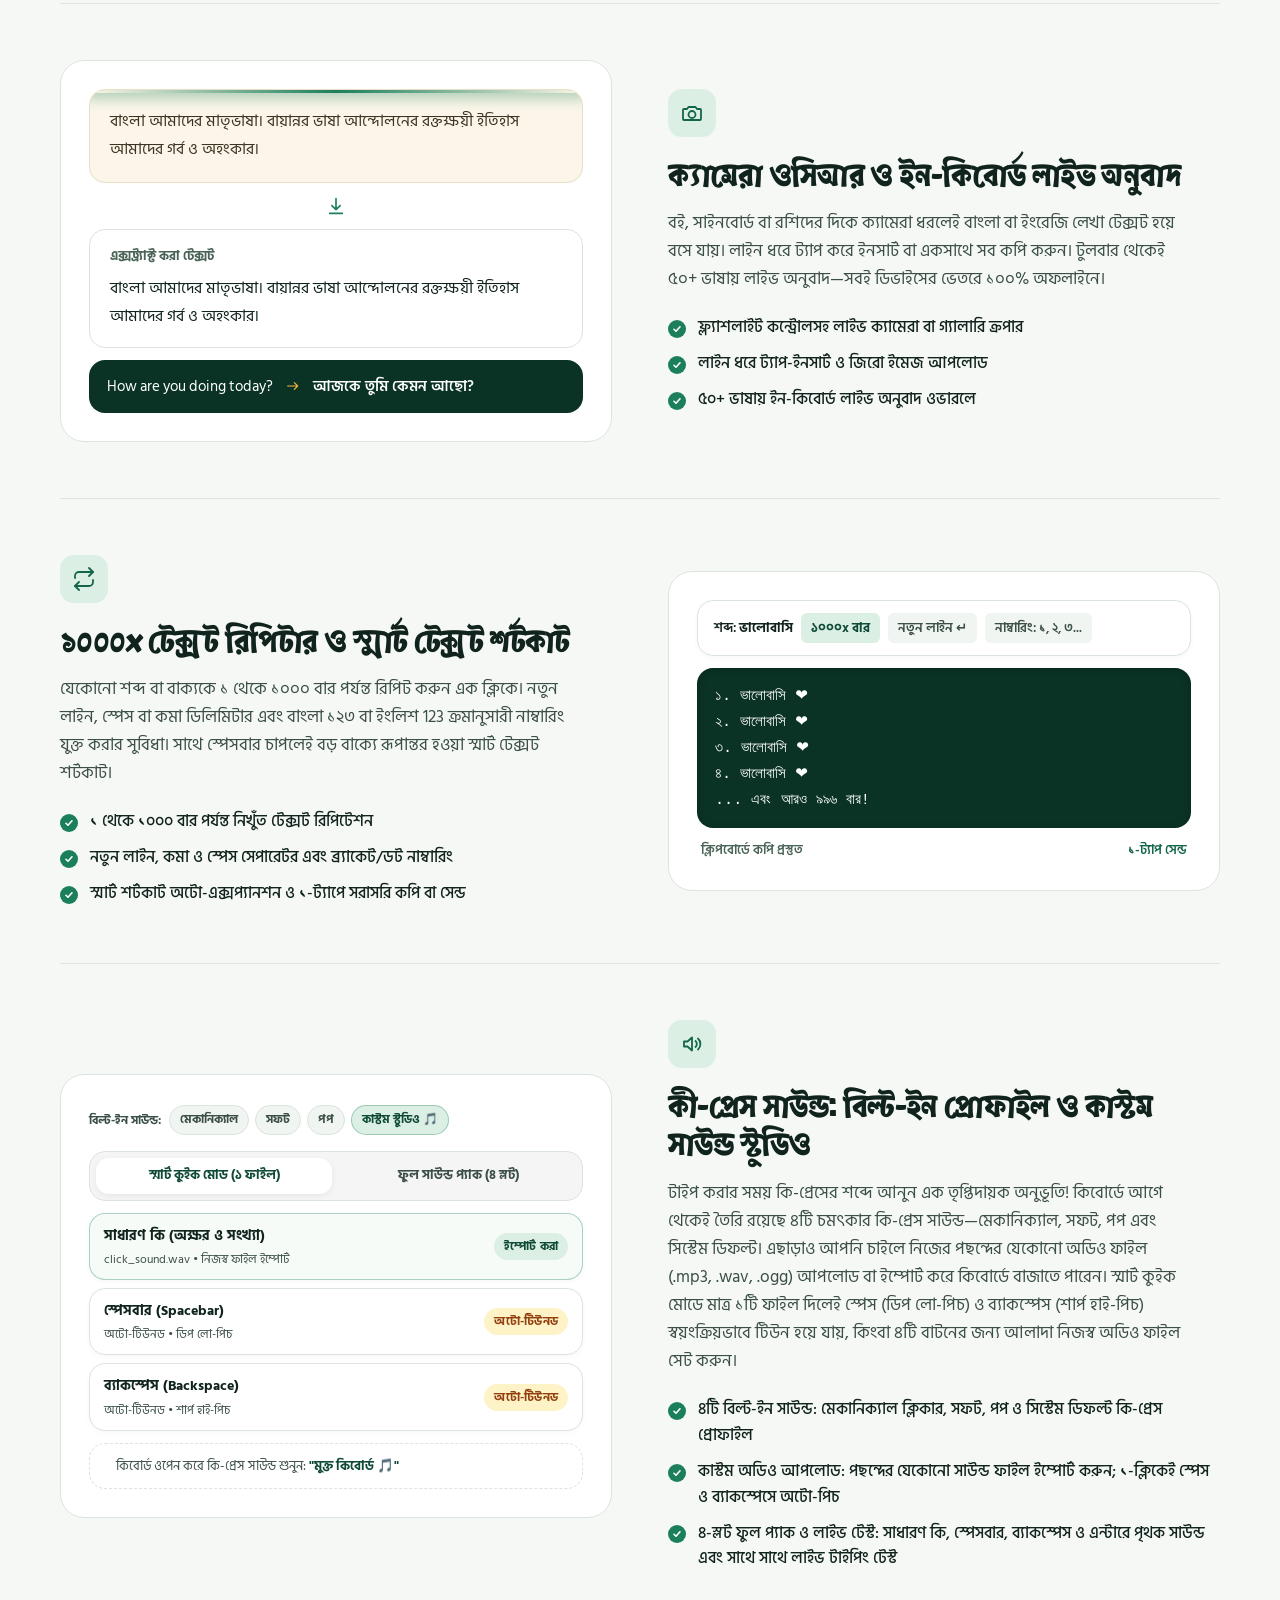
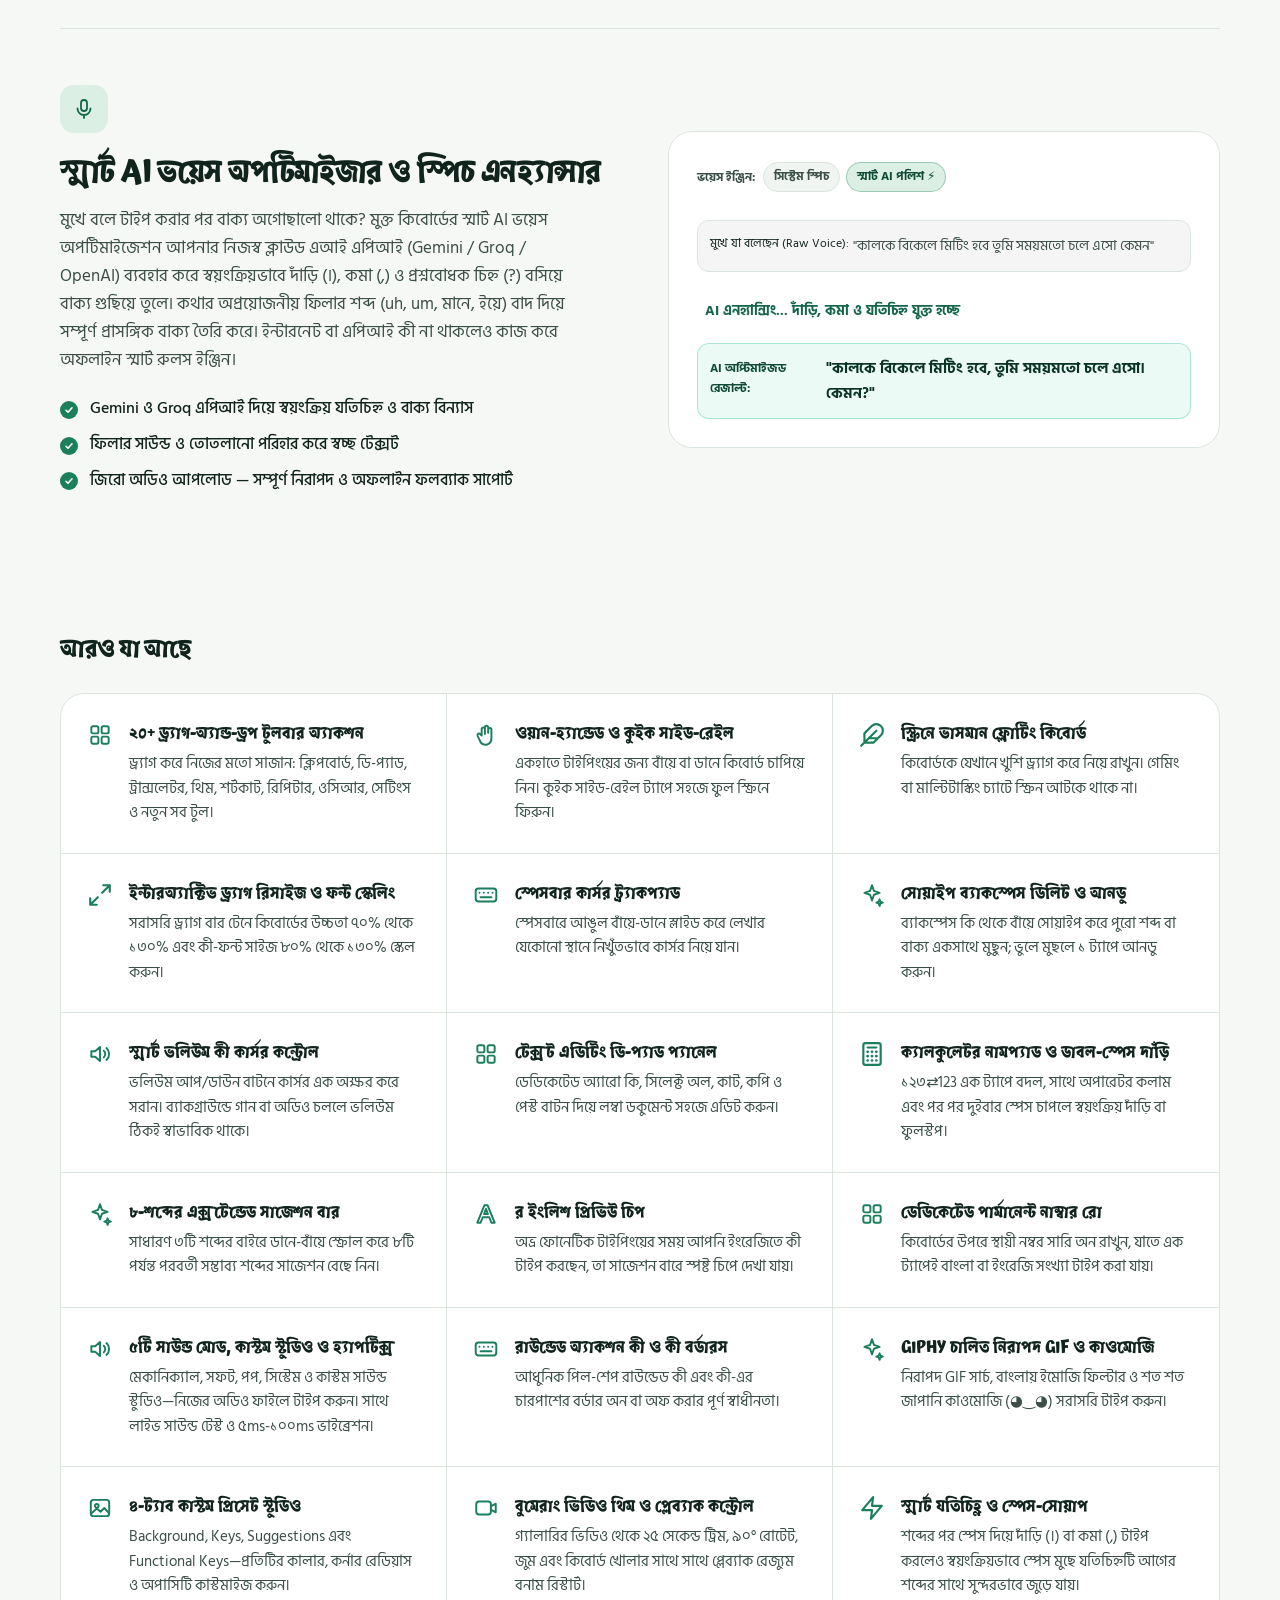
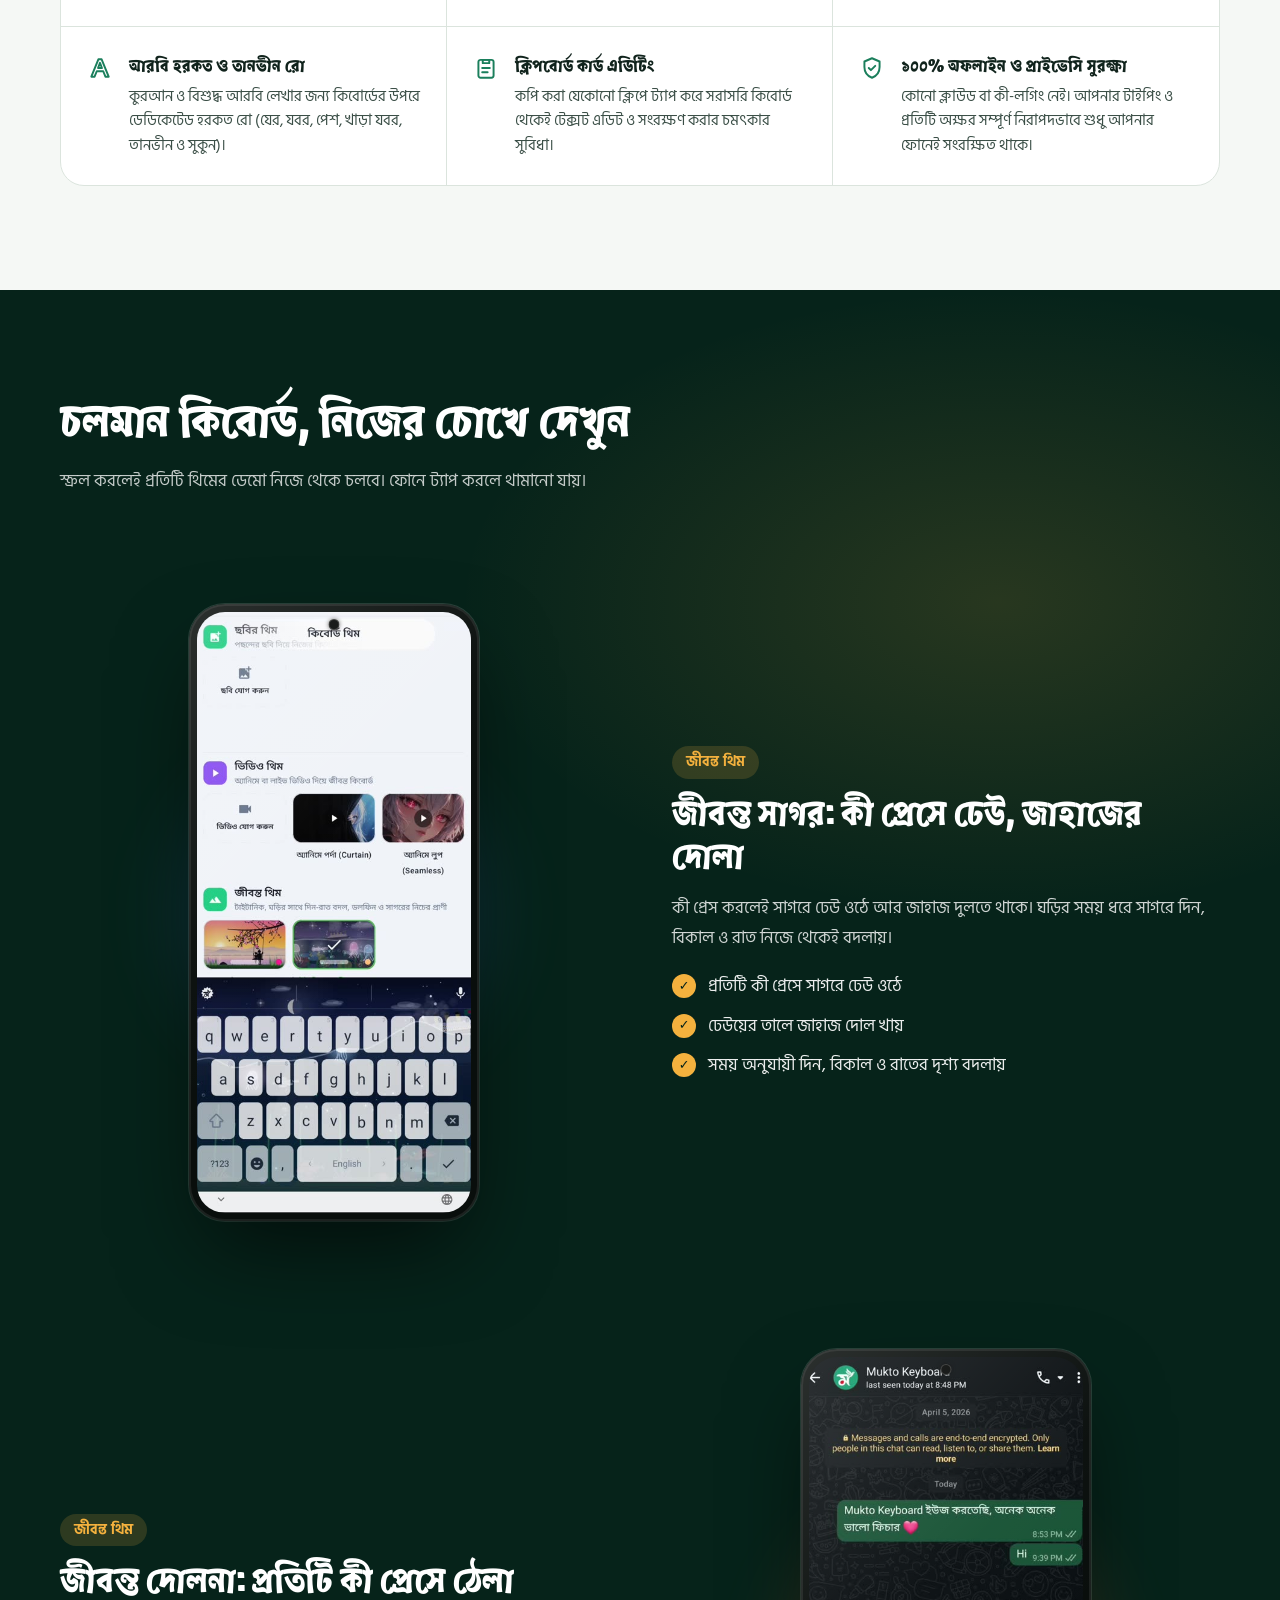
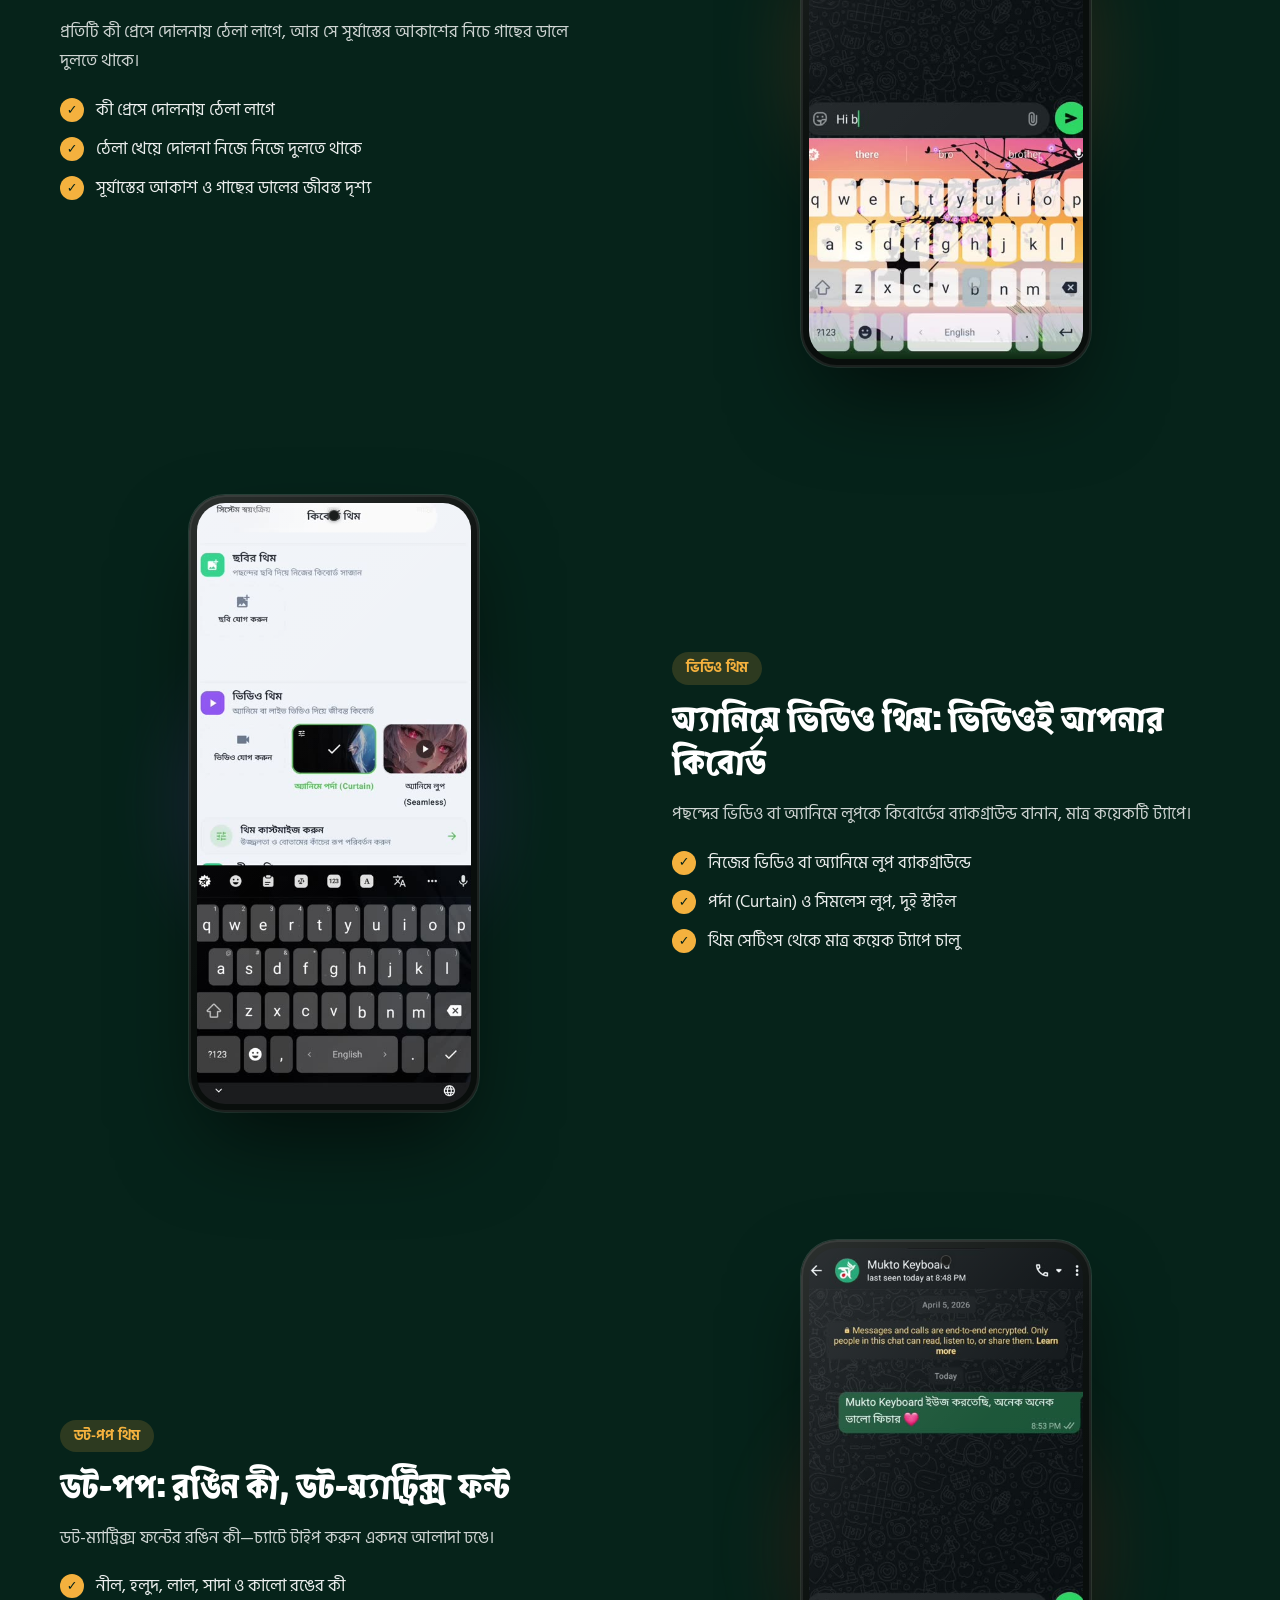
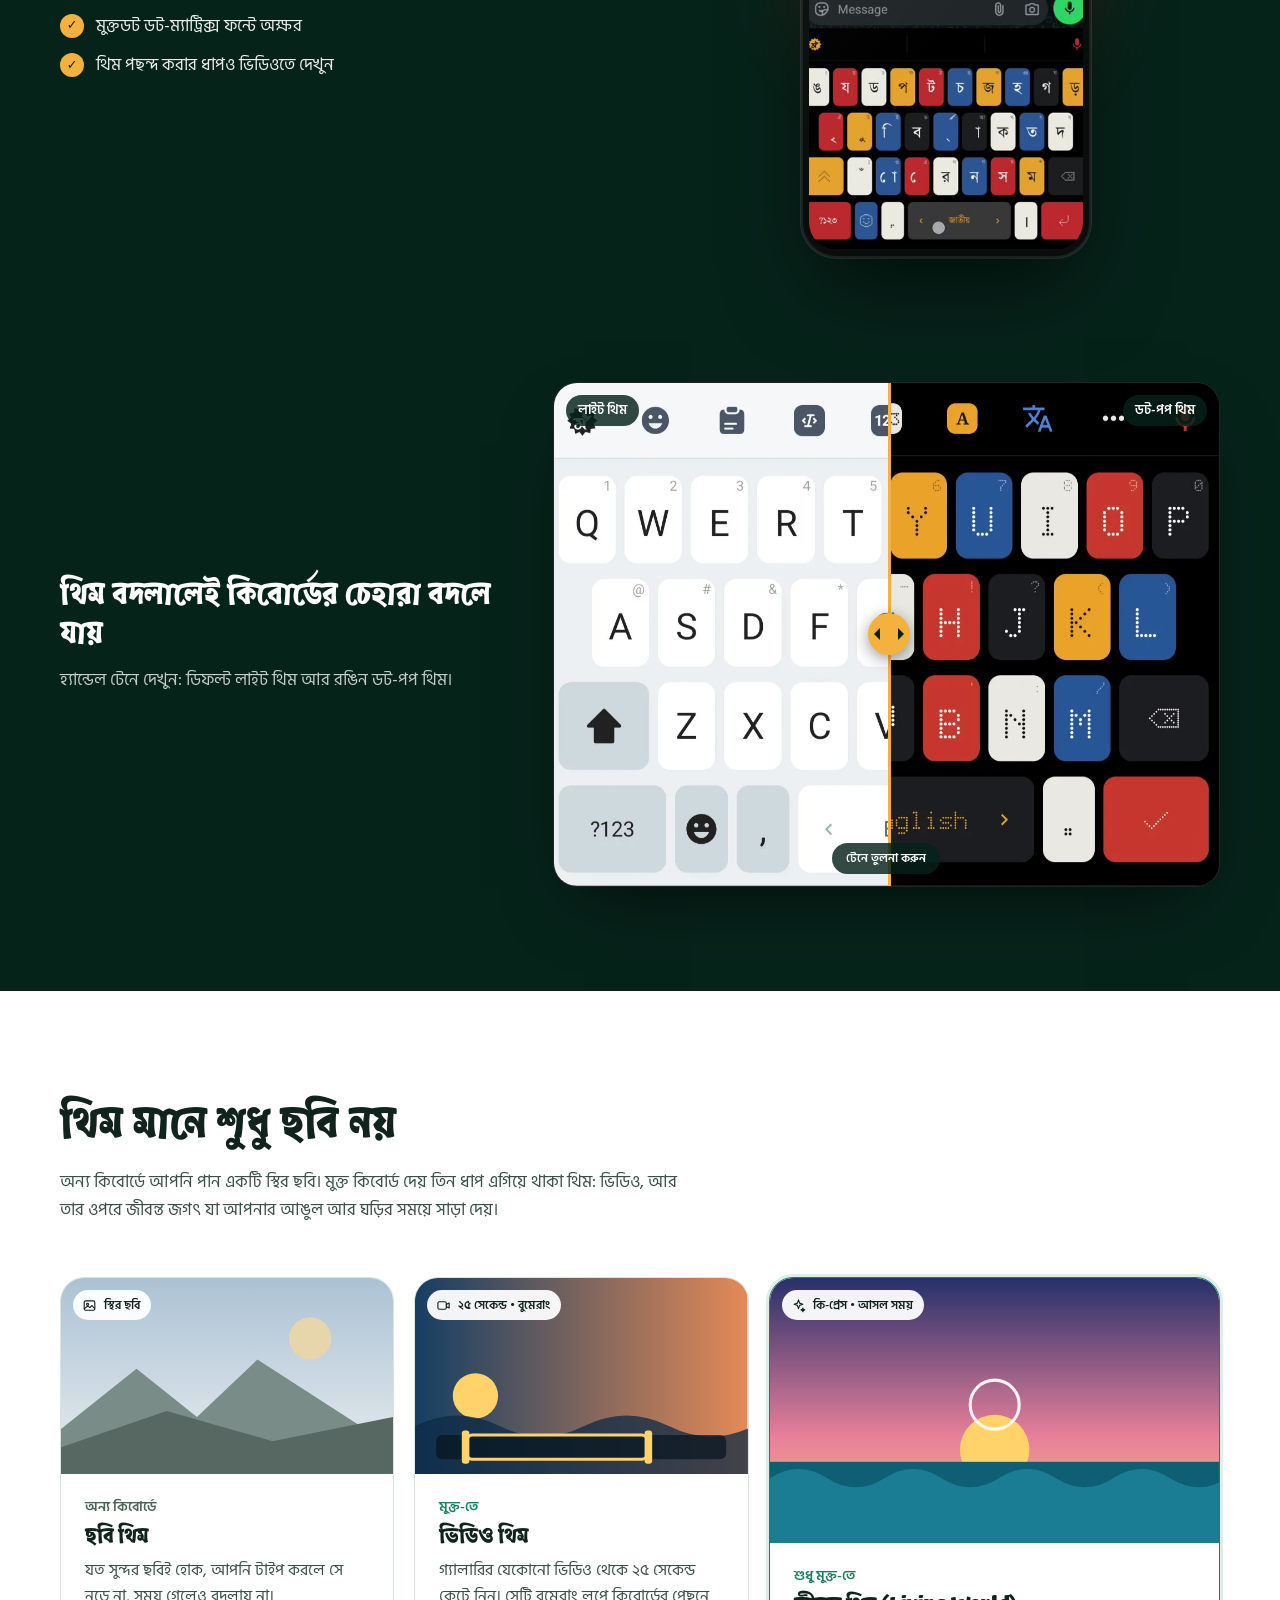
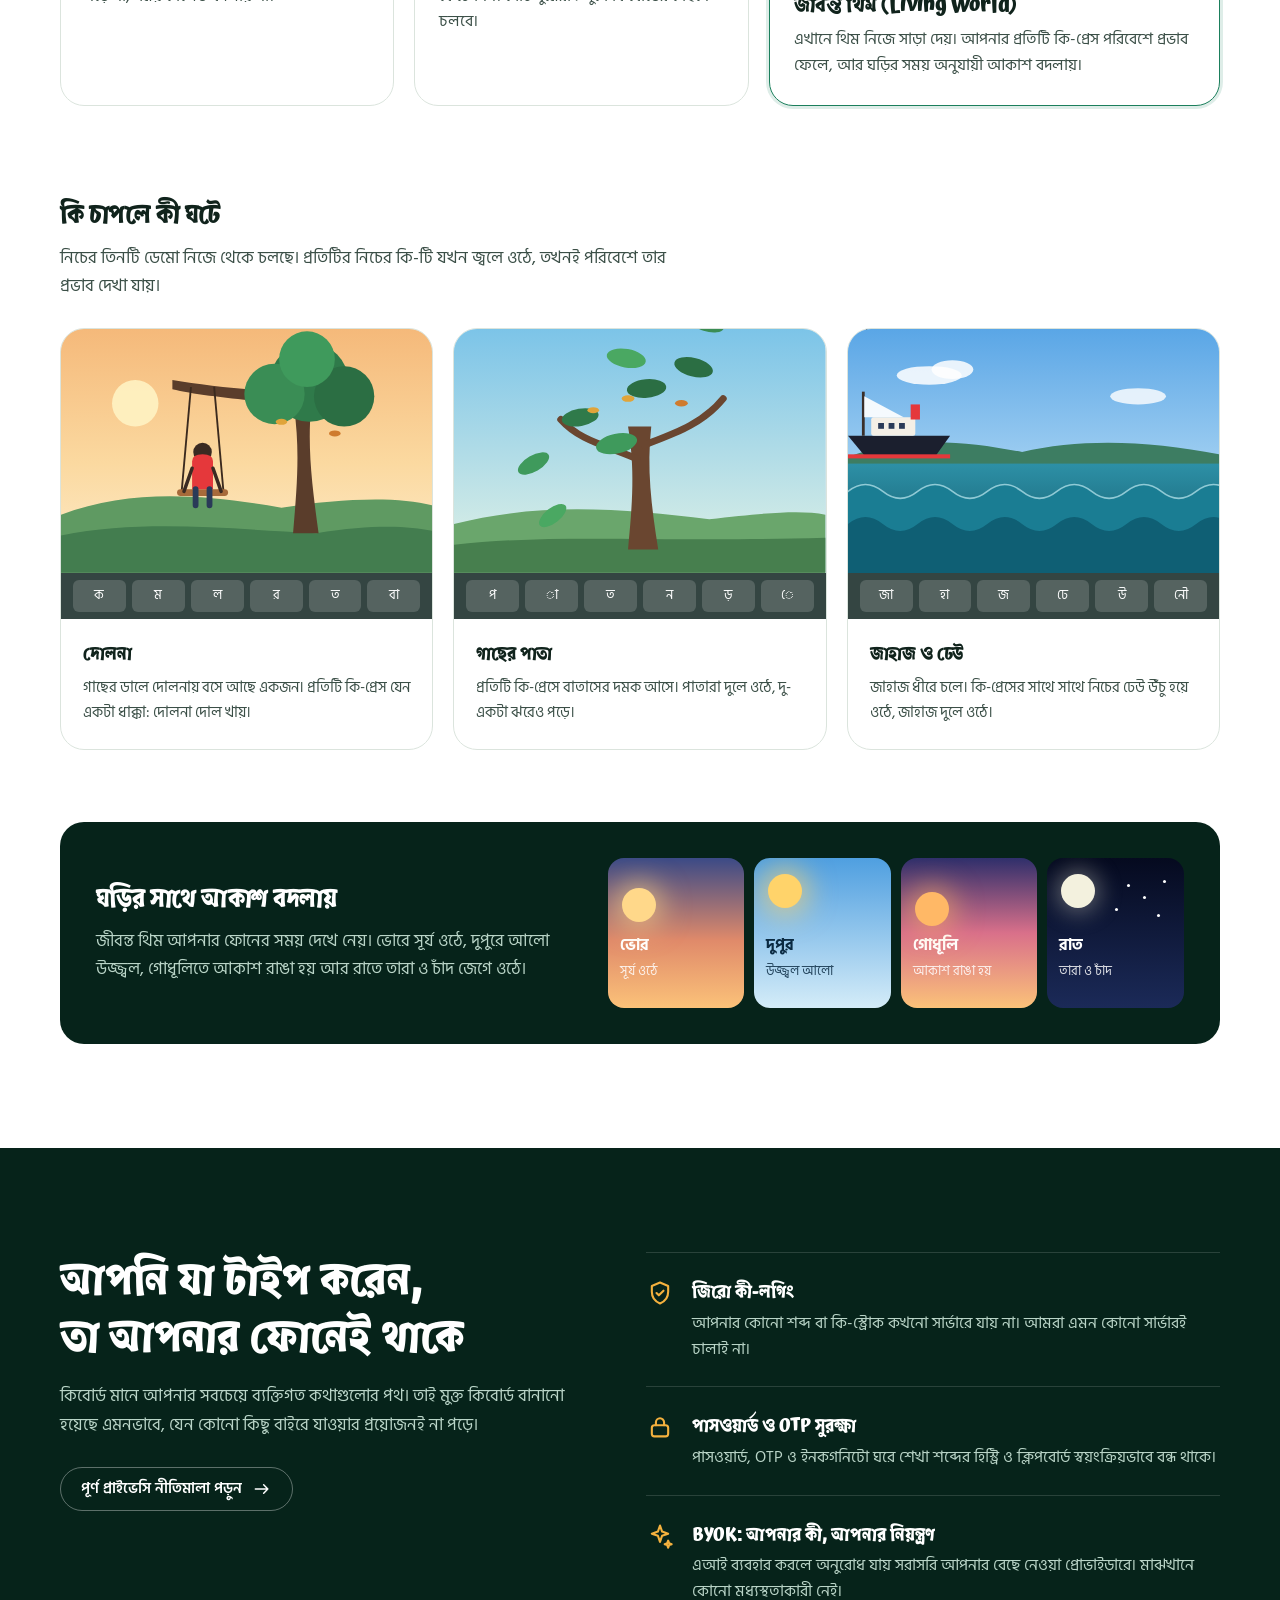
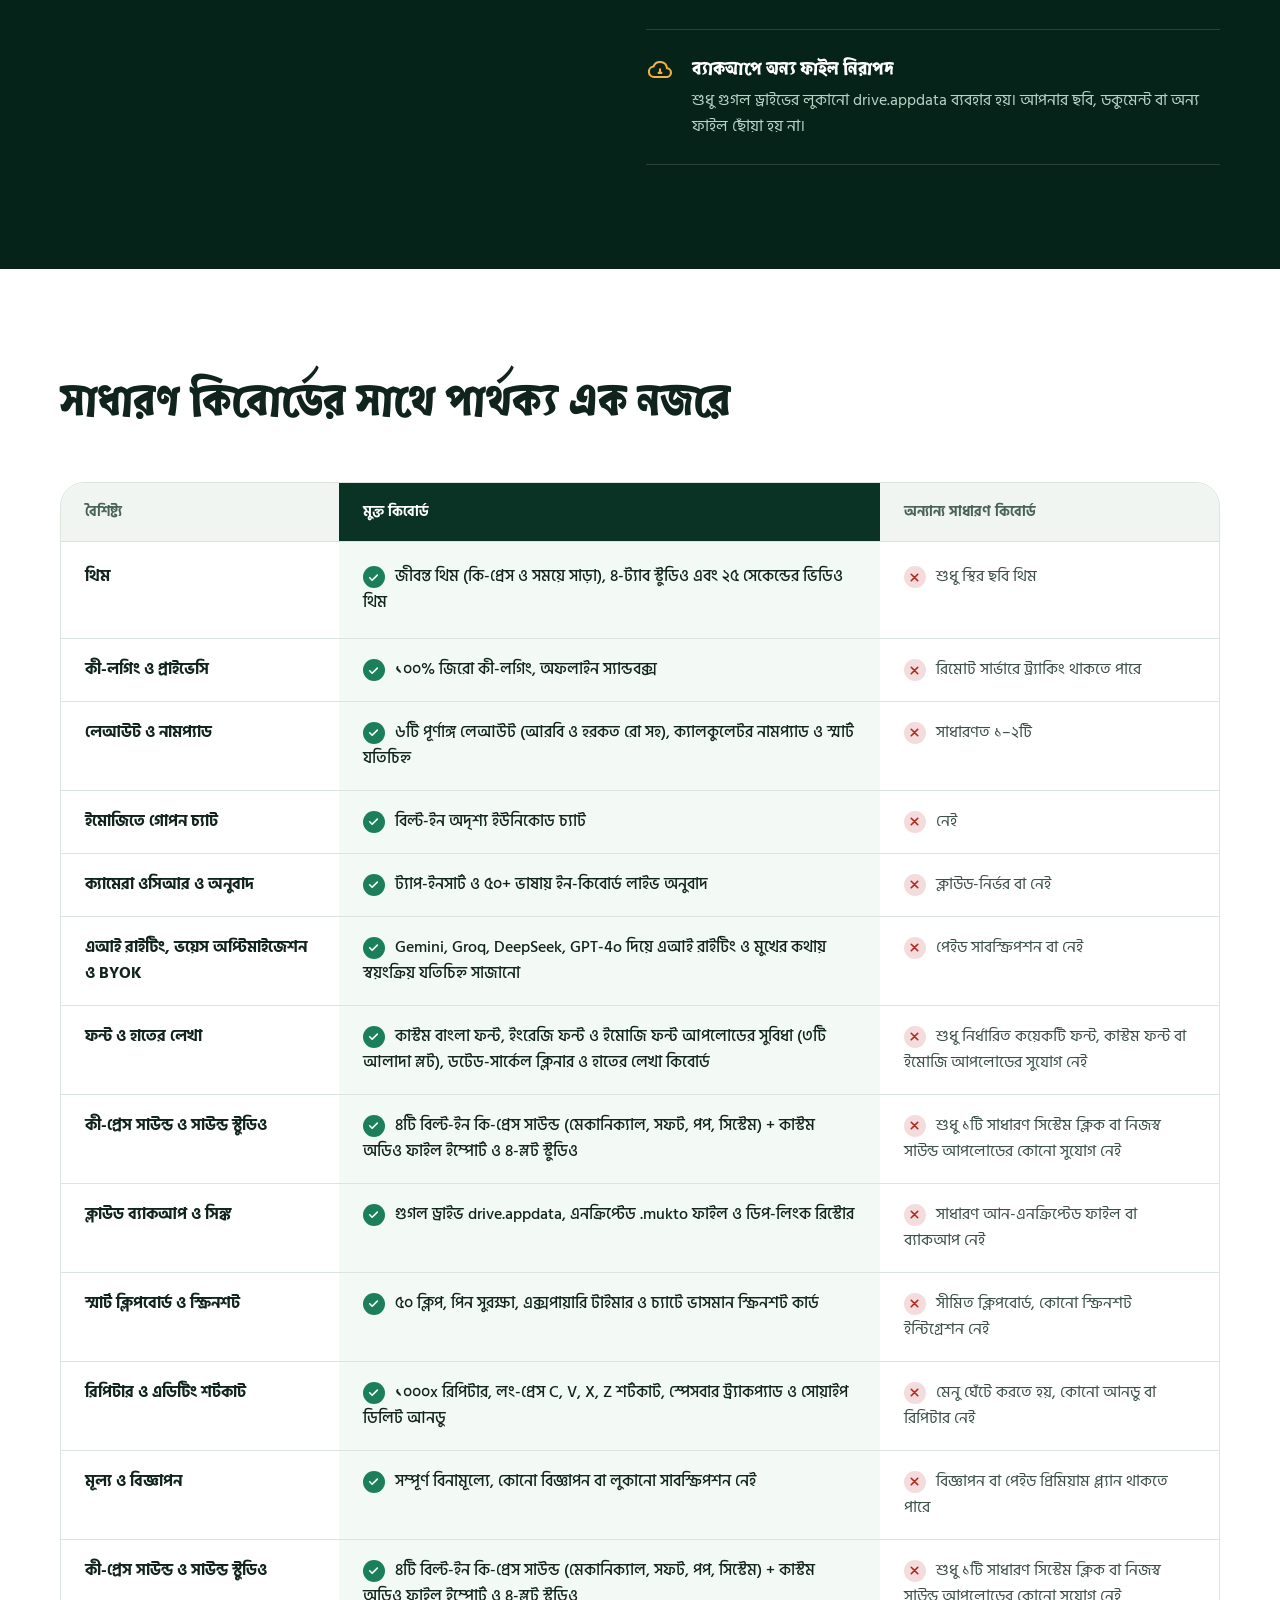
==== commit 8fdcbbd7: "fix(index): remove duplicate and malformed meta content attributes Clean up stray duplicate content " ====
--- a/index.html
+++ b/index.html
@@ -6,15 +6,9 @@
     <meta name="viewport" content="width=device-width, initial-scale=1.0" />
     <title>Mukto Keyboard (মুক্ত কিবোর্ড) — অফিশিয়াল মুক্ত অ্যাপ (Mukto App / Mukto BD)</title>
     <meta name="description"
-        content="মুক্ত কিবোর্ড — অ্যান্ড্রয়েডের জন্য অফিশিয়াল মুক্ত অ্যাপ (Mukto App / Mukto BD)। জিরো কী-লগিং, নিখুঁত অভ্র ফোনেটিক, ৫টি লেআউট, অন-ডিভাইস ক্যামেরা ওসিআর ও জীবন্ত থিম সমৃদ্ধ স্বাধীন বাংলা কিবোর্ড।" />
-    content="মুক্ত কিবোর্ড — অ্যান্ড্রয়েডের জন্য অফিশিয়াল মুক্ত অ্যাপ (Mukto App / Mukto BD)। জিরো কী-লগিং, নিখুঁত
-    অভ্র ফোনেটিক, আরবিসহ ৬টি লেআউট, স্মার্ট AI ভয়েস অপ্টিমাইজার, অন-ডিভাইস ক্যামেরা ওসিআর ও জীবন্ত থিম সমৃদ্ধ স্বাধীন
-    কিবোর্ড।" />
+        content="মুক্ত কিবোর্ড — অ্যান্ড্রয়েডের জন্য অফিশিয়াল মুক্ত অ্যাপ (Mukto App / Mukto BD)। জিরো কী-লগিং, নিখুঁত অভ্র ফোনেটিক, আরবিসহ ৬টি লেআউট, স্মার্ট AI ভয়েস অপ্টিমাইজার, অন-ডিভাইস ক্যামেরা ওসিআর ও জীবন্ত থিম সমৃদ্ধ স্বাধীন কিবোর্ড।" />
     <meta name="keywords"
-        content="Mukto App, মুক্ত অ্যাপ, Mukto BD, মুক্ত বিডি, mukto.bd, Mukto, মুক্ত, Mukto Keyboard, মুক্ত কিবোর্ড, Bangla Keyboard, Avro Keyboard Android, Living World theme, video theme keyboard, Probhat, Jatiya, Offline OCR Keyboard, Zero Keylogging" />
-    content="Mukto App, মুক্ত অ্যাপ, Mukto BD, মুক্ত বিডি, mukto.bd, Mukto, মুক্ত, Mukto Keyboard, মুক্ত কিবোর্ড, Bangla
-    Keyboard, Arabic Keyboard Android, হরকত কিবোর্ড, Arabic 101, Voice AI Optimizer, Avro Keyboard Android, Living World
-    theme, video theme keyboard, Probhat, Jatiya, Offline OCR Keyboard, Zero Keylogging" />
+        content="Mukto App, মুক্ত অ্যাপ, Mukto BD, মুক্ত বিডি, mukto.bd, Mukto, মুক্ত, Mukto Keyboard, মুক্ত কিবোর্ড, Bangla Keyboard, Arabic Keyboard Android, হরকত কিবোর্ড, Arabic 101, Voice AI Optimizer, Avro Keyboard Android, Living World theme, video theme keyboard, Probhat, Jatiya, Offline OCR Keyboard, Zero Keylogging" />
     <meta name="author" content="Md Mobassher Ahmed Sowrov — JS Organization" />
     <meta name="robots" content="index, follow, max-snippet:-1, max-image-preview:large" />
     <meta name="theme-color" content="#0a3326" />
@@ -24,12 +18,9 @@
     <meta property="og:site_name" content="Mukto Keyboard" />
     <meta property="og:locale" content="bn_BD" />
     <meta property="og:locale:alternate" content="en_US" />
-    <meta property="og:title" content="Mukto Keyboard (মুক্ত কিবোর্ড) — দ্রুততম ও ১০০% প্রাইভেট বাংলা কিবোর্ড" />
     <meta property="og:title" content="Mukto Keyboard (মুক্ত কিবোর্ড) — দ্রুততম ও ১০০% প্রাইভেট বাংলা ও আরবি কিবোর্ড" />
     <meta property="og:description"
-        content="নিখুঁত অভ্র ফোনেটিক, ৫টি পূর্ণাঙ্গ লেআউট, অন-ডিভাইস ক্যামেরা ওসিআর, গোপন চ্যাট ও জিরো কী-লগিং — আপনার ফোনেই, ১০০% প্রাইভেট।" />
-    content="নিখুঁত অভ্র ফোনেটিক, আরবিসহ ৬টি পূর্ণাঙ্গ লেআউট, স্মার্ট AI ভয়েস অপ্টিমাইজার, অন-ডিভাইস ক্যামেরা ওসিআর,
-    গোপন চ্যাট ও জিরো কী-লগিং — আপনার ফোনেই, ১০০% প্রাইভেট।" />
+        content="নিখুঁত অভ্র ফোনেটিক, আরবিসহ ৬টি পূর্ণাঙ্গ লেআউট, স্মার্ট AI ভয়েস অপ্টিমাইজার, অন-ডিভাইস ক্যামেরা ওসিআর, গোপন চ্যাট ও জিরো কী-লগিং — আপনার ফোনেই, ১০০% প্রাইভেট।" />
     <meta property="og:url" content="https://mukto.bd/" />
     <meta property="og:image" content="https://mukto.bd/assets/logo.png" />
     <meta property="og:image:type" content="image/png" />
@@ -39,9 +30,7 @@
     <meta name="twitter:card" content="summary_large_image" />
     <meta name="twitter:title" content="Mukto Keyboard (মুক্ত কিবোর্ড)" />
     <meta name="twitter:description"
-        content="The fast, smart and 100% private Bengali keyboard for Android: Avro phonetic, 5 layouts, on-device OCR, secret chat and Living World themes." />
-    content="The fast, smart and 100% private keyboard for Android: Avro phonetic, 6 layouts with Arabic, Voice AI
-    Optimizer, on-device OCR, secret chat and Living World themes." />
+        content="The fast, smart and 100% private keyboard for Android: Avro phonetic, 6 layouts with Arabic, Voice AI Optimizer, on-device OCR, secret chat and Living World themes." />
     <meta name="twitter:image" content="https://mukto.bd/assets/logo.png" />
     <meta name="twitter:image:alt" content="Mukto Keyboard Logo — মুক্ত কিবোর্ড" />
 
@@ -58,11 +47,6 @@
     <script type="application/json" id="page-meta">
     {
       "bn": { "title": "Mukto Keyboard (মুক্ত কিবোর্ড) — অফিশিয়াল মুক্ত অ্যাপ (Mukto App / Mukto BD)",
-              "description": "মুক্ত কিবোর্ড — অ্যান্ড্রয়েডের জন্য অফিশিয়াল মুক্ত অ্যাপ (Mukto App / Mukto BD)। জিরো কী-লগিং, নিখুঁত অভ্র ফোনেটিক, ৫টি লেআউট, অন-ডিভাইস ক্যামেরা ওসিআর ও জীবন্ত থিম সমৃদ্ধ স্বাধীন বাংলা কিবোর্ড।" },
-      "en": { "title": "Mukto Keyboard (Mukto App) — Fast, Smart & 100% Private Bengali Keyboard | mukto.bd",
-              "description": "Official Mukto App (Mukto BD / mukto.bd) for Android: authentic Avro phonetic, 5 full layouts, on-device Camera OCR, secret chat, 19+ fancy fonts and Living World themes. Zero keylogging." },
-      "bl": { "title": "Mukto Keyboard (Mukto App / Mukto BD) — Fast, Smart o 100% Private Bangla Keyboard",
-              "description": "Android-er jonno official Mukto App (Mukto BD / mukto.bd): nikhut Avro phonetic, 5-ti layout, on-device Camera OCR, gopon chat, 19+ fancy font ebong Living World theme. Zero keylogging." }
               "description": "মুক্ত কিবোর্ড — অ্যান্ড্রয়েডের জন্য অফিশিয়াল মুক্ত অ্যাপ (Mukto App / Mukto BD)। জিরো কী-লগিং, নিখুঁত অভ্র ফোনেটিক, আরবিসহ ৬টি লেআউট, স্মার্ট AI ভয়েস অপ্টিমাইজার, অন-ডিভাইস ক্যামেরা ওসিআর ও জীবন্ত থিম সমৃদ্ধ স্বাধীন কিবোর্ড।" },
       "en": { "title": "Mukto Keyboard (Mukto App) — Fast, Smart & 100% Private Keyboard | mukto.bd",
               "description": "Official Mukto App (Mukto BD / mukto.bd) for Android: authentic Avro phonetic, 6 full layouts with Arabic, Smart AI Voice Optimizer, on-device Camera OCR, secret chat, 19+ fancy fonts and Living World themes. Zero keylogging." },
@@ -88,7 +72,6 @@
       },
       "url": "https://mukto.bd/",
       "image": "https://mukto.bd/assets/logo.png",
-      "description": "Private Bengali and English Android keyboard with Living World themes that react to key presses and the time of day, video themes, Avro phonetic engine, on-device OCR, BYOK AI writer and secret chat.",
       "description": "Private Bengali, Arabic and English Android keyboard with Living World themes that react to key presses and the time of day, video themes, Avro phonetic engine, dedicated Arabic layout with full Harakat, Voice AI optimizer, on-device OCR, BYOK AI writer and secret chat.",
       "author": {
         "@type": "Person",
@@ -1650,10 +1633,7 @@
                                 <th scope="row" data-i18n="cmp.r3">লেআউট ও নামপ্যাড</th>
                                 <td class="cmp-mukto"><span class="yes"><svg class="ic">
                                             <use href="#i-check" />
-                                        </svg></span><span data-i18n="cmp.r3a">৫টি লেআউট, ক্যালকুলেটর নামপ্যাড ও
-                                        ডাবল-স্পেস দাঁড়ি</span></td>
-                                </svg></span><span data-i18n="cmp.r3a">৬টি পূর্ণাঙ্গ লেআউট (আরবি ও হরকত রো সহ),
-                                    ক্যালকুলেটর নামপ্যাড ও স্মার্ট যতিচিহ্ন</span></td>
+                                        </svg></span><span data-i18n="cmp.r3a">৬টি পূর্ণাঙ্গ লেআউট (আরবি ও হরকত রো সহ), ক্যালকুলেটর নামপ্যাড ও স্মার্ট যতিচিহ্ন</span></td>
                                 <td><span class="no"><svg class="ic">
                                             <use href="#i-x" />
                                         </svg></span><span data-i18n="cmp.r3b">সাধারণত ১–২টি</span></td>
@@ -1678,14 +1658,10 @@
                                         </svg></span><span data-i18n="cmp.r5b">ক্লাউড-নির্ভর বা নেই</span></td>
                             </tr>
                             <tr>
-                                <th scope="row" data-i18n="cmp.r6">এআই রাইটিং ও BYOK</th>
                                 <th scope="row" data-i18n="cmp.r6">এআই রাইটিং, ভয়েস অপ্টিমাইজেশন ও BYOK</th>
                                 <td class="cmp-mukto"><span class="yes"><svg class="ic">
                                             <use href="#i-check" />
-                                        </svg></span><span data-i18n="cmp.r6a">Gemini, Groq, DeepSeek, GPT-4o, Ollama ও
-                                        ফলব্যাক চেইন</span></td>
-                                </svg></span><span data-i18n="cmp.r6a">Gemini, Groq, DeepSeek, GPT-4o দিয়ে এআই রাইটিং ও
-                                    মুখের কথায় স্বয়ংক্রিয় যতিচিহ্ন সাজানো</span></td>
+                                        </svg></span><span data-i18n="cmp.r6a">Gemini, Groq, DeepSeek, GPT-4o দিয়ে এআই রাইটিং ও মুখের কথায় স্বয়ংক্রিয় যতিচিহ্ন সাজানো</span></td>
                                 <td><span class="no"><svg class="ic">
                                             <use href="#i-x" />
                                         </svg></span><span data-i18n="cmp.r6b">পেইড সাবস্ক্রিপশন বা নেই</span></td>
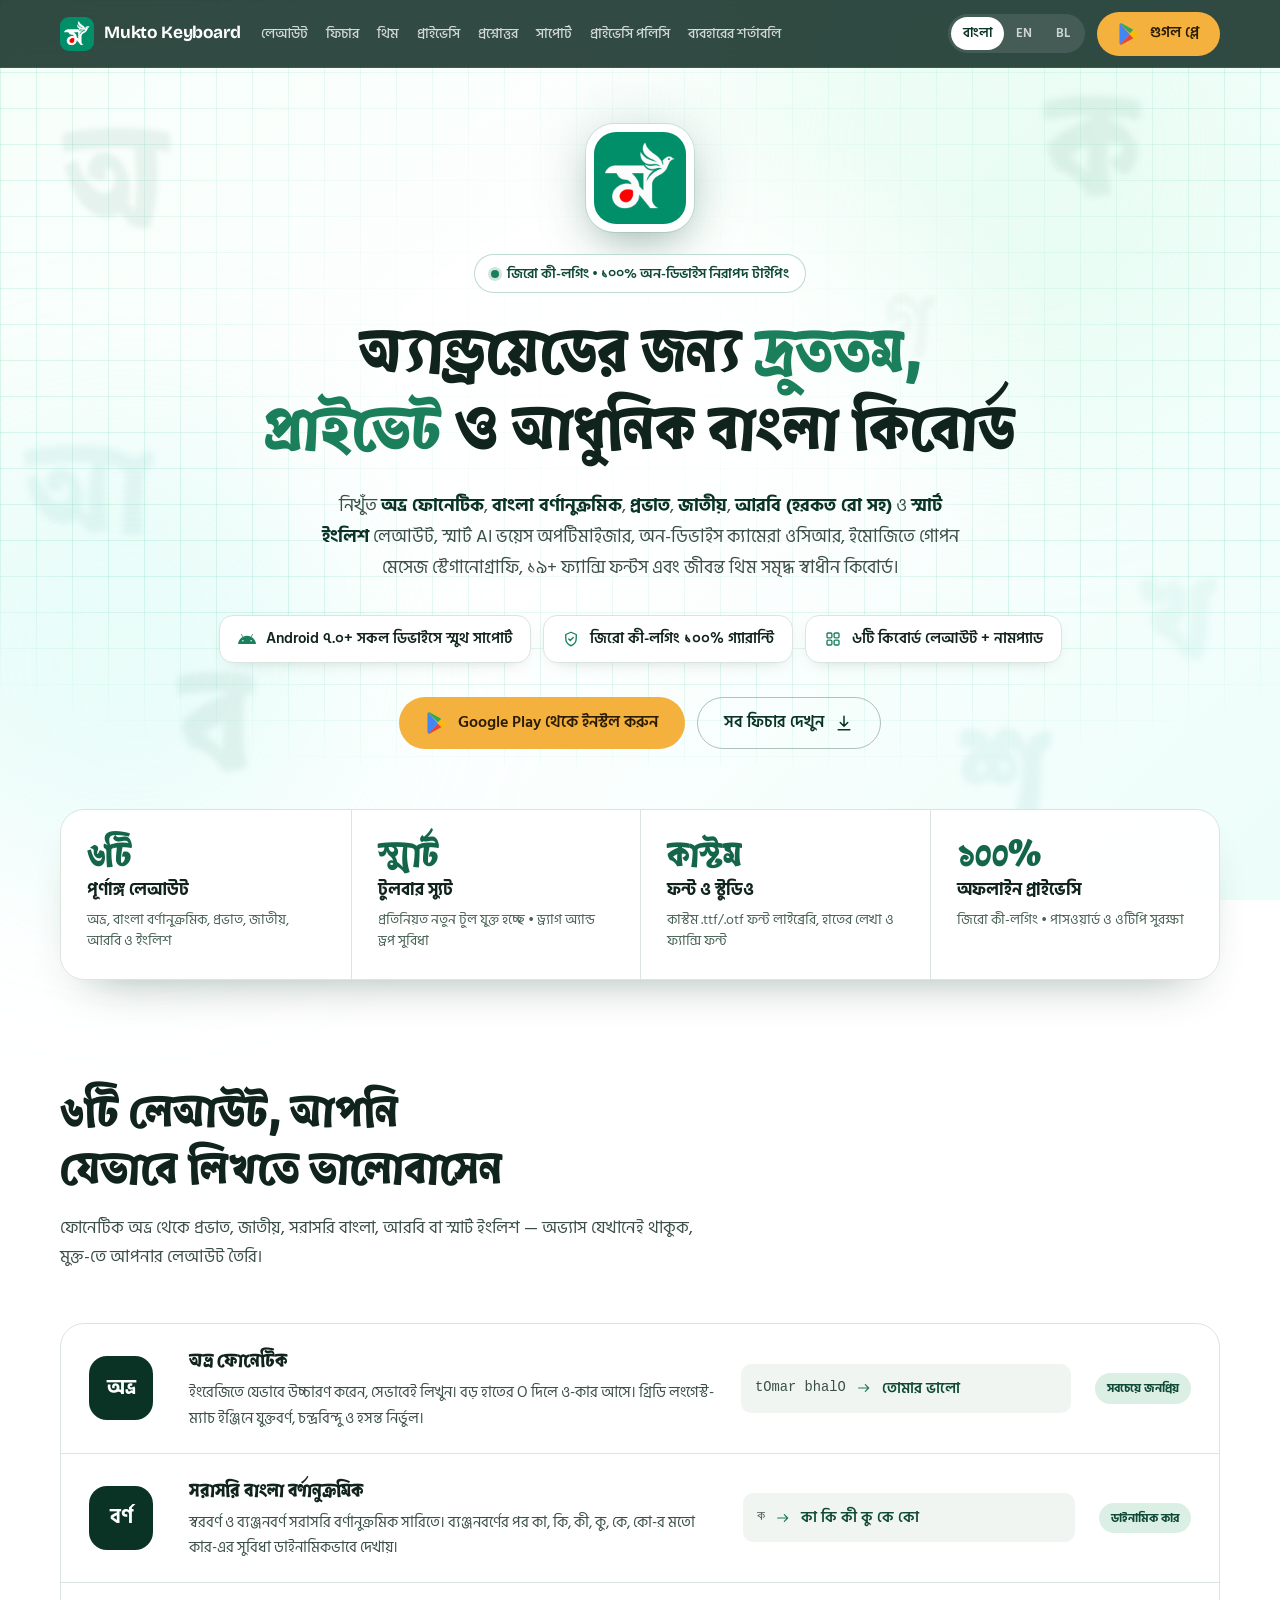
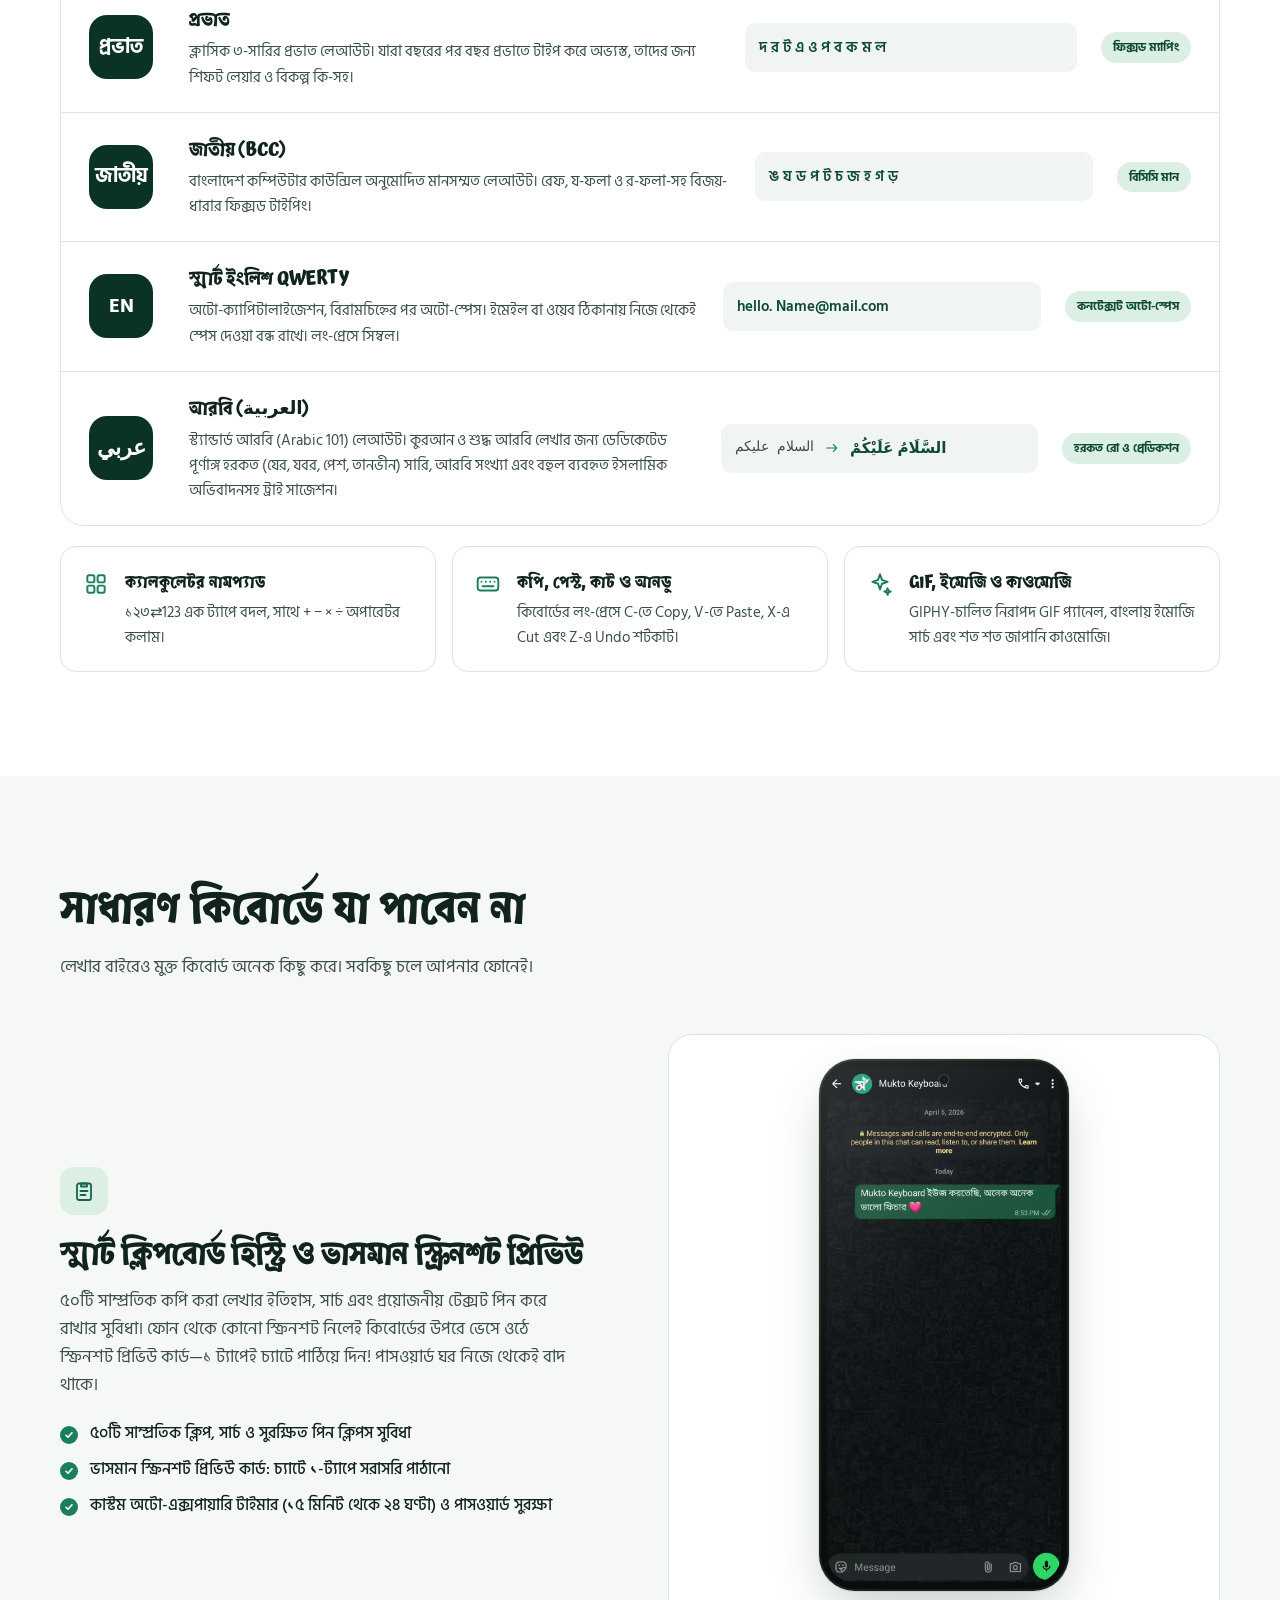
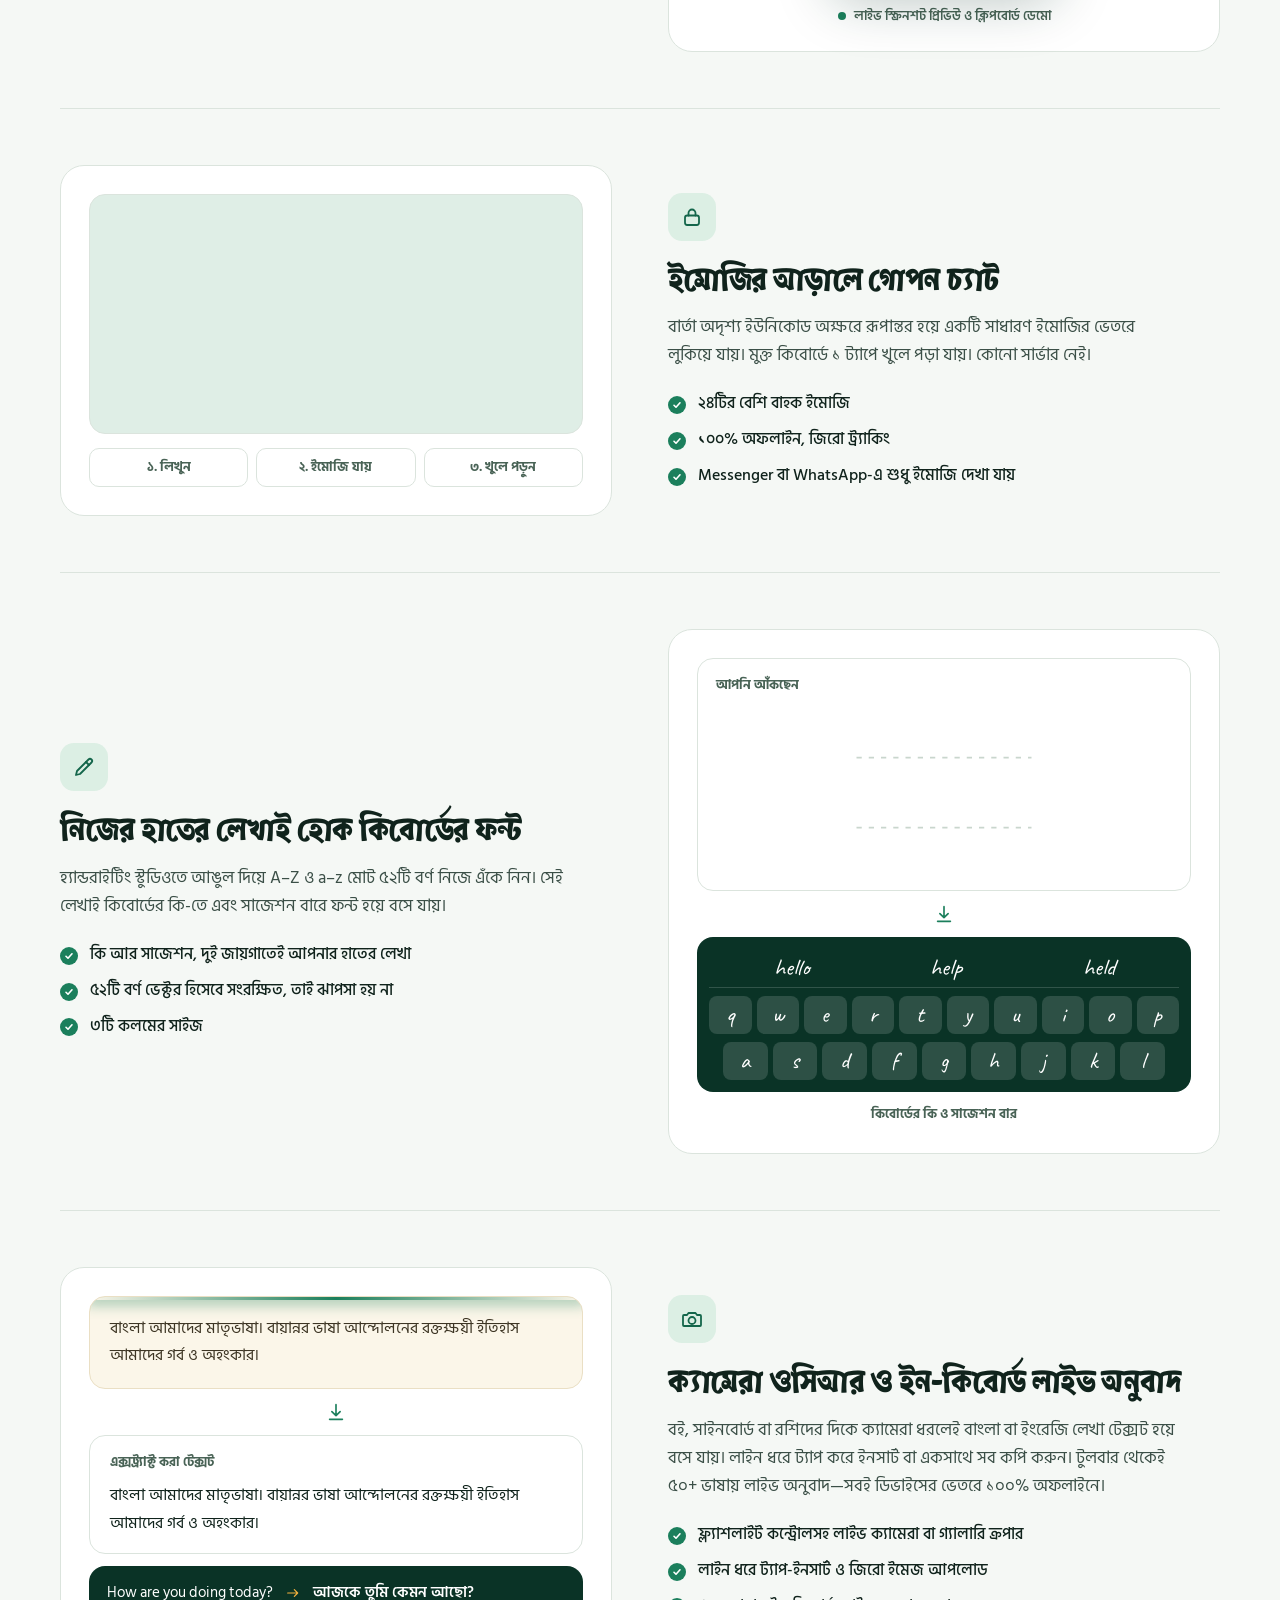
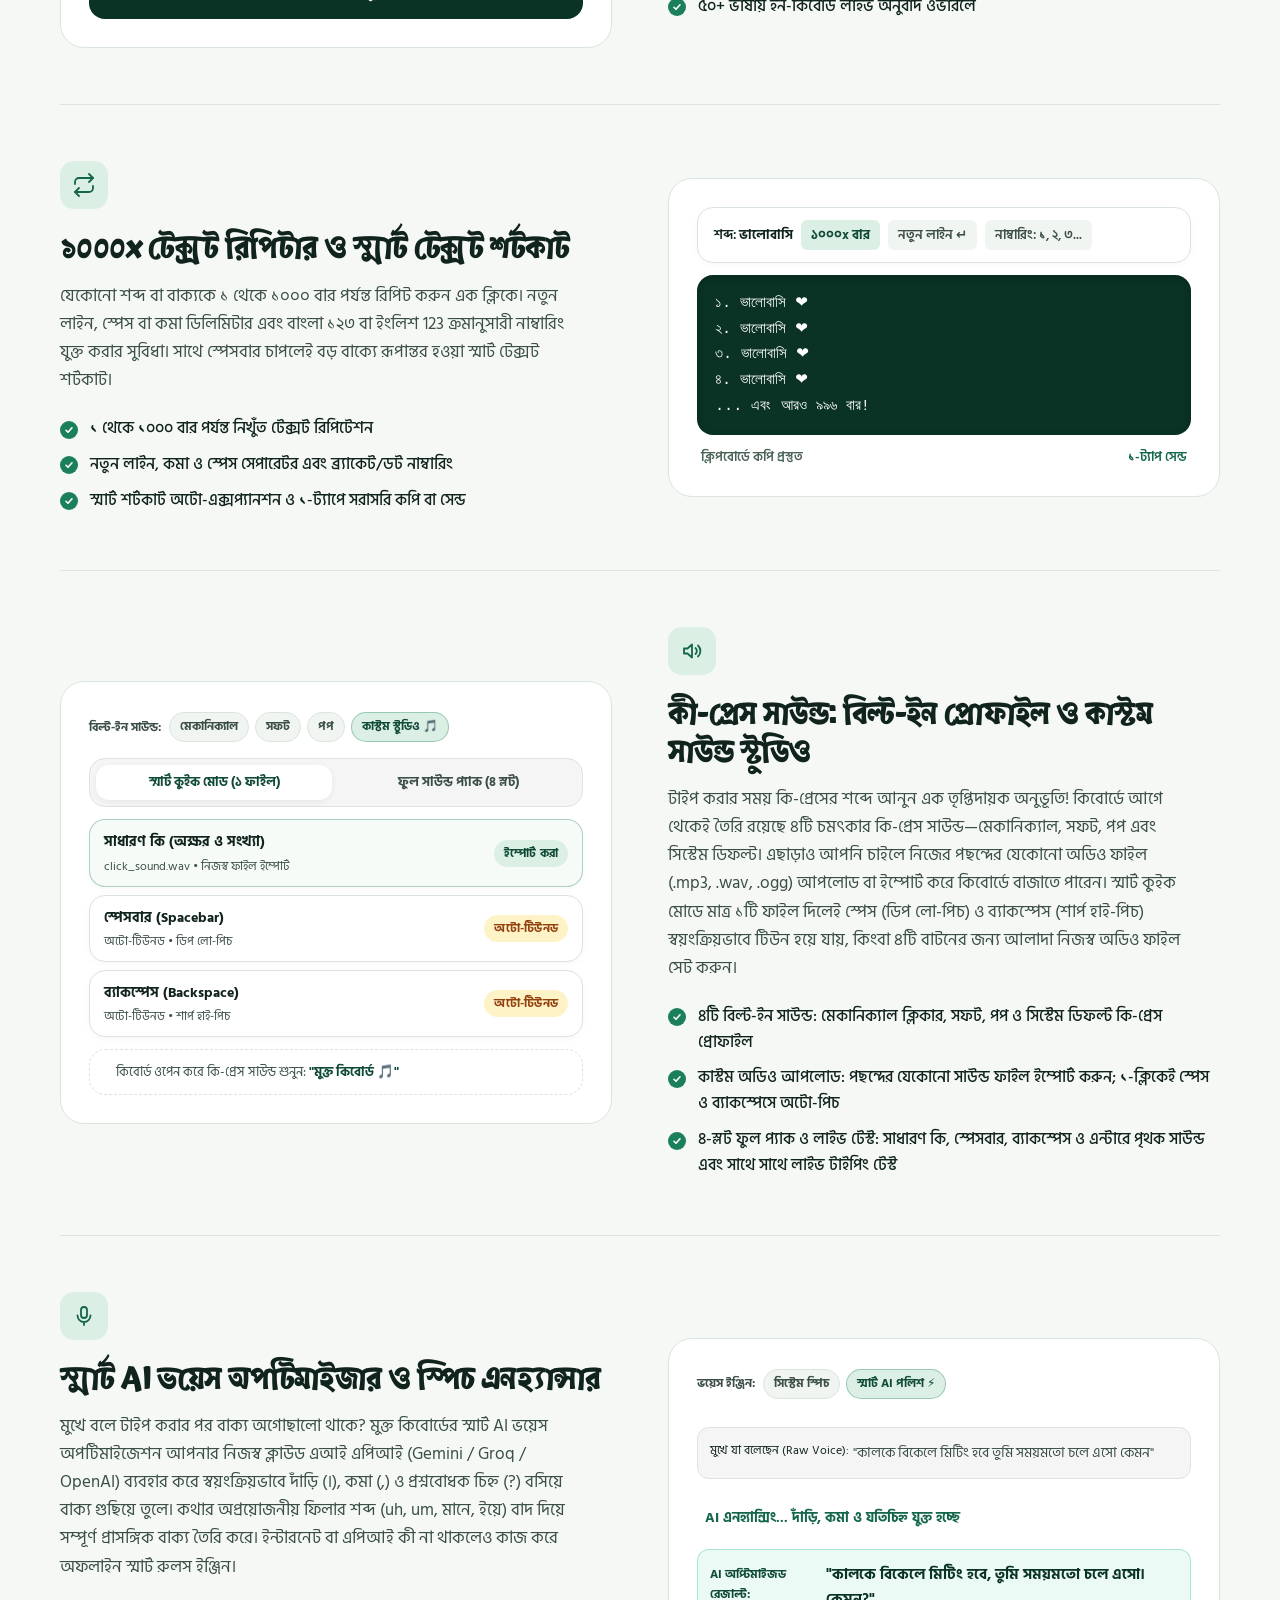
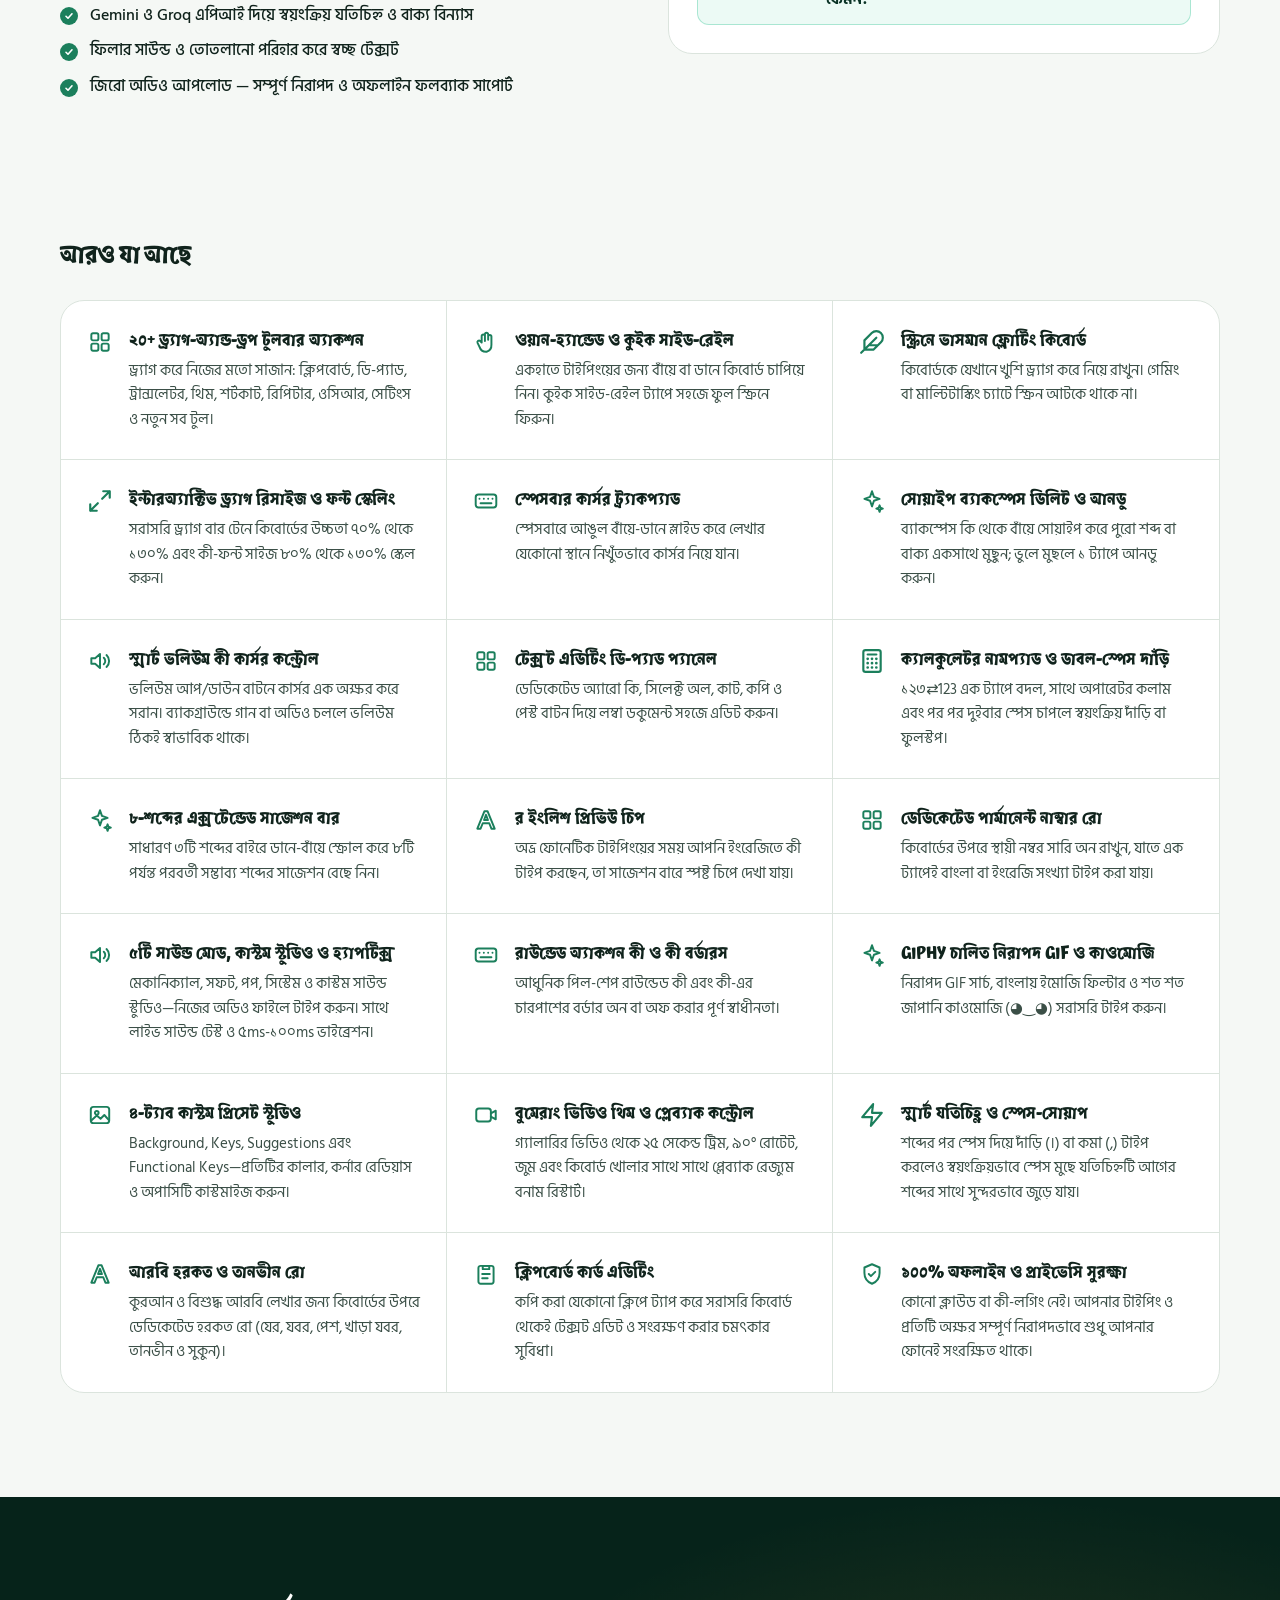
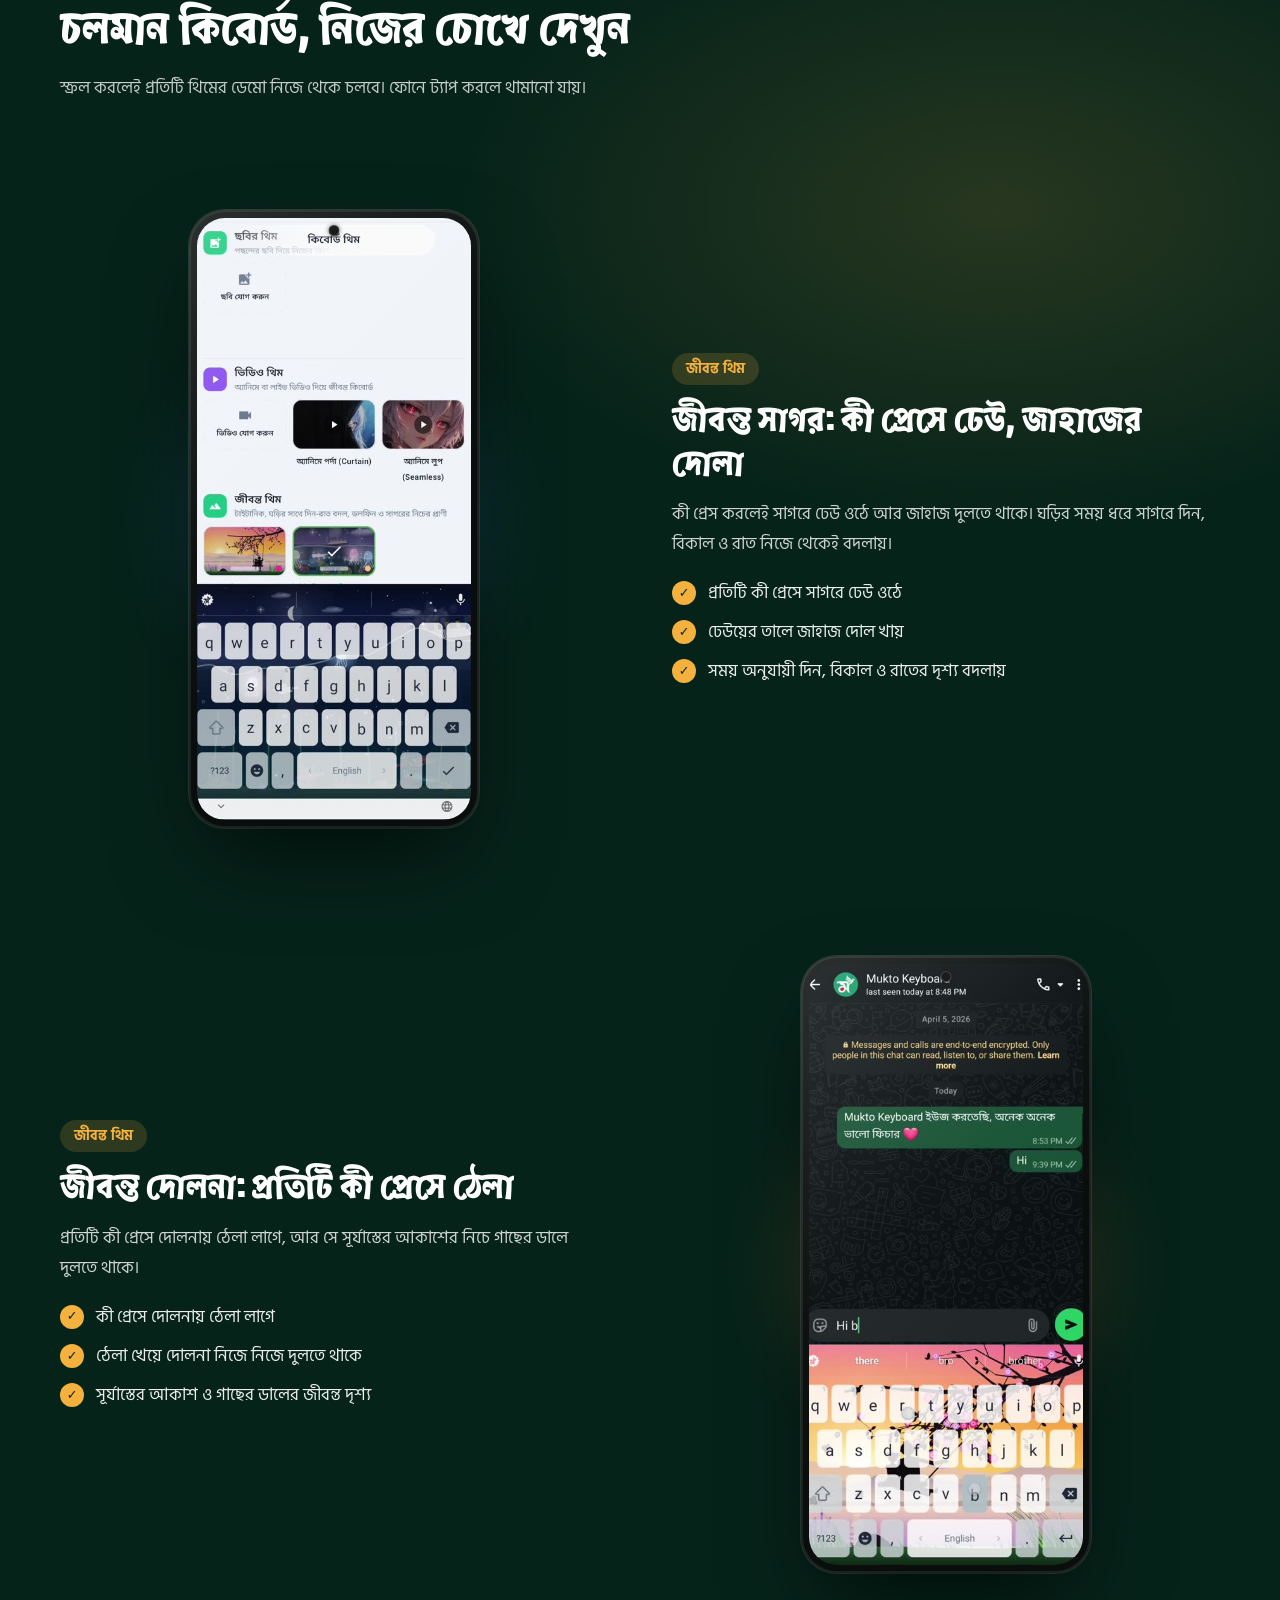
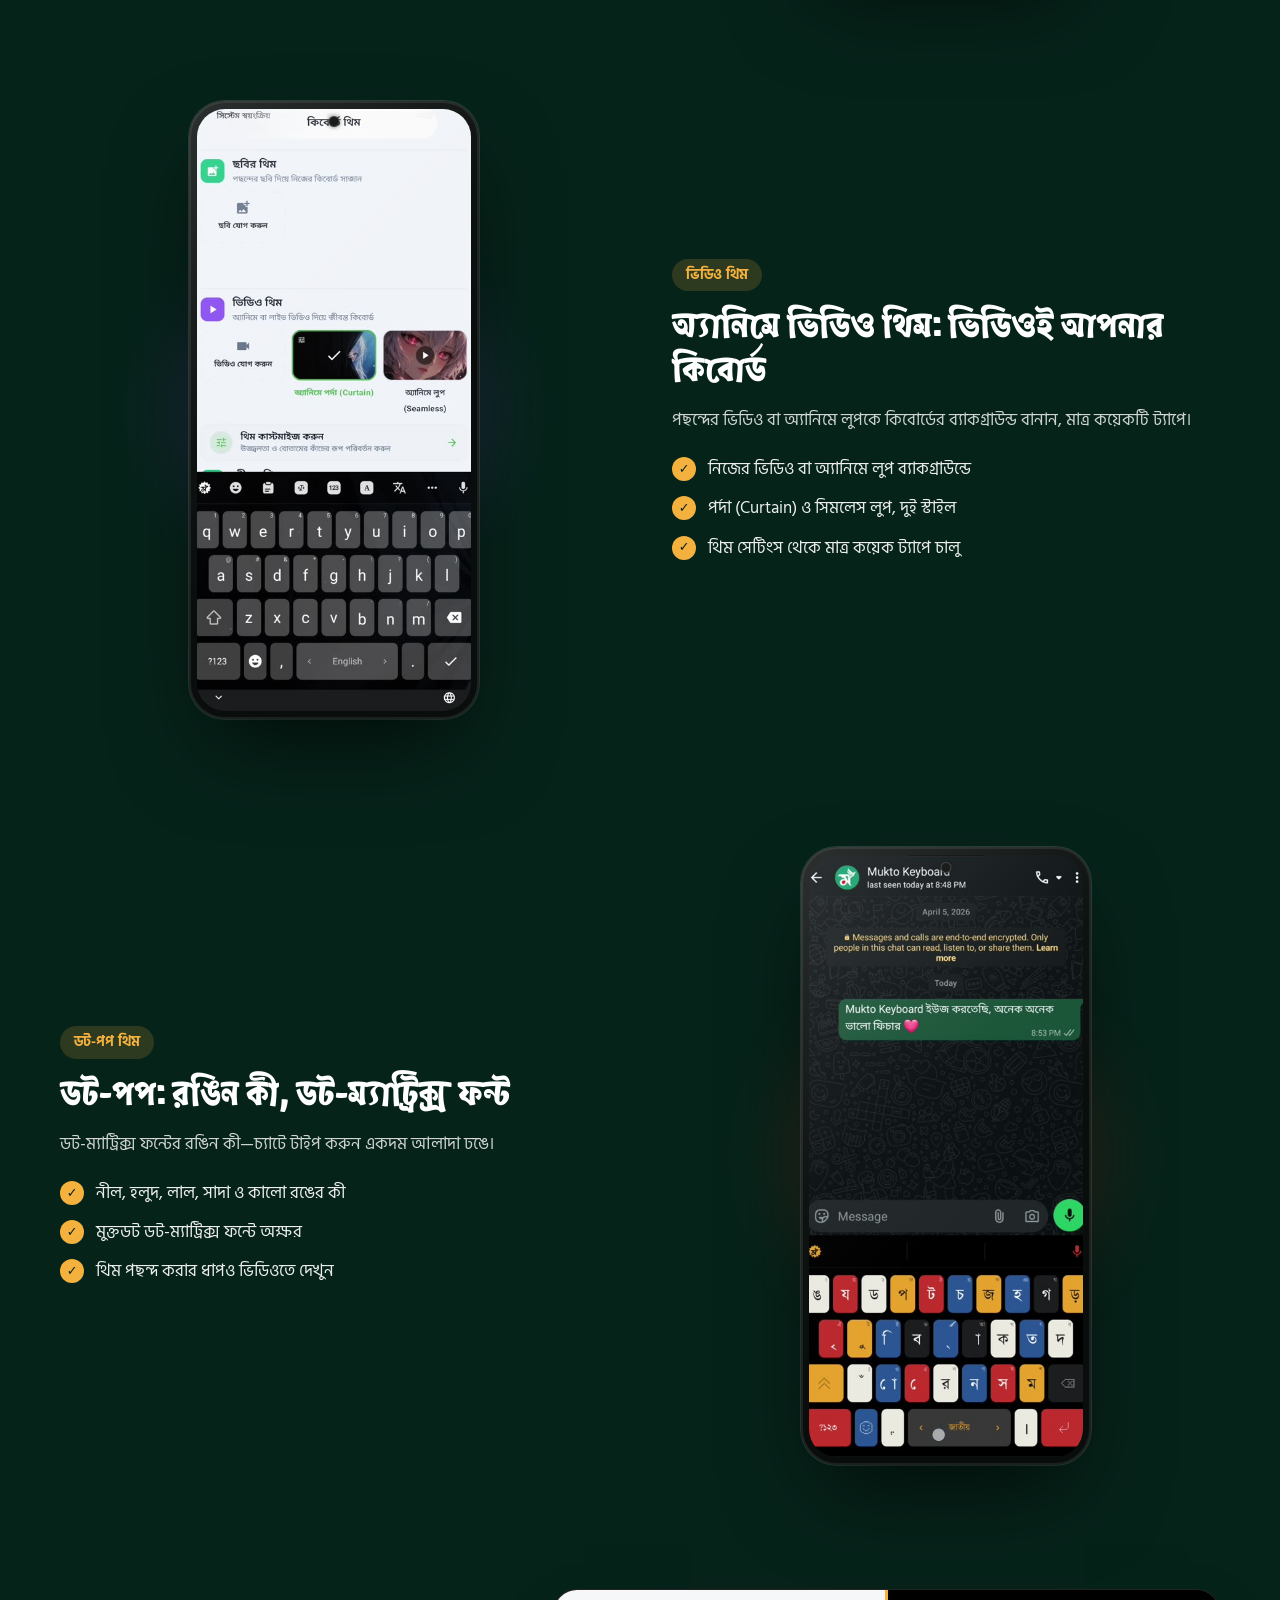
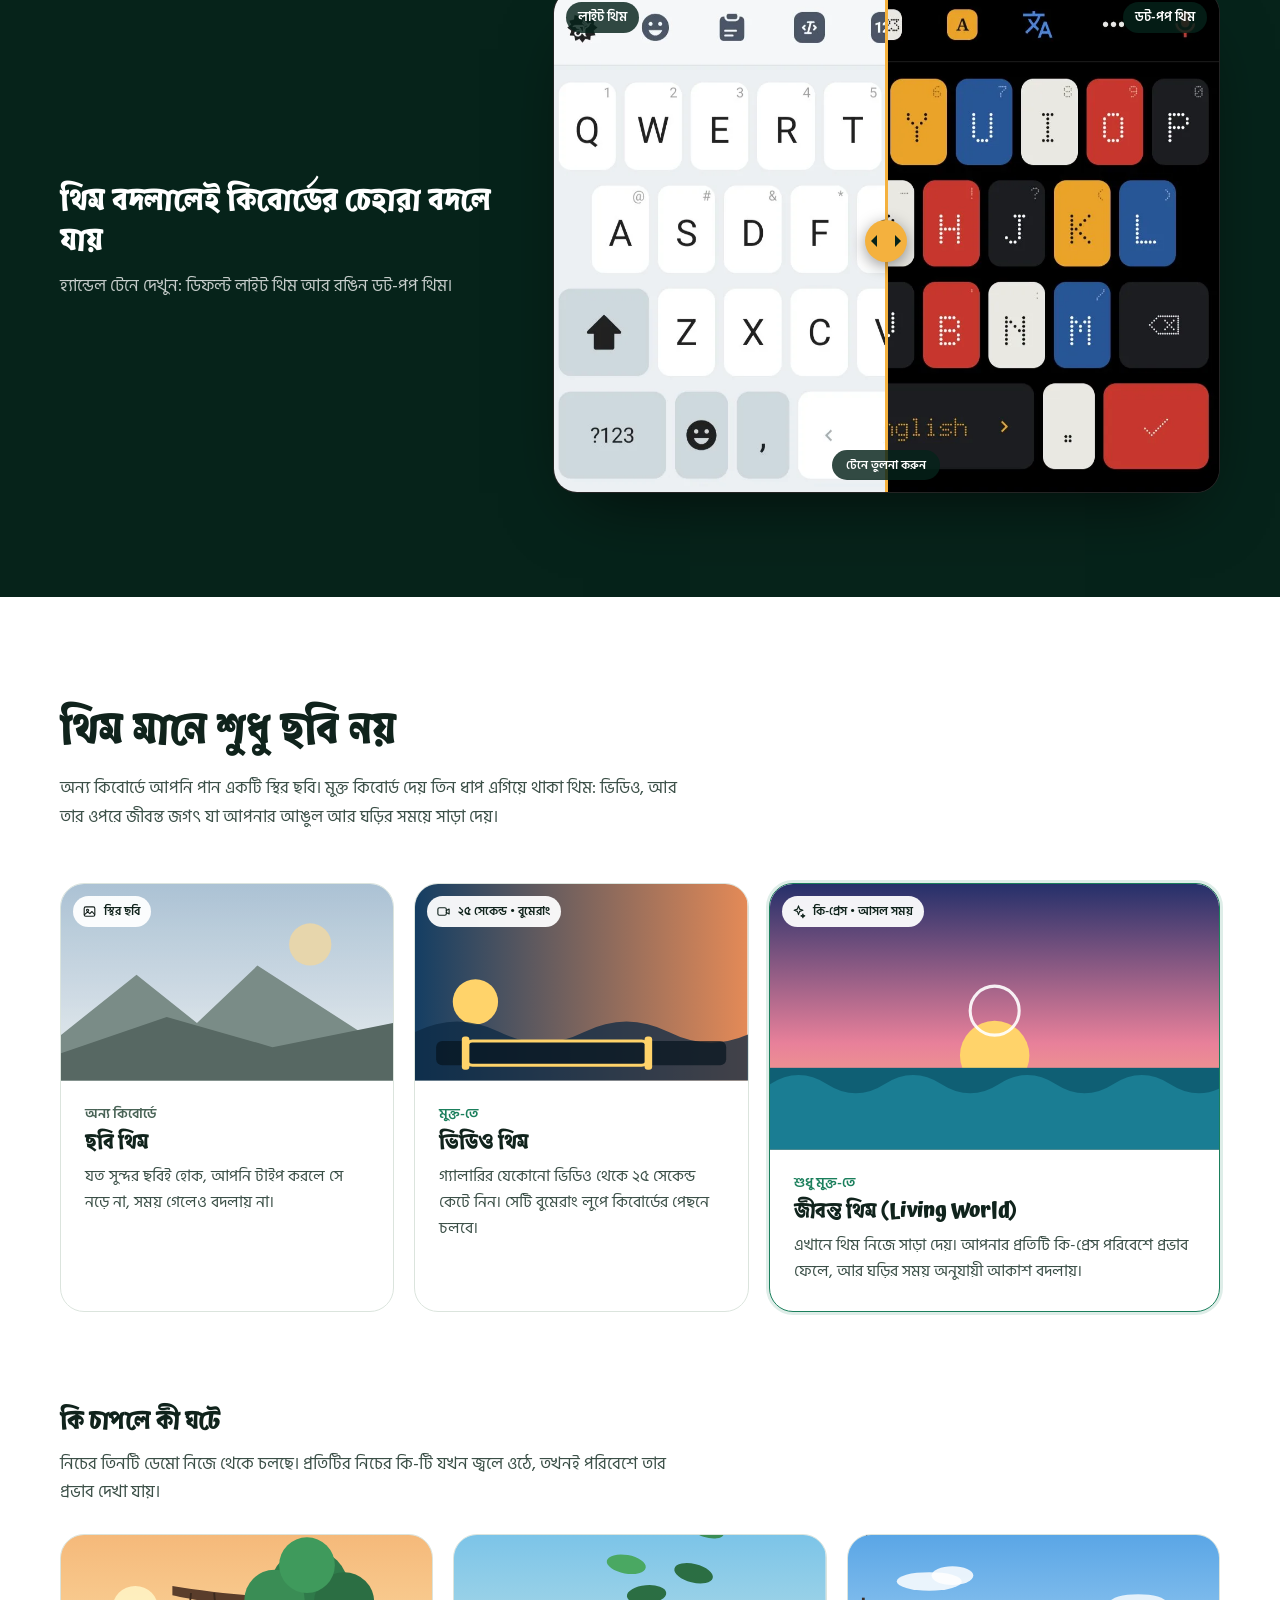
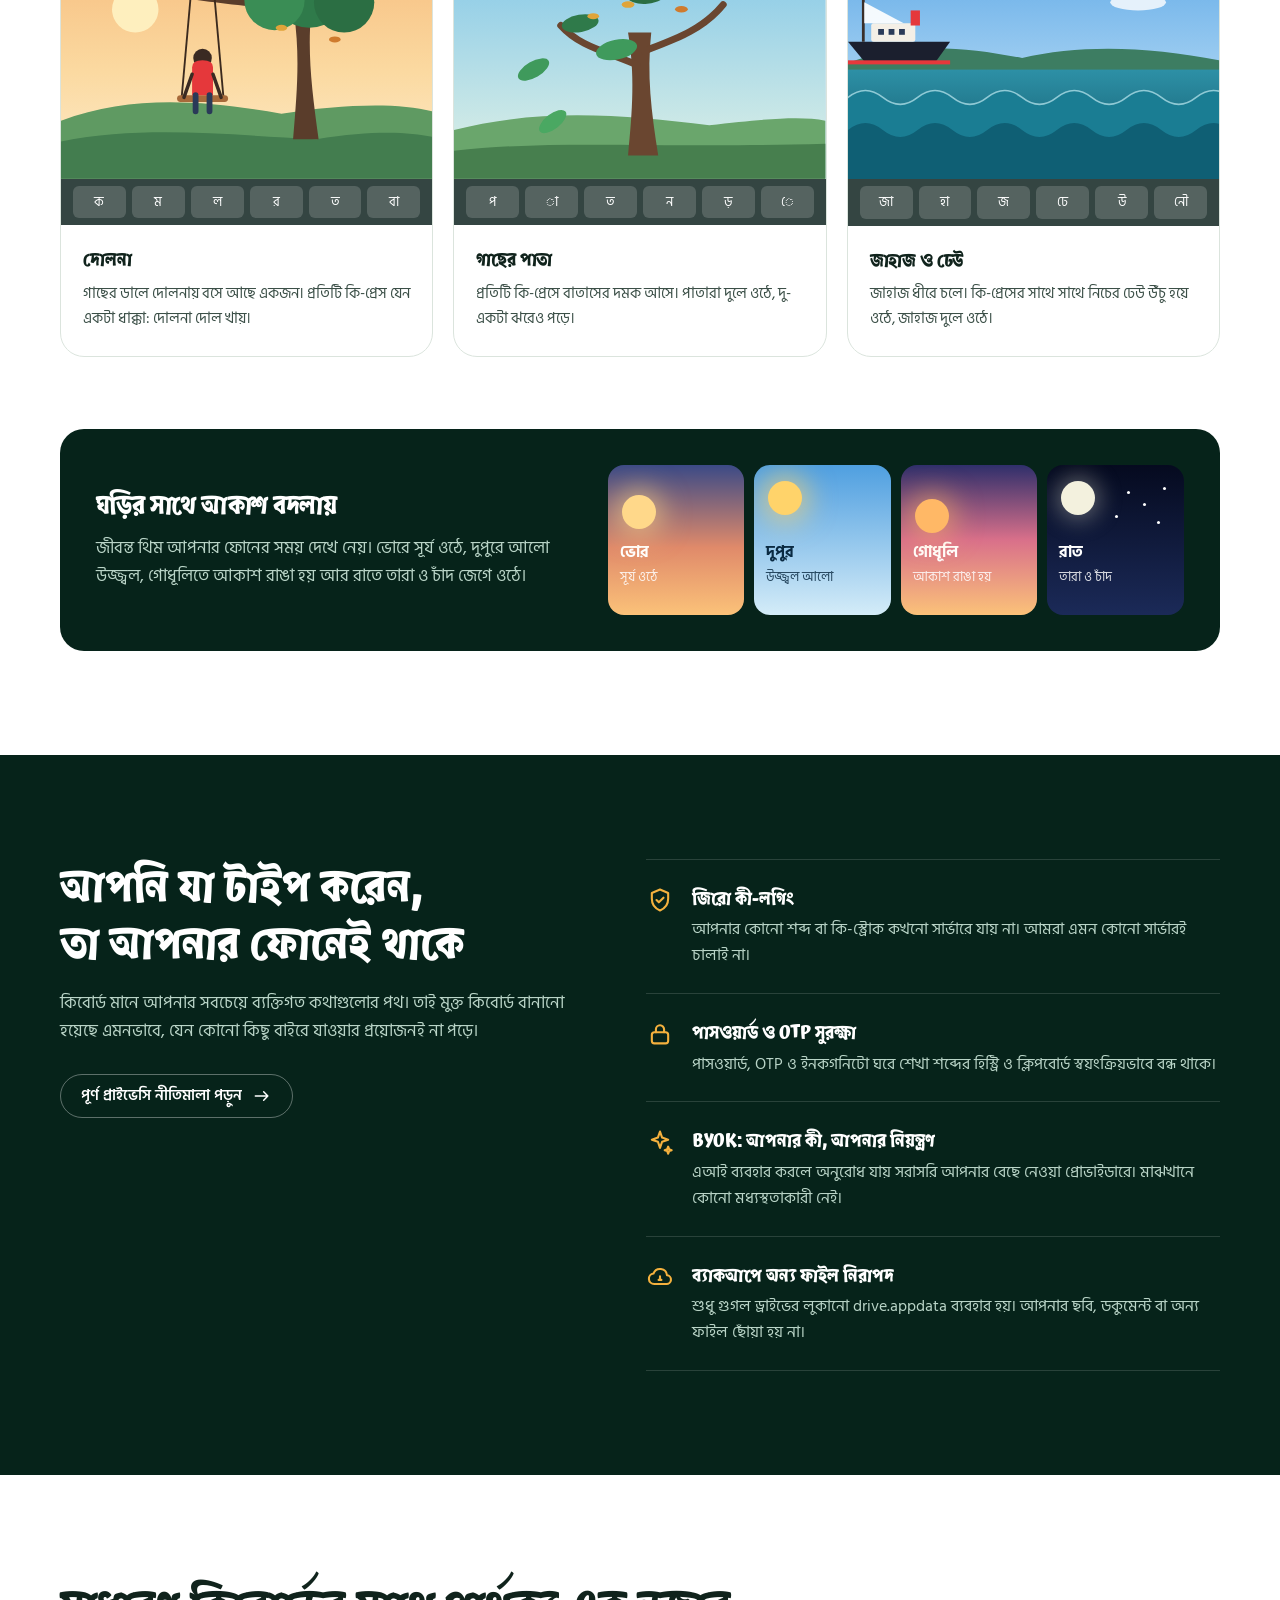
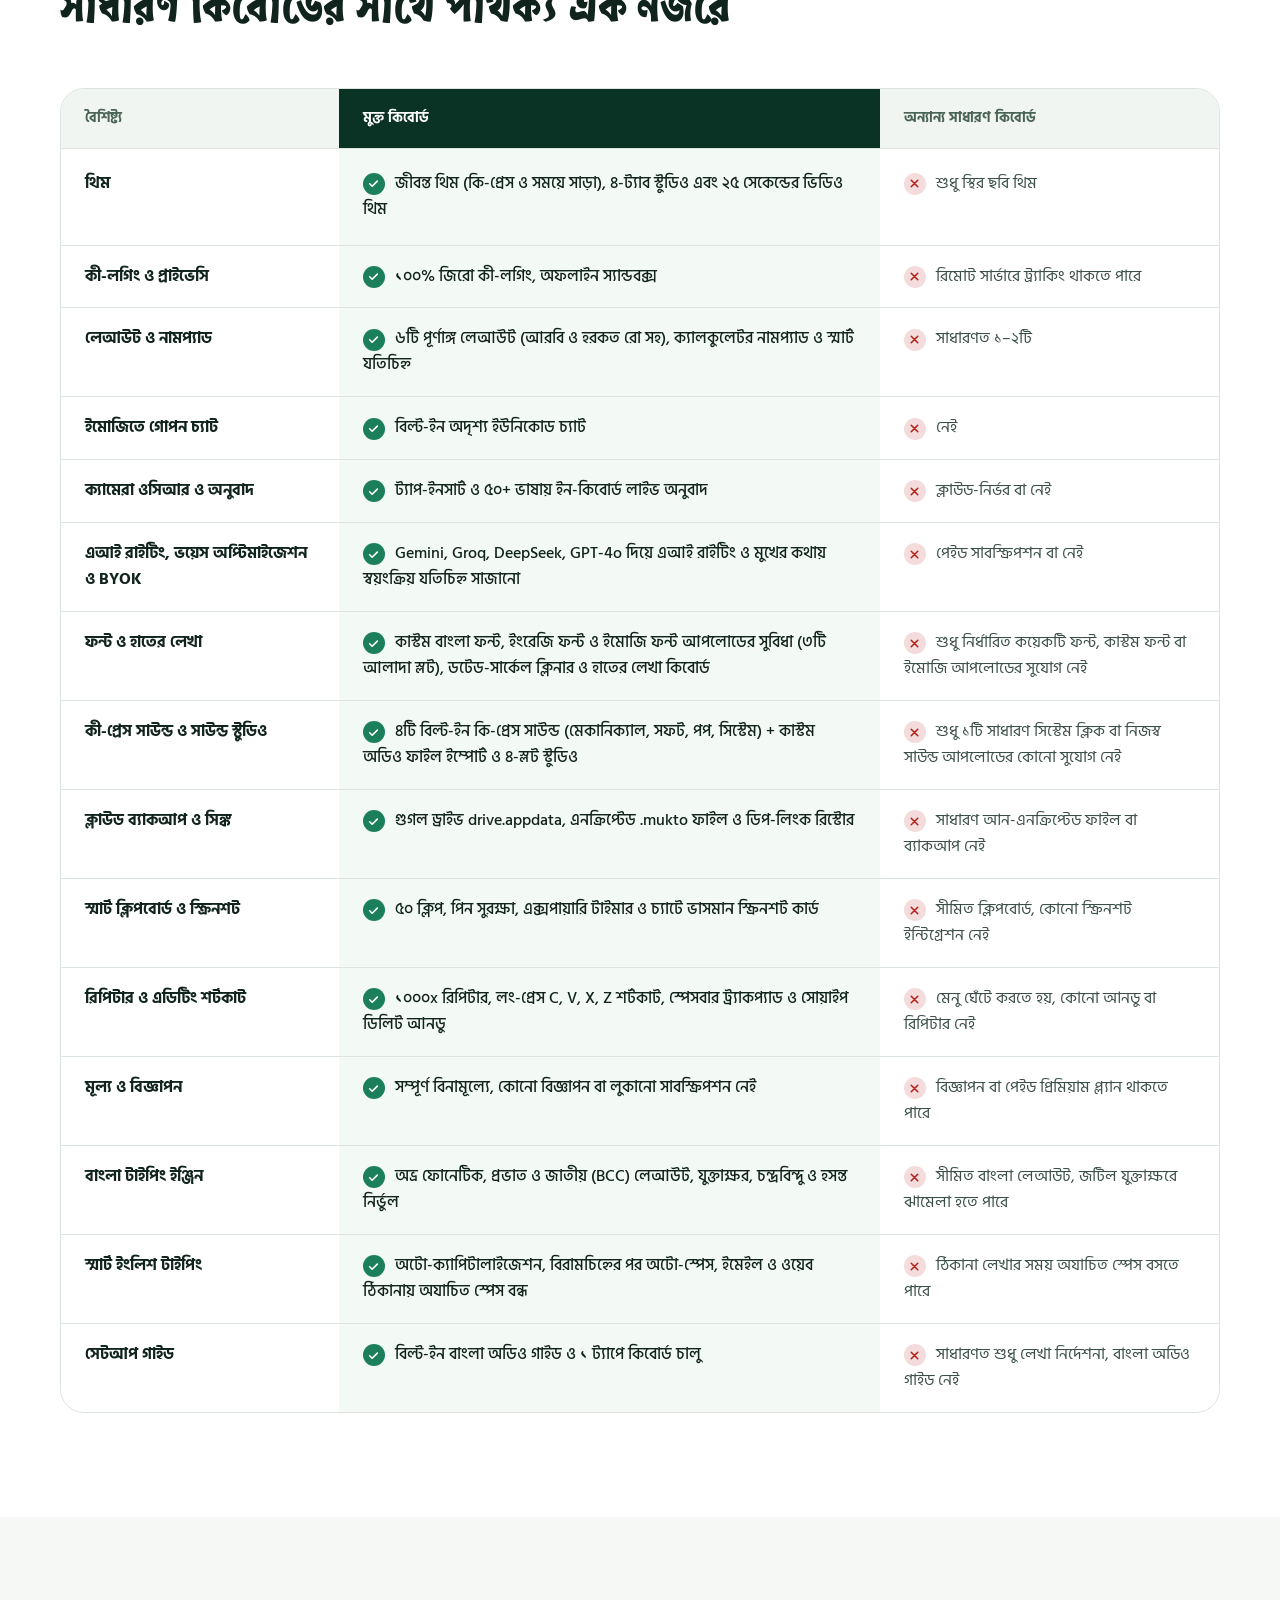
==== commit 1a5a7d12: "fix: clean up duplicate hero content and update layout count to 6 Remove stale duplicate hero paragr" ====
--- a/index.html
+++ b/index.html
@@ -378,10 +378,6 @@
                 <h1 data-i18n="hero.title">অ্যান্ড্রয়েডের জন্য <span class="accent">দ্রুততম, প্রাইভেট</span> ও আধুনিক
                     বাংলা কিবোর্ড</h1>
                 <p class="hero-sub" data-i18n="hero.sub">নিখুঁত <strong>অভ্র ফোনেটিক</strong>, <strong>বাংলা
-                        বর্ণানুক্রমিক</strong>, <strong>প্রভাত</strong>, <strong>জাতীয়</strong> ও <strong>স্মার্ট
-                        ইংলিশ</strong> লেআউট, অন-ডিভাইস ক্যামেরা ওসিআর, ইমোজিতে গোপন মেসেজ স্টেগানোগ্রাফি, ১৯+ ফ্যান্সি
-                    ফন্টস এবং জীবন্ত থিম সমৃদ্ধ স্বাধীন কিবোর্ড।</p>
-                <p class="hero-sub" data-i18n="hero.sub">নিখুঁত <strong>অভ্র ফোনেটিক</strong>, <strong>বাংলা
                         বর্ণানুক্রমিক</strong>, <strong>প্রভাত</strong>, <strong>জাতীয়</strong>, <strong>আরবি (হরকত রো
                         সহ)</strong> ও <strong>স্মার্ট ইংলিশ</strong> লেআউট, স্মার্ট AI ভয়েস অপটিমাইজার, অন-ডিভাইস
                     ক্যামেরা ওসিআর, ইমোজিতে গোপন মেসেজ স্টেগানোগ্রাফি, ১৯+ ফ্যান্সি ফন্টস এবং জীবন্ত থিম সমৃদ্ধ স্বাধীন
@@ -395,8 +391,7 @@
                         </svg><span data-i18n="hero.pill2">জিরো কী-লগিং ১০০% গ্যারান্টি</span></li>
                     <li><svg class="ic">
                             <use href="#i-grid" />
-                        </svg><span data-i18n="hero.pill3">৫টি কিবোর্ড লেআউট + নামপ্যাড</span></li>
-                    </svg><span data-i18n="hero.pill3">৬টি কিবোর্ড লেআউট + নামপ্যাড</span></li>
+                        </svg><span data-i18n="hero.pill3">৬টি কিবোর্ড লেআউট + নামপ্যাড</span></li>
                 </ul>
                 <div class="hero-actions">
                     <a class="btn btn-sun btn-lg"
@@ -420,10 +415,8 @@
         <section class="stats-wrap" aria-label="Highlights">
             <div class="wrap">
                 <ul class="stats">
-                    <li><strong data-i18n="s1.n">৫টি</strong><span data-i18n="s1.t">পূর্ণাঙ্গ লেআউট</span><em
-                            data-i18n="s1.d">অভ্র, বাংলা বর্ণানুক্রমিক, প্রভাত, জাতীয় ও ইংলিশ</em></li>
                     <li><strong data-i18n="s1.n">৬টি</strong><span data-i18n="s1.t">পূর্ণাঙ্গ লেআউট</span><em
-                            data-i18n="s1.d">অভ্র, বর্ণানুক্রমিক, প্রভাত, জাতীয়, আরবি ও ইংলিশ</em></li>
+                            data-i18n="s1.d">অভ্র, বাংলা বর্ণানুক্রমিক, প্রভাত, জাতীয়, আরবি ও ইংলিশ</em></li>
                     <li><strong data-i18n="s2.n">স্মার্ট</strong><span data-i18n="s2.t">টুলবার স্যুট</span><em
                             data-i18n="s2.d">প্রতিনিয়ত নতুন টুল যুক্ত হচ্ছে • ড্র্যাগ অ্যান্ড ড্রপ সুবিধা</em></li>
                     <li><strong data-i18n="s3.n">কাস্টম</strong><span data-i18n="s3.t">ফন্ট ও স্টুডিও</span><em
@@ -437,12 +430,8 @@
         <section class="section" id="layouts">
             <div class="wrap">
                 <header class="section-head">
-                    <h2 data-i18n="lay.title">৫টি লেআউট, আপনি যেভাবে লিখতে ভালোবাসেন</h2>
-                    <p data-i18n="lay.lead">ফোনেটিক অভ্র থেকে প্রভাত, জাতীয় বা সরাসরি বাংলা — অভ্যাস যেখানেই থাকুক,
                     <h2 data-i18n="lay.title">৬টি লেআউট, আপনি যেভাবে লিখতে ভালোবাসেন</h2>
-                    <p data-i18n="lay.lead">ফোনেটিক অভ্র থেকে প্রভাত, জাতীয়, সরাসরি বাংলা, আরবি বা স্মার্ট ইংলিশ —
-                        অভ্যাস যেখানেই থাকুক,
-                        মুক্ত-তে আপনার লেআউট তৈরি।</p>
+                    <p data-i18n="lay.lead">ফোনেটিক অভ্র থেকে প্রভাত, জাতীয়, সরাসরি বাংলা, আরবি বা স্মার্ট ইংলিশ — অভ্যাস যেখানেই থাকুক, মুক্ত-তে আপনার লেআউট তৈরি।</p>
                 </header>
 
                 <ul class="layout-list">
@@ -1736,14 +1725,14 @@
                                         থাকতে পারে</span></td>
                             </tr>
                             <tr>
-                                <th scope="row" data-i18n="cmp.sound">বাংলা টাইপিং ইঞ্জিন</th>
+                                <th scope="row" data-i18n="cmp.r12">বাংলা টাইপিং ইঞ্জিন</th>
                                 <td class="cmp-mukto"><span class="yes"><svg class="ic">
                                             <use href="#i-check" />
-                                        </svg></span><span data-i18n="cmp.sound.a">অভ্র ফোনেটিক, প্রভাত ও জাতীয় (BCC)
+                                        </svg></span><span data-i18n="cmp.r12a">অভ্র ফোনেটিক, প্রভাত ও জাতীয় (BCC)
                                         লেআউট, যুক্তাক্ষর, চন্দ্রবিন্দু ও হসন্ত নির্ভুল</span></td>
                                 <td><span class="no"><svg class="ic">
                                             <use href="#i-x" />
-                                        </svg></span><span data-i18n="cmp.sound.b">সীমিত বাংলা লেআউট, জটিল যুক্তাক্ষরে
+                                        </svg></span><span data-i18n="cmp.r12b">সীমিত বাংলা লেআউট, জটিল যুক্তাক্ষরে
                                         ঝামেলা হতে পারে</span></td>
                             </tr>
                             <tr>
@@ -2148,12 +2137,10 @@
                             </svg></button>
                         <div class="faq-a">
                             <p data-i18n="faq.7.a">মুক্ত কিবোর্ডে BYOK মডেলের মাধ্যমে Gemini (1.5/2.0), Groq (Llama 3.3
-                                70B), DeepSeek, OpenAI (GPT-4o) এবং লোকাল Ollama/vLLM সাপোর্ট করে। একাধিক কী যোগ করলে
-                                একটিতে রেট-লিমিট এলে স্বয়ংক্রিয় ফলব্যাক চেইন পরেরটিতে রিকোয়েস্ট পাঠায়।</p>
-                            70B), DeepSeek, OpenAI (GPT-4o) এবং লোকাল Ollama/vLLM সাপোর্ট করে। আপনার সংরক্ষিত নিজস্ব
-                            এপিআই কী কিবোর্ডের ৯টি এআই রাইটিং অ্যাকশন এবং স্মার্ট AI ভয়েস অপটিমাইজার
-                            (দাঁড়ি-কমা-বিরামচিহ্ন ও ব্যাকরণ সংশোধন)—উভয় ক্ষেত্রেই কাজ করে। অফলাইন রুল ফলব্যাক থাকায়
-                            ইন্টারনেট বা এপিআই ছাড়াও ভয়েস টেক্সট সাজানো সম্ভব।</p>
+                                70B), DeepSeek, OpenAI (GPT-4o) এবং লোকাল Ollama/vLLM সাপোর্ট করে। আপনার সংরক্ষিত নিজস্ব
+                                এপিআই কী কিবোর্ডের ৯টি এআই রাইটিং অ্যাকশন এবং স্মার্ট AI ভয়েস অপটিমাইজার
+                                (দাঁড়ি-কমা-বিরামচিহ্ন ও ব্যাকরণ সংশোধন)—উভয় ক্ষেত্রেই কাজ করে। অফলাইন রুল ফলব্যাক থাকায়
+                                ইন্টারনেট বা এপিআই ছাড়াও ভয়েস টেক্সট সাজানো সম্ভব।</p>
                         </div>
                     </div>
                     <div class="faq-item">
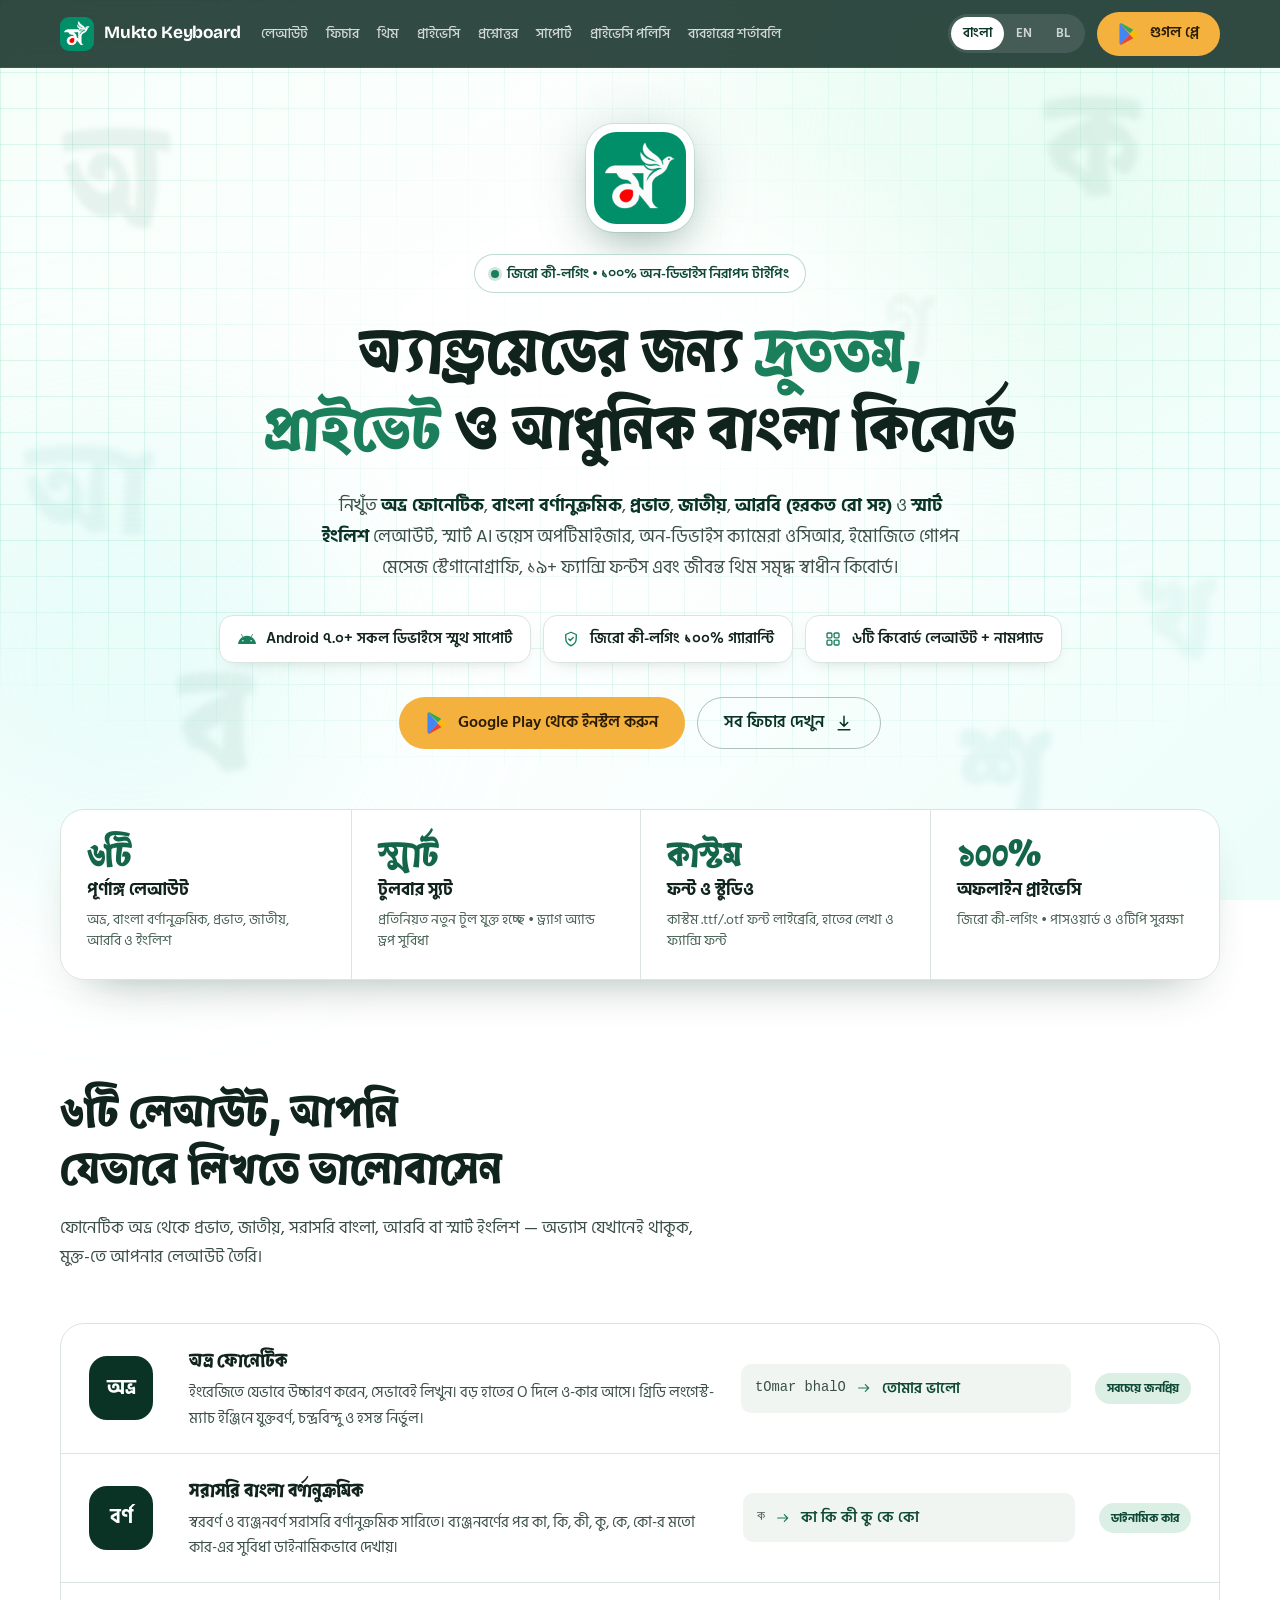
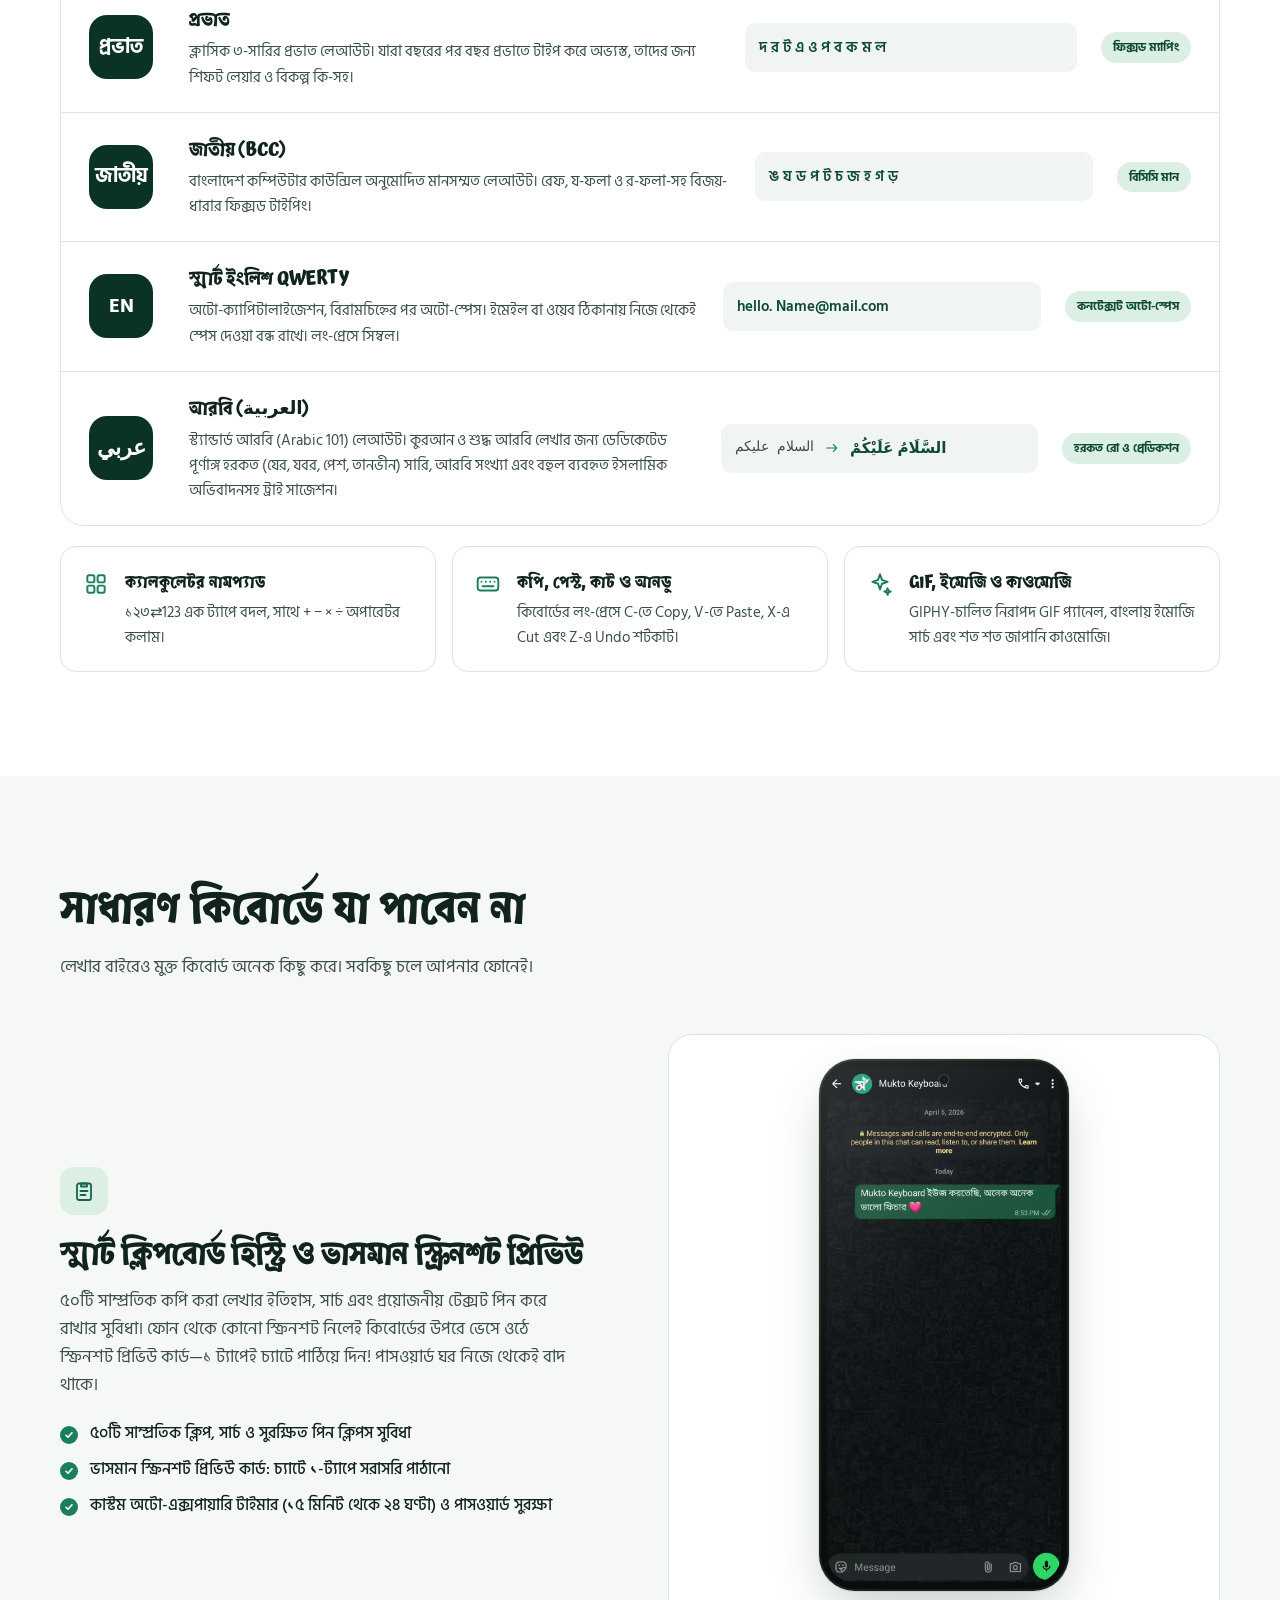
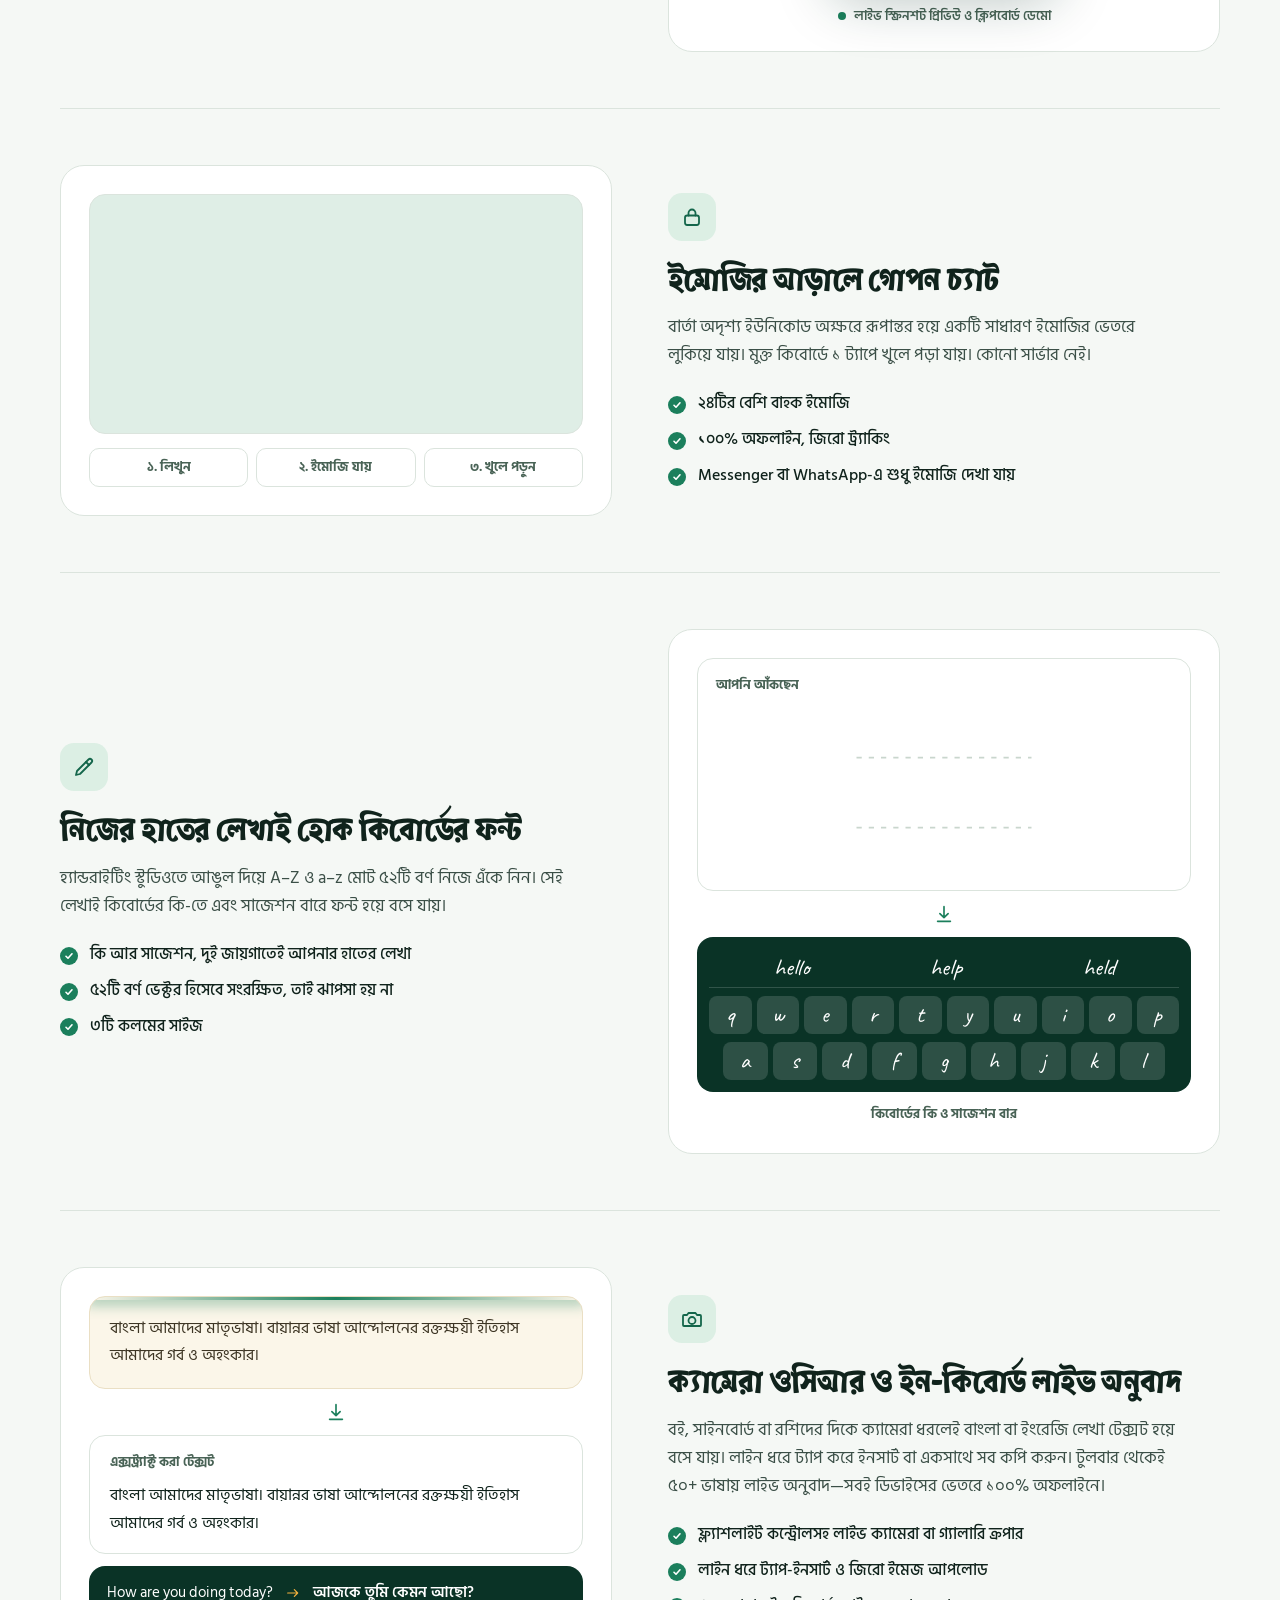
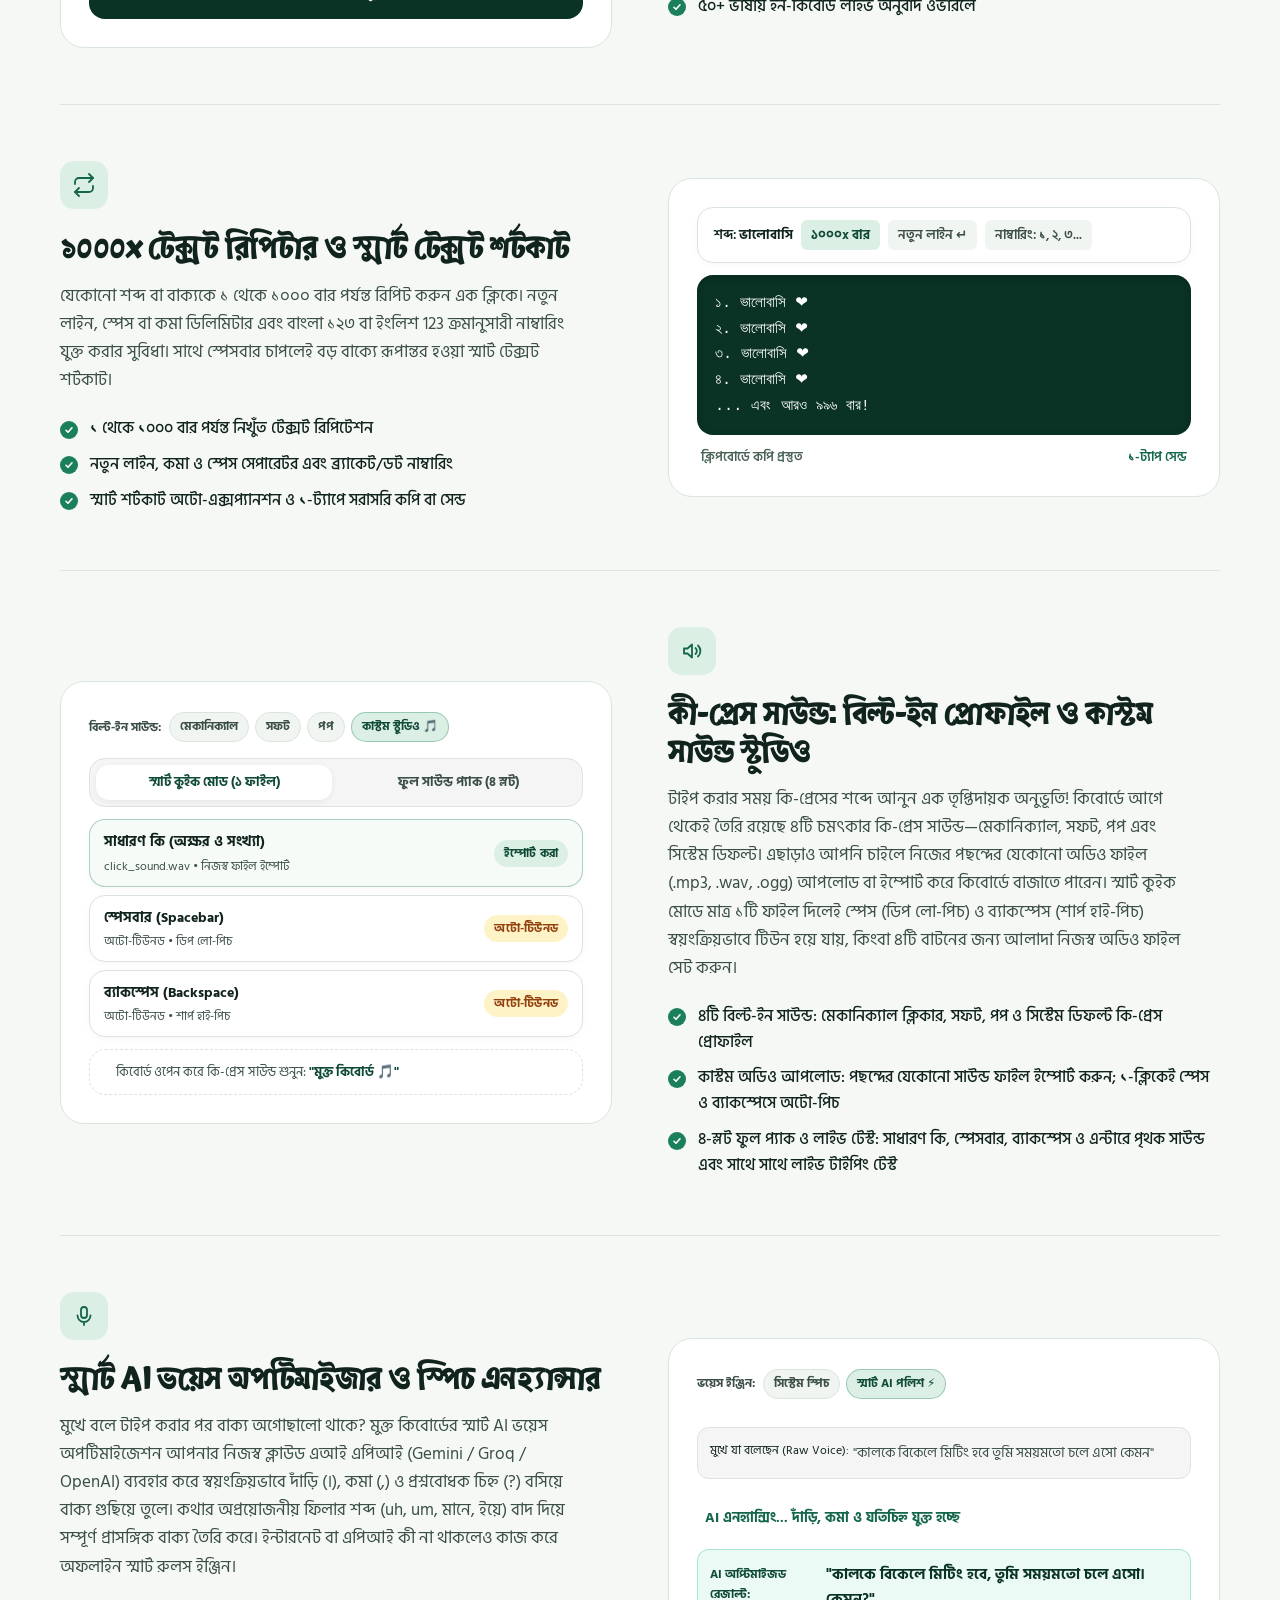
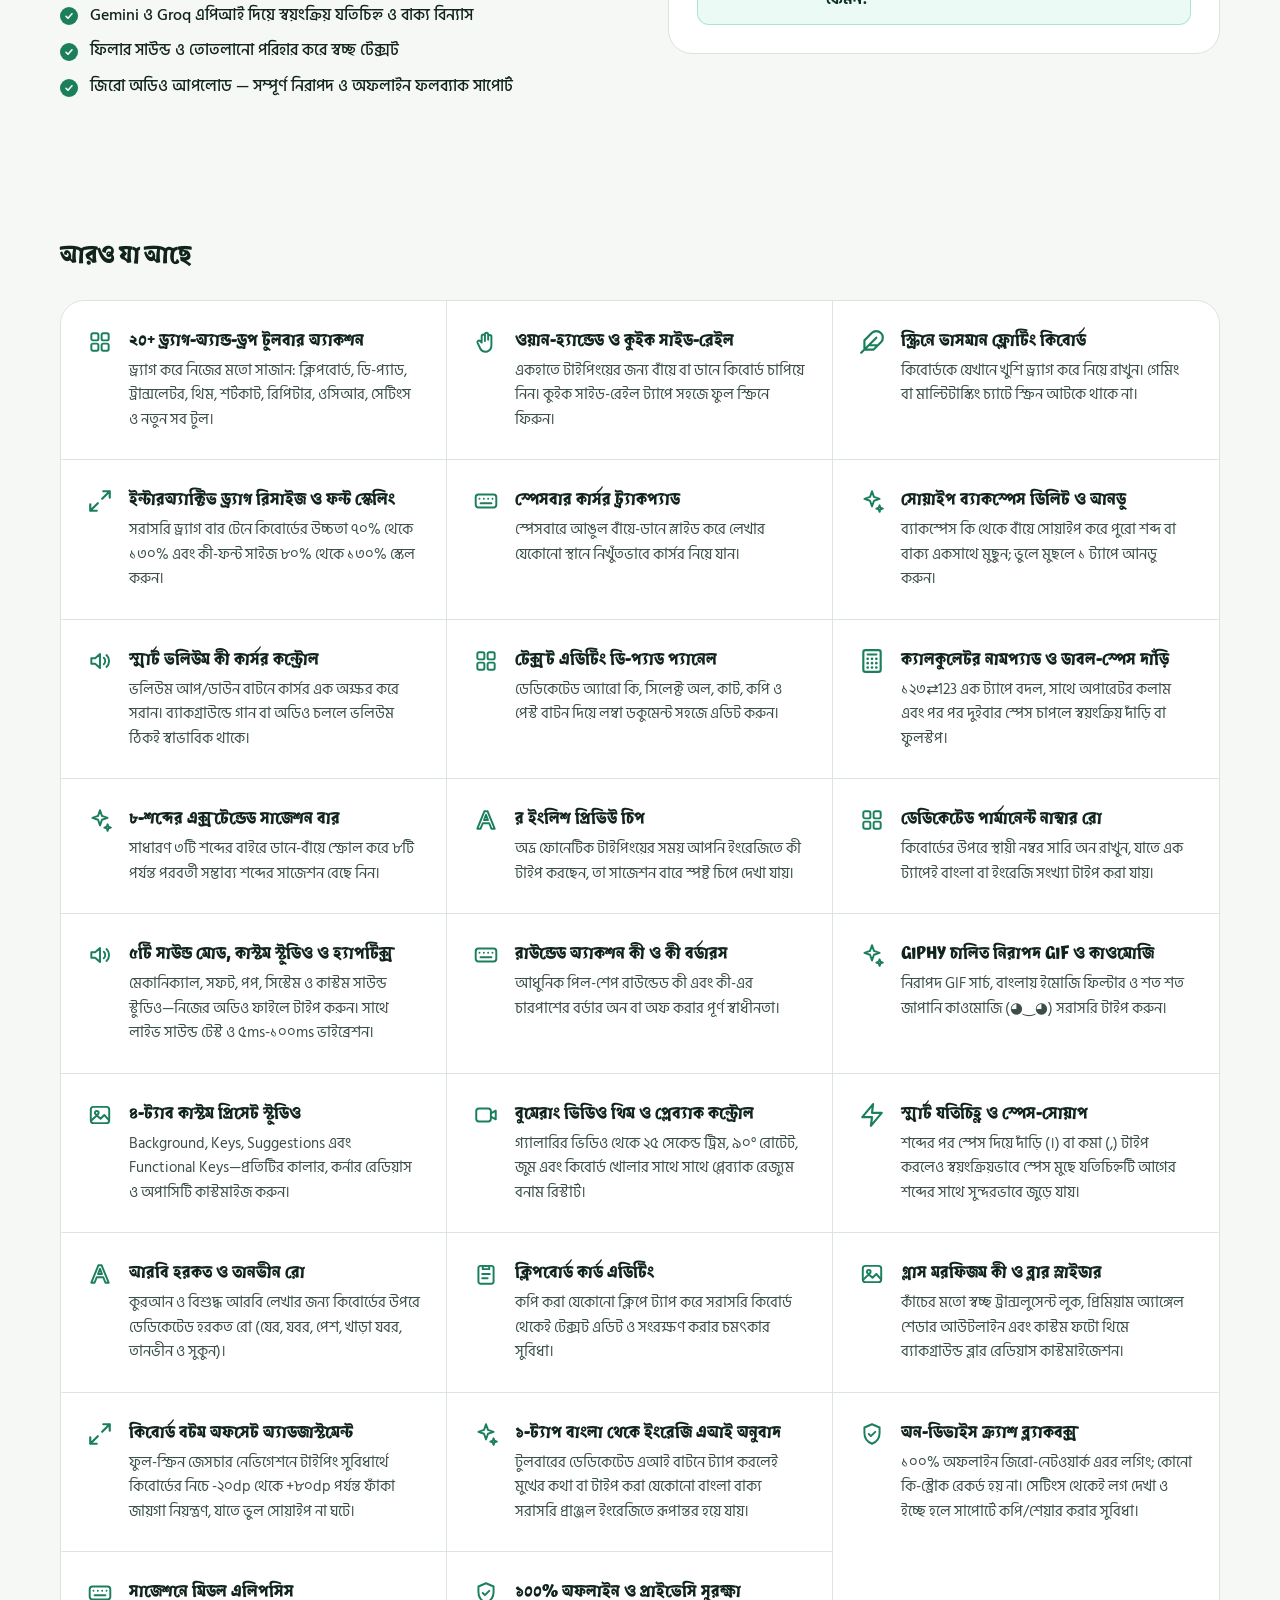
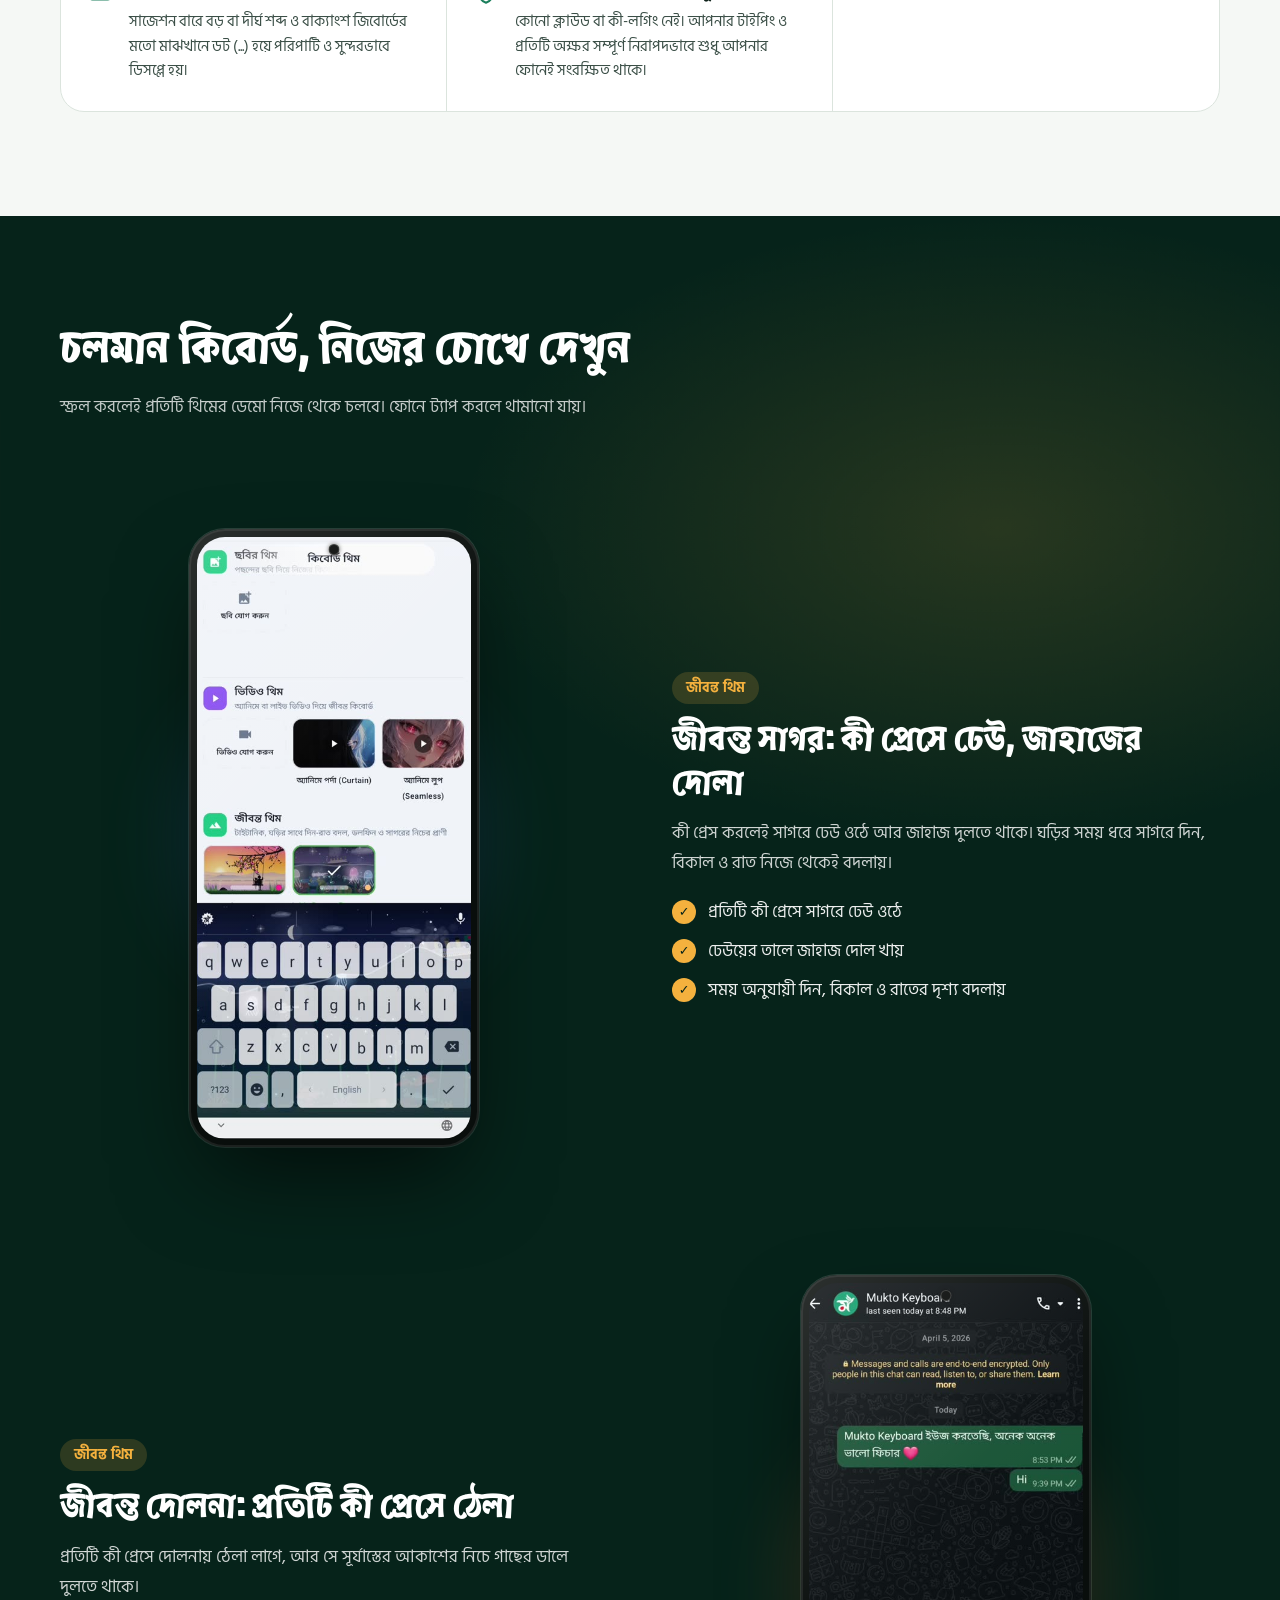
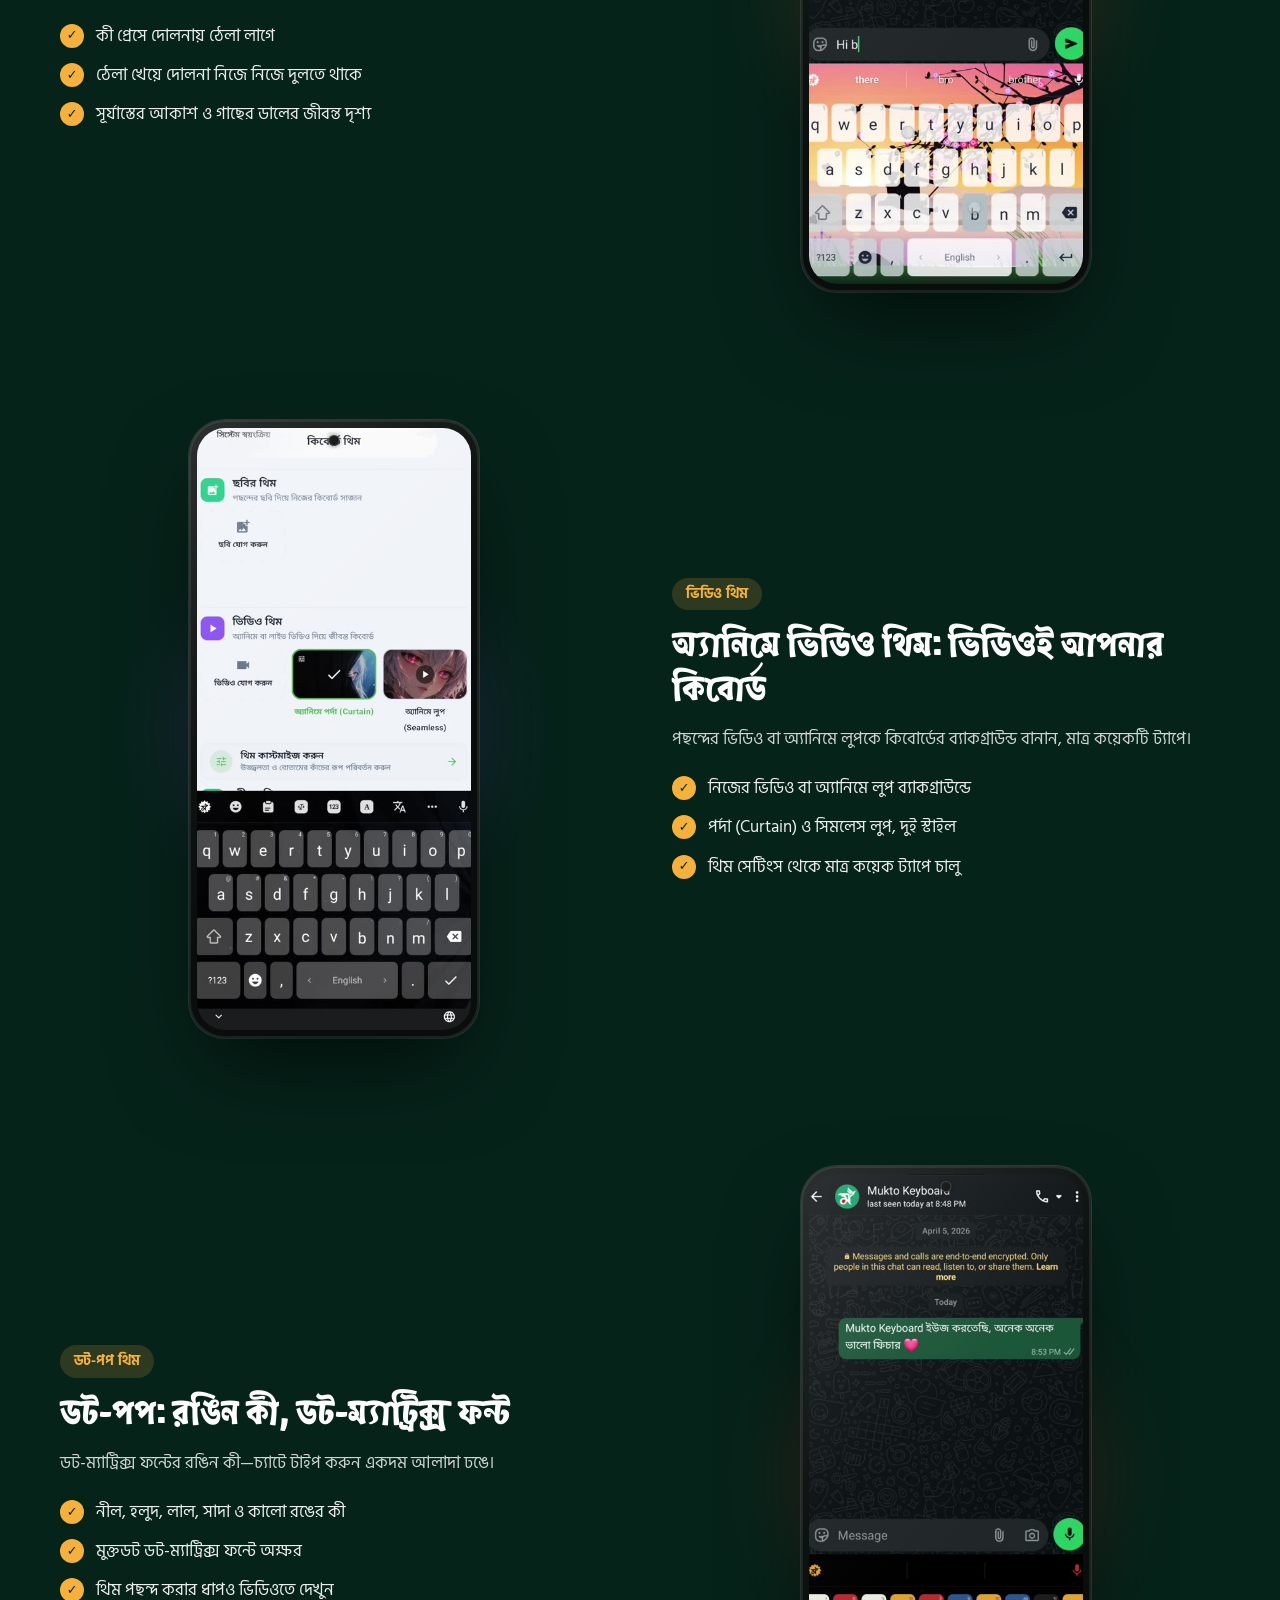
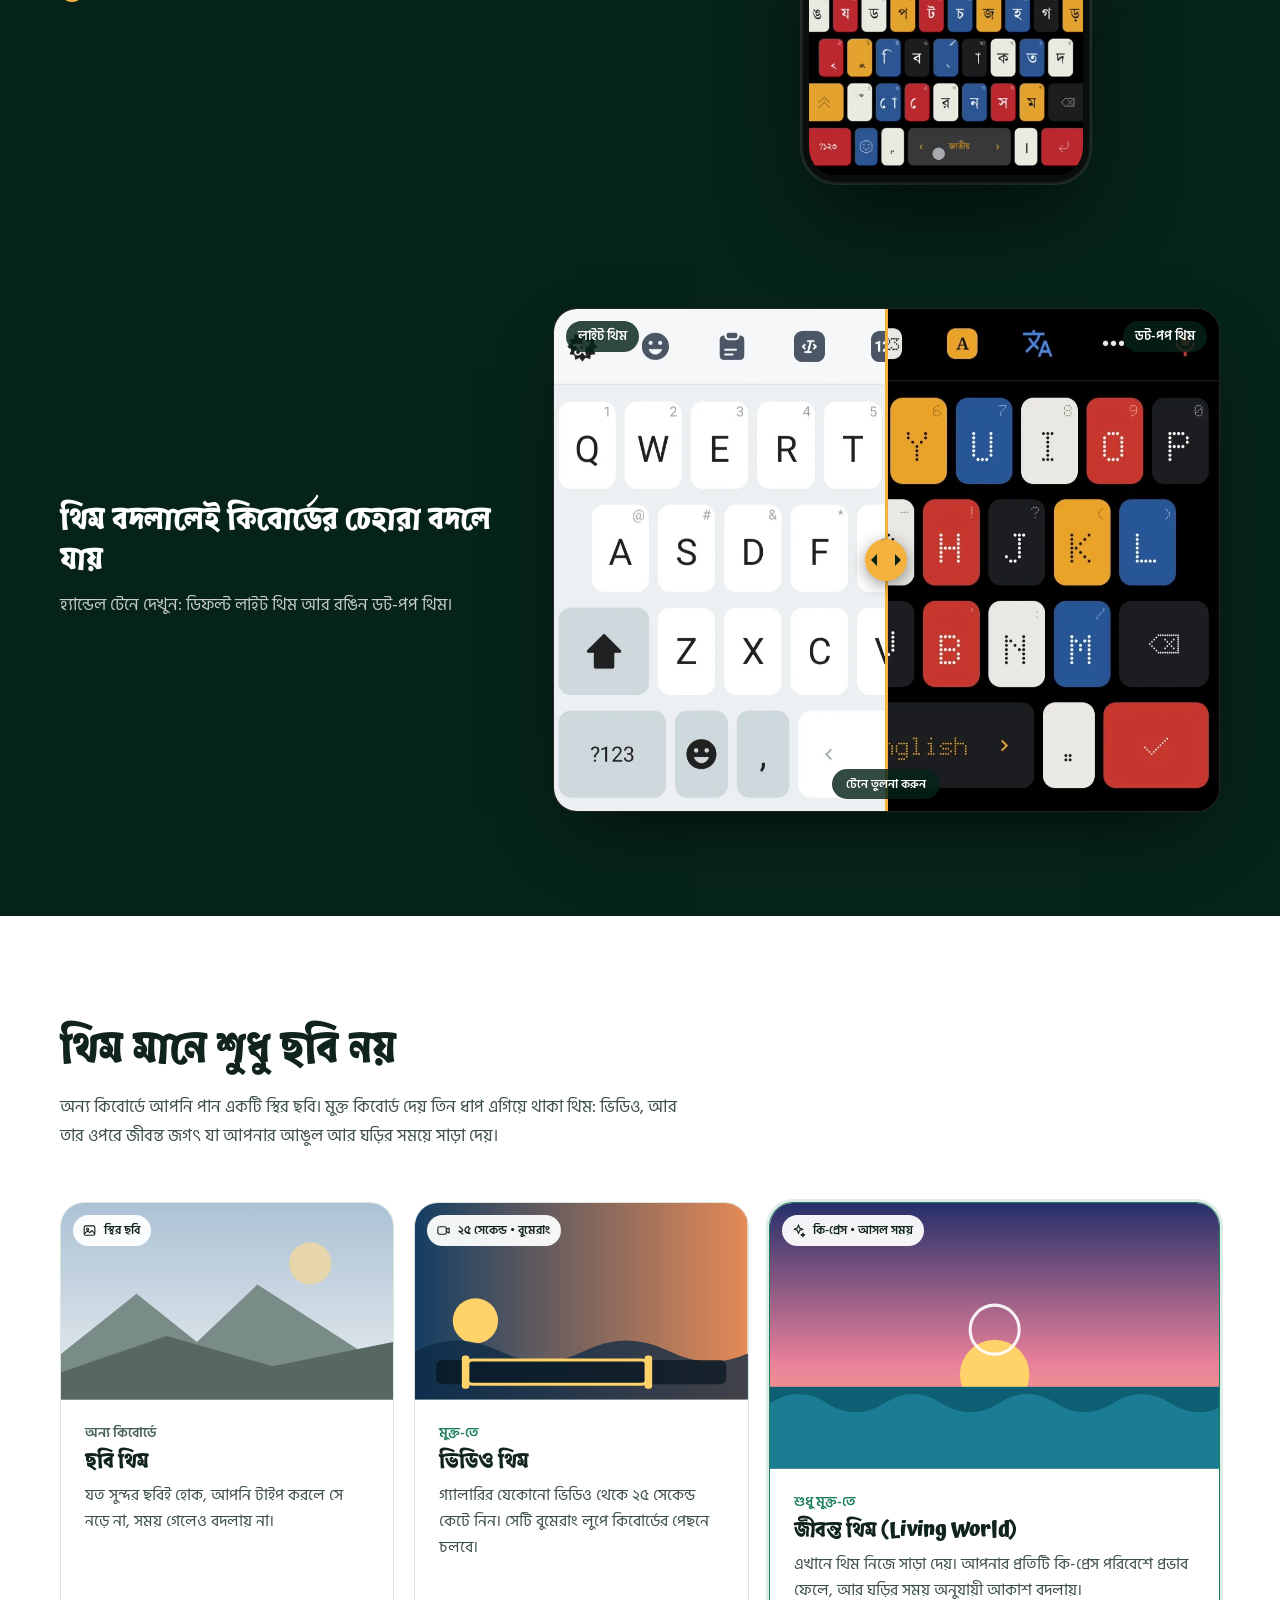
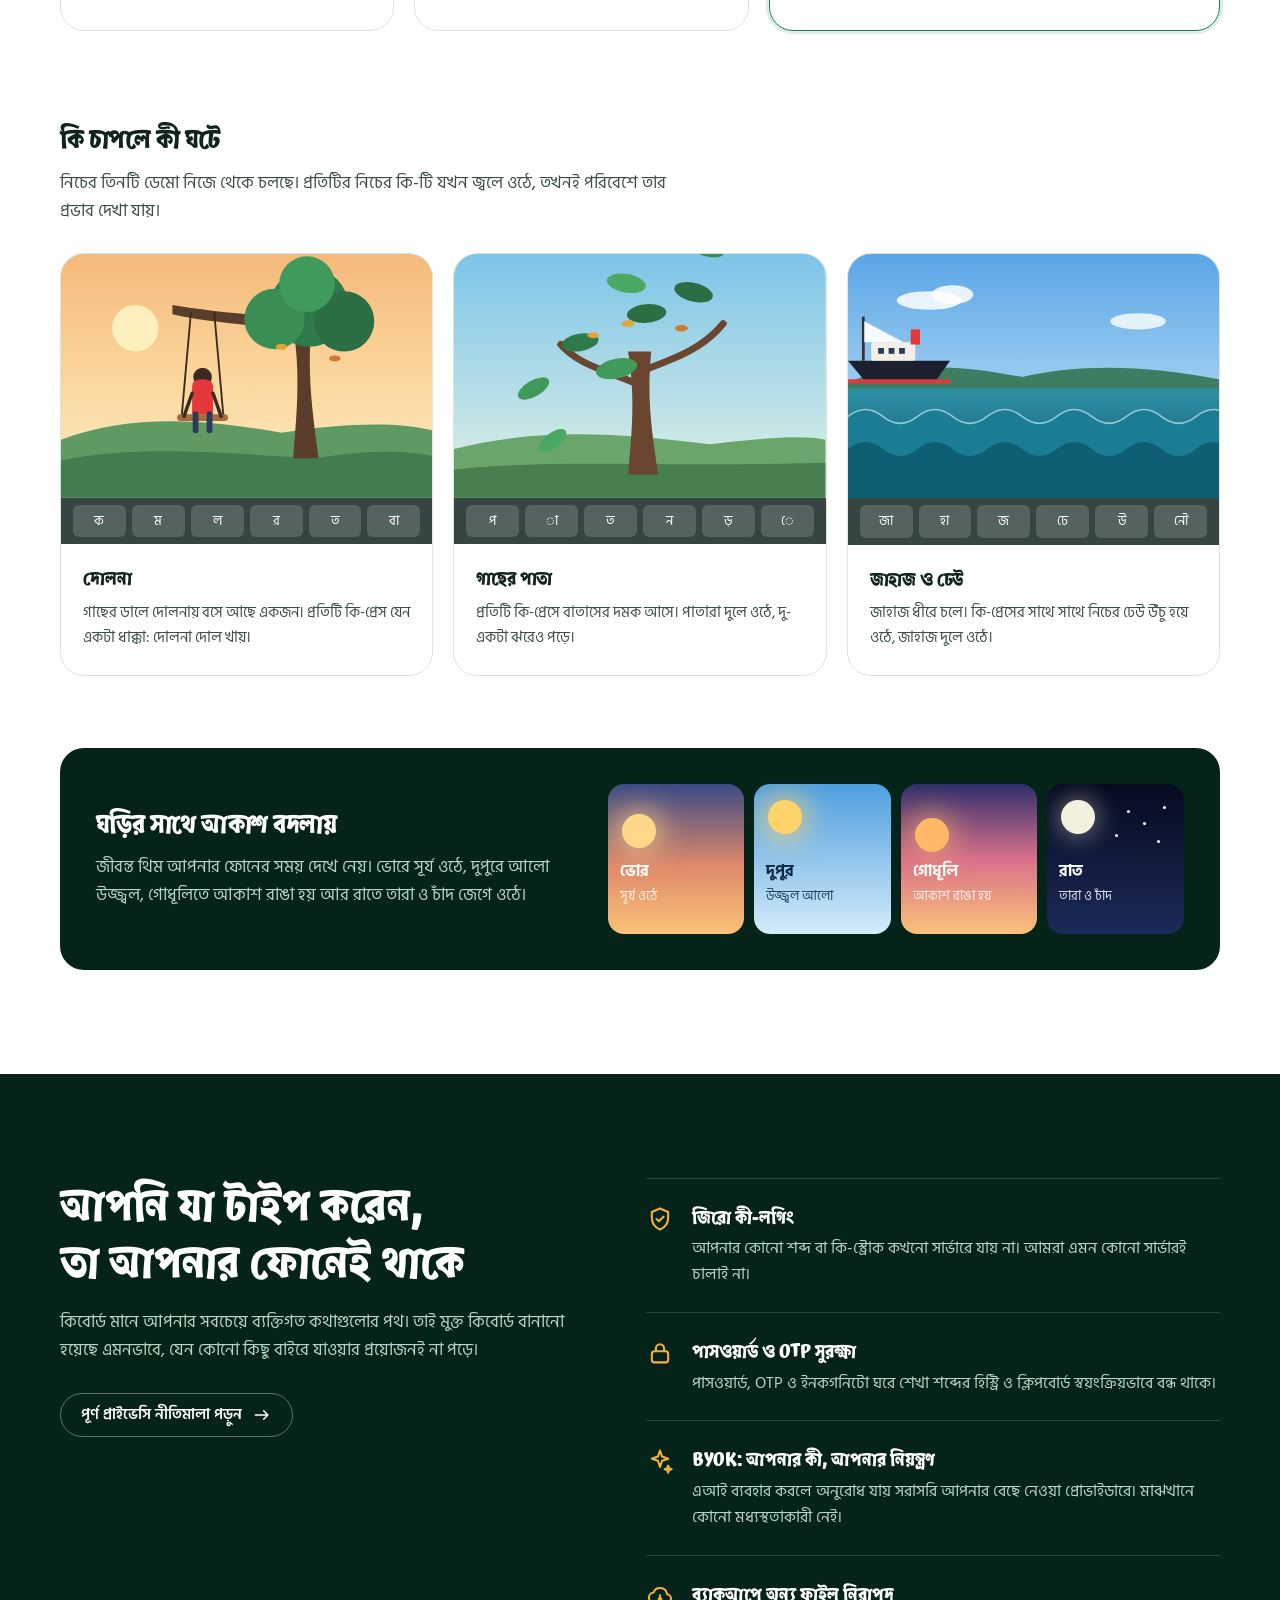
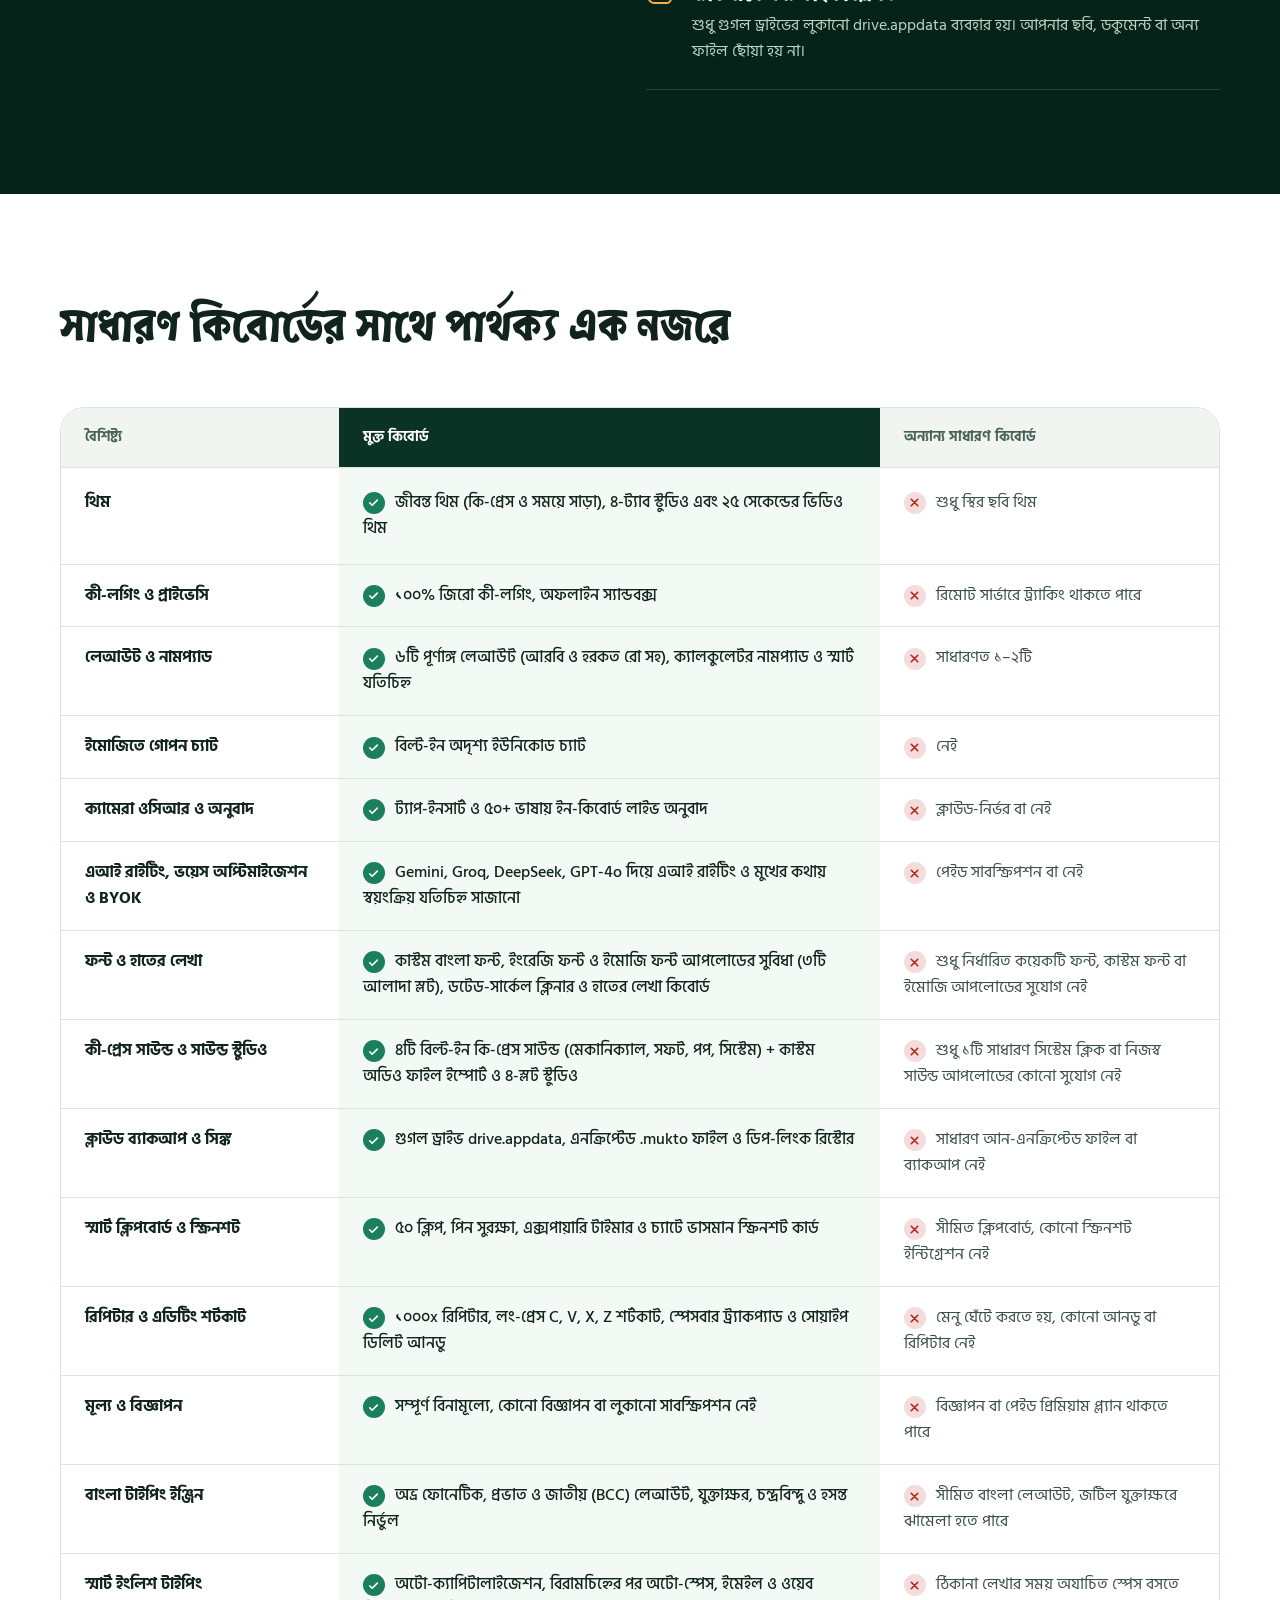
==== commit 435ce31a: "feat(i18n): update software version to 5.0 and expand AI capabilities documentation - Bumped softwar" ====
--- a/index.html
+++ b/index.html
@@ -1059,6 +1059,46 @@
                             <h4>ক্লিপবোর্ড কার্ড এডিটিং</h4>
                             <p>কপি করা যেকোনো ক্লিপে ট্যাপ করে সরাসরি কিবোর্ড থেকেই টেক্সট এডিট ও সংরক্ষণ করার চমৎকার
                                 সুবিধা।</p>
+                        </div>
+                    </li>
+                    <li><svg class="ic">
+                            <use href="#i-image" />
+                        </svg>
+                        <div>
+                            <h4 data-i18n="m19.t">গ্লাস মরফিজম কী ও ব্লার স্লাইডার</h4>
+                            <p data-i18n="m19.d">কাঁচের মতো স্বচ্ছ ট্রান্সলুসেন্ট লুক, প্রিমিয়াম অ্যাঙ্গেল শেডার আউটলাইন এবং কাস্টম ফটো থিমে ব্যাকগ্রাউন্ড ব্লার রেডিয়াস কাস্টমাইজেশন।</p>
+                        </div>
+                    </li>
+                    <li><svg class="ic">
+                            <use href="#i-resize" />
+                        </svg>
+                        <div>
+                            <h4 data-i18n="m20.t">কিবোর্ড বটম অফসেট অ্যাডজাস্টমেন্ট</h4>
+                            <p data-i18n="m20.d">ফুল-স্ক্রিন জেসচার নেভিগেশনে টাইপিং সুবিধার্থে কিবোর্ডের নিচে -২০dp থেকে +৮০dp পর্যন্ত ফাঁকা জায়গা নিয়ন্ত্রণ, যাতে ভুল সোয়াইপ না ঘটে।</p>
+                        </div>
+                    </li>
+                    <li><svg class="ic">
+                            <use href="#i-spark" />
+                        </svg>
+                        <div>
+                            <h4 data-i18n="m21.t">১-ট্যাপ বাংলা থেকে ইংরেজি এআই অনুবাদ</h4>
+                            <p data-i18n="m21.d">টুলবারের ডেডিকেটেড এআই বাটনে ট্যাপ করলেই মুখের কথা বা টাইপ করা যেকোনো বাংলা বাক্য সরাসরি প্রাঞ্জল ইংরেজিতে রূপান্তর হয়ে যায়।</p>
+                        </div>
+                    </li>
+                    <li><svg class="ic">
+                            <use href="#i-shield" />
+                        </svg>
+                        <div>
+                            <h4 data-i18n="m22.t">অন-ডিভাইস ক্র্যাশ ব্ল্যাকবক্স</h4>
+                            <p data-i18n="m22.d">১০০% অফলাইন জিরো-নেটওয়ার্ক এরর লগিং; কোনো কি-স্ট্রোক রেকর্ড হয় না। সেটিংস থেকেই লগ দেখা ও ইচ্ছে হলে সাপোর্টে কপি/শেয়ার করার সুবিধা।</p>
+                        </div>
+                    </li>
+                    <li><svg class="ic">
+                            <use href="#i-keyboard" />
+                        </svg>
+                        <div>
+                            <h4 data-i18n="m23.t">সাজেশনে মিডল এলিপসিস</h4>
+                            <p data-i18n="m23.d">সাজেশন বারে বড় বা দীর্ঘ শব্দ ও বাক্যাংশ জিবোর্ডের মতো মাঝখানে ডট (...) হয়ে পরিপাটি ও সুন্দরভাবে ডিসপ্লে হয়।</p>
                         </div>
                     </li>
                     <li><svg class="ic">
@@ -2138,7 +2178,7 @@
                         <div class="faq-a">
                             <p data-i18n="faq.7.a">মুক্ত কিবোর্ডে BYOK মডেলের মাধ্যমে Gemini (1.5/2.0), Groq (Llama 3.3
                                 70B), DeepSeek, OpenAI (GPT-4o) এবং লোকাল Ollama/vLLM সাপোর্ট করে। আপনার সংরক্ষিত নিজস্ব
-                                এপিআই কী কিবোর্ডের ৯টি এআই রাইটিং অ্যাকশন এবং স্মার্ট AI ভয়েস অপটিমাইজার
+                                এপিআই কী কিবোর্ডের ১০টি এআই রাইটিং অ্যাকশন (টুলবারে সরাসরি বাংলা থেকে ইংরেজি অনুবাদসহ) এবং স্মার্ট AI ভয়েস অপটিমাইজার
                                 (দাঁড়ি-কমা-বিরামচিহ্ন ও ব্যাকরণ সংশোধন)—উভয় ক্ষেত্রেই কাজ করে। অফলাইন রুল ফলব্যাক থাকায়
                                 ইন্টারনেট বা এপিআই ছাড়াও ভয়েস টেক্সট সাজানো সম্ভব।</p>
                         </div>
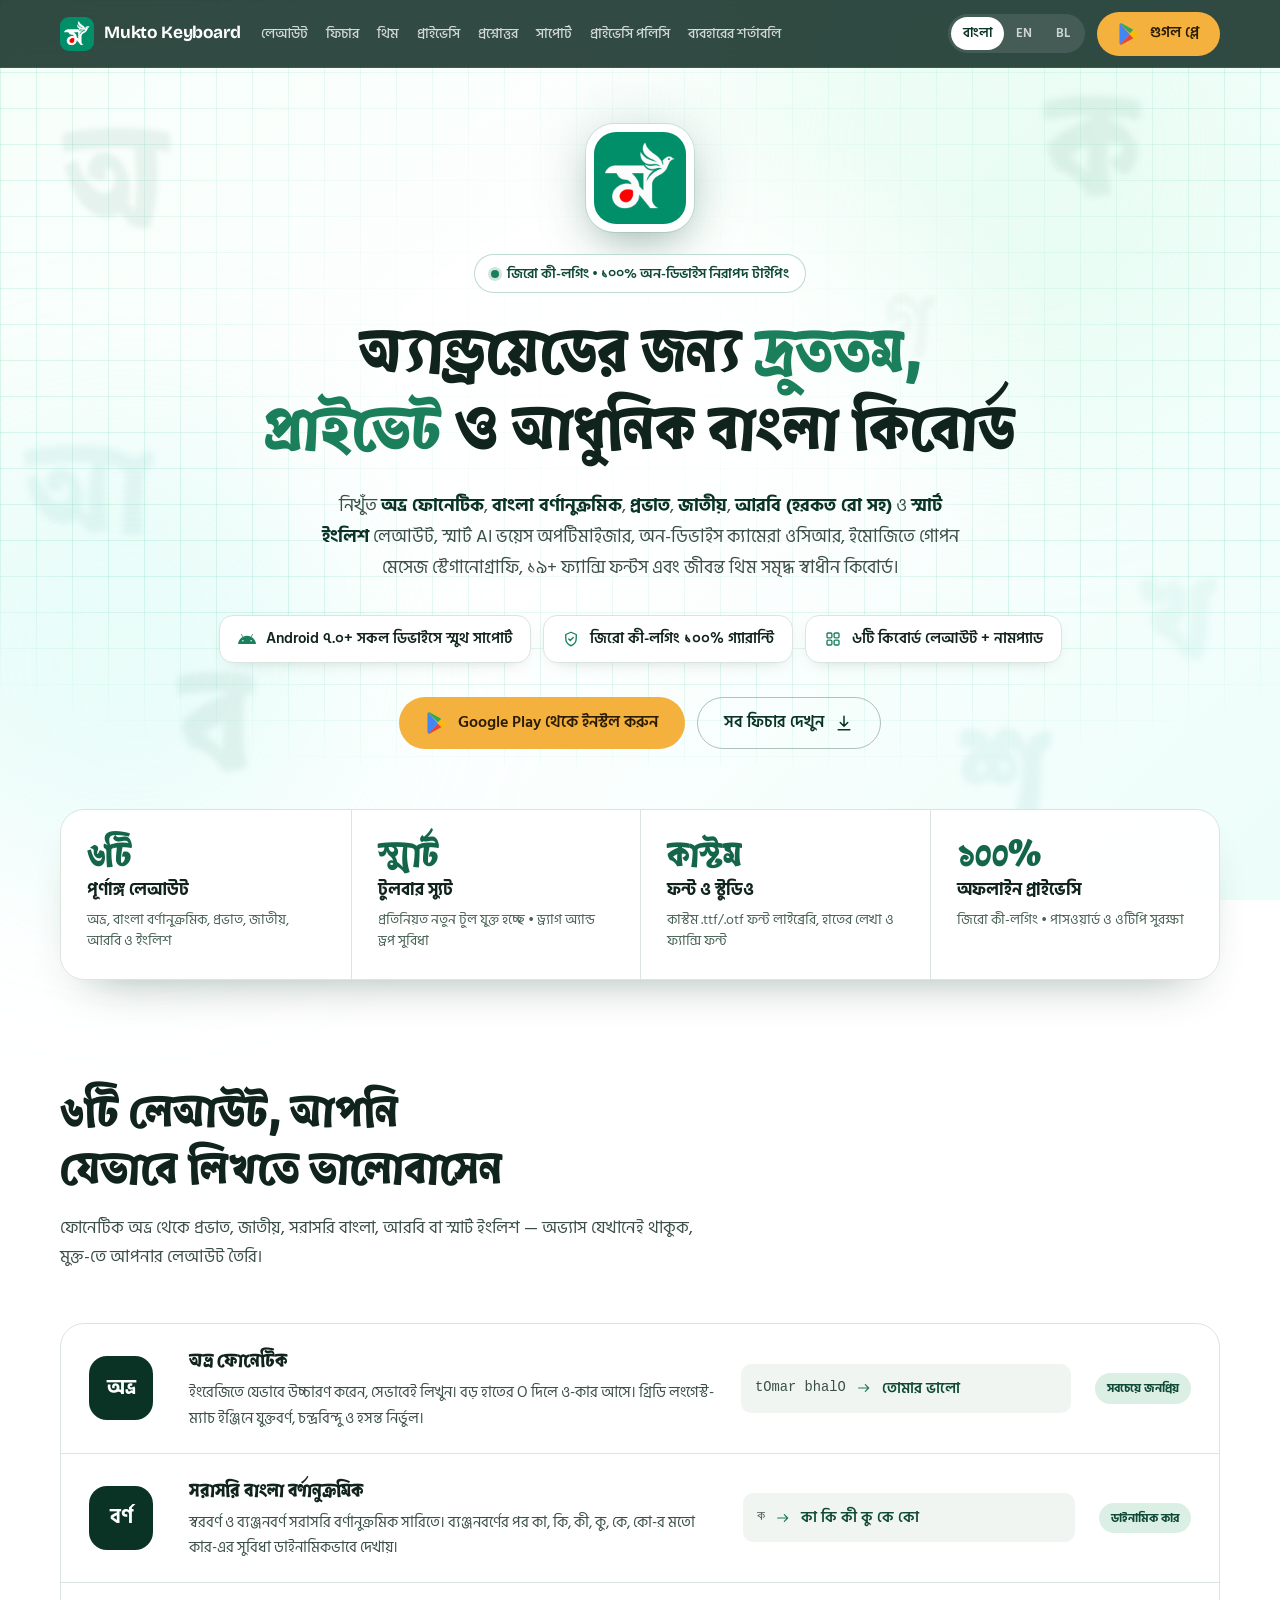
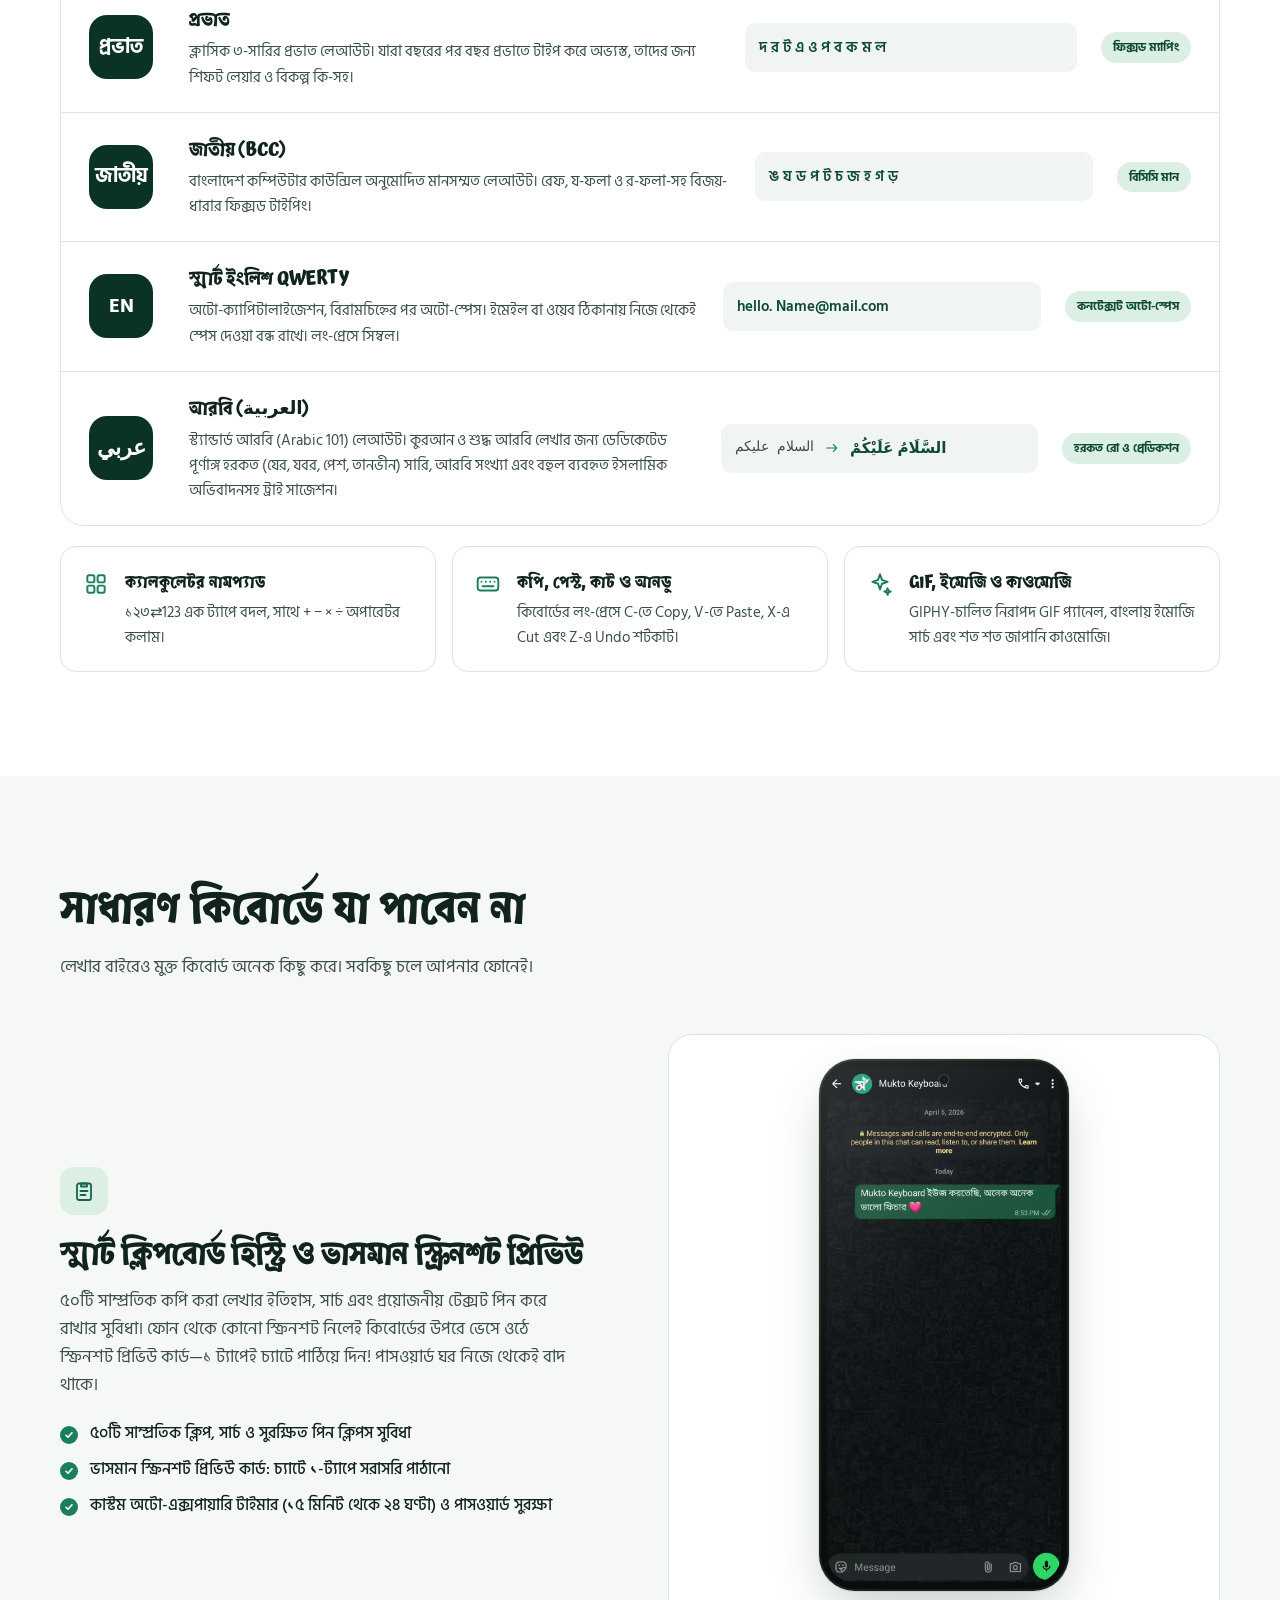
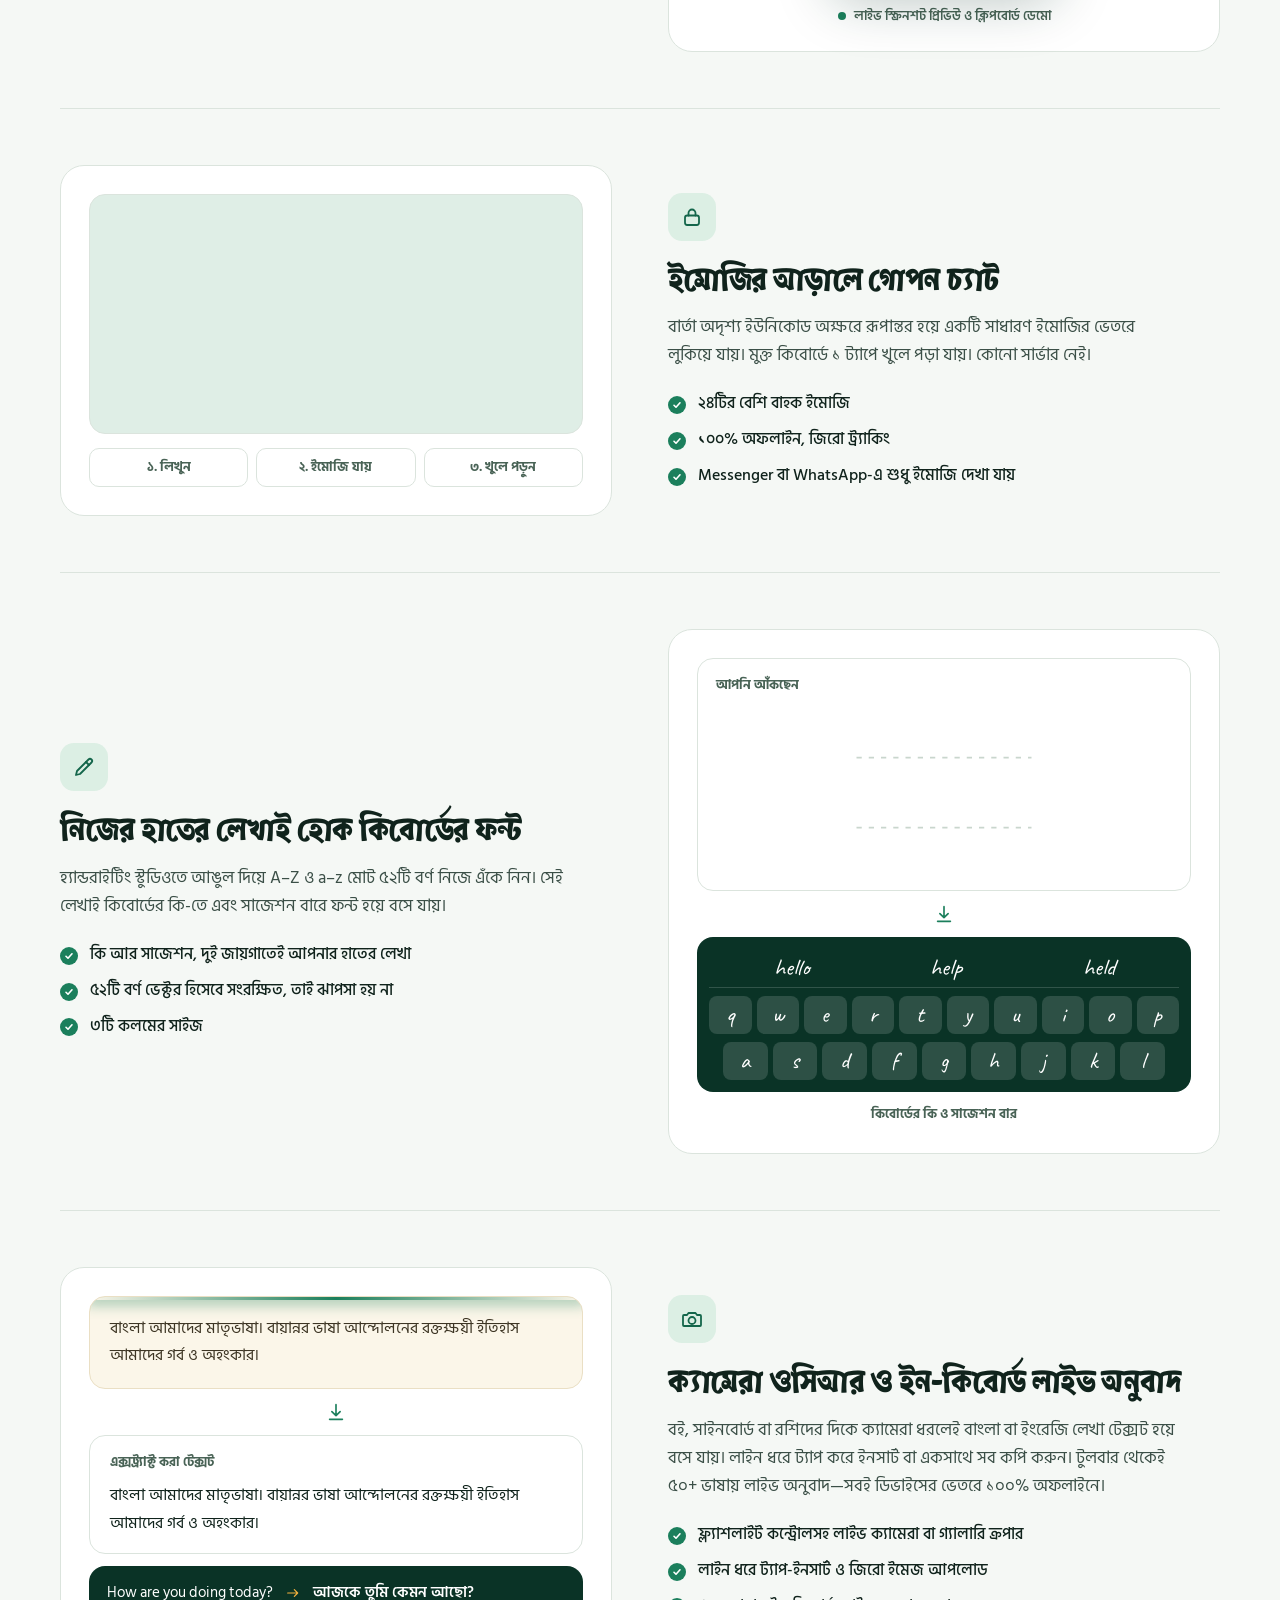
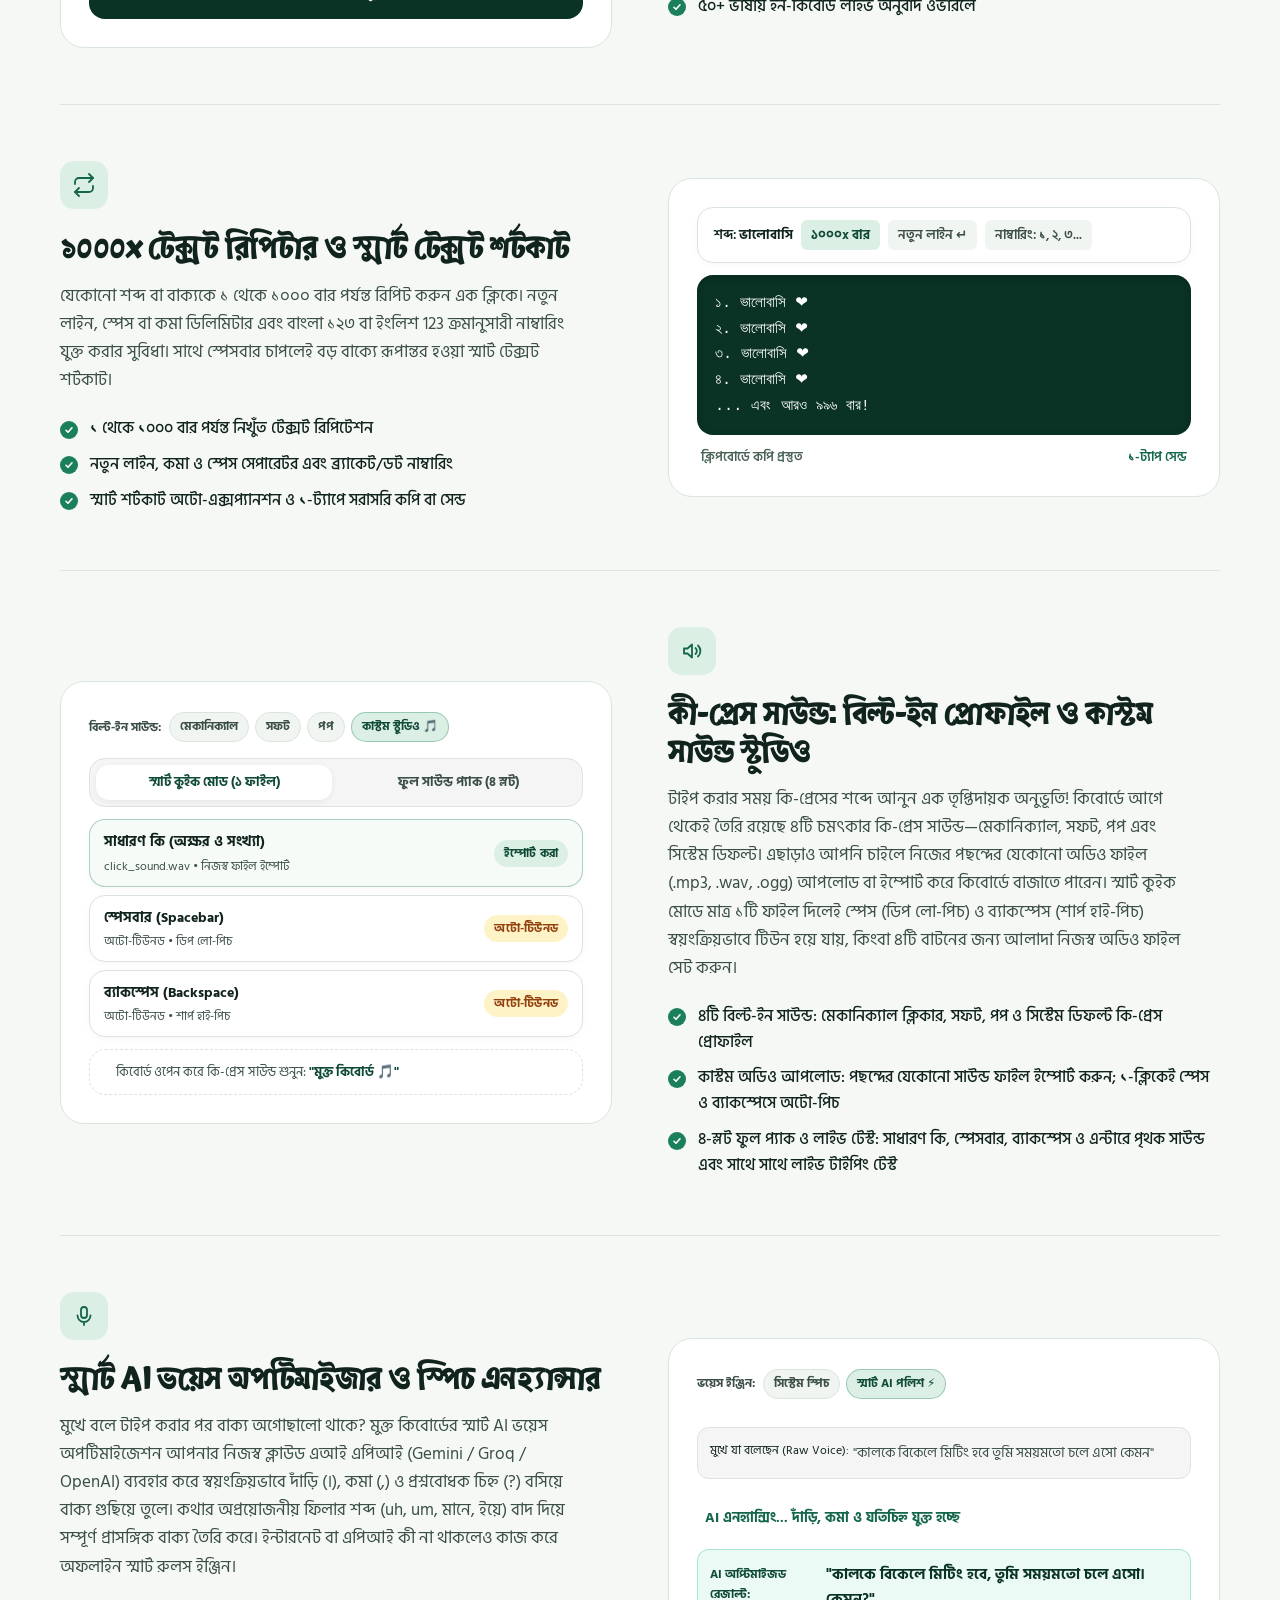
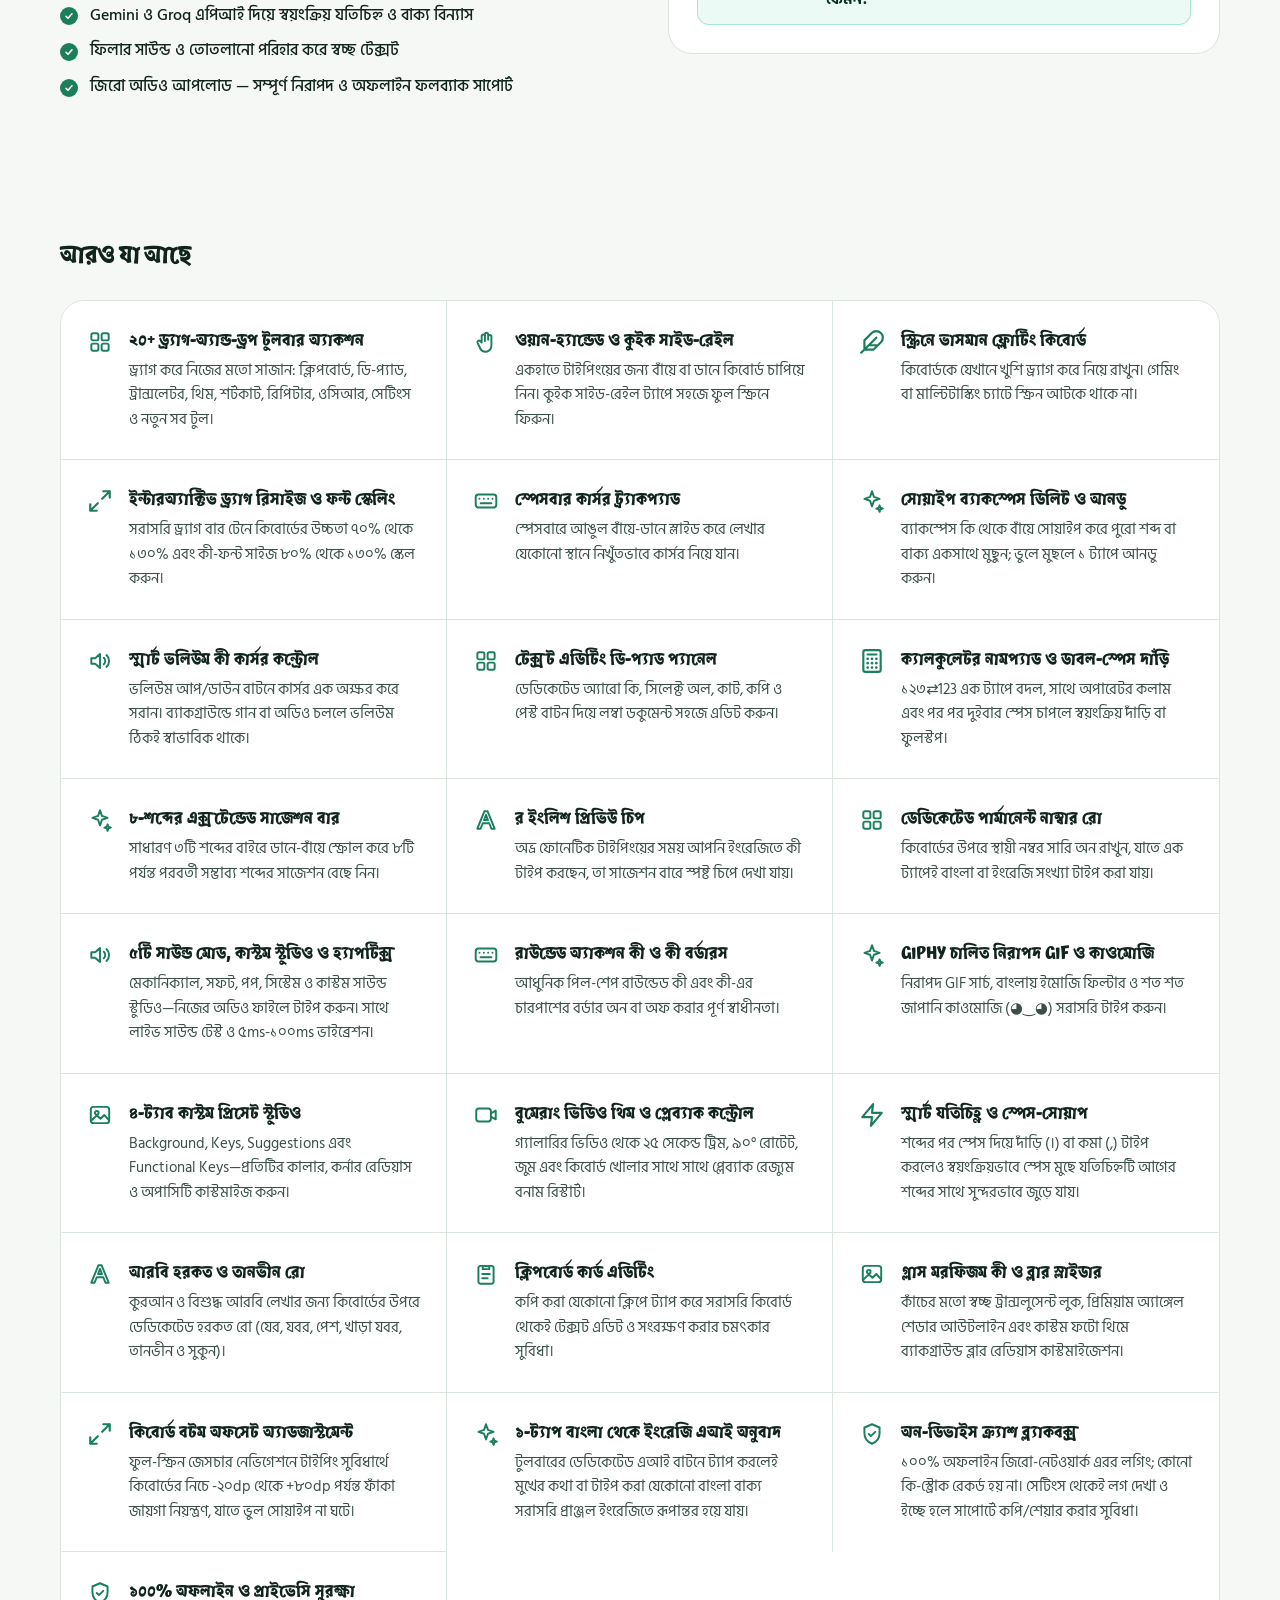
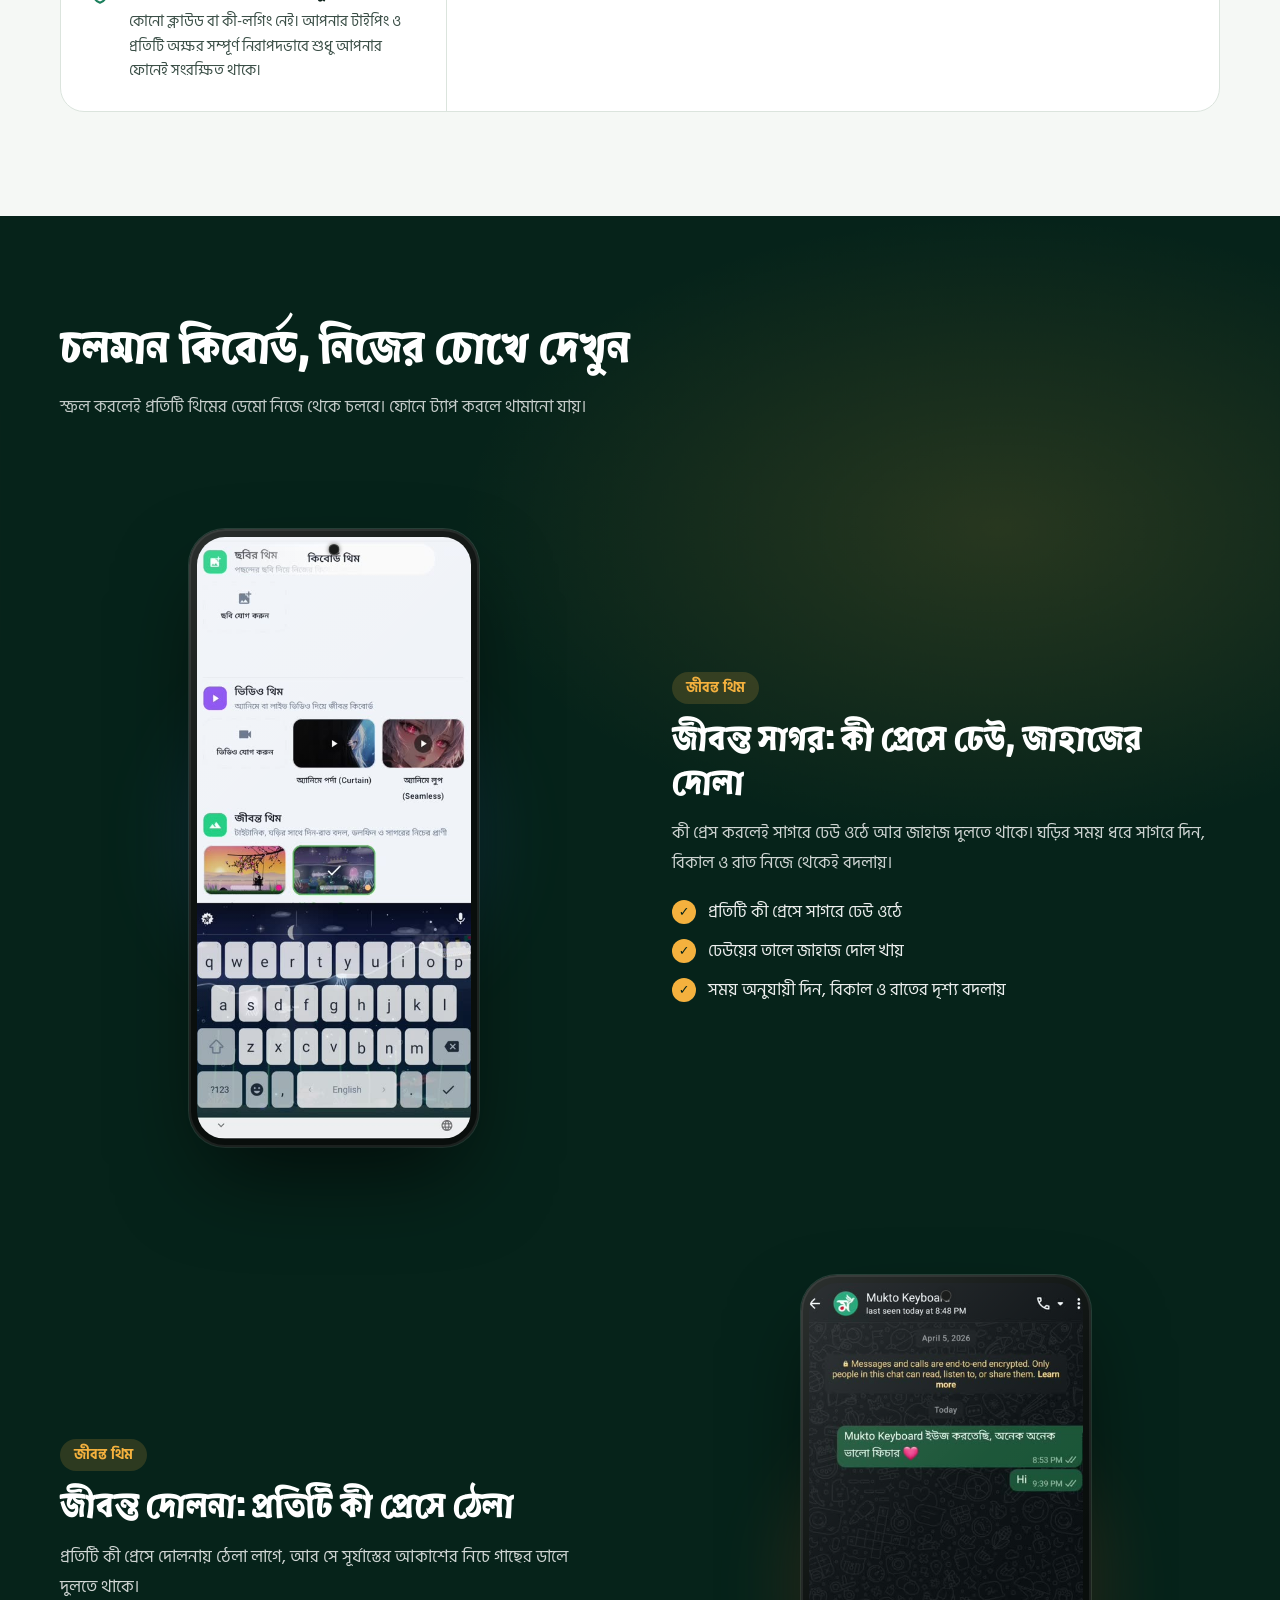
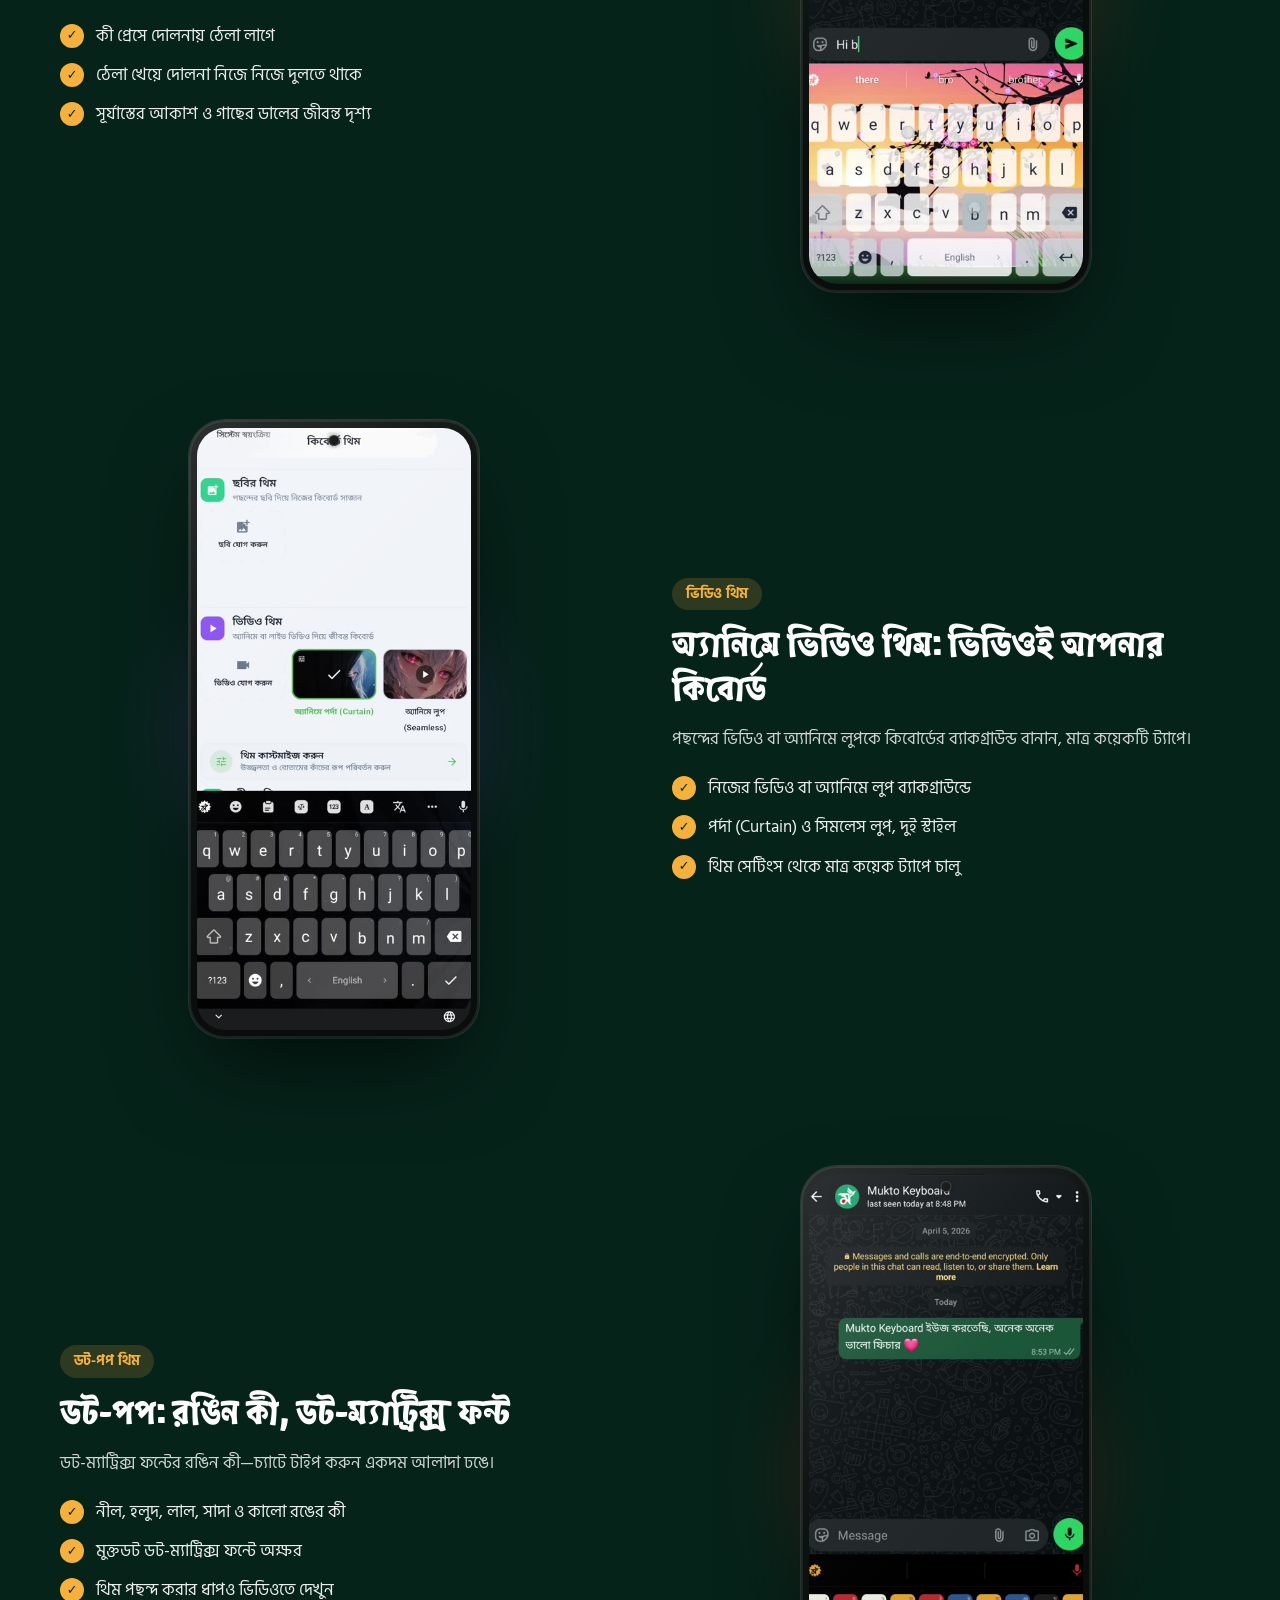
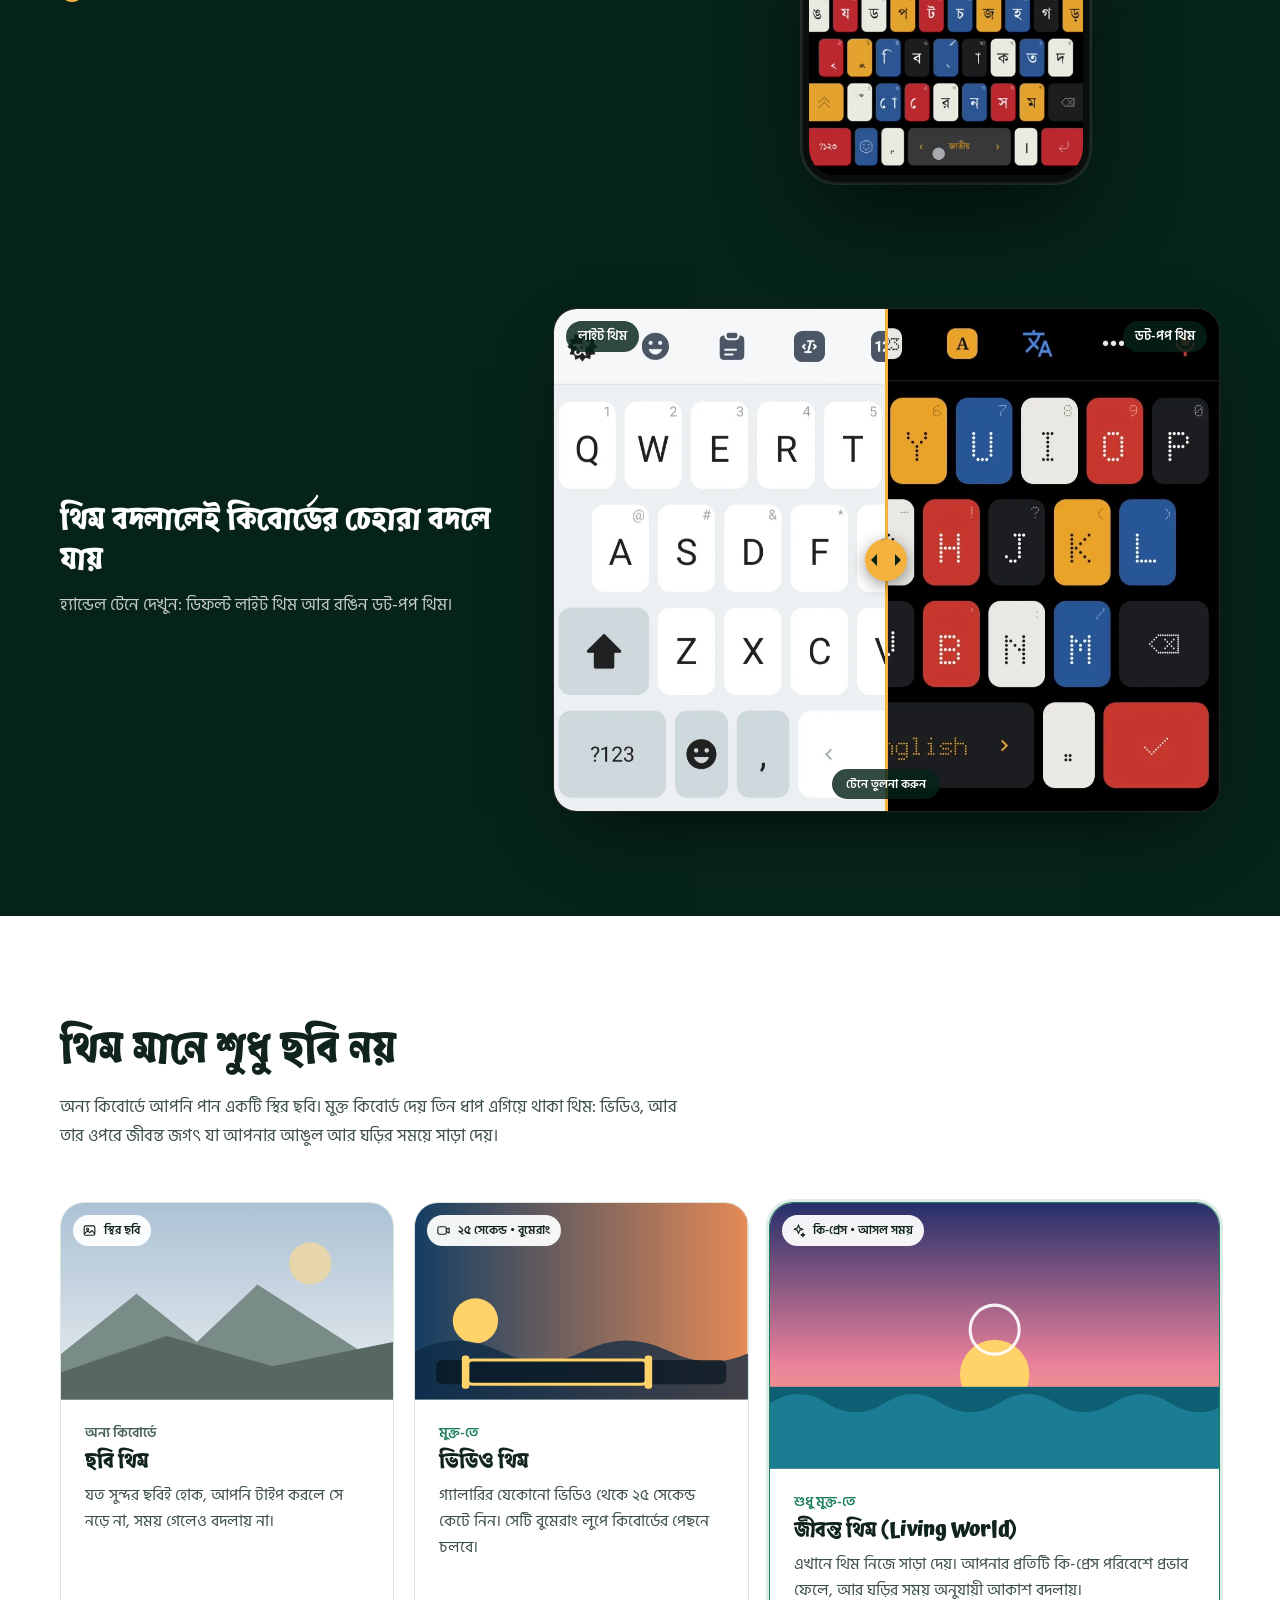
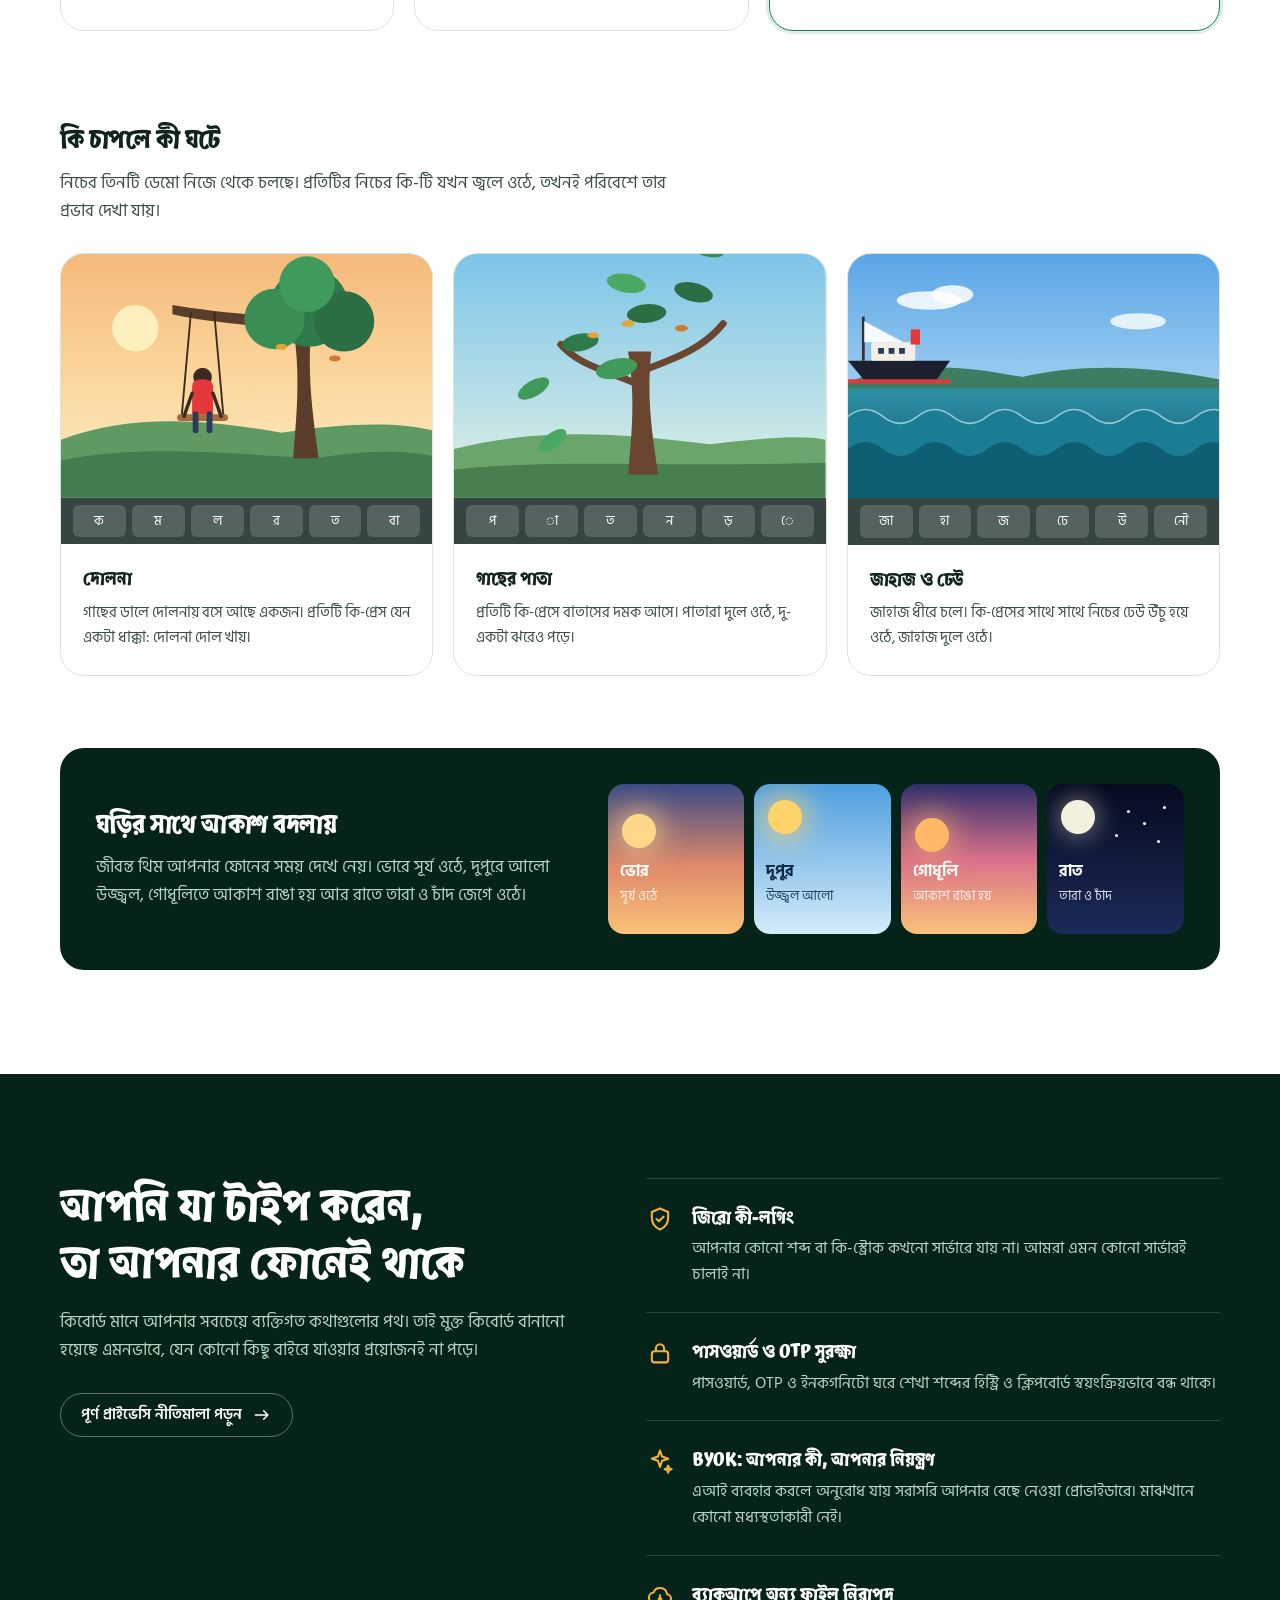
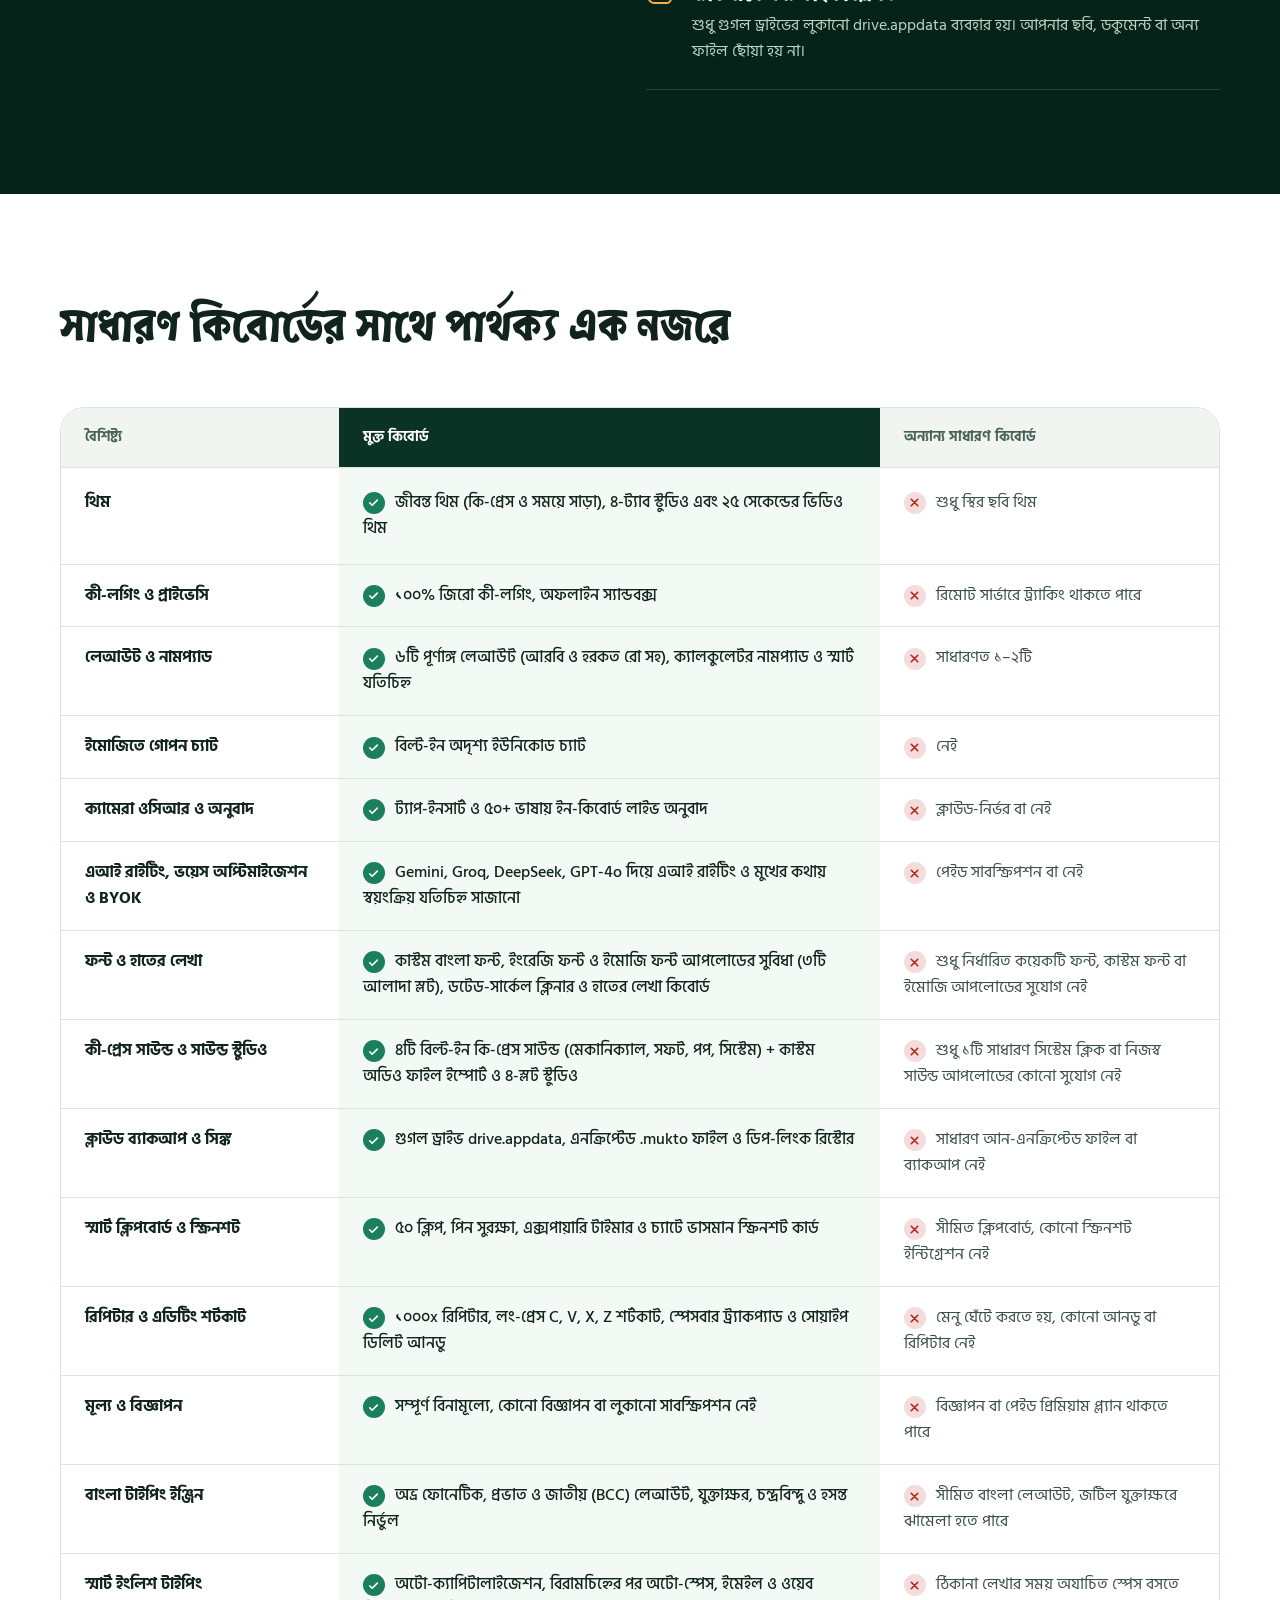
==== commit c153f903: "Remove unused feature and translation keys for Gboard-style middle ellipsis suggestions and related " ====
--- a/index.html
+++ b/index.html
@@ -1091,14 +1091,6 @@
                         <div>
                             <h4 data-i18n="m22.t">অন-ডিভাইস ক্র্যাশ ব্ল্যাকবক্স</h4>
                             <p data-i18n="m22.d">১০০% অফলাইন জিরো-নেটওয়ার্ক এরর লগিং; কোনো কি-স্ট্রোক রেকর্ড হয় না। সেটিংস থেকেই লগ দেখা ও ইচ্ছে হলে সাপোর্টে কপি/শেয়ার করার সুবিধা।</p>
-                        </div>
-                    </li>
-                    <li><svg class="ic">
-                            <use href="#i-keyboard" />
-                        </svg>
-                        <div>
-                            <h4 data-i18n="m23.t">সাজেশনে মিডল এলিপসিস</h4>
-                            <p data-i18n="m23.d">সাজেশন বারে বড় বা দীর্ঘ শব্দ ও বাক্যাংশ জিবোর্ডের মতো মাঝখানে ডট (...) হয়ে পরিপাটি ও সুন্দরভাবে ডিসপ্লে হয়।</p>
                         </div>
                     </li>
                     <li><svg class="ic">
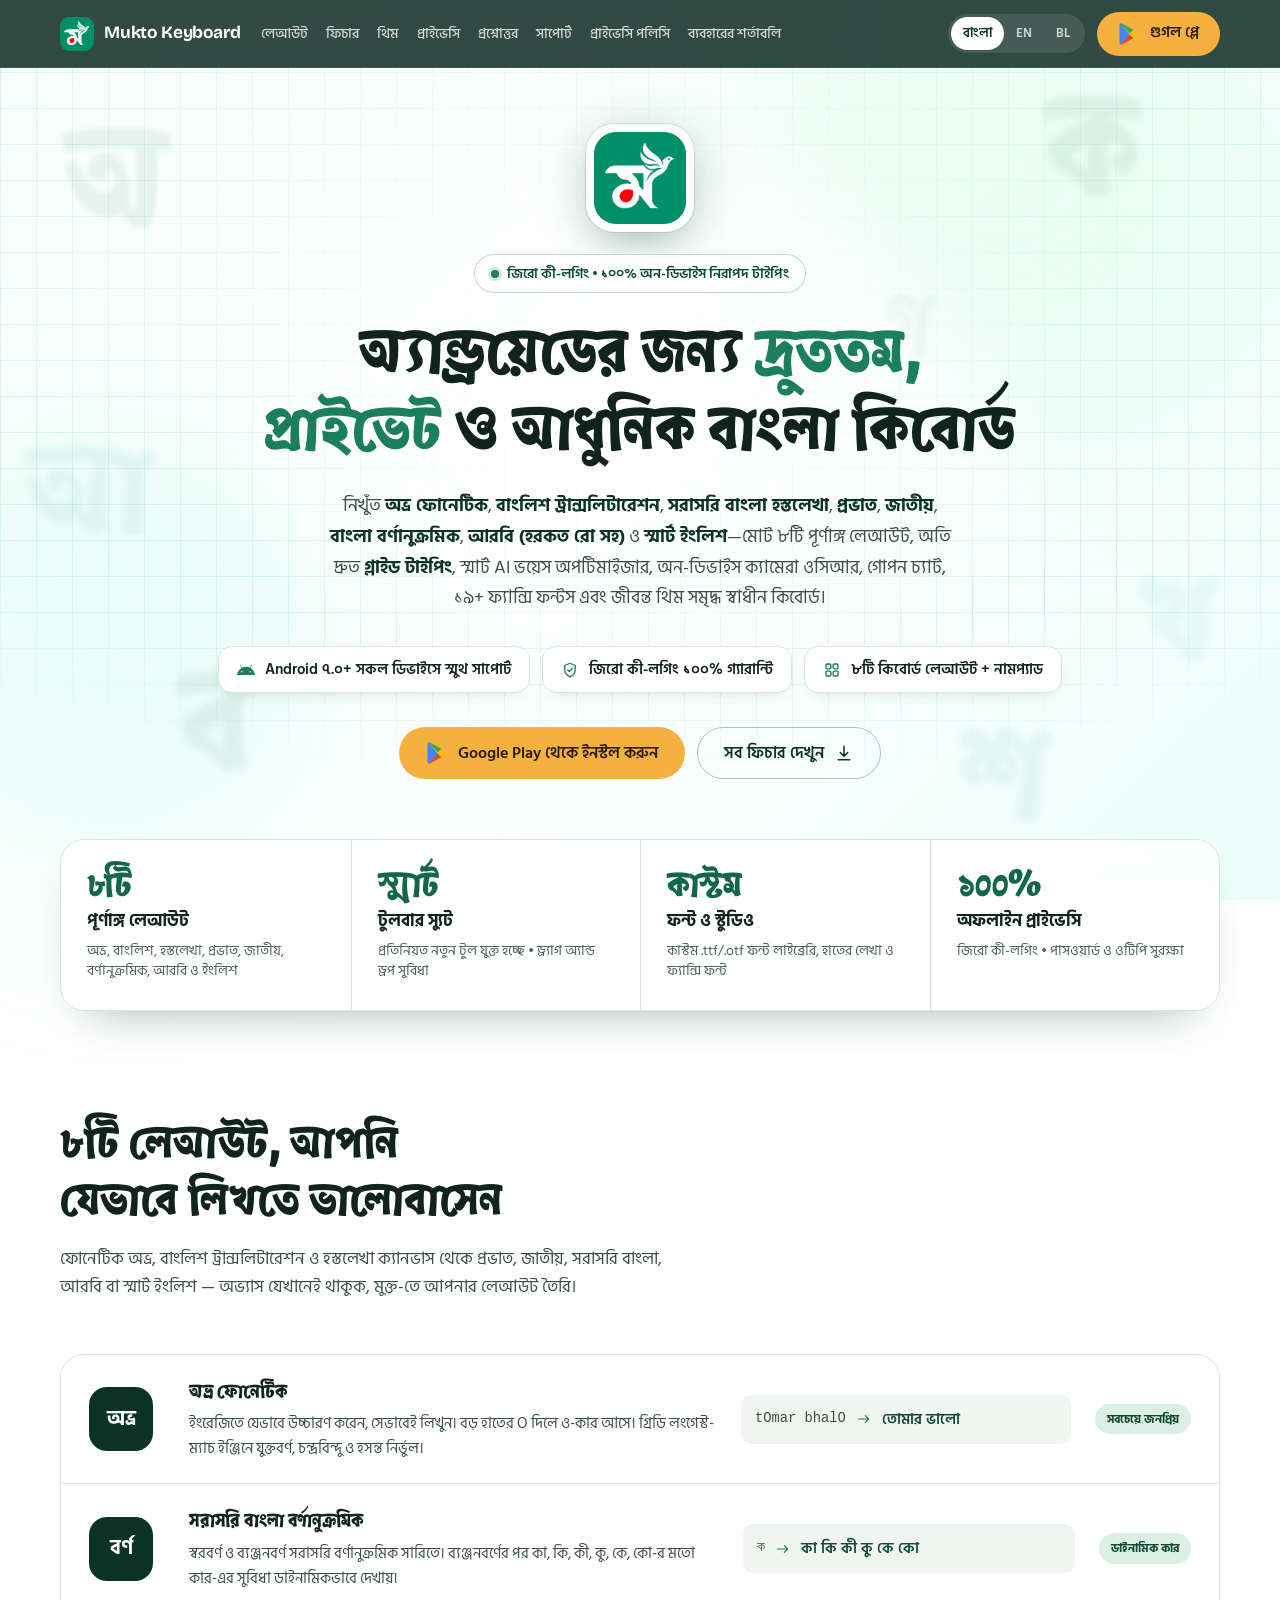
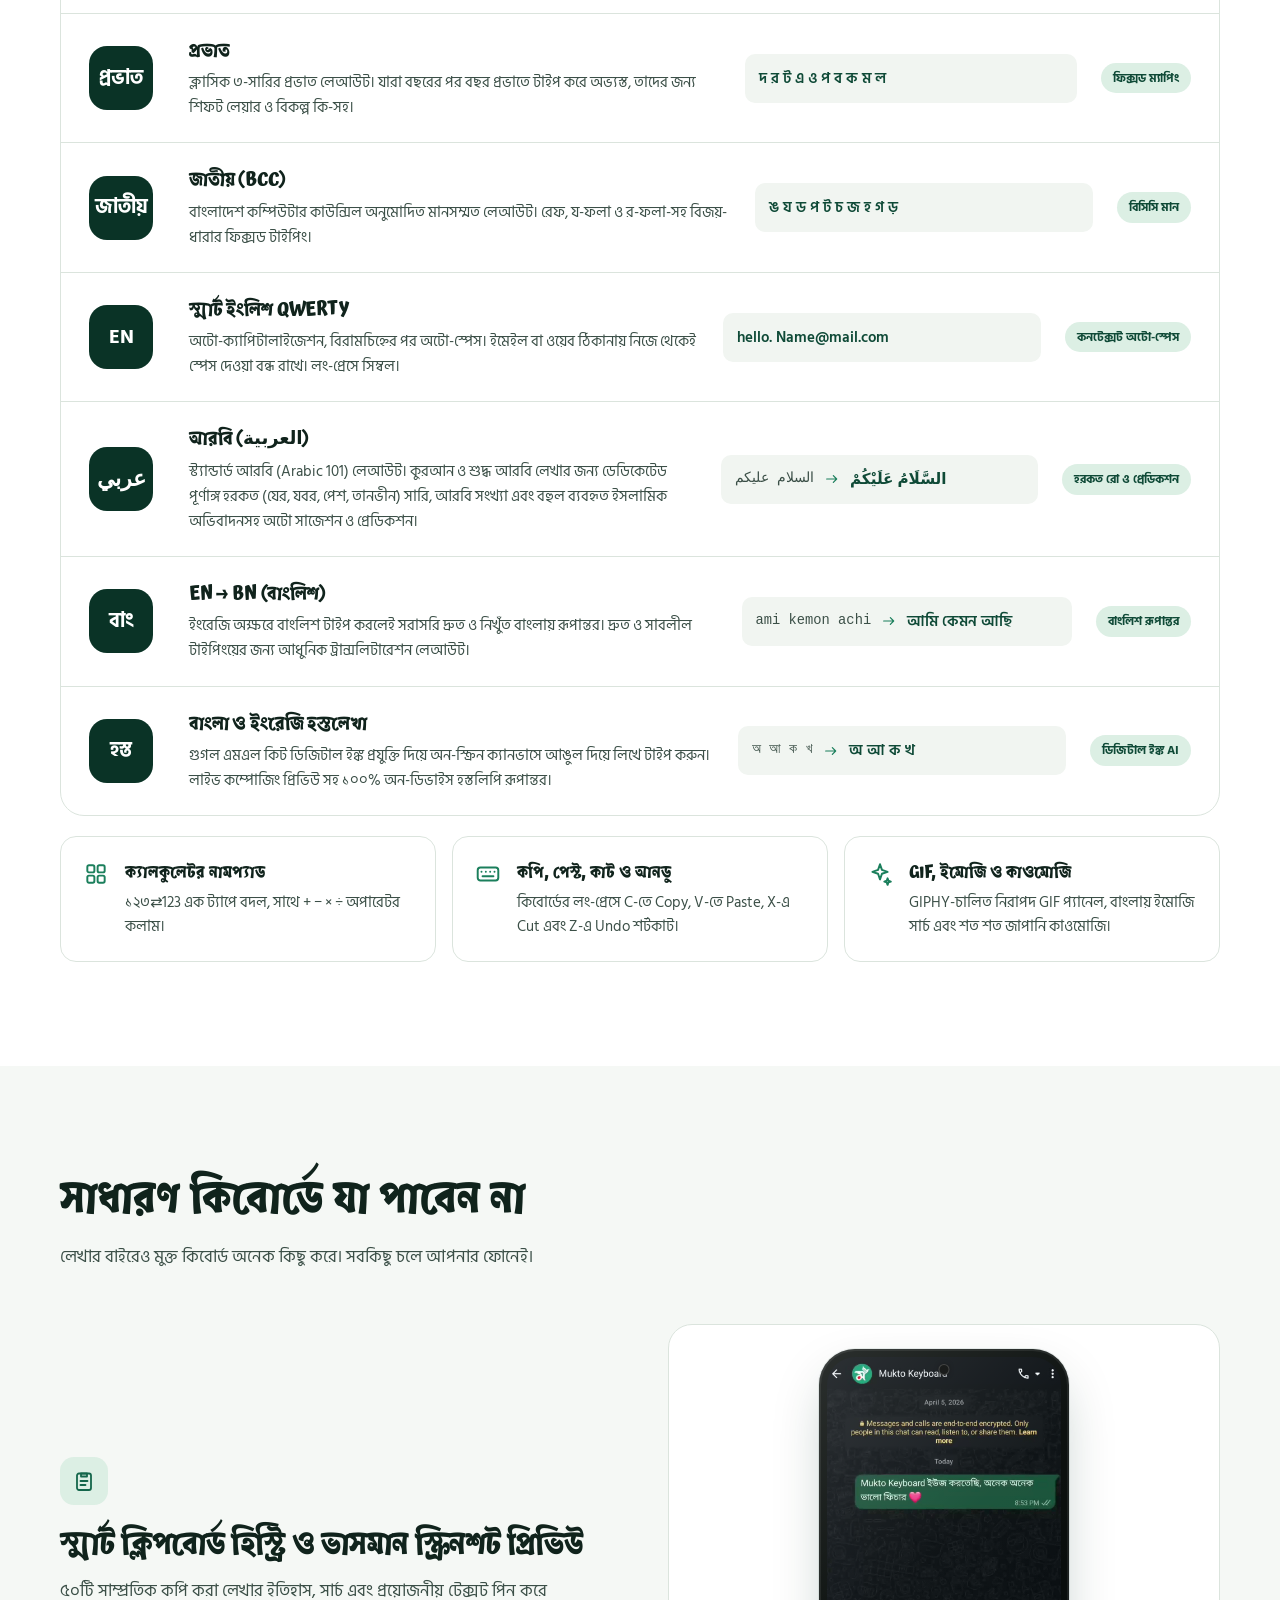
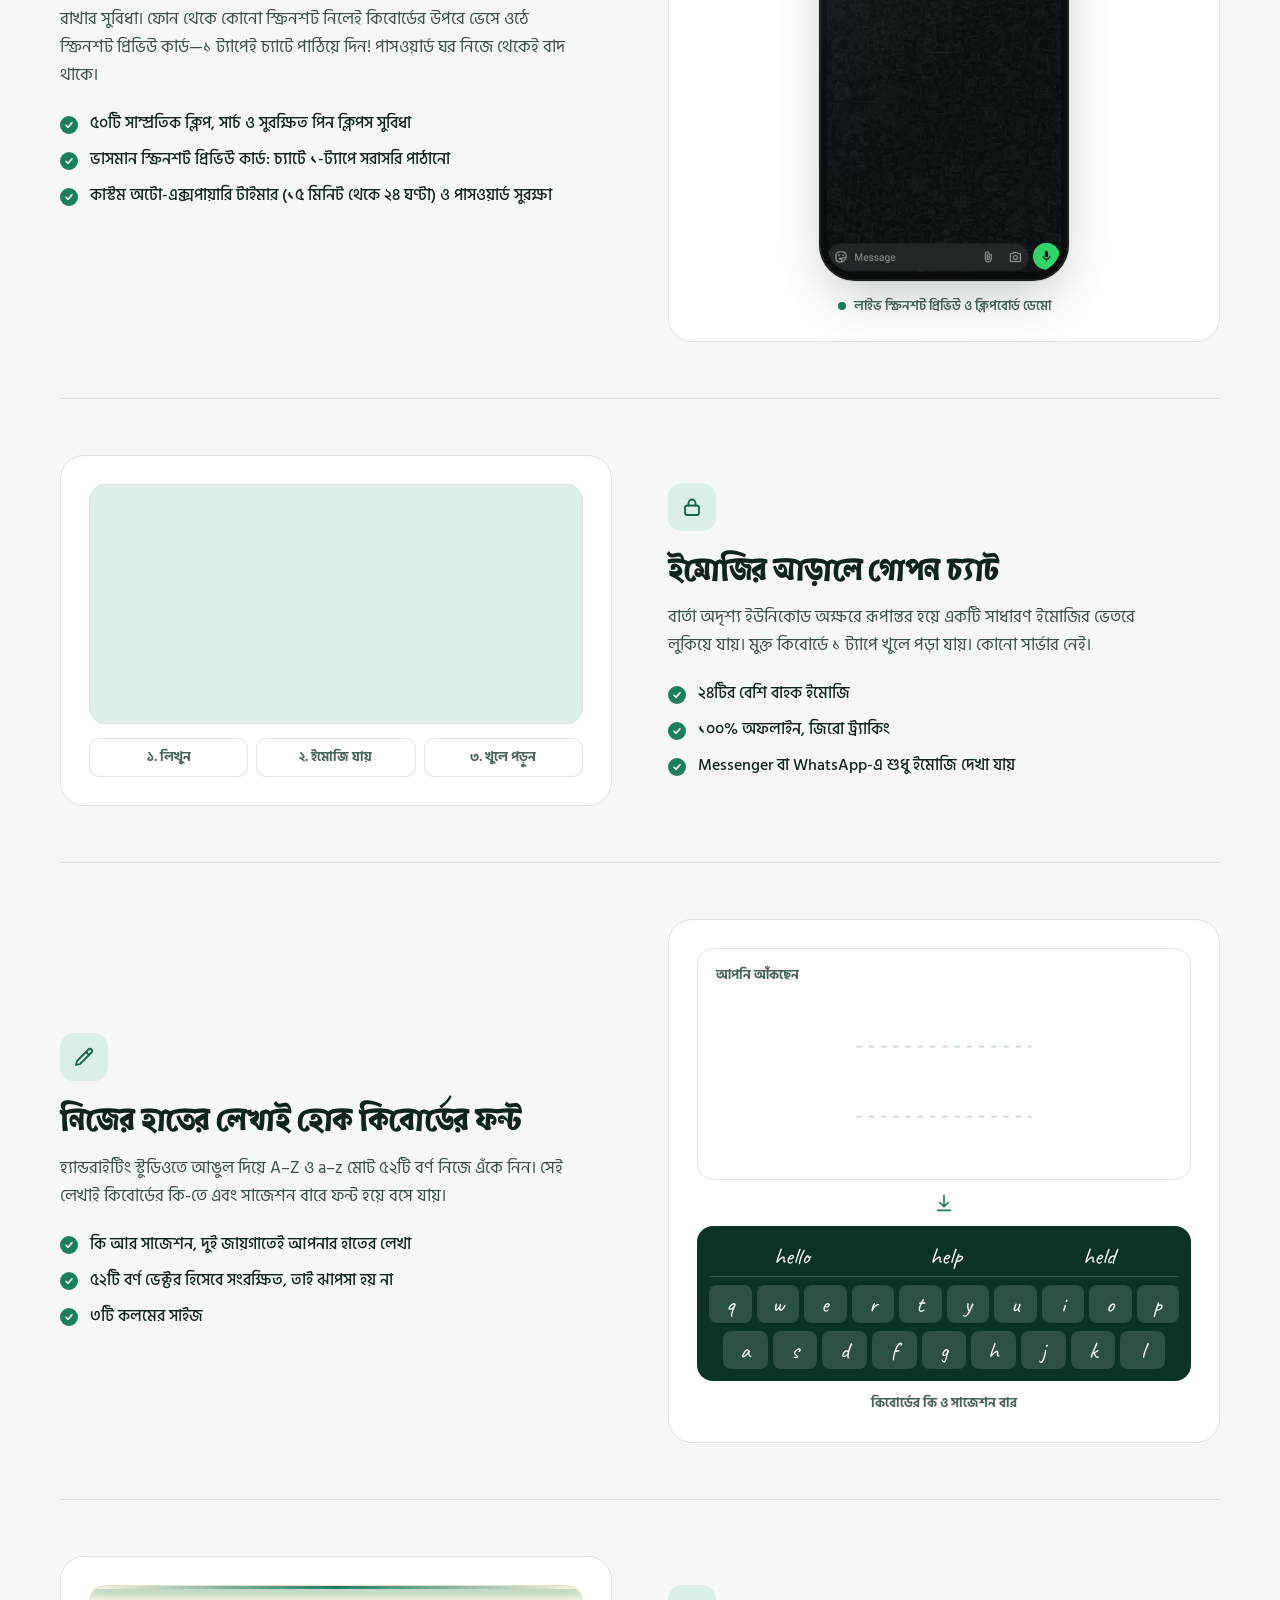
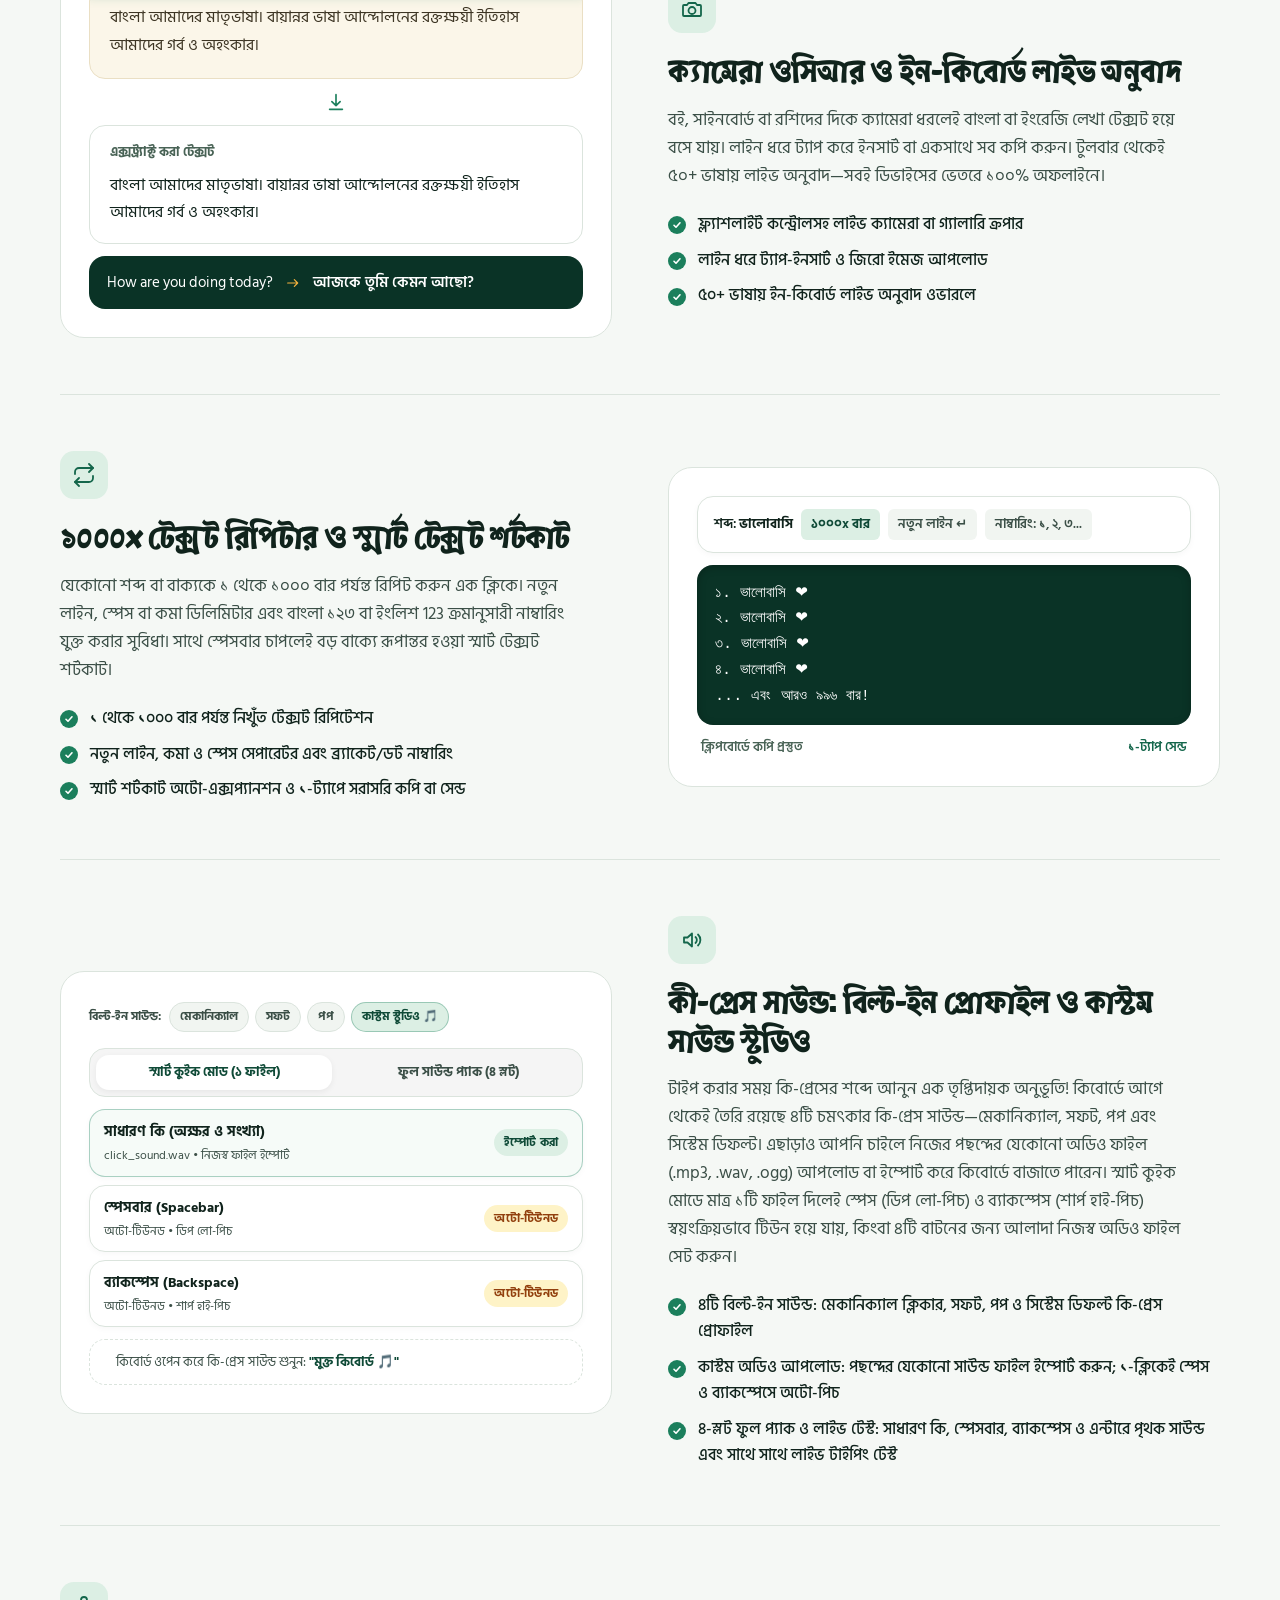
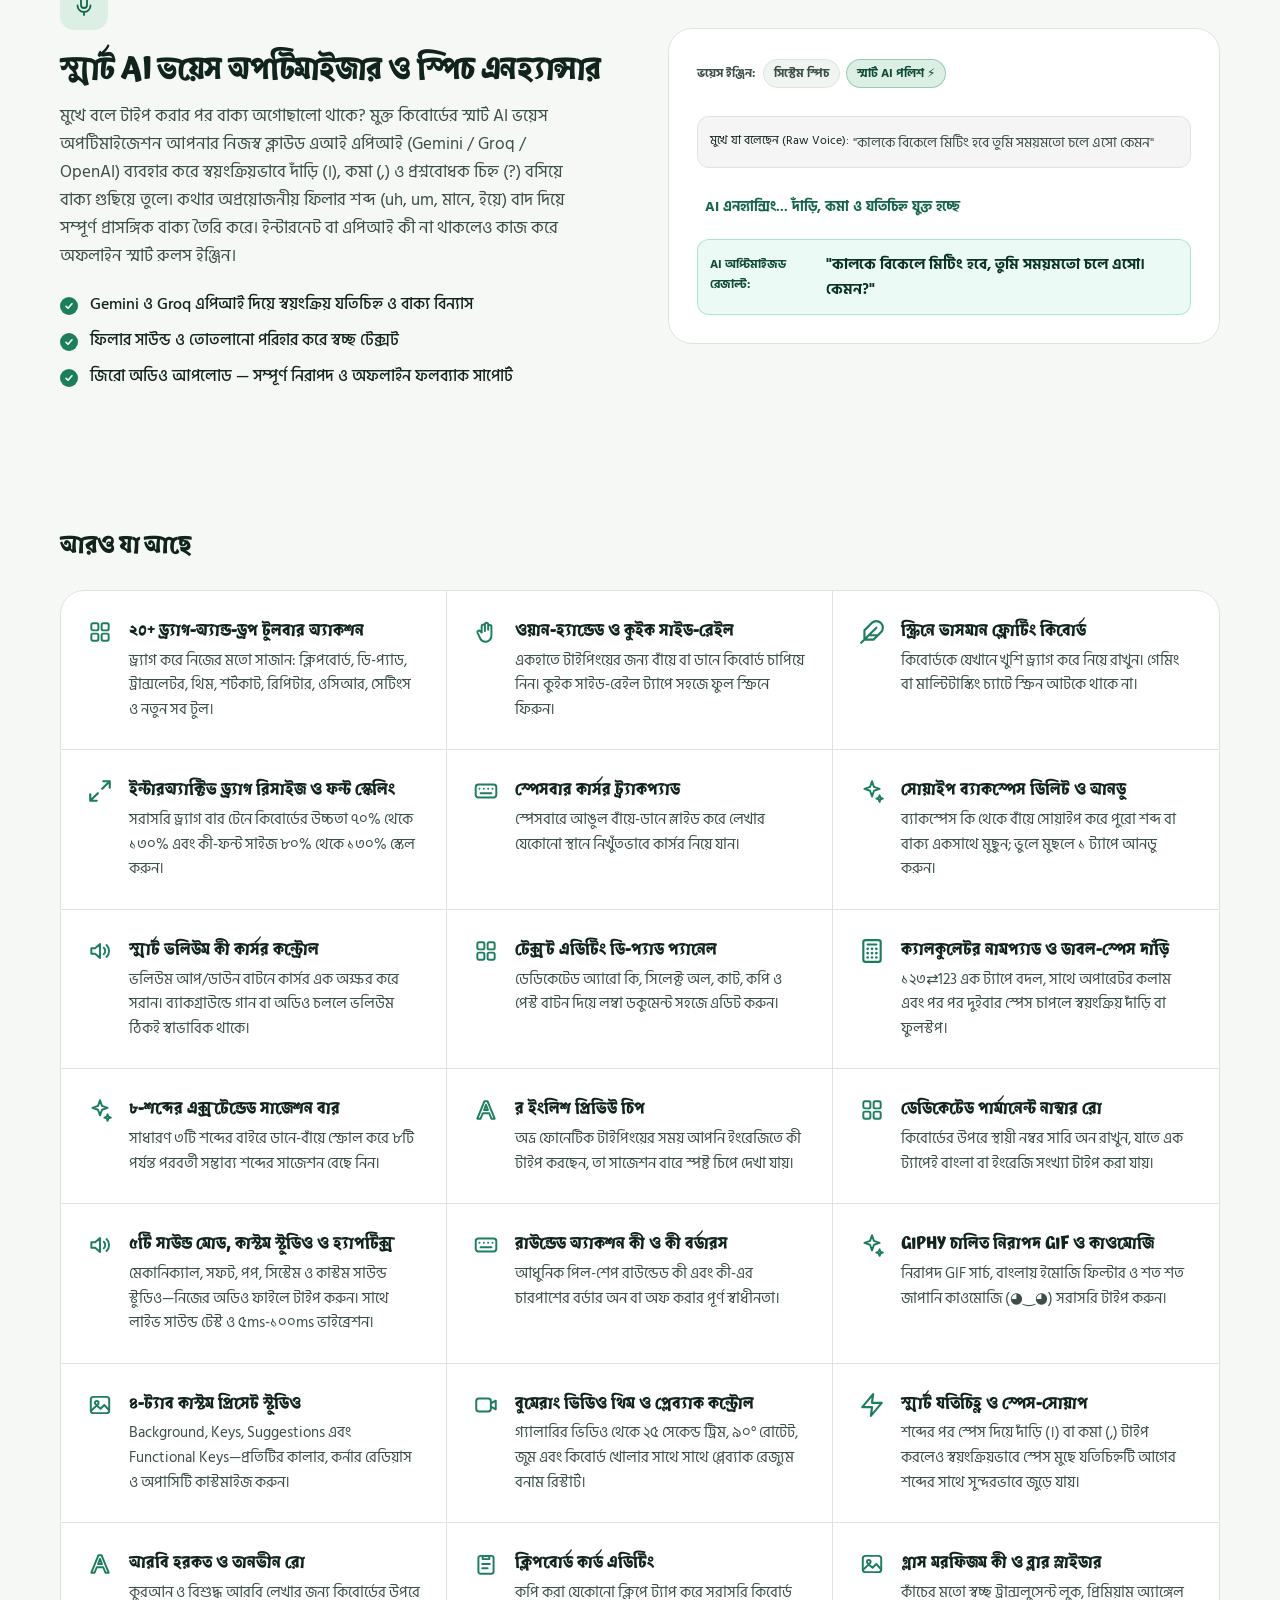
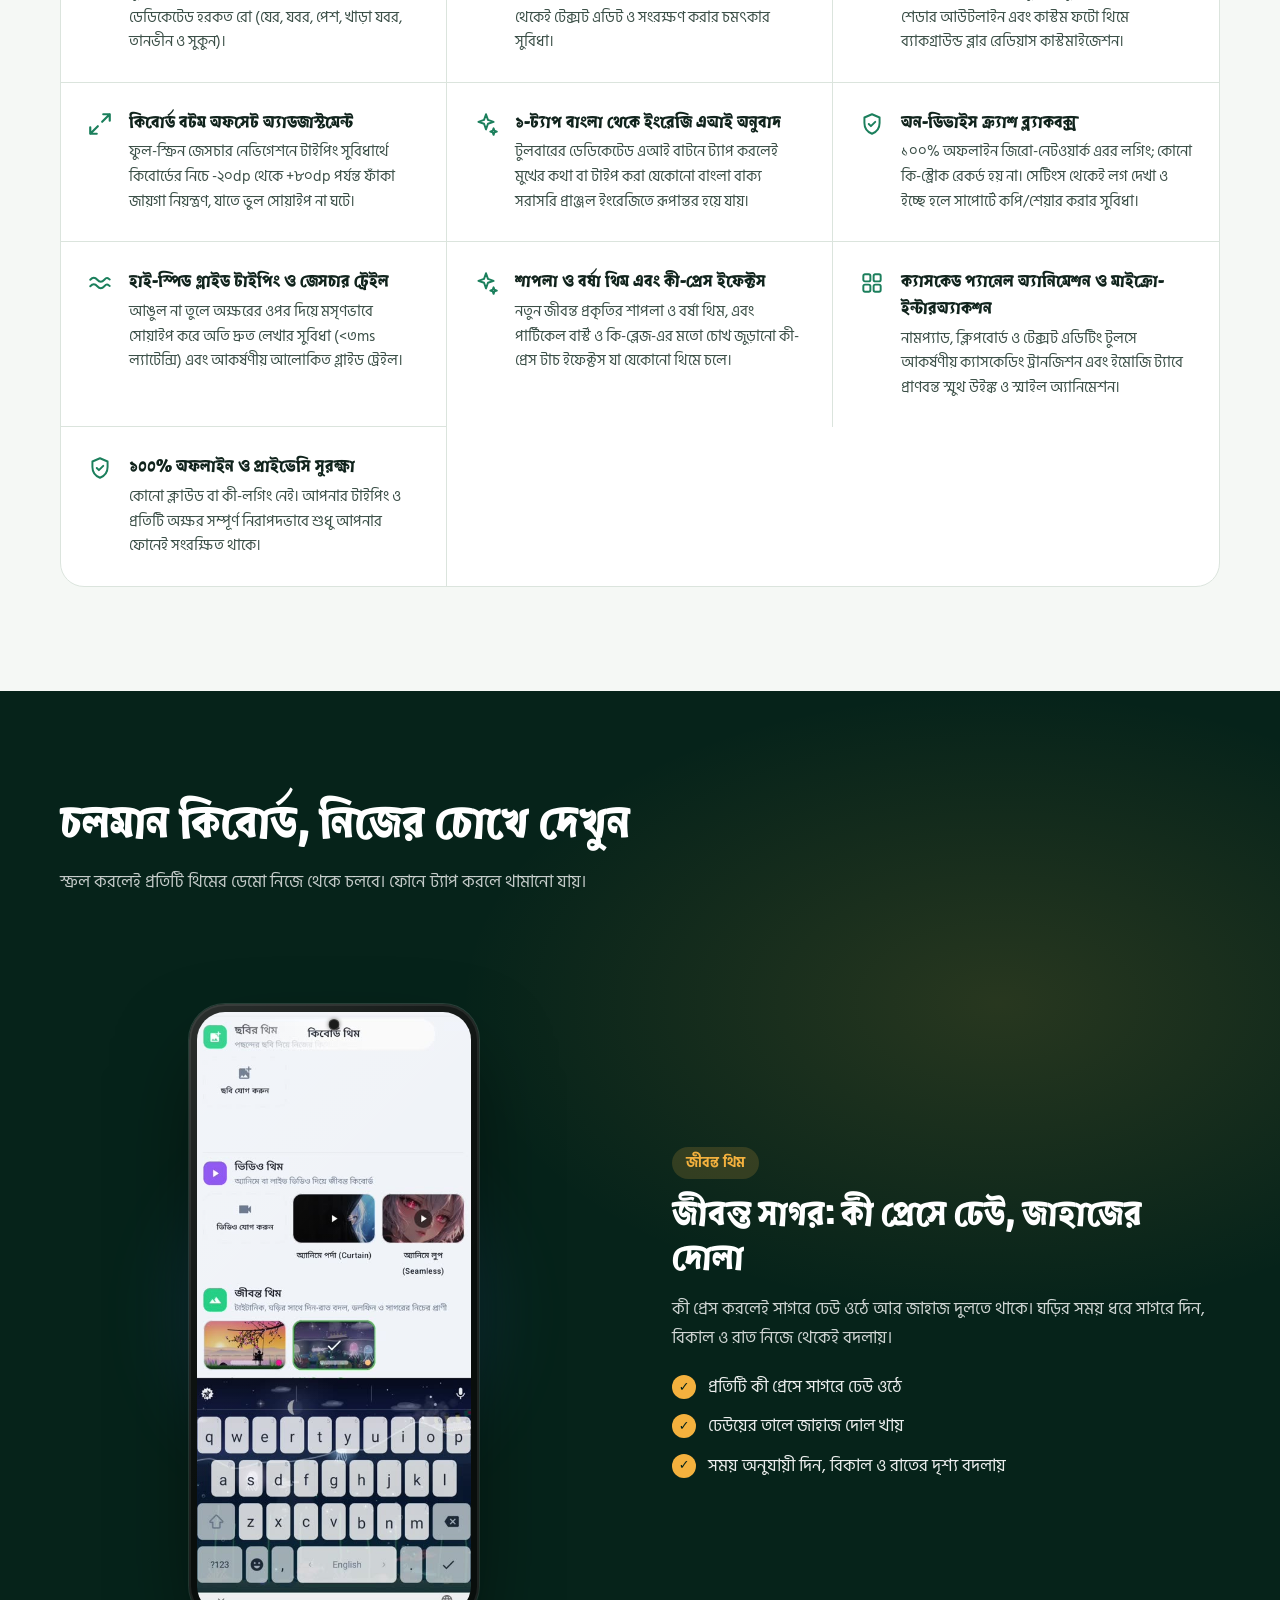
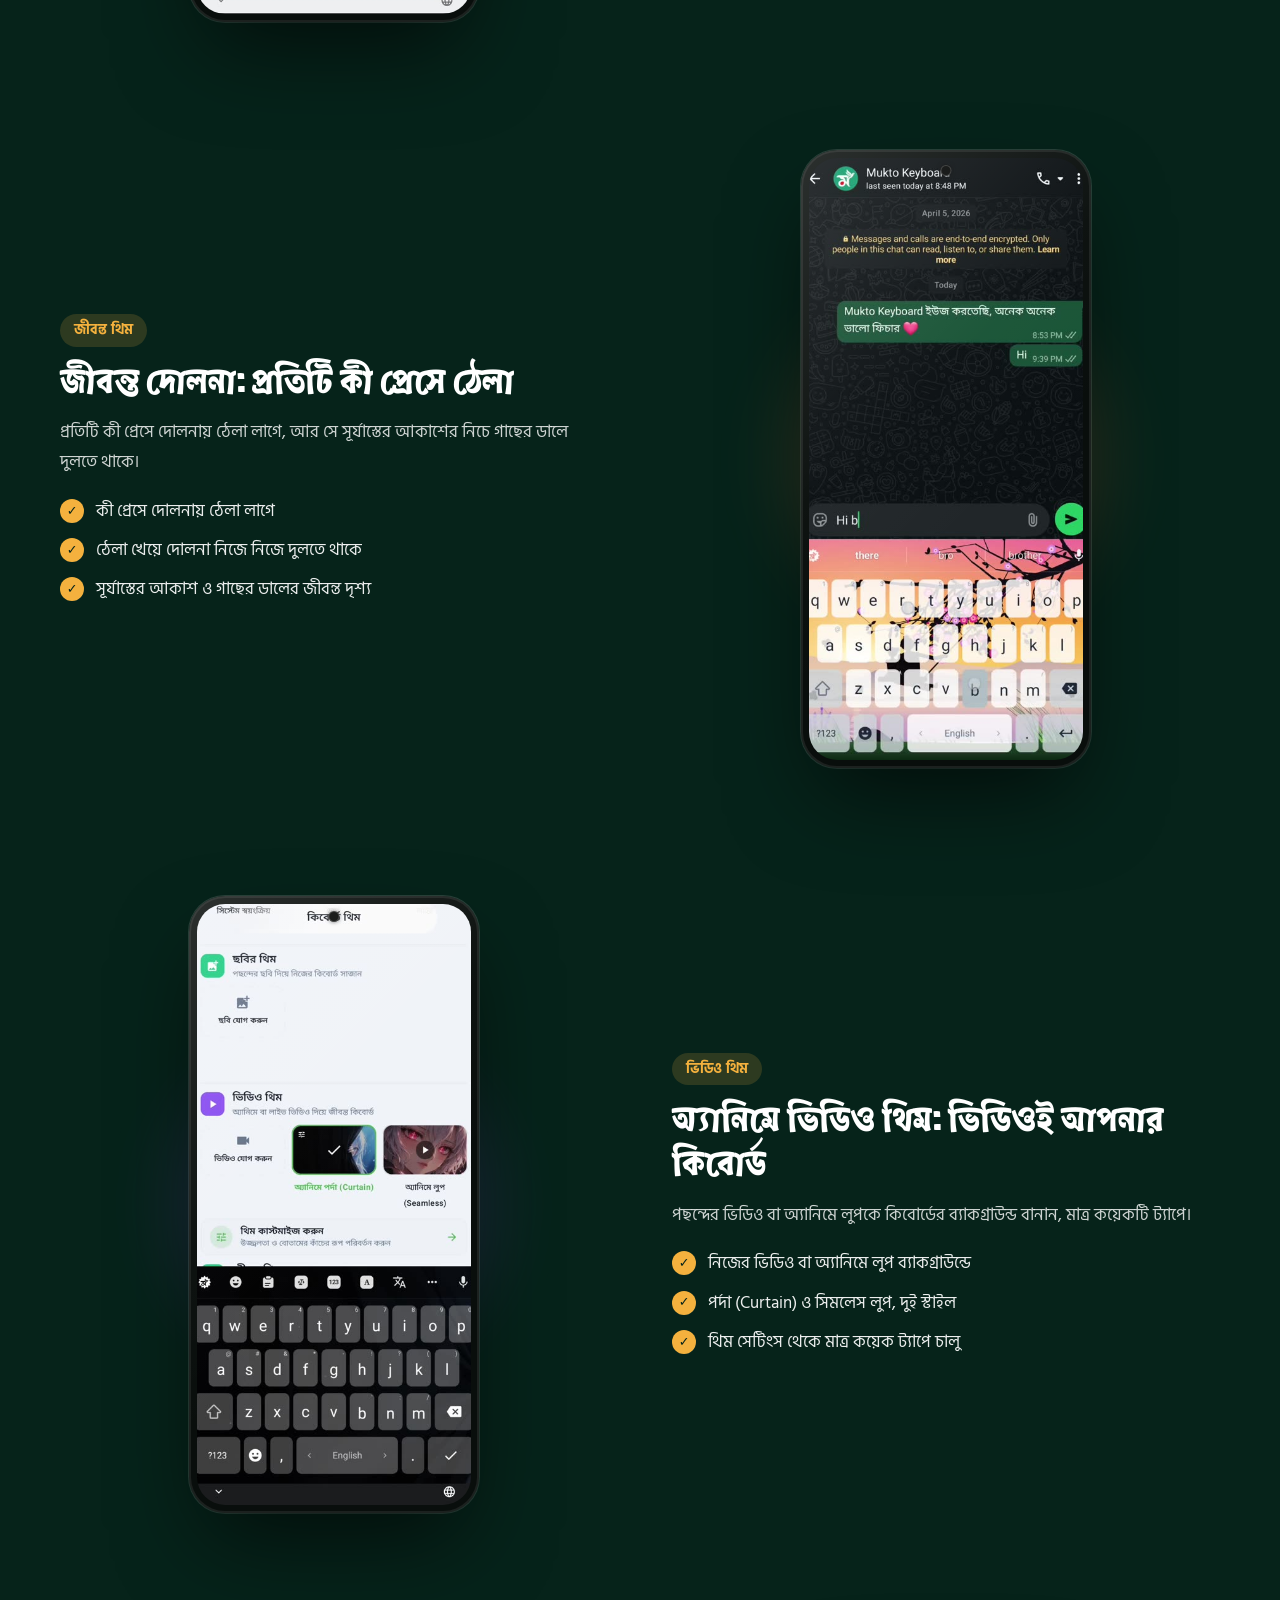
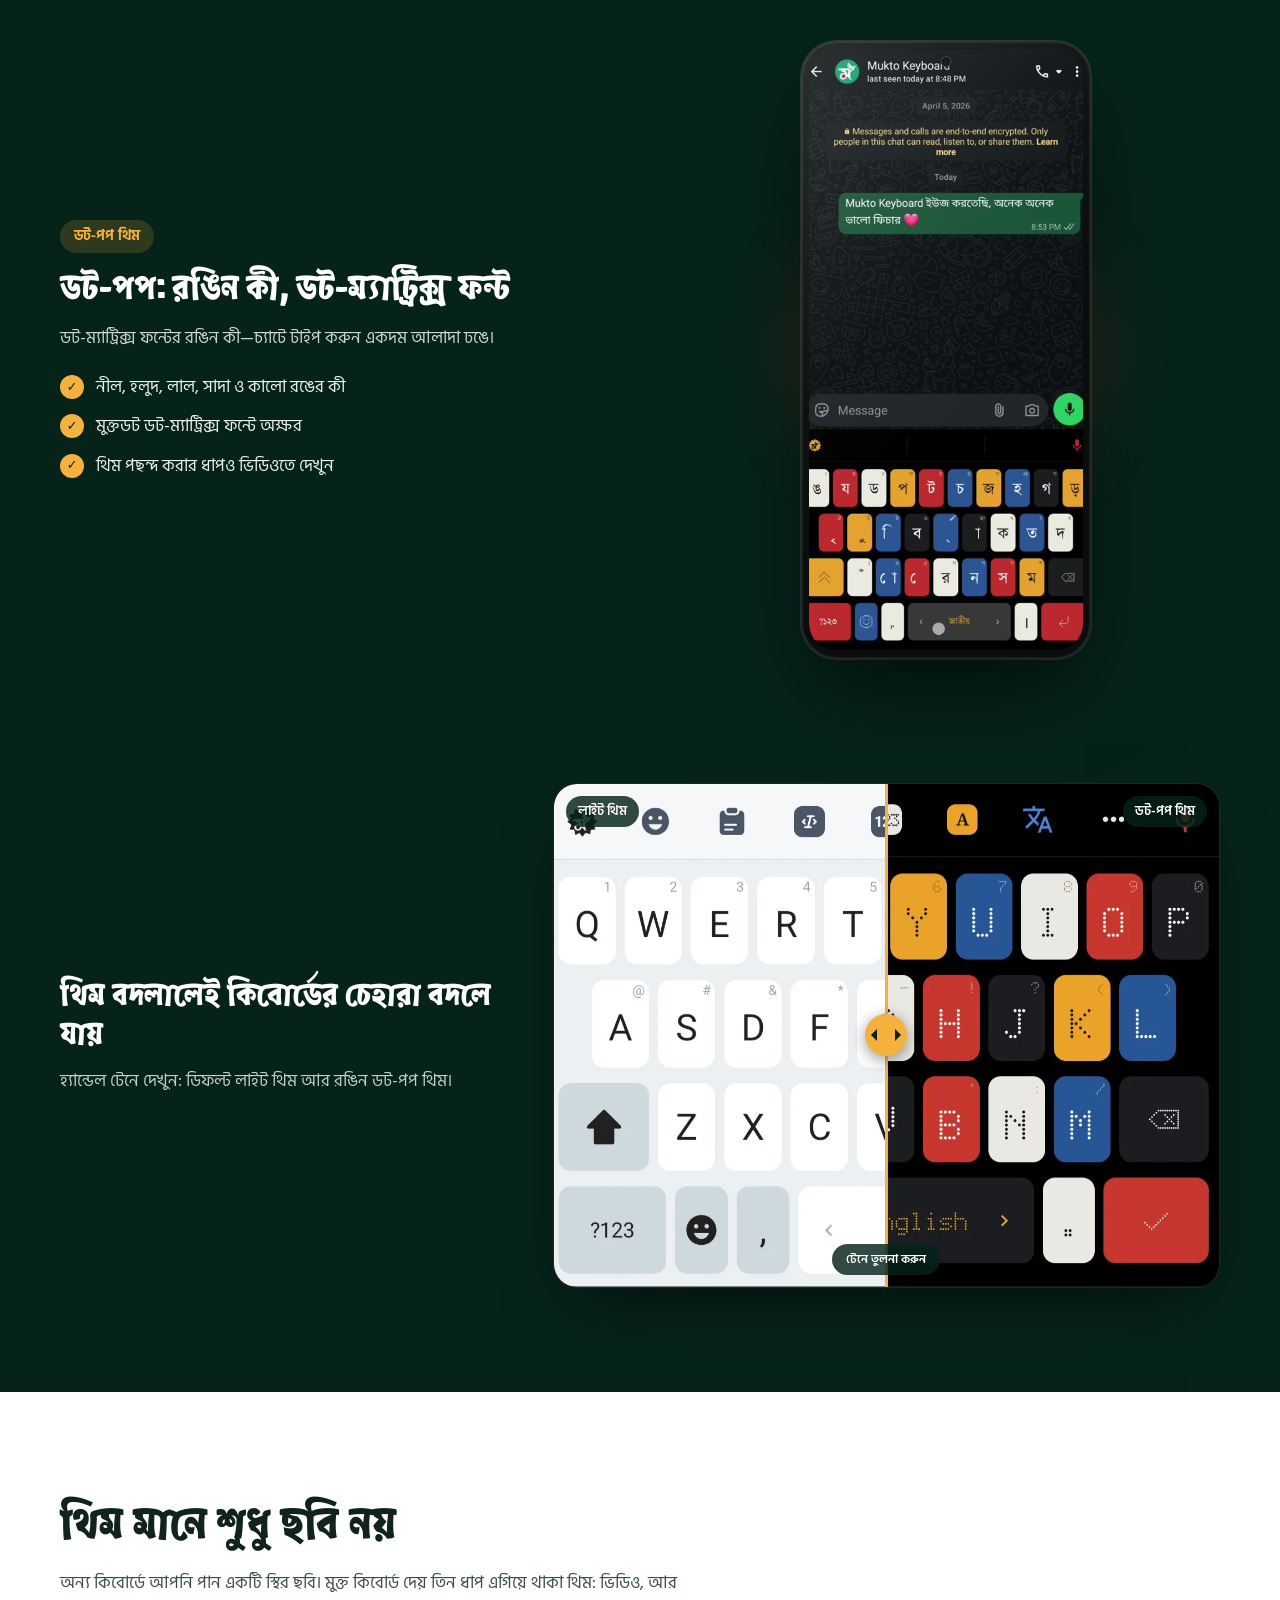
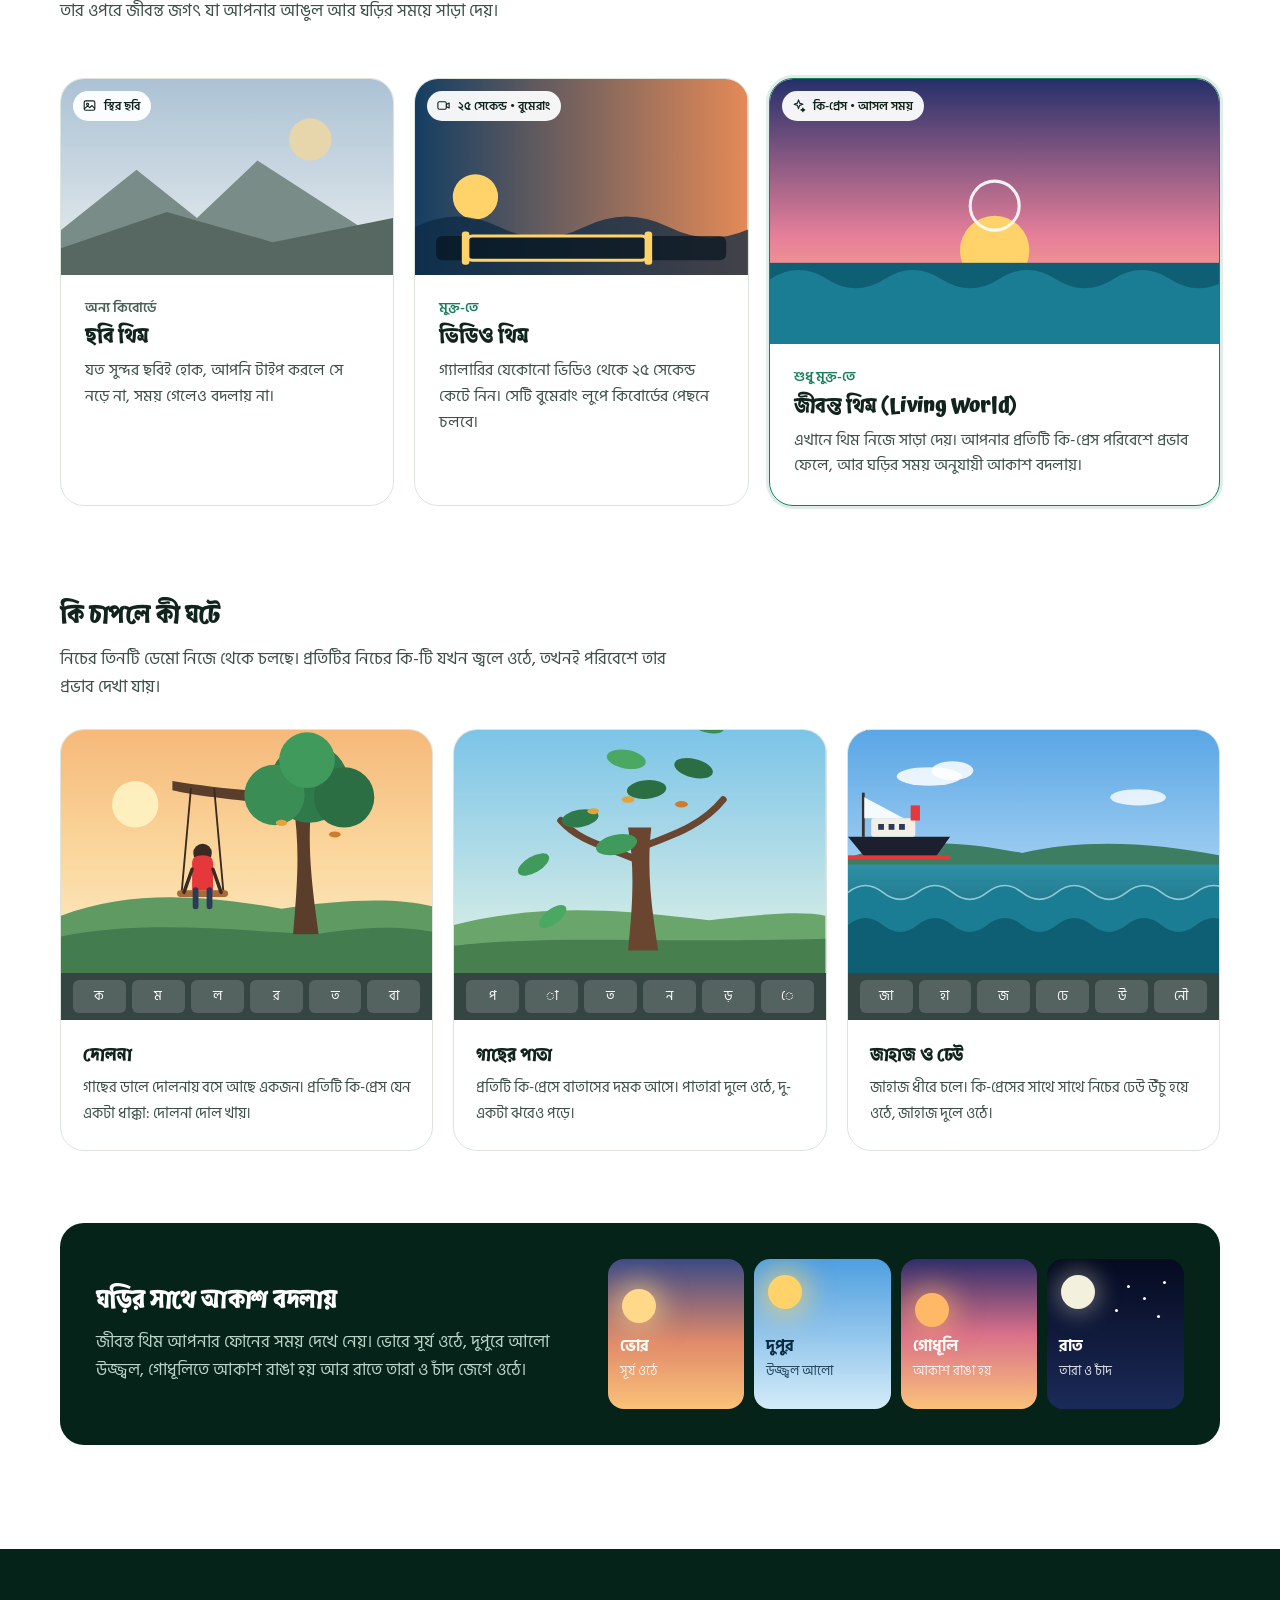
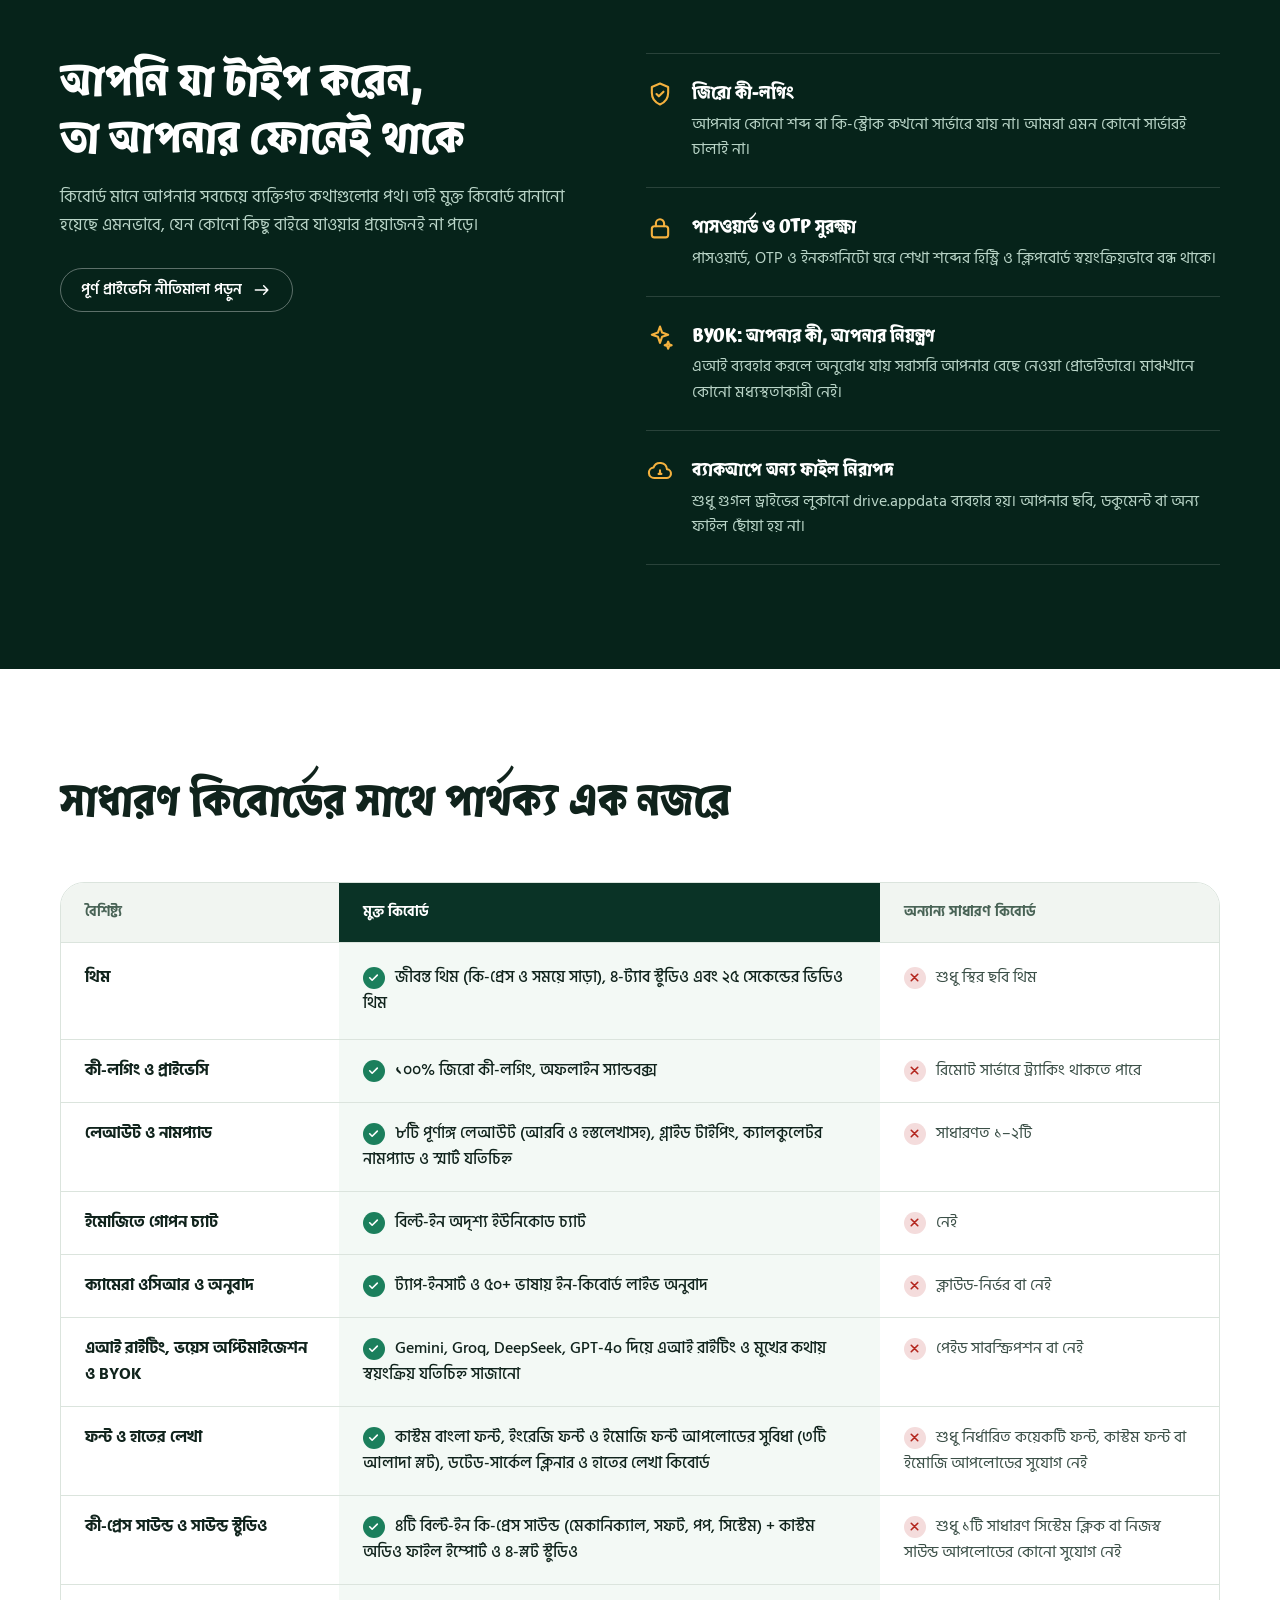
==== commit 3a5d50a7: "feat: add support for 8 keyboard layouts including banglish and handwriting in i18n and UI files" ====
--- a/index.html
+++ b/index.html
@@ -6,9 +6,9 @@
     <meta name="viewport" content="width=device-width, initial-scale=1.0" />
     <title>Mukto Keyboard (মুক্ত কিবোর্ড) — অফিশিয়াল মুক্ত অ্যাপ (Mukto App / Mukto BD)</title>
     <meta name="description"
-        content="মুক্ত কিবোর্ড — অ্যান্ড্রয়েডের জন্য অফিশিয়াল মুক্ত অ্যাপ (Mukto App / Mukto BD)। জিরো কী-লগিং, নিখুঁত অভ্র ফোনেটিক, আরবিসহ ৬টি লেআউট, স্মার্ট AI ভয়েস অপ্টিমাইজার, অন-ডিভাইস ক্যামেরা ওসিআর ও জীবন্ত থিম সমৃদ্ধ স্বাধীন কিবোর্ড।" />
+        content="মুক্ত কিবোর্ড — অ্যান্ড্রয়েডের জন্য অফিশিয়াল মুক্ত অ্যাপ (Mukto App / Mukto BD)। জিরো কী-লগিং, নিখুঁত অভ্র ফোনেটিক, বাংলিশ, বাংলা হস্তলেখা ও আরবিসহ ৮টি লেআউট, দ্রুততম গ্লাইড টাইপিং, স্মার্ট AI ভয়েস অপ্টিমাইজার, অন-ডিভাইস ক্যামেরা ওসিআর ও জীবন্ত থিম সমৃদ্ধ স্বাধীন কিবোর্ড।" />
     <meta name="keywords"
-        content="Mukto App, মুক্ত অ্যাপ, Mukto BD, মুক্ত বিডি, mukto.bd, Mukto, মুক্ত, Mukto Keyboard, মুক্ত কিবোর্ড, Bangla Keyboard, Arabic Keyboard Android, হরকত কিবোর্ড, Arabic 101, Voice AI Optimizer, Avro Keyboard Android, Living World theme, video theme keyboard, Probhat, Jatiya, Offline OCR Keyboard, Zero Keylogging" />
+        content="Mukto App, মুক্ত অ্যাপ, Mukto BD, মুক্ত বিডি, mukto.bd, Mukto, মুক্ত, Mukto Keyboard, মুক্ত কিবোর্ড, Bangla Keyboard, Arabic Keyboard Android, হরকত কিবোর্ড, Arabic 101, Glide Typing, গ্লাইড টাইপিং, Bengali Handwriting, বাংলা হস্তলেখা, Digital Ink, Banglish Transliteration, Voice AI Optimizer, Avro Keyboard Android, Living World theme, video theme keyboard, Probhat, Jatiya, Offline OCR Keyboard, Zero Keylogging" />
     <meta name="author" content="Md Mobassher Ahmed Sowrov — JS Organization" />
     <meta name="robots" content="index, follow, max-snippet:-1, max-image-preview:large" />
     <meta name="theme-color" content="#0a3326" />
@@ -20,7 +20,7 @@
     <meta property="og:locale:alternate" content="en_US" />
     <meta property="og:title" content="Mukto Keyboard (মুক্ত কিবোর্ড) — দ্রুততম ও ১০০% প্রাইভেট বাংলা ও আরবি কিবোর্ড" />
     <meta property="og:description"
-        content="নিখুঁত অভ্র ফোনেটিক, আরবিসহ ৬টি পূর্ণাঙ্গ লেআউট, স্মার্ট AI ভয়েস অপ্টিমাইজার, অন-ডিভাইস ক্যামেরা ওসিআর, গোপন চ্যাট ও জিরো কী-লগিং — আপনার ফোনেই, ১০০% প্রাইভেট।" />
+        content="নিখুঁত অভ্র ফোনেটিক, বাংলিশ, বাংলা হস্তলেখা ও আরবিসহ ৮টি পূর্ণাঙ্গ লেআউট, অতি দ্রুত গ্লাইড টাইপিং, স্মার্ট AI ভয়েস অপ্টিমাইজার, ক্যামেরা ওসিআর ও জিরো কী-লগিং — ১০০% প্রাইভেট।" />
     <meta property="og:url" content="https://mukto.bd/" />
     <meta property="og:image" content="https://mukto.bd/assets/logo.png" />
     <meta property="og:image:type" content="image/png" />
@@ -30,7 +30,7 @@
     <meta name="twitter:card" content="summary_large_image" />
     <meta name="twitter:title" content="Mukto Keyboard (মুক্ত কিবোর্ড)" />
     <meta name="twitter:description"
-        content="The fast, smart and 100% private keyboard for Android: Avro phonetic, 6 layouts with Arabic, Voice AI Optimizer, on-device OCR, secret chat and Living World themes." />
+        content="The fast, smart and 100% private keyboard for Android: Avro phonetic, Banglish transliteration, on-screen Handwriting, 8 layouts with Arabic, Glide typing, Voice AI Optimizer, on-device OCR, and Living World themes." />
     <meta name="twitter:image" content="https://mukto.bd/assets/logo.png" />
     <meta name="twitter:image:alt" content="Mukto Keyboard Logo — মুক্ত কিবোর্ড" />
 
@@ -47,11 +47,11 @@
     <script type="application/json" id="page-meta">
     {
       "bn": { "title": "Mukto Keyboard (মুক্ত কিবোর্ড) — অফিশিয়াল মুক্ত অ্যাপ (Mukto App / Mukto BD)",
-              "description": "মুক্ত কিবোর্ড — অ্যান্ড্রয়েডের জন্য অফিশিয়াল মুক্ত অ্যাপ (Mukto App / Mukto BD)। জিরো কী-লগিং, নিখুঁত অভ্র ফোনেটিক, আরবিসহ ৬টি লেআউট, স্মার্ট AI ভয়েস অপ্টিমাইজার, অন-ডিভাইস ক্যামেরা ওসিআর ও জীবন্ত থিম সমৃদ্ধ স্বাধীন কিবোর্ড।" },
+              "description": "মুক্ত কিবোর্ড — অ্যান্ড্রয়েডের জন্য অফিশিয়াল মুক্ত অ্যাপ (Mukto App / Mukto BD)। জিরো কী-লগিং, নিখুঁত অভ্র ফোনেটিক, বাংলিশ, বাংলা হস্তলেখা ও আরবিসহ ৮টি লেআউট, দ্রুততম গ্লাইড টাইপিং, স্মার্ট AI ভয়েস অপ্টিমাইজার, অন-ডিভাইস ক্যামেরা ওসিআর ও জীবন্ত থিম সমৃদ্ধ স্বাধীন কিবোর্ড।" },
       "en": { "title": "Mukto Keyboard (Mukto App) — Fast, Smart & 100% Private Keyboard | mukto.bd",
-              "description": "Official Mukto App (Mukto BD / mukto.bd) for Android: authentic Avro phonetic, 6 full layouts with Arabic, Smart AI Voice Optimizer, on-device Camera OCR, secret chat, 19+ fancy fonts and Living World themes. Zero keylogging." },
+              "description": "Official Mukto App (Mukto BD / mukto.bd) for Android: Avro phonetic, Banglish transliteration, Handwriting canvas, 8 full layouts with Arabic, Glide typing, Smart AI Voice Optimizer, on-device Camera OCR, and Living World themes. Zero keylogging." },
       "bl": { "title": "Mukto Keyboard (Mukto App / Mukto BD) — Fast, Smart o 100% Private Keyboard",
-              "description": "Android-er jonno official Mukto App (Mukto BD / mukto.bd): nikhut Avro phonetic, 6-ti layout (Arabic-shoho), Smart AI Voice Optimizer, on-device Camera OCR, gopon chat, 19+ fancy font ebong Living World theme. Zero keylogging." }
+              "description": "Android-er jonno official Mukto App (Mukto BD / mukto.bd): Avro phonetic, Banglish, Handwriting, 8-ti layout (Arabic-shoho), Glide typing, Smart AI Voice Optimizer, on-device Camera OCR, ebong Living World theme. Zero keylogging." }
     }
     </script>
 
@@ -377,11 +377,7 @@
                         অন-ডিভাইস নিরাপদ টাইপিং</span></p>
                 <h1 data-i18n="hero.title">অ্যান্ড্রয়েডের জন্য <span class="accent">দ্রুততম, প্রাইভেট</span> ও আধুনিক
                     বাংলা কিবোর্ড</h1>
-                <p class="hero-sub" data-i18n="hero.sub">নিখুঁত <strong>অভ্র ফোনেটিক</strong>, <strong>বাংলা
-                        বর্ণানুক্রমিক</strong>, <strong>প্রভাত</strong>, <strong>জাতীয়</strong>, <strong>আরবি (হরকত রো
-                        সহ)</strong> ও <strong>স্মার্ট ইংলিশ</strong> লেআউট, স্মার্ট AI ভয়েস অপটিমাইজার, অন-ডিভাইস
-                    ক্যামেরা ওসিআর, ইমোজিতে গোপন মেসেজ স্টেগানোগ্রাফি, ১৯+ ফ্যান্সি ফন্টস এবং জীবন্ত থিম সমৃদ্ধ স্বাধীন
-                    কিবোর্ড।</p>
+                <p class="hero-sub" data-i18n="hero.sub">নিখুঁত <strong>অভ্র ফোনেটিক</strong>, <strong>বাংলিশ ট্রান্সলিটারেশন</strong>, <strong>সরাসরি বাংলা হস্তলেখা</strong>, <strong>প্রভাত</strong>, <strong>জাতীয়</strong>, <strong>বাংলা বর্ণানুক্রমিক</strong>, <strong>আরবি (হরকত রো সহ)</strong> ও <strong>স্মার্ট ইংলিশ</strong>—মোট ৮টি পূর্ণাঙ্গ লেআউট, অতি দ্রুত <strong>গ্লাইড টাইপিং</strong>, স্মার্ট AI ভয়েস অপটিমাইজার, অন-ডিভাইস ক্যামেরা ওসিআর, গোপন চ্যাট, ১৯+ ফ্যান্সি ফন্টস এবং জীবন্ত থিম সমৃদ্ধ স্বাধীন কিবোর্ড।</p>
                 <ul class="hero-pills">
                     <li><svg class="ic">
                             <use href="#i-android" />
@@ -391,7 +387,7 @@
                         </svg><span data-i18n="hero.pill2">জিরো কী-লগিং ১০০% গ্যারান্টি</span></li>
                     <li><svg class="ic">
                             <use href="#i-grid" />
-                        </svg><span data-i18n="hero.pill3">৬টি কিবোর্ড লেআউট + নামপ্যাড</span></li>
+                        </svg><span data-i18n="hero.pill3">৮টি কিবোর্ড লেআউট + নামপ্যাড</span></li>
                 </ul>
                 <div class="hero-actions">
                     <a class="btn btn-sun btn-lg"
@@ -415,8 +411,8 @@
         <section class="stats-wrap" aria-label="Highlights">
             <div class="wrap">
                 <ul class="stats">
-                    <li><strong data-i18n="s1.n">৬টি</strong><span data-i18n="s1.t">পূর্ণাঙ্গ লেআউট</span><em
-                            data-i18n="s1.d">অভ্র, বাংলা বর্ণানুক্রমিক, প্রভাত, জাতীয়, আরবি ও ইংলিশ</em></li>
+                    <li><strong data-i18n="s1.n">৮টি</strong><span data-i18n="s1.t">পূর্ণাঙ্গ লেআউট</span><em
+                            data-i18n="s1.d">অভ্র, বাংলিশ, হস্তলেখা, প্রভাত, জাতীয়, বর্ণানুক্রমিক, আরবি ও ইংলিশ</em></li>
                     <li><strong data-i18n="s2.n">স্মার্ট</strong><span data-i18n="s2.t">টুলবার স্যুট</span><em
                             data-i18n="s2.d">প্রতিনিয়ত নতুন টুল যুক্ত হচ্ছে • ড্র্যাগ অ্যান্ড ড্রপ সুবিধা</em></li>
                     <li><strong data-i18n="s3.n">কাস্টম</strong><span data-i18n="s3.t">ফন্ট ও স্টুডিও</span><em
@@ -430,8 +426,8 @@
         <section class="section" id="layouts">
             <div class="wrap">
                 <header class="section-head">
-                    <h2 data-i18n="lay.title">৬টি লেআউট, আপনি যেভাবে লিখতে ভালোবাসেন</h2>
-                    <p data-i18n="lay.lead">ফোনেটিক অভ্র থেকে প্রভাত, জাতীয়, সরাসরি বাংলা, আরবি বা স্মার্ট ইংলিশ — অভ্যাস যেখানেই থাকুক, মুক্ত-তে আপনার লেআউট তৈরি।</p>
+                    <h2 data-i18n="lay.title">৮টি লেআউট, আপনি যেভাবে লিখতে ভালোবাসেন</h2>
+                    <p data-i18n="lay.lead">ফোনেটিক অভ্র, বাংলিশ ট্রান্সলিটারেশন ও হস্তলেখা ক্যানভাস থেকে প্রভাত, জাতীয়, সরাসরি বাংলা, আরবি বা স্মার্ট ইংলিশ — অভ্যাস যেখানেই থাকুক, মুক্ত-তে আপনার লেআউট তৈরি।</p>
                 </header>
 
                 <ul class="layout-list">
@@ -505,7 +501,7 @@
                             <h3 data-i18n="lay.6.t">আরবি (العربية)</h3>
                             <p data-i18n="lay.6.d">স্ট্যান্ডার্ড আরবি (Arabic 101) লেআউট। কুরআন ও শুদ্ধ আরবি লেখার জন্য
                                 ডেডিকেটেড পূর্ণাঙ্গ হরকত (যের, যবর, পেশ, তানভীন) সারি, আরবি সংখ্যা এবং বহুল ব্যবহৃত
-                                ইসলামিক অভিবাদনসহ ট্রাই সাজেশন।</p>
+                                ইসলামিক অভিবাদনসহ অটো সাজেশন ও প্রেডিকশন।</p>
                         </div>
                         <div class="l-sample">
                             <span class="s-in" dir="rtl">السلام عليكم</span><svg class="ic">
@@ -513,6 +509,32 @@
                             </svg><span class="s-out font-bn" dir="rtl">السَّلَامُ عَلَيْكُمْ</span>
                         </div>
                         <span class="l-tag" data-i18n="lay.6.tag">হরকত রো ও প্রেডিকশন</span>
+                    </li>
+                    <li>
+                        <span class="lk font-bn">বাং</span>
+                        <div class="l-body">
+                            <h3 data-i18n="lay.7.t">EN → BN (বাংলিশ)</h3>
+                            <p data-i18n="lay.7.d">ইংরেজি অক্ষরে বাংলিশ টাইপ করলেই সরাসরি দ্রুত ও নিখুঁত বাংলায় রূপান্তর। দ্রুত ও সাবলীল টাইপিংয়ের জন্য আধুনিক ট্রান্সলিটারেশন লেআউট।</p>
+                        </div>
+                        <div class="l-sample">
+                            <span class="s-in">ami kemon achi</span><svg class="ic">
+                                <use href="#i-arrow" />
+                            </svg><span class="s-out font-bn">আমি কেমন আছি</span>
+                        </div>
+                        <span class="l-tag" data-i18n="lay.7.tag">বাংলিশ রূপান্তর</span>
+                    </li>
+                    <li>
+                        <span class="lk font-bn">হস্ত</span>
+                        <div class="l-body">
+                            <h3 data-i18n="lay.8.t">বাংলা ও ইংরেজি হস্তলেখা</h3>
+                            <p data-i18n="lay.8.d">গুগল এমএল কিট ডিজিটাল ইঙ্ক প্রযুক্তি দিয়ে অন-স্ক্রিন ক্যানভাসে আঙুল দিয়ে লিখে টাইপ করুন। লাইভ কম্পোজিং প্রিভিউ সহ ১০০% অন-ডিভাইস হস্তলিপি রূপান্তর।</p>
+                        </div>
+                        <div class="l-sample">
+                            <span class="s-in">অ আ ক খ</span><svg class="ic">
+                                <use href="#i-arrow" />
+                            </svg><span class="s-out font-bn">অ আ ক খ</span>
+                        </div>
+                        <span class="l-tag" data-i18n="lay.8.tag">ডিজিটাল ইঙ্ক AI</span>
                     </li>
                 </ul>
 
@@ -1091,6 +1113,30 @@
                         <div>
                             <h4 data-i18n="m22.t">অন-ডিভাইস ক্র্যাশ ব্ল্যাকবক্স</h4>
                             <p data-i18n="m22.d">১০০% অফলাইন জিরো-নেটওয়ার্ক এরর লগিং; কোনো কি-স্ট্রোক রেকর্ড হয় না। সেটিংস থেকেই লগ দেখা ও ইচ্ছে হলে সাপোর্টে কপি/শেয়ার করার সুবিধা।</p>
+                        </div>
+                    </li>
+                    <li><svg class="ic">
+                            <use href="#i-wave" />
+                        </svg>
+                        <div>
+                            <h4 data-i18n="m23.t">হাই-স্পিড গ্লাইড টাইপিং ও জেসচার ট্রেইল</h4>
+                            <p data-i18n="m23.d">আঙুল না তুলে অক্ষরের ওপর দিয়ে মসৃণভাবে সোয়াইপ করে অতি দ্রুত লেখার সুবিধা (<৩ms ল্যাটেন্সি) এবং আকর্ষণীয় আলোকিত গ্লাইড ট্রেইল।</p>
+                        </div>
+                    </li>
+                    <li><svg class="ic">
+                            <use href="#i-spark" />
+                        </svg>
+                        <div>
+                            <h4 data-i18n="m24.t">শাপলা ও বর্ষা থিম এবং কী-প্রেস ইফেক্টস</h4>
+                            <p data-i18n="m24.d">নতুন জীবন্ত প্রকৃতির শাপলা ও বর্ষা থিম, এবং পার্টিকেল বার্স্ট ও কি-ব্লেজ-এর মতো চোখ জুড়ানো কী-প্রেস টাচ ইফেক্টস যা যেকোনো থিমে চলে।</p>
+                        </div>
+                    </li>
+                    <li><svg class="ic">
+                            <use href="#i-grid" />
+                        </svg>
+                        <div>
+                            <h4 data-i18n="m25.t">ক্যাসকেড প্যানেল অ্যানিমেশন ও মাইক্রো-ইন্টারঅ্যাকশন</h4>
+                            <p data-i18n="m25.d">নামপ্যাড, ক্লিপবোর্ড ও টেক্সট এডিটিং টুলসে আকর্ষণীয় ক্যাসকেডিং ট্রানজিশন এবং ইমোজি ট্যাবে প্রাণবন্ত স্মুথ উইঙ্ক ও স্মাইল অ্যানিমেশন।</p>
                         </div>
                     </li>
                     <li><svg class="ic">
@@ -1654,7 +1700,7 @@
                                 <th scope="row" data-i18n="cmp.r3">লেআউট ও নামপ্যাড</th>
                                 <td class="cmp-mukto"><span class="yes"><svg class="ic">
                                             <use href="#i-check" />
-                                        </svg></span><span data-i18n="cmp.r3a">৬টি পূর্ণাঙ্গ লেআউট (আরবি ও হরকত রো সহ), ক্যালকুলেটর নামপ্যাড ও স্মার্ট যতিচিহ্ন</span></td>
+                                        </svg></span><span data-i18n="cmp.r3a">৮টি পূর্ণাঙ্গ লেআউট (আরবি ও হস্তলেখাসহ), গ্লাইড টাইপিং, ক্যালকুলেটর নামপ্যাড ও স্মার্ট যতিচিহ্ন</span></td>
                                 <td><span class="no"><svg class="ic">
                                             <use href="#i-x" />
                                         </svg></span><span data-i18n="cmp.r3b">সাধারণত ১–২টি</span></td>
@@ -1760,8 +1806,7 @@
                                 <th scope="row" data-i18n="cmp.r12">বাংলা টাইপিং ইঞ্জিন</th>
                                 <td class="cmp-mukto"><span class="yes"><svg class="ic">
                                             <use href="#i-check" />
-                                        </svg></span><span data-i18n="cmp.r12a">অভ্র ফোনেটিক, প্রভাত ও জাতীয় (BCC)
-                                        লেআউট, যুক্তাক্ষর, চন্দ্রবিন্দু ও হসন্ত নির্ভুল</span></td>
+                                        </svg></span><span data-i18n="cmp.r12a">অভ্র ফোনেটিক, বাংলিশ ট্রান্সলিটারেশন, হস্তলেখা, প্রভাত ও জাতীয় (BCC) লেআউট, যুক্তাক্ষর, হসন্ত ও গ্লাইড টাইপিং</span></td>
                                 <td><span class="no"><svg class="ic">
                                             <use href="#i-x" />
                                         </svg></span><span data-i18n="cmp.r12b">সীমিত বাংলা লেআউট, জটিল যুক্তাক্ষরে
@@ -2301,16 +2346,6 @@
                             <span class="sup-handle">Mukto Keyboard</span>
                         </span>
                     </a>
-                    <a class="sup-card" href="https://t.me/JSOrganization" target="_blank" rel="noopener noreferrer">
-                        <span class="sup-ic sup-tg"><svg class="ic" aria-hidden="true">
-                                <use href="#i-bell" />
-                            </svg></span>
-                        <span class="sup-body">
-                            <h3 data-i18n="sup.ch.t">টেলিগ্রাম আপডেট চ্যানেল</h3>
-                            <p data-i18n="sup.ch.d">অফিশিয়াল আপডেট, রিলিজ নোট ও গুরুত্বপূর্ণ নোটিশ।</p>
-                            <span class="sup-handle">@JSOrganization</span>
-                        </span>
-                    </a>
                     <a class="sup-card" href="https://youtube.com/channel/UCpMq9ITrRfIGK2dxVv5R_kw" target="_blank"
                         rel="noopener noreferrer">
                         <span class="sup-ic sup-yt"><svg class="ic" aria-hidden="true">
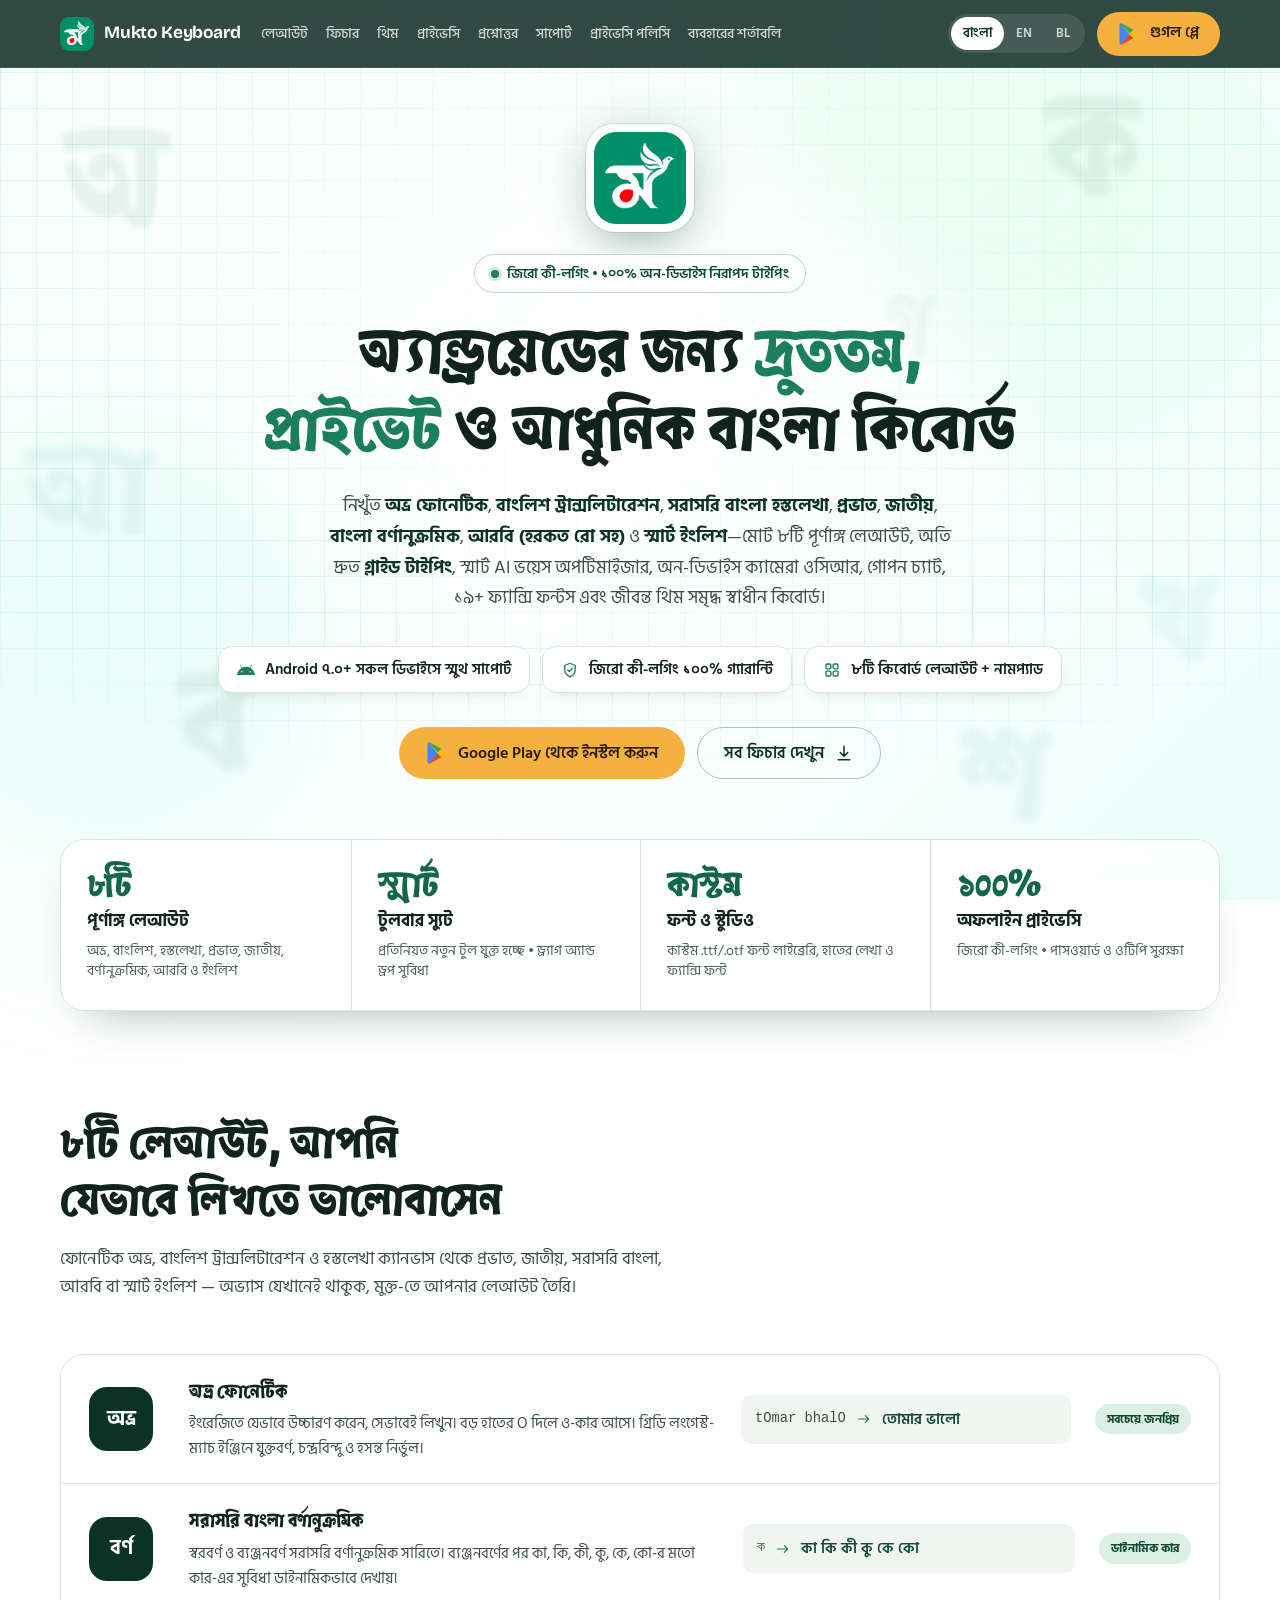
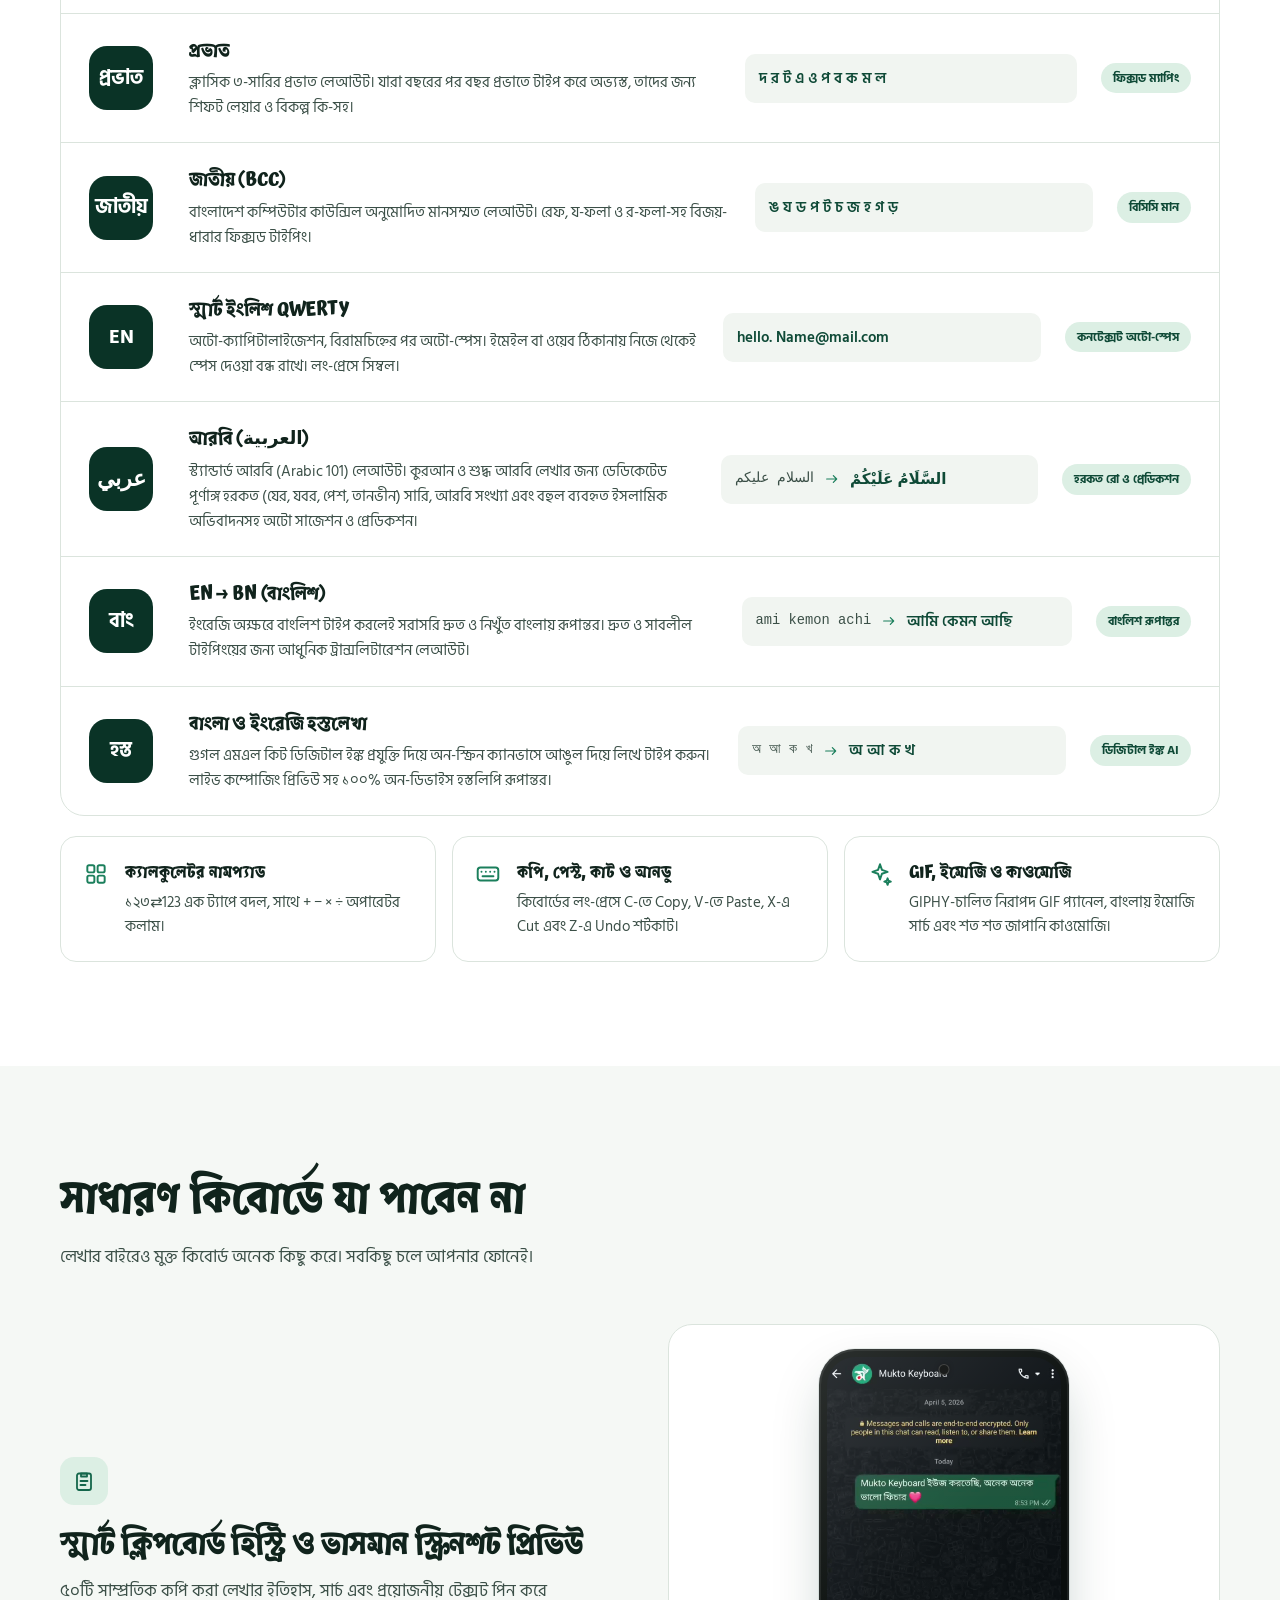
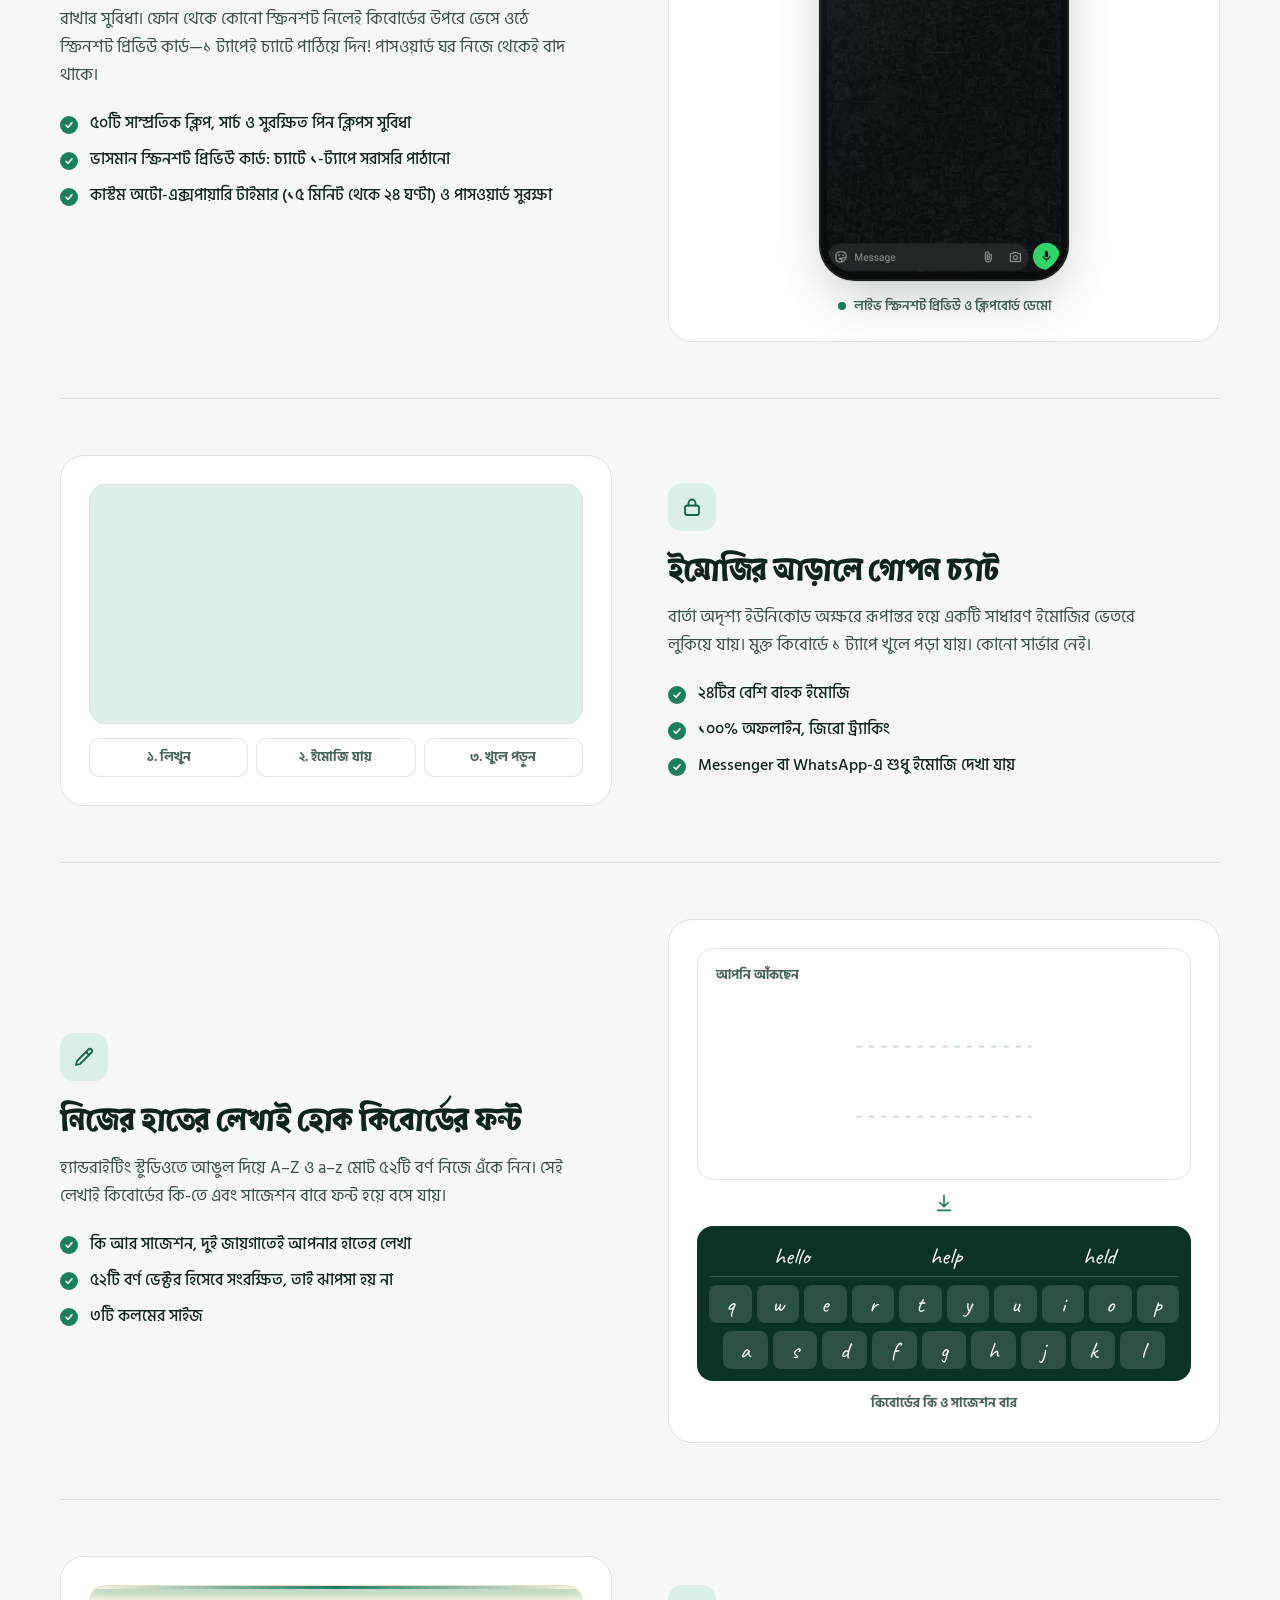
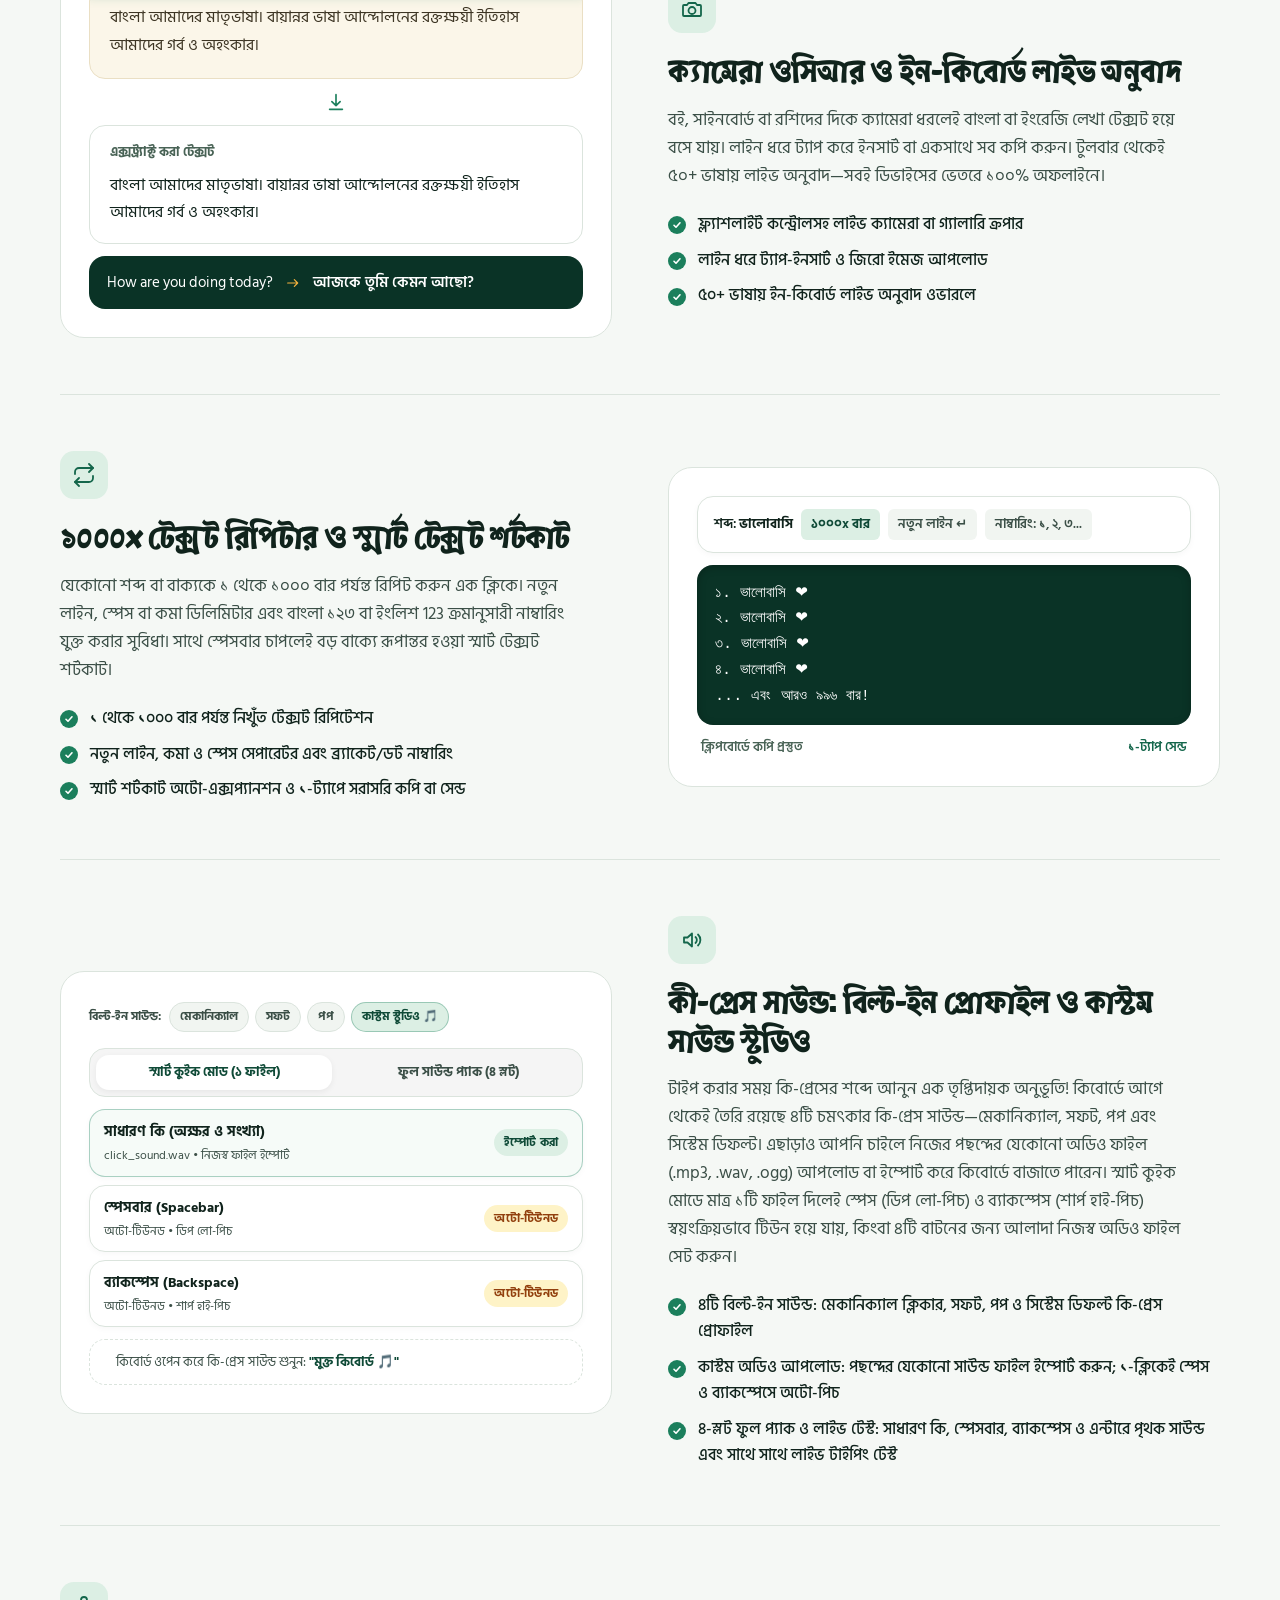
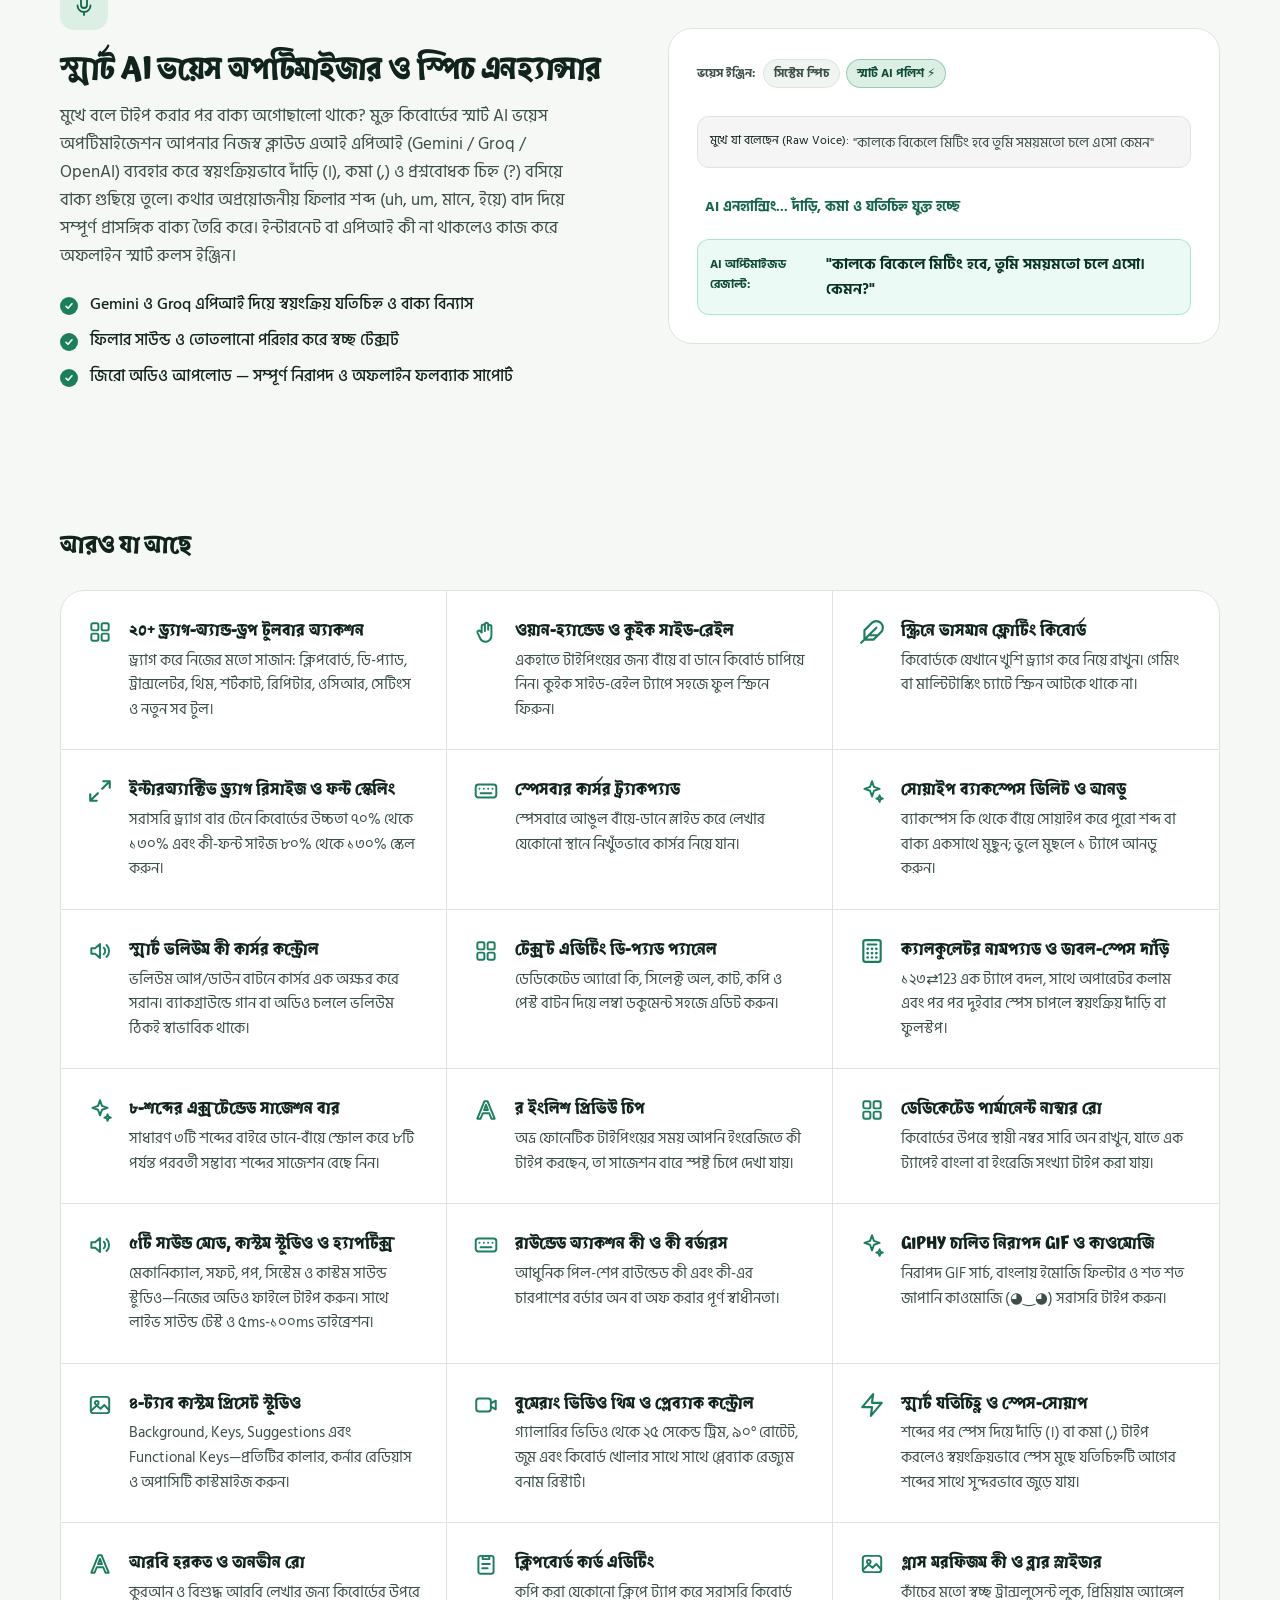
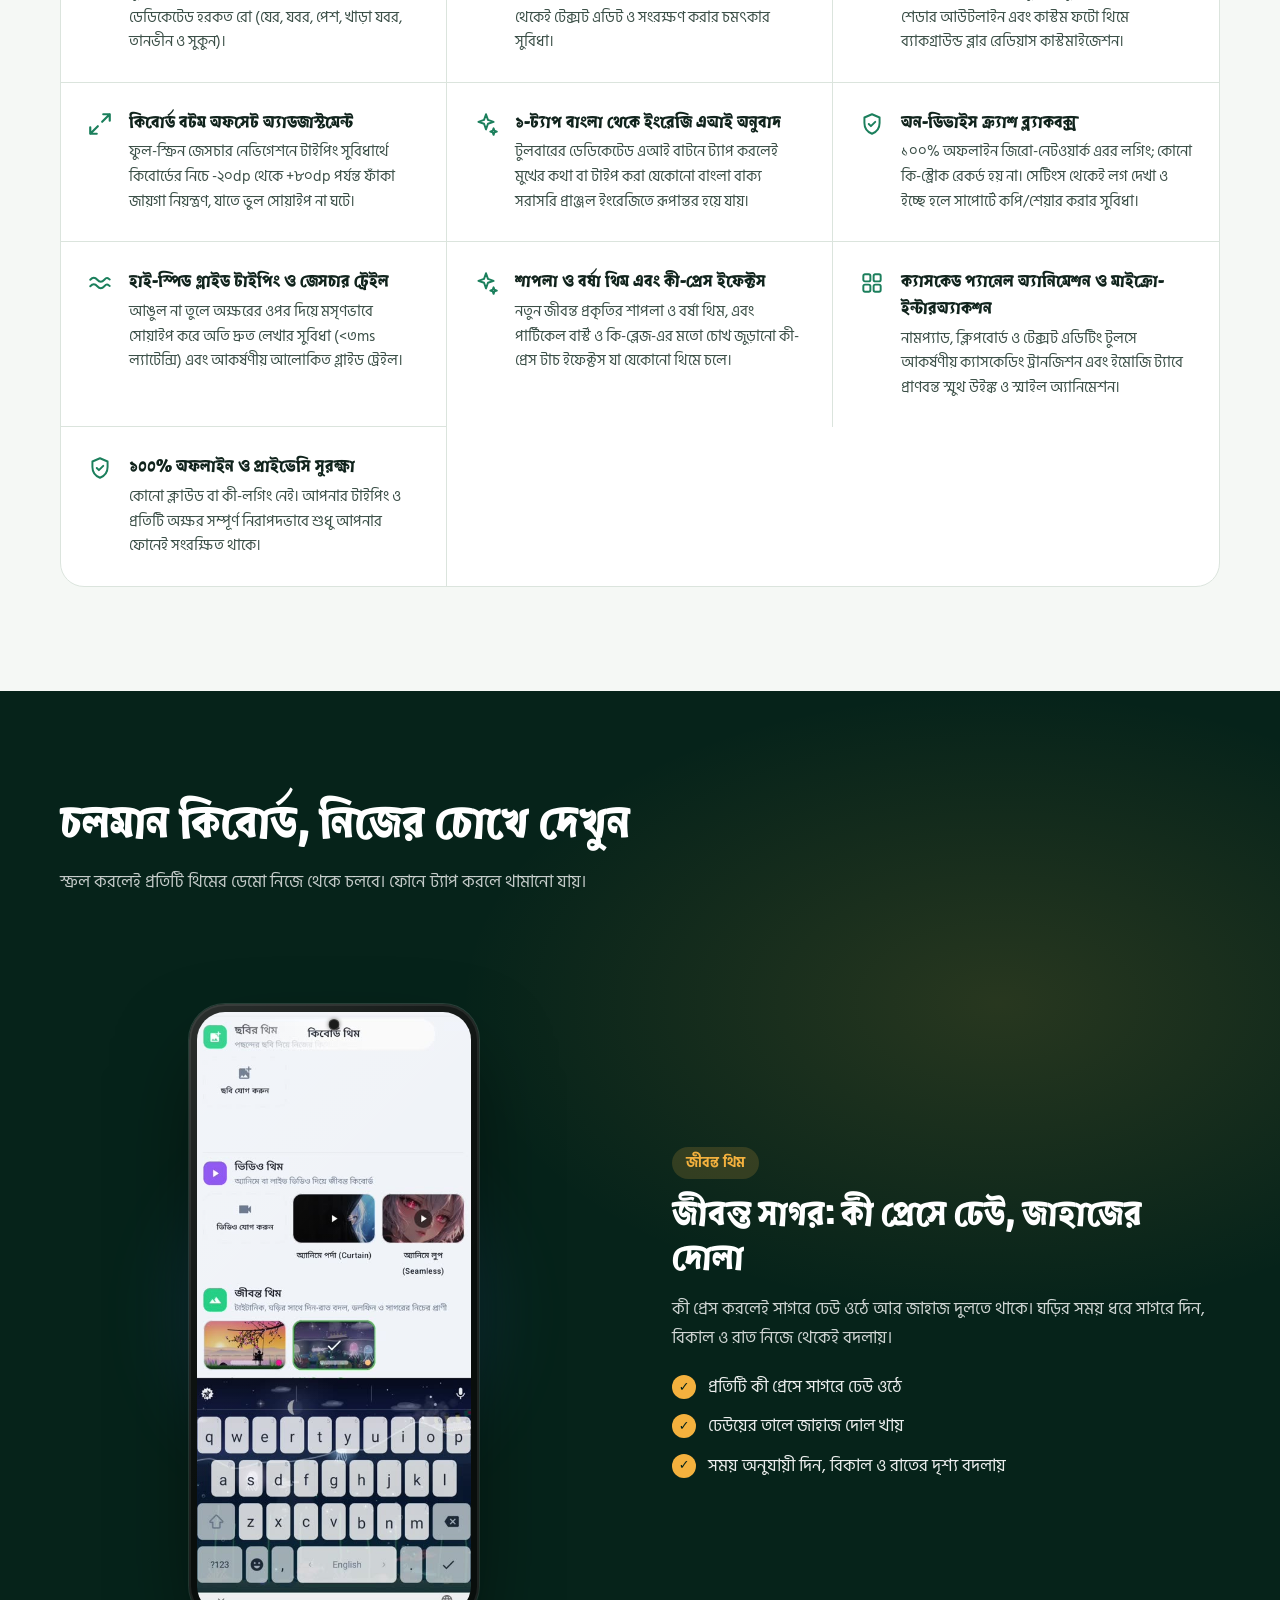
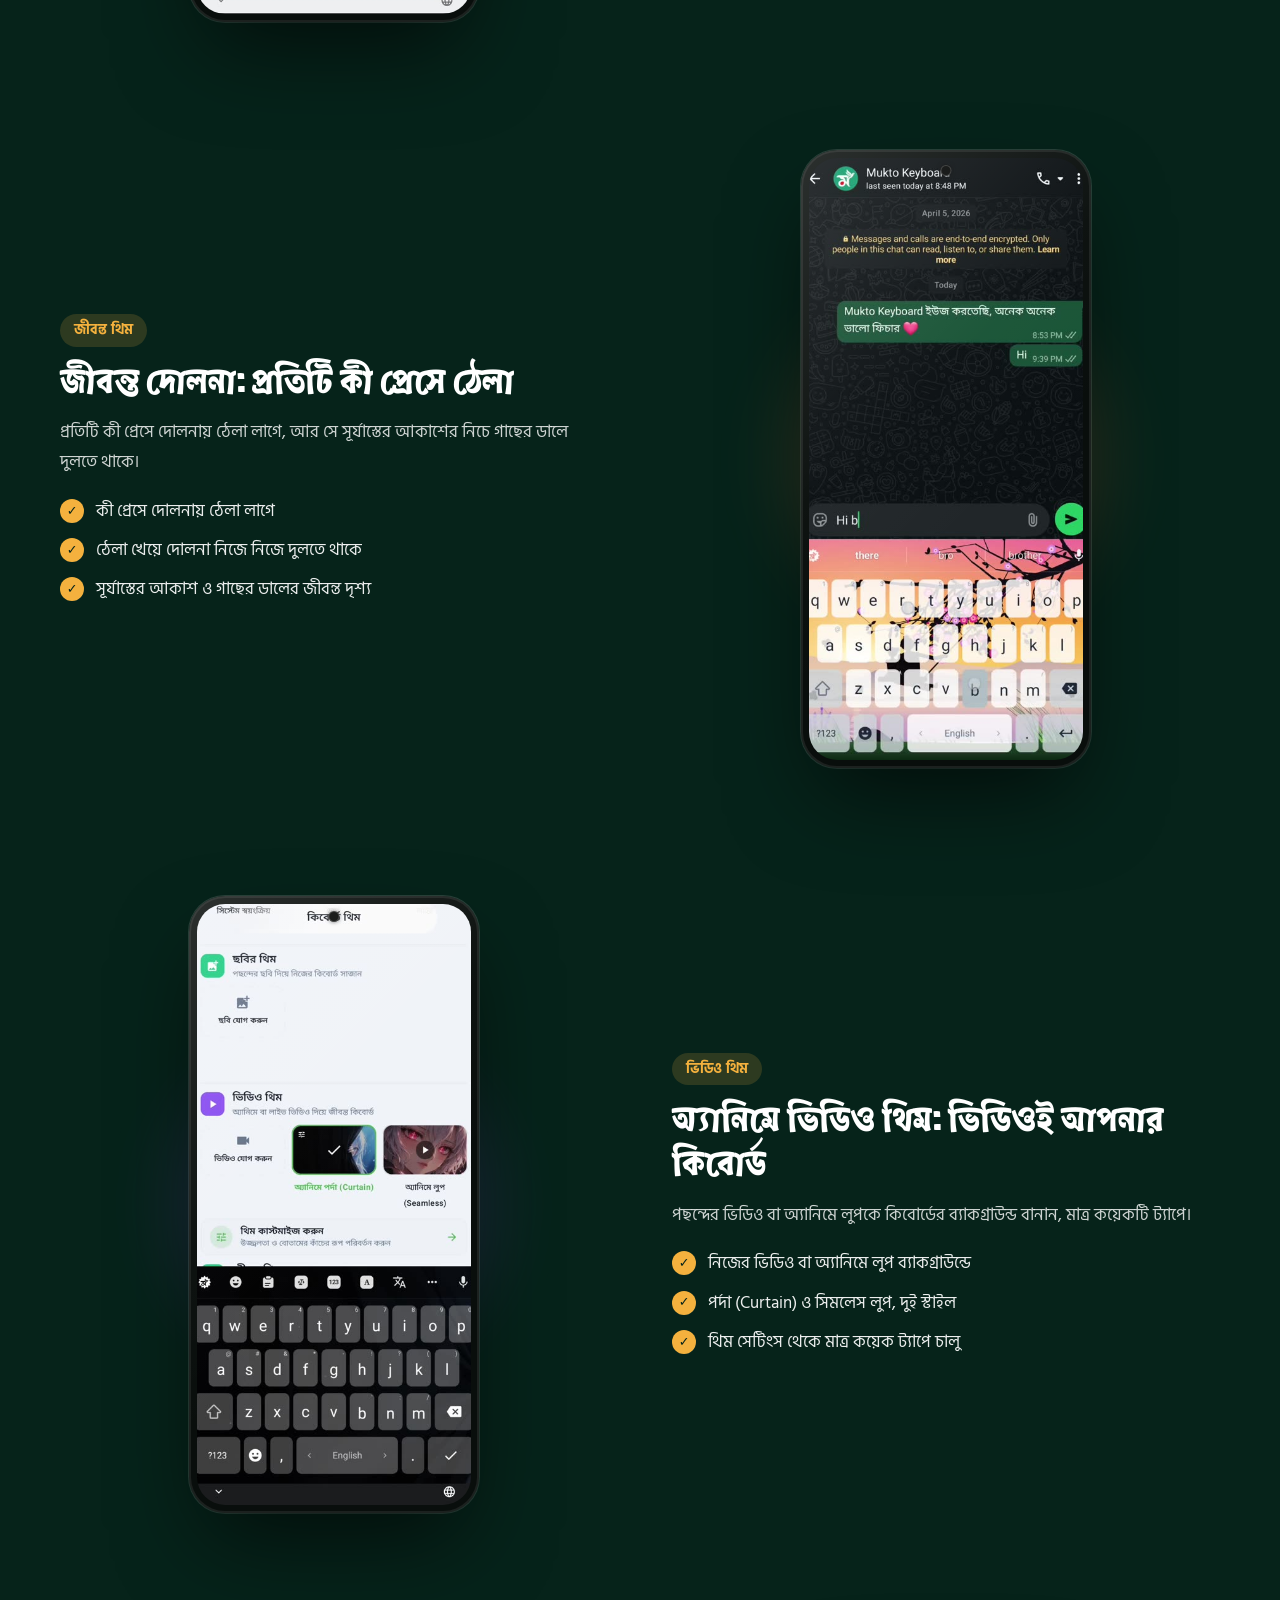
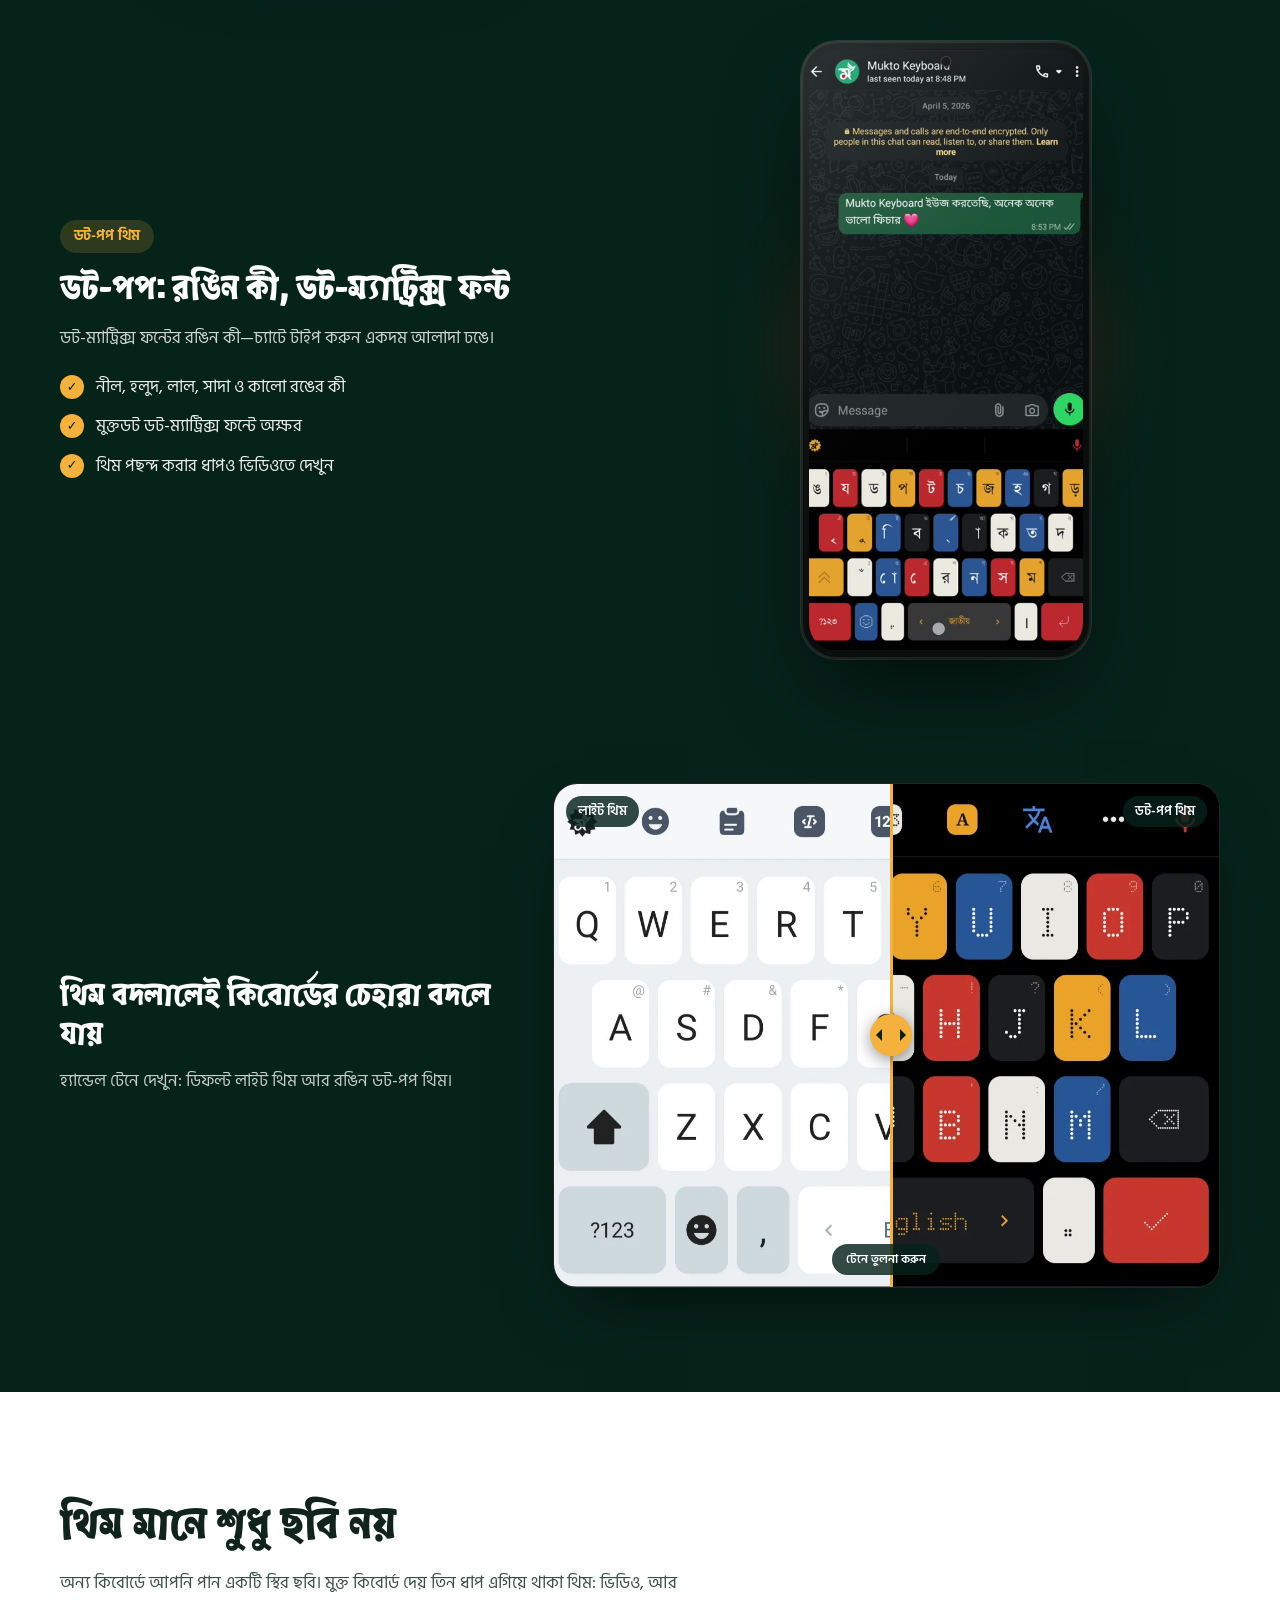
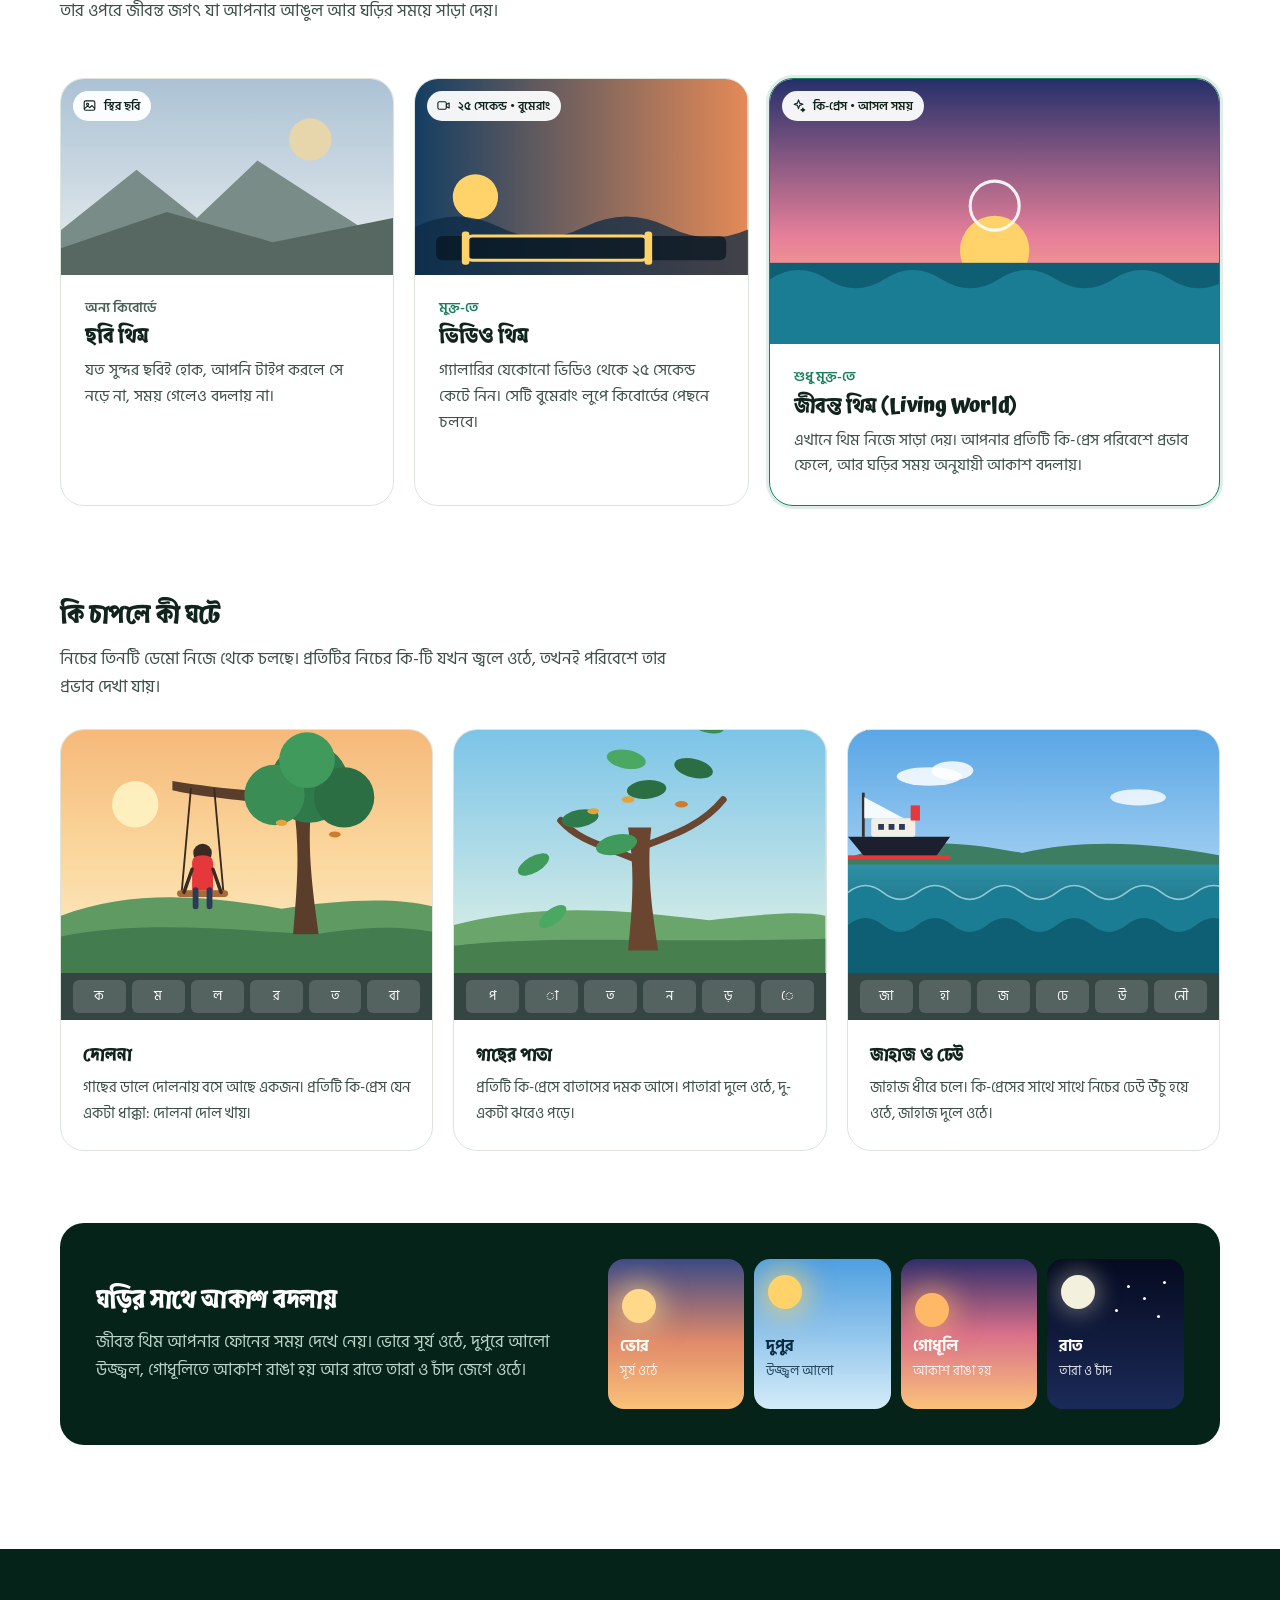
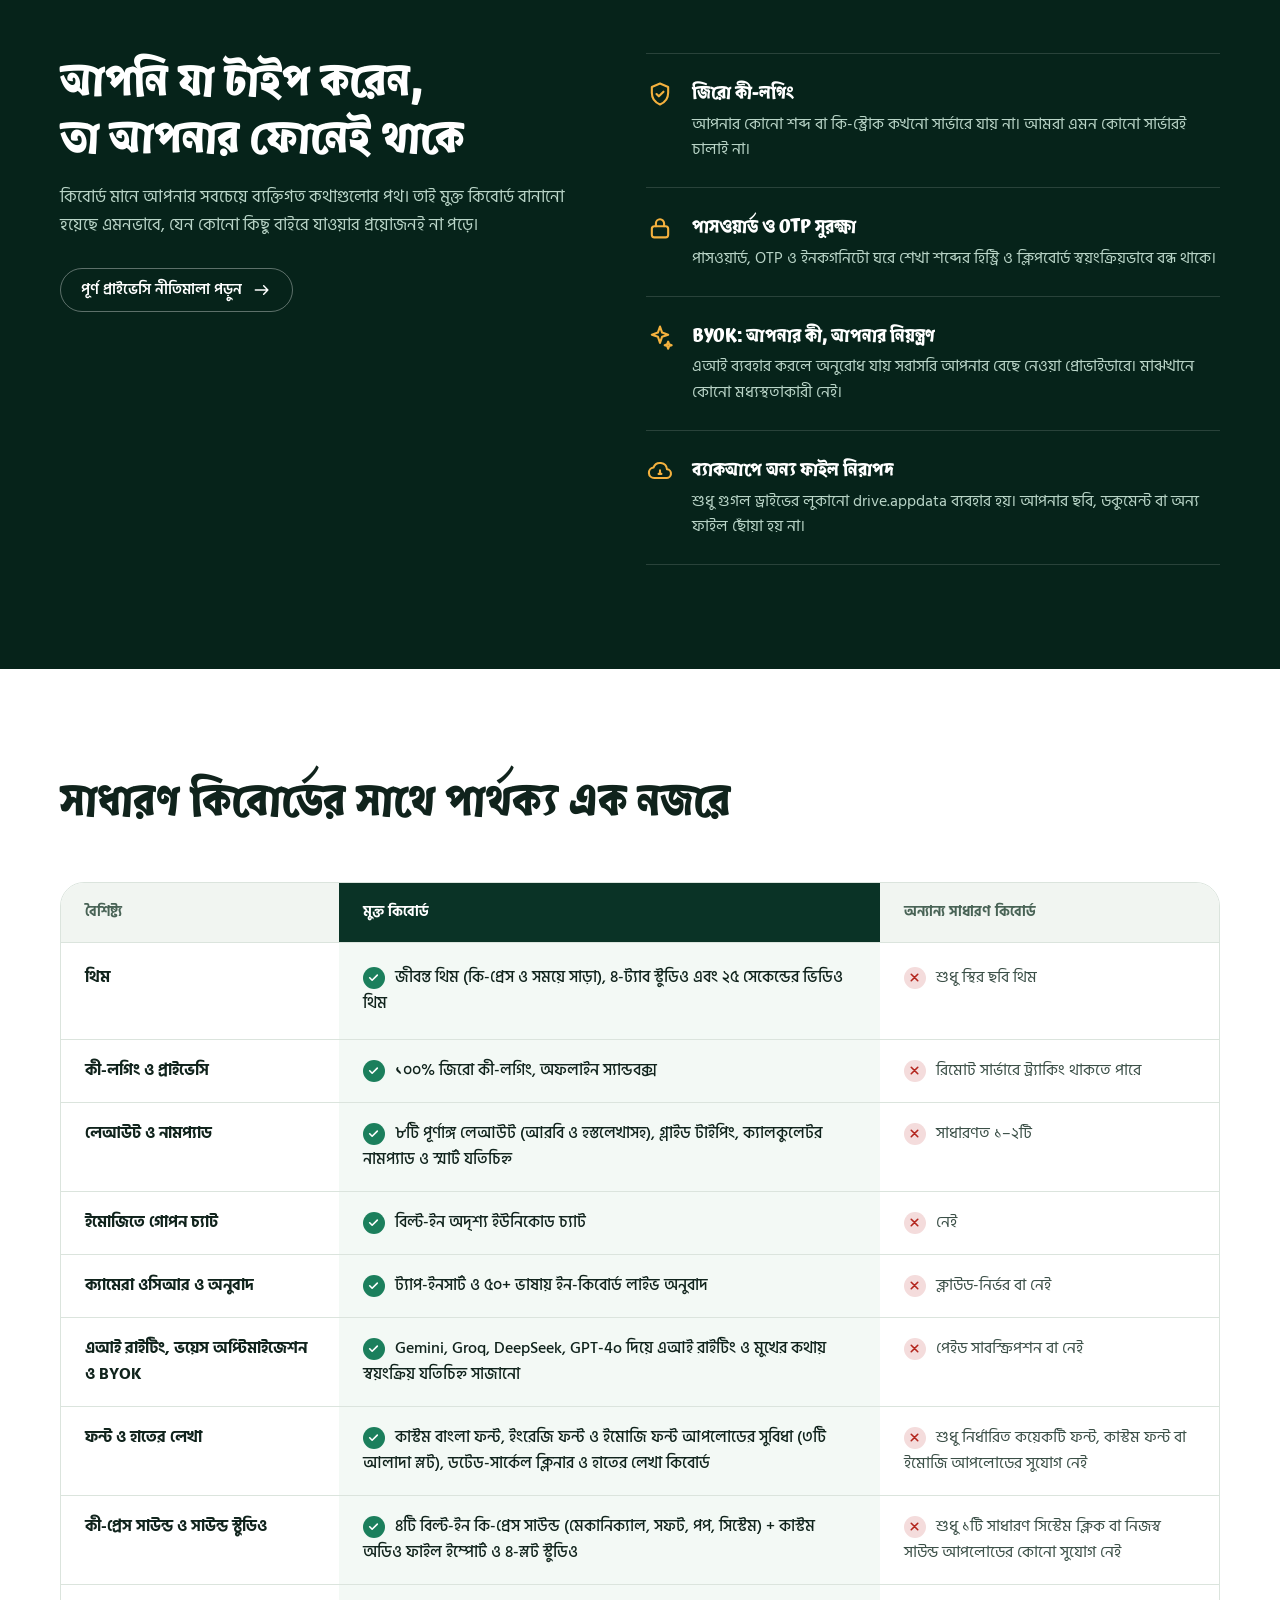
==== commit ad555aa4: "Remove unused Telegram channel link and redundant metadata from project pages. docs: remove Telegram" ====
--- a/index.html
+++ b/index.html
@@ -81,7 +81,7 @@
         "@type": "Organization",
         "name": "JS Organization",
         "email": "jsorganization.official@gmail.com",
-        "sameAs": ["https://www.facebook.com/profile.php?id=61596055357784", "https://www.facebook.com/groups/1678428126970058", "https://t.me/JSOrganization", "https://youtube.com/channel/UCpMq9ITrRfIGK2dxVv5R_kw"],
+        "sameAs": ["https://www.facebook.com/profile.php?id=61596055357784", "https://www.facebook.com/groups/1678428126970058", "https://youtube.com/channel/UCpMq9ITrRfIGK2dxVv5R_kw"],
         "contactPoint": {
           "@type": "ContactPoint",
           "contactType": "customer support",
